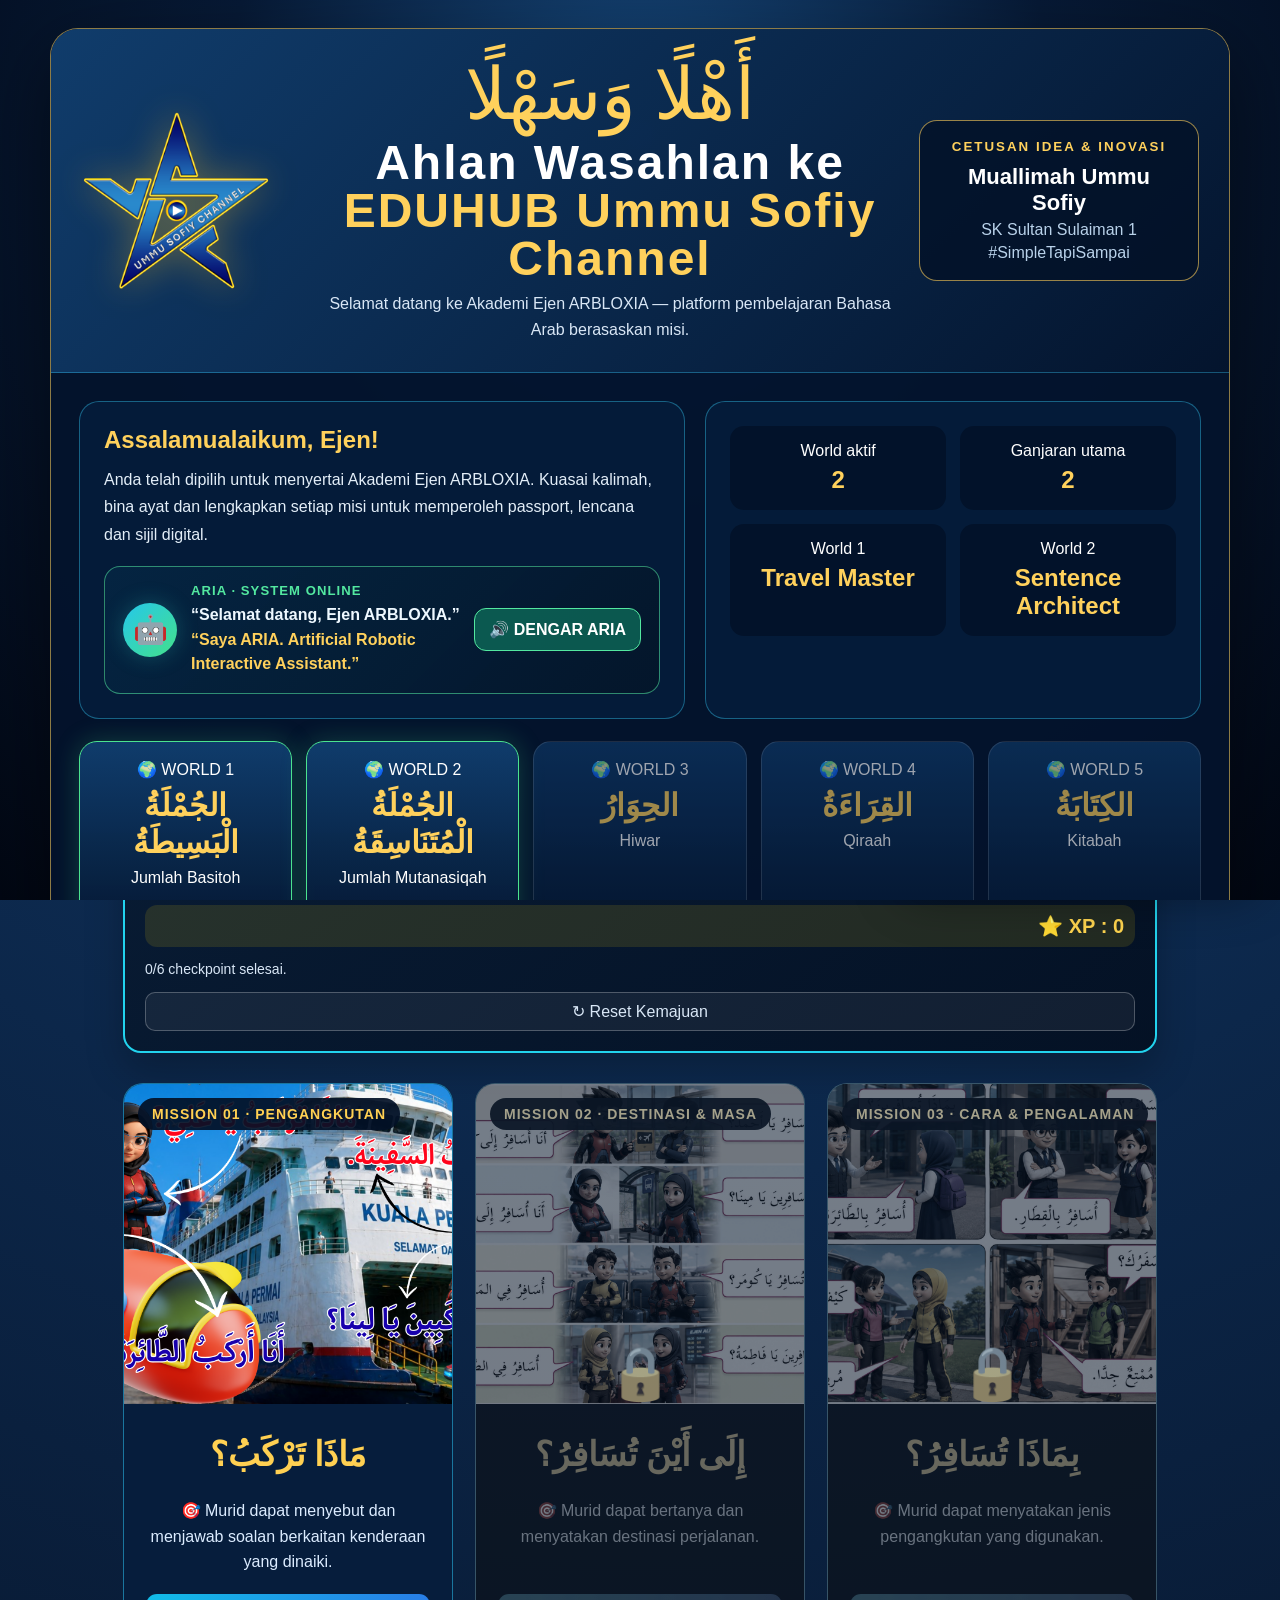
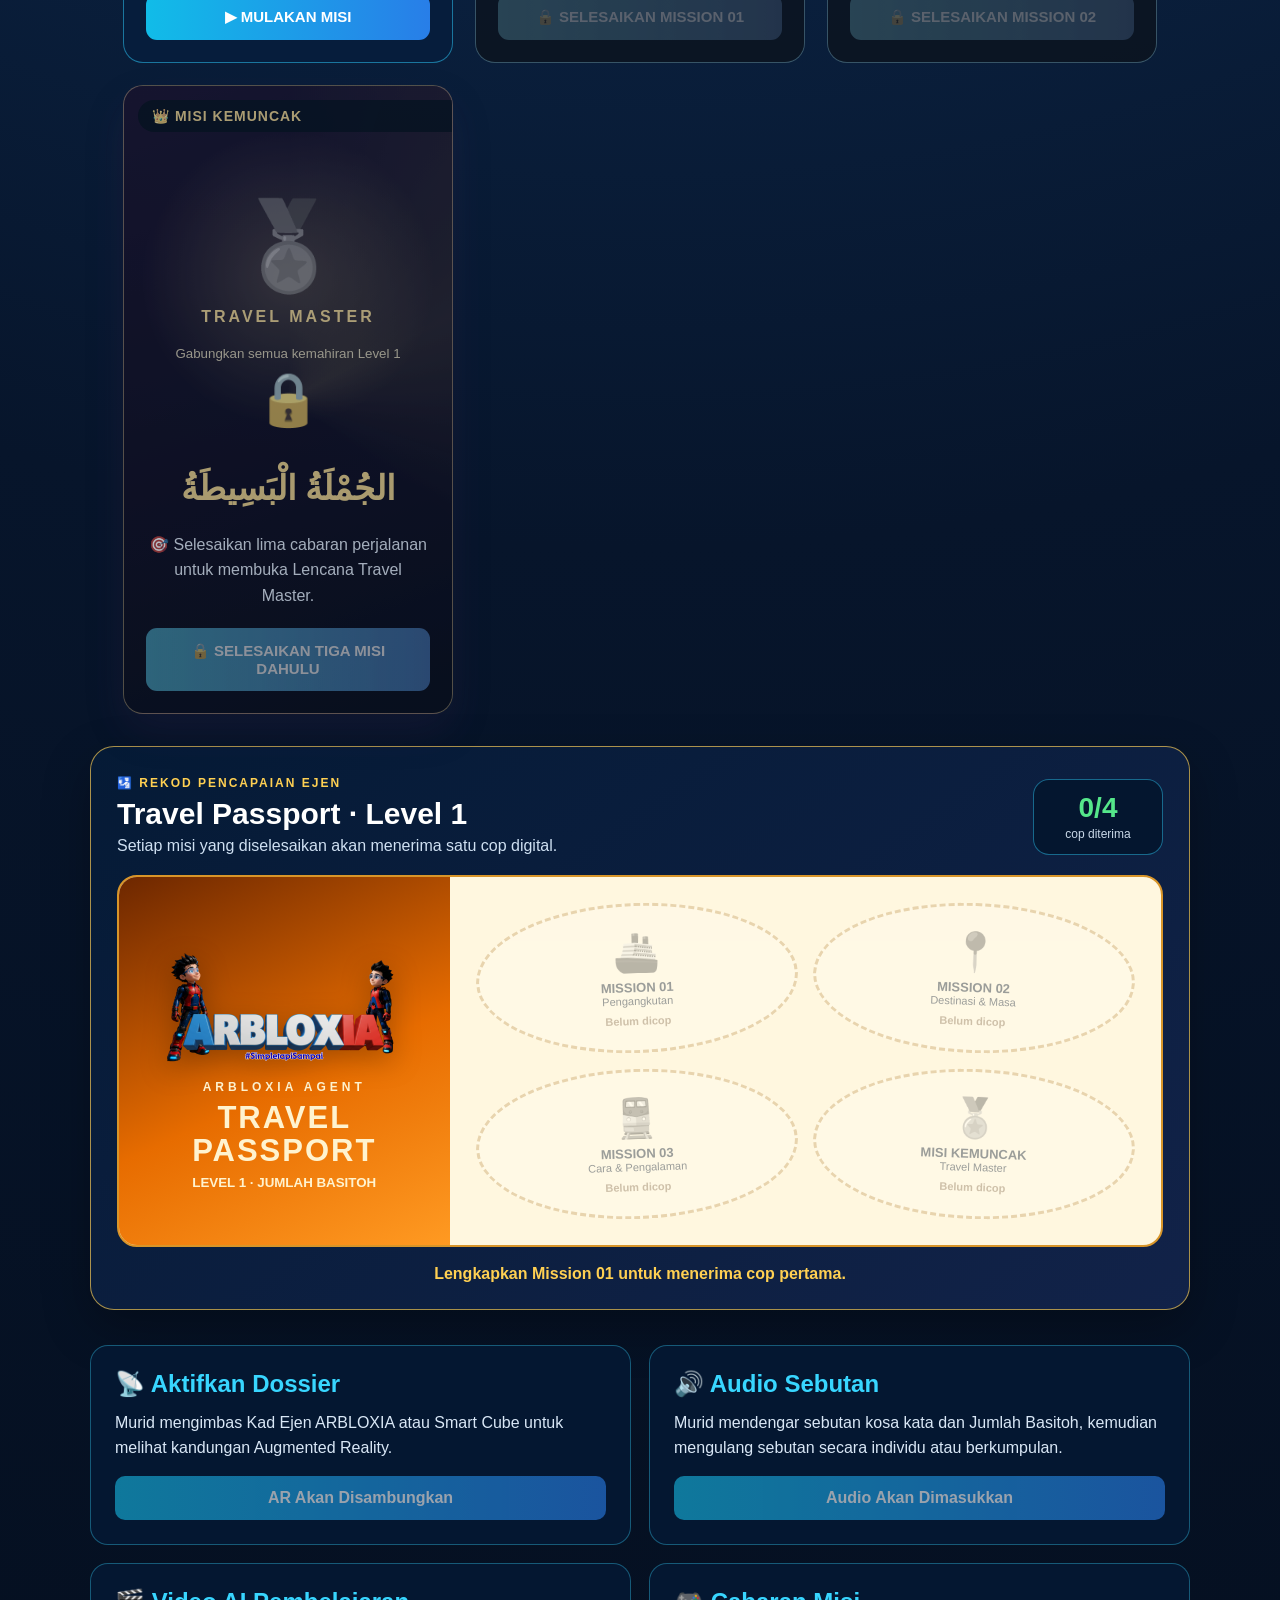
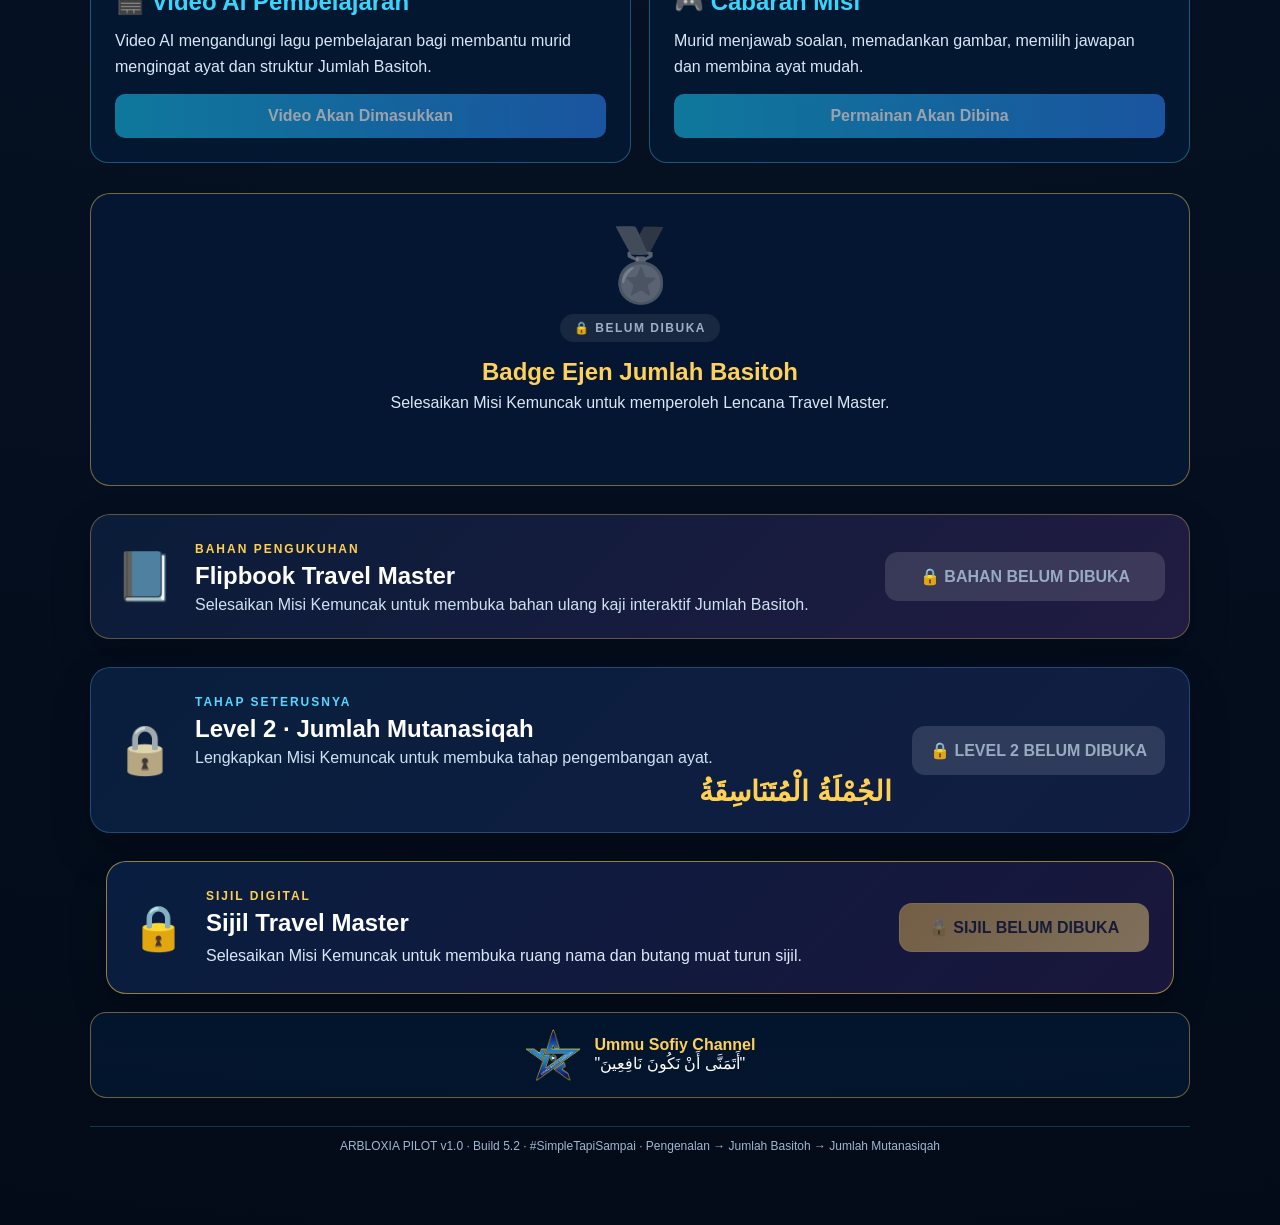
==== index.html @ 6ddf4ebf "ARBLOXIA Pilot v1.0 - Stable Build" ====
<!DOCTYPE html>
<html lang="ms">
<head>
  <meta charset="UTF-8">

  <meta
    name="viewport"
    content="width=device-width, initial-scale=1.0"
  >

  <title>Jumlah Basitoh | ARBLOXIA</title>

  <style>
    * {
      box-sizing: border-box;
      margin: 0;
      padding: 0;
    }

    body {
      min-height: 100vh;
      font-family: Arial, sans-serif;
      color: white;

      background:
        radial-gradient(
          circle at top,
          #173f73 0%,
          #07172e 48%,
          #020713 100%
        );
    }

    .container {
      width: min(1100px, 92%);
      margin: auto;
      padding: 25px 0 60px;
    }

    .top-bar {
      display: flex;
      justify-content: space-between;
      align-items: center;
      gap: 15px;
      margin-bottom: 22px;
    }

    .back-button {
      padding: 11px 18px;
      border: 1px solid #38d6ff;
      border-radius: 10px;
      color: white;
      text-decoration: none;
      background: rgba(56, 214, 255, 0.12);
    }

    .agent-card {
      padding: 11px 18px;
      border: 1px solid #ffd15c;
      border-radius: 10px;
      color: #ffd15c;
      font-weight: bold;
      background: rgba(255, 209, 92, 0.10);
    }

    .mission-header {
      padding: 30px 20px;
      text-align: center;
      border: 1px solid rgba(56, 214, 255, 0.55);
      border-radius: 22px;
      background: rgba(5, 24, 52, 0.88);
    }

    .mission-code {
      margin-bottom: 10px;
      color: #38d6ff;
      letter-spacing: 4px;
      font-size: 14px;
    }

    .mission-header h1 {
      font-size: clamp(28px, 6vw, 52px);
      margin-bottom: 10px;
    }

    .arabic-title {
      direction: rtl;
      font-family:
        "Traditional Arabic",
        "Noto Naskh Arabic",
        serif;

      font-size: clamp(42px, 8vw, 70px);
      color: #ffd15c;
      margin: 10px 0;
    }

    .topic-label {
      display: inline-block;
      padding: 8px 18px;
      margin-top: 8px;
      border-radius: 25px;
      color: #07172e;
      background: #ffd15c;
      font-weight: bold;
    }

    .mission-description {
      max-width: 700px;
      margin: 18px auto 0;
      color: #d9e7f6;
      line-height: 1.7;
    }

    .mission-flow {
      display: grid;
      grid-template-columns: repeat(5, 1fr);
      gap: 12px;
      margin: 25px 0;
    }

    .flow-item {
      padding: 15px 10px;
      text-align: center;
      border: 1px solid rgba(56, 214, 255, 0.35);
      border-radius: 14px;
      background: rgba(5, 24, 52, 0.85);
      color: #d9e7f6;
    }

    .flow-icon {
      display: block;
      font-size: 28px;
      margin-bottom: 8px;
    }

    .section-title {
      margin: 35px 0 18px;
      text-align: center;
      color: #38d6ff;
      font-size: 28px;
    }

    .textbook-grid {
      display: grid;
      grid-template-columns: repeat(3, 1fr);
      gap: 20px;
    }

    .textbook-card {
      overflow: hidden;
      border: 1px solid rgba(56, 214, 255, 0.35);
      border-radius: 18px;
      background: rgba(5, 24, 52, 0.9);
    }

    .textbook-card img {
      display: block;
      width: 100%;
      height: 300px;
      object-fit: cover;
      object-position: top;
    }

    .textbook-content {
      padding: 20px;
    }

    .textbook-content h3 {
      color: #ffd15c;
      margin-bottom: 12px;
    }

    .arabic-example {
      direction: rtl;
      text-align: center;
      font-family:
        "Traditional Arabic",
        "Noto Naskh Arabic",
        serif;

      font-size: 29px;
      line-height: 1.8;
      color: white;
      margin: 12px 0;
    }

    .meaning {
      text-align: center;
      color: #d9e7f6;
      line-height: 1.6;
    }

    .open-button {
      display: block;
      width: 100%;
      margin-top: 15px;
      padding: 12px;
      border: none;
      border-radius: 10px;
      color: white;
      background: linear-gradient(
        90deg,
        #16b9e3,
        #297de8
      );
      font-size: 15px;
      font-weight: bold;
      cursor: pointer;
    }

    .open-button:hover {
      transform: translateY(-2px);
    }

    .learning-panel {
      display: none;
      margin-top: 20px;
      padding: 25px;
      border: 1px solid rgba(255, 209, 92, 0.45);
      border-radius: 18px;
      background: rgba(5, 24, 52, 0.95);
    }

    .learning-panel.active {
      display: block;
    }

    .learning-panel h2 {
      text-align: center;
      color: #ffd15c;
      margin-bottom: 18px;
    }

    .learning-sentence {
      direction: rtl;
      text-align: center;
      font-family:
        "Traditional Arabic",
        "Noto Naskh Arabic",
        serif;

      font-size: 38px;
      color: white;
      line-height: 1.8;
    }

    .panel-note {
      text-align: center;
      color: #d9e7f6;
      margin-top: 12px;
    }

    .component-grid {
      display: grid;
      grid-template-columns: repeat(2, 1fr);
      gap: 18px;
      margin-top: 35px;
    }

    .component-card {
      padding: 24px;
      border: 1px solid rgba(56, 214, 255, 0.35);
      border-radius: 18px;
      background: rgba(5, 24, 52, 0.88);
    }

    .component-card h2 {
      margin-bottom: 12px;
      color: #38d6ff;
    }

    .component-card p {
      color: #d9e7f6;
      line-height: 1.6;
      margin-bottom: 15px;
    }

    .component-button {
      width: 100%;
      padding: 13px;
      border: none;
      border-radius: 10px;
      color: white;
      background: linear-gradient(
        90deg,
        #16b9e3,
        #297de8
      );
      font-weight: bold;
      cursor: pointer;
    }

    .component-button:disabled {
      cursor: not-allowed;
      opacity: 0.6;
    }

    .badge-section {
      margin-top: 30px;
      padding: 30px;
      text-align: center;
      border: 1px solid rgba(255, 209, 92, 0.45);
      border-radius: 20px;
      background: rgba(5, 24, 52, 0.9);
    }

    .badge-icon {
      font-size: 70px;
      opacity: 0.45;
      filter: grayscale(1);
    }

    .badge-section h2 {
      margin: 12px 0 8px;
      color: #ffd15c;
    }

    .badge-section p {
      color: #d9e7f6;
    }

    @media (max-width: 900px) {
      .mission-flow {
        grid-template-columns: repeat(2, 1fr);
      }

      .textbook-grid {
        grid-template-columns: 1fr;
      }

      .textbook-card img {
        height: auto;
      }

      .component-grid {
        grid-template-columns: 1fr;
      }
    }

    @media (max-width: 550px) {
      .top-bar {
        flex-direction: column;
        align-items: stretch;
      }

      .back-button,
      .agent-card {
        text-align: center;
      }

      .mission-flow {
        grid-template-columns: 1fr;
      }
    }


/* ===== ARBLOXIA HQ v5.1 ===== */
.hq-screen{position:fixed;inset:0;z-index:99999;overflow:auto;background:radial-gradient(circle at 50% 15%,#174c82 0,#071a36 42%,#020713 100%);padding:28px 18px;color:#fff}
.hq-screen[hidden]{display:none!important}
.hq-shell{width:min(1180px,96%);margin:auto;border:1px solid rgba(255,209,92,.55);border-radius:28px;background:rgba(4,20,45,.94);box-shadow:0 25px 80px rgba(0,0,0,.5);overflow:hidden}
.hq-hero{display:grid;grid-template-columns:220px 1fr 280px;gap:24px;align-items:center;padding:30px;background:linear-gradient(135deg,rgba(17,63,112,.94),rgba(4,20,45,.96));border-bottom:1px solid rgba(56,214,255,.3)}
.hq-channel-logo{width:190px;max-height:190px;object-fit:contain;filter:drop-shadow(0 0 18px rgba(255,196,34,.35))}
.hq-welcome{text-align:center}.hq-welcome .arabic{font-family:"Traditional Arabic","Noto Naskh Arabic",serif;font-size:clamp(42px,6vw,72px);line-height:1;color:#ffd15c}.hq-welcome h1{font-size:clamp(28px,4vw,48px);margin:8px 0;color:#fff}.hq-welcome h1 span{color:#ffd15c}.hq-welcome p{color:#d9e7f6;line-height:1.6}
.hq-owner{border:1px solid rgba(255,209,92,.6);border-radius:18px;padding:18px;background:rgba(3,17,39,.78);text-align:center}.hq-owner small{display:block;color:#ffd15c;letter-spacing:2px;font-weight:800;margin-bottom:10px}.hq-owner strong{display:block;font-size:22px}.hq-owner span{display:block;color:#b9d2ea;margin-top:5px}
.hq-body{padding:28px}.hq-intro{display:grid;grid-template-columns:1.1fr .9fr;gap:20px}.hq-message,.hq-progress{border:1px solid rgba(56,214,255,.38);border-radius:20px;padding:24px;background:rgba(6,30,61,.82)}.hq-message h2{color:#ffd15c;margin-bottom:12px}.hq-message p{line-height:1.7;color:#e3eef8}.aria-home-card{margin-top:18px;padding:16px 18px;border:1px solid rgba(83,232,160,.55);border-radius:16px;background:linear-gradient(135deg,rgba(5,38,67,.9),rgba(4,22,42,.95));display:grid;grid-template-columns:auto 1fr auto;gap:14px;align-items:center}.aria-home-icon{width:54px;height:54px;border-radius:50%;display:grid;place-items:center;background:linear-gradient(135deg,#25c7eb,#44e18a);font-size:28px;box-shadow:0 0 22px rgba(50,214,202,.25)}.aria-home-copy strong{display:block;color:#53e8a0;letter-spacing:.08em;font-size:.82rem;margin-bottom:5px}.aria-home-copy p{margin:0;line-height:1.55;color:#eef8ff}.aria-home-copy .aria-name{color:#ffd15c;font-weight:900}.aria-home-audio{border:1px solid #53e8a0;background:rgba(13,107,89,.78);color:#fff;border-radius:12px;padding:11px 14px;font-weight:900;cursor:pointer;white-space:nowrap}.aria-home-audio:hover{filter:brightness(1.08)}@media(max-width:650px){.aria-home-card{grid-template-columns:auto 1fr}.aria-home-audio{grid-column:1/-1;width:100%}}.hq-progress-grid{display:grid;grid-template-columns:1fr 1fr;gap:14px}.hq-stat{padding:16px;border-radius:14px;background:rgba(2,15,34,.65);text-align:center}.hq-stat b{display:block;color:#ffd15c;font-size:24px;margin-top:6px}
.hq-worlds{display:grid;grid-template-columns:repeat(5,1fr);gap:14px;margin-top:22px}.hq-world{min-height:210px;padding:18px;border-radius:18px;border:1px solid rgba(255,255,255,.18);background:linear-gradient(180deg,rgba(16,62,111,.95),rgba(4,20,45,.98));text-align:center;display:flex;flex-direction:column;justify-content:space-between}.hq-world.active{border-color:#4be38f;box-shadow:0 0 26px rgba(75,227,143,.22)}.hq-world.locked{opacity:.62}.hq-world h3{color:#ffd15c;margin:8px 0}.hq-world .world-ar{font-family:"Traditional Arabic","Noto Naskh Arabic",serif;font-size:31px;direction:rtl}.hq-world .world-status{font-size:13px;color:#bcd3e8}.hq-start{display:block;width:min(460px,100%);margin:26px auto 4px;padding:16px 24px;border:0;border-radius:14px;background:linear-gradient(90deg,#16b9e3,#2d86ec);color:#fff;font-size:18px;font-weight:900;cursor:pointer;box-shadow:0 14px 35px rgba(22,185,227,.25)}.hq-start:hover{transform:translateY(-2px)}
.hq-footer{text-align:center;padding:18px;color:#9db7d0;border-top:1px solid rgba(56,214,255,.2)}.owner-brand-strip{margin:18px 0 0;padding:14px;border:1px solid rgba(255,209,92,.4);border-radius:16px;display:flex;gap:14px;align-items:center;justify-content:center;background:rgba(5,24,52,.75)}.owner-brand-strip img{width:56px;height:56px;object-fit:contain}.owner-brand-strip strong{color:#ffd15c}
@media(max-width:900px){.hq-hero{grid-template-columns:1fr;text-align:center}.hq-channel-logo{margin:auto}.hq-owner{max-width:420px;margin:auto;width:100%}.hq-intro{grid-template-columns:1fr}.hq-worlds{grid-template-columns:repeat(2,1fr)}}
@media(max-width:560px){.hq-screen{padding:8px}.hq-shell{width:100%;border-radius:18px}.hq-hero,.hq-body{padding:18px}.hq-worlds{grid-template-columns:1fr}.hq-progress-grid{grid-template-columns:1fr 1fr}.hq-channel-logo{width:130px}}


.award-navigation-actions{display:flex;flex-wrap:wrap;gap:12px;justify-content:center;margin-top:14px}

.hq-agent-session{max-width:760px;margin:22px auto 12px;display:flex;gap:14px;align-items:center;justify-content:space-between;padding:14px 16px;border:1px solid rgba(57,229,140,.55);border-radius:16px;background:rgba(3,24,44,.72)}
.hq-agent-session>div{display:flex;flex-direction:column;text-align:left;gap:3px}.hq-agent-session span{font-size:.76rem;letter-spacing:.12em;color:#53e8a0;font-weight:900}.hq-agent-session strong{font-size:1.05rem;color:#fff}.hq-new-agent{border:1px solid #53e8a0;background:linear-gradient(90deg,#0d6b59,#16966f);color:#fff;border-radius:12px;padding:12px 16px;font-weight:900;cursor:pointer}.hq-new-agent:hover{filter:brightness(1.08)}
@media(max-width:680px){.hq-agent-session{flex-direction:column;align-items:stretch}.hq-agent-session>div{text-align:center}.hq-new-agent{width:100%}}
.award-navigation-actions .return-home-button{border:1px solid #39e58c;background:linear-gradient(90deg,#0d6b59,#16966f);color:#fff;border-radius:14px;padding:14px 20px;font-weight:900;cursor:pointer}
@media(max-width:600px){.award-navigation-actions{flex-direction:column}.award-navigation-actions button{width:100%}}
</style>
<link rel="stylesheet" href="style.css">
</head>
<body>

  <!-- HQ UTAMA ARBLOXIA -->
  <section id="arbloxiaHQ" class="hq-screen" aria-labelledby="hqTitle">
    <div class="hq-shell">
      <div class="hq-hero">
        <img src="IMAGES/logo-ummu-sofiy-channel.png" alt="Logo Muallimah Ummu Sofiy Channel" class="hq-channel-logo">
        <div class="hq-welcome">
          <div class="arabic" lang="ar" dir="rtl">أَهْلًا وَسَهْلًا</div>
          <h1 id="hqTitle">Ahlan Wasahlan ke <span>EDUHUB Ummu Sofiy Channel</span></h1>
          <p>Selamat datang ke Akademi Ejen ARBLOXIA — platform pembelajaran Bahasa Arab berasaskan misi.</p>
        </div>
        <div class="hq-owner">
          <small>CETUSAN IDEA & INOVASI</small>
          <strong>Muallimah Ummu Sofiy</strong>
          <span>SK Sultan Sulaiman 1</span>
          <span>#SimpleTapiSampai</span>
        </div>
      </div>
      <div class="hq-body">
        <div class="hq-intro">
          <div class="hq-message">
            <h2>Assalamualaikum, Ejen!</h2>
            <p>Anda telah dipilih untuk menyertai Akademi Ejen ARBLOXIA. Kuasai kalimah, bina ayat dan lengkapkan setiap misi untuk memperoleh passport, lencana dan sijil digital.</p>
            <div class="aria-home-card" aria-label="Pengenalan ARIA">
              <div class="aria-home-icon" aria-hidden="true">🤖</div>
              <div class="aria-home-copy">
                <strong>ARIA · SYSTEM ONLINE</strong>
                <p><b>“Selamat datang, Ejen ARBLOXIA.”</b><br><span class="aria-name">“Saya ARIA. Artificial Robotic Interactive Assistant.”</span></p>
              </div>
              <button type="button" id="playAriaIntro" class="aria-home-audio">🔊 DENGAR ARIA</button>
              <audio id="ariaIntroAudio" preload="auto" src="AUDIO/ARIA/aria_online.mp3"></audio>
            </div>
          </div>
          <div class="hq-progress">
            <div class="hq-progress-grid">
              <div class="hq-stat">World aktif<b>2</b></div>
              <div class="hq-stat">Ganjaran utama<b>2</b></div>
              <div class="hq-stat">World 1<b>Travel Master</b></div>
              <div class="hq-stat">World 2<b>Sentence Architect</b></div>
            </div>
          </div>
        </div>
        <div class="hq-worlds">
          <article class="hq-world active"><div><div>🌍 WORLD 1</div><h3 class="world-ar">الجُمْلَةُ الْبَسِيطَةُ</h3><p>Jumlah Basitoh</p></div><div class="world-status">🏅 Travel Master</div></article>
          <article class="hq-world active"><div><div>🌍 WORLD 2</div><h3 class="world-ar">الجُمْلَةُ الْمُتَنَاسِقَةُ</h3><p>Jumlah Mutanasiqah</p></div><div class="world-status">🧠 Sentence Architect</div></article>
          <article class="hq-world locked"><div><div>🌍 WORLD 3</div><h3 class="world-ar">الحِوَارُ</h3><p>Hiwar</p></div><div class="world-status">🔒 Akan datang</div></article>
          <article class="hq-world locked"><div><div>🌍 WORLD 4</div><h3 class="world-ar">القِرَاءَةُ</h3><p>Qiraah</p></div><div class="world-status">🔒 Akan datang</div></article>
          <article class="hq-world locked"><div><div>🌍 WORLD 5</div><h3 class="world-ar">الكِتَابَةُ</h3><p>Kitabah</p></div><div class="world-status">🔒 Akan datang</div></article>
        </div>
        <div class="hq-agent-session" aria-live="polite">
          <div><span>👤 EJEN SEMASA</span><strong id="hqAgentName">Belum ditetapkan</strong></div>
          <button type="button" id="newAgentButton" class="hq-new-agent">🔄 TUKAR EJEN / PESERTA BAHARU</button>
        </div>
        <button type="button" id="enterArbloxiaButton" class="hq-start">🚀 MULAKAN PENGEMBARAAN</button>
      </div>
      <div class="hq-footer">© 2026 ARBLOXIA · Dibangunkan oleh Muallimah Ummu Sofiy Channel</div>
    </div>
  </section>


  <!-- STAGE 0: PENGENALAN KALIMAH -->
  <section id="kalimahIntro" class="kalimah-intro" aria-labelledby="kalimahIntroTitle">
    <div class="kalimah-intro-card">
      <img src="IMAGES/logo-arbloxia.png" alt="Logo ARBLOXIA – Simple Tapi Sampai" class="kalimah-logo">

      <p class="kalimah-stage-label">🌱 PERINGKAT 0 · PENGENALAN KALIMAH</p>
      <h1 id="kalimahIntroTitle">Bersedia Sebelum Memulakan Misi</h1>
      <p class="kalimah-intro-text">
        Tonton video pembelajaran kalimah terlebih dahulu. Bahagian ini ialah ulang kaji ringkas sebelum memasuki Level 1: Jumlah Basitoh.
      </p>

      <div class="kalimah-video-wrap">
        <iframe
          src="https://www.youtube.com/embed/5gpy6MTlbm0?rel=0"
          title="Video pembelajaran Kalimah ARBLOXIA"
          allow="accelerometer; autoplay; clipboard-write; encrypted-media; gyroscope; picture-in-picture; web-share"
          referrerpolicy="strict-origin-when-cross-origin"
          allowfullscreen>
        </iframe>
      </div>

      <button type="button" id="kalimahReadyButton" class="kalimah-ready-button">
        🚀 SAYA SUDAH BERSEDIA
      </button>
    </div>
  </section>

  <main class="container">

    <div class="top-bar">
      <a href="mission-map.html" class="back-button">
        ← Kembali ke Peta Misi
      </a>

      <div class="top-actions">
        <button type="button" id="reopenKalimahButton" class="intro-replay-button">
          🌱 Ulang Video Kalimah
        </button>
        <div class="agent-card">
          🎴 Kad Ejen ARBLOXIA
        </div>
      </div>
    </div>

    <section class="mission-header">

      <p class="mission-code">
        MISI UTAMA ARBLOXIA
      </p>

      <h1>MISSION DOSSIER</h1>

      <div class="arabic-title">
        رِحْلَةً سَعِيدَةً
      </div>

      <div class="topic-label">
        JUMLAH BASITOH
      </div>

      <p class="mission-description">
        Murid akan menguasai ayat mudah berkaitan perjalanan
        melalui Kad Ejen ARBLOXIA, audio sebutan,
        Video AI Pembelajaran dan Cabaran Misi.
      </p>

    </section>

    <section class="arbloxia-analytics" aria-label="Statistik ARBLOXIA">
      <div class="analytics-item">
        <span class="analytics-icon">👥</span>
        <div>
          <small>Pengunjung direkodkan</small>
          <strong id="visitorCount">Memuatkan…</strong>
        </div>
      </div>
      <div class="analytics-item">
        <span class="analytics-icon">🎮</span>
        <div>
          <small>Level semasa</small>
          <strong>Level 1 · Jumlah Basitoh</strong>
        </div>
      </div>
      <div class="analytics-item">
        <span class="analytics-icon">🏅</span>
        <div>
          <small>Ganjaran kemuncak</small>
          <strong>Travel Master</strong>
        </div>
      </div>
    </section>

    <section class="mission-flow">

      <div class="flow-item">
        <span class="flow-icon">📡</span>
        Aktifkan Dossier
      </div>

      <div class="flow-item">
        <span class="flow-icon">🔊</span>
        Audio Sebutan
      </div>

      <div class="flow-item">
        <span class="flow-icon">🎬</span>
        Video AI Pembelajaran
      </div>

      <div class="flow-item">
        <span class="flow-icon">🎮</span>
        Cabaran Misi
      </div>

      <div class="flow-item">
        <span class="flow-icon">🏅</span>
        Badge Ejen
      </div>

    </section>

    <h2 class="section-title">
      📖 Kandungan Jumlah Basitoh
    </h2>

    <section class="mission-grid">

  <!-- MISSION 01 -->
   <div class="mission-progress">

    <div class="progress-title">

        <span>🚀 Kemajuan Misi</span>

        <span id="progressPercent">
            0%
        </span>

    </div>

    <div class="progress-bar">

        <div
            id="progressFill"
            class="progress-fill">
        </div>

    </div>

    <div class="xp-box">
        ⭐ XP : <span id="xpValue">0</span>
    </div>

    <p id="progressStatus" class="progress-status">
      Mulakan Mission 01 untuk mengumpul XP.
    </p>

    <button type="button" id="resetProgressButton" class="reset-progress-button">
      ↻ Reset Kemajuan
    </button>

</div>
  <article class="mission-card" data-mission-card="mission01">

    <div class="mission-number">MISSION 01 · PENGANGKUTAN</div>

    <img
      src="IMAGES/halaman12.png"
      alt="Misi ماذا تركب"
      class="mission-image"
    >

    <div class="mission-content">

      <h3 class="mission-arabic">
        مَاذَا تَرْكَبُ؟
      </h3>

      <p class="mission-objective">
        🎯 Murid dapat menyebut dan menjawab soalan berkaitan
        kenderaan yang dinaiki.
      </p>

      <button
        type="button"
        class="start-mission-button"
        data-mission="mission01"
      >
        ▶ MULAKAN MISI
      </button>

    </div>
  </article>


  <!-- MISSION 02 -->
  <article class="mission-card locked" data-mission-card="mission02">

    <div class="mission-number">MISSION 02 · DESTINASI & MASA</div>

    <img
      src="IMAGES/halaman13.png"
      alt="Misi إلى أين تسافر"
      class="mission-image"
    >

    <div class="mission-content">

      <h3 class="mission-arabic">
        إِلَى أَيْنَ تُسَافِرُ؟
      </h3>

      <p class="mission-objective">
        🎯 Murid dapat bertanya dan menyatakan destinasi perjalanan.
      </p>

      <button
        type="button"
        class="start-mission-button"
        data-mission="mission02"
        disabled
        aria-disabled="true"
      >
        ▶ MULAKAN MISI
      </button>

    </div>
  </article>


  <!-- MISSION 03 -->
  <article class="mission-card locked" data-mission-card="mission03">

    <div class="mission-number">MISSION 03 · CARA & PENGALAMAN</div>

    <img
      src="IMAGES/halaman14.png"
      alt="Misi بماذا تسافر"
      class="mission-image"
    >

    <div class="mission-content">

      <h3 class="mission-arabic">
        بِمَاذَا تُسَافِرُ؟
      </h3>

      <p class="mission-objective">
        🎯 Murid dapat menyatakan jenis pengangkutan yang digunakan.
      </p>

      <button
        type="button"
        class="start-mission-button"
        data-mission="mission03"
        disabled
        aria-disabled="true"
      >
        🔒 SELESAIKAN MISSION 02
      </button>

    </div>
  </article>

  <!-- MISI KEMUNCAK -->
  <article class="mission-card summit-card locked" data-mission-card="summit">
    <div class="mission-number">👑 MISI KEMUNCAK</div>
    <div class="summit-visual" aria-hidden="true">
      <span class="summit-medal">🏅</span>
      <strong>TRAVEL MASTER</strong>
      <small>Gabungkan semua kemahiran Level 1</small>
    </div>
    <div class="mission-content">
      <h3 class="mission-arabic">الجُمْلَةُ الْبَسِيطَةُ</h3>
      <p class="mission-objective">
        🎯 Selesaikan lima cabaran perjalanan untuk membuka Lencana Travel Master.
      </p>
      <button
        type="button"
        class="start-mission-button summit-start-button"
        data-mission="summitMission"
        disabled
        aria-disabled="true"
      >
        🔒 SELESAIKAN TIGA MISI DAHULU
      </button>
    </div>
  </article>

</section>


<!-- PANEL MISSION 01 -->
<section class="mission-panel" id="mission01">

  <button
    type="button"
    class="close-panel-button"
  >
    ✕ Tutup
  </button>

  <div class="mission-heading">
    <span>MISSION 01</span>
    <h2 lang="ar" dir="rtl">
      مَاذَا تَرْكَبُ؟
    </h2>
  </div>


  <div class="learning-flow">

    <!-- AKTIFKAN DOSSIER -->
    <div data-checkpoint="scan" class="learning-step">

      <span class="step-number">1</span>

      <h3>📡 Aktifkan Dossier</h3>

      <p>Imbas Kad Ejen ARBLOXIA.</p>

      <button
        type="button"
        class="action-button scan-agent-button"
      >
        Imbas Kad Ejen
      </button>

    </div>


    <!-- AUDIO SEBUTAN -->
    <div data-checkpoint="audio" class="learning-step audio-learning-step">

      <span class="step-number">2</span>

      <h3>🔊 Audio Sebutan</h3>

      <div
        class="arabic-dialogue"
        lang="ar"
        dir="rtl"
      >
        مَاذَا تَرْكَبُ؟
        <br>
        أَنَا أَرْكَبُ السَّفِينَةَ.
      </div>

      <button
        type="button"
        class="action-button play-audio"
        data-audio="AUDIO/GURU/mission01_sentence.m4a"
      >
        🔊 Dengar Sebutan
      </button>

      <p
        class="audio-status"
        aria-live="polite"
      >
        Tekan butang untuk mendengar sebutan.
      </p>

    </div>


    <!-- VIDEO AI -->
    <div data-checkpoint="video" class="learning-step video-learning-step">

      <span class="step-number">3</span>

      <h3>🎬 Video AI Pembelajaran</h3>

      <p>
        Tonton video AI yang mengandungi lagu pembelajaran
        Jumlah Basitoh.
      </p>

      <div class="video-container video-always-visible">

        <iframe
          class="learning-video"
          src="https://www.youtube.com/embed/NGZY3QvdGJs?rel=0"
          title="Video AI Pembelajaran Mission 01"
          allow="accelerometer; autoplay; clipboard-write; encrypted-media; gyroscope; picture-in-picture; web-share"
          referrerpolicy="strict-origin-when-cross-origin"
          allowfullscreen>
        </iframe>

      </div>

      <a
        href="https://youtu.be/NGZY3QvdGJs"
        target="_blank"
        rel="noopener noreferrer"
        class="action-button video-link-button"
      >
        ▶ Buka Video di YouTube
      </a>

    </div>

<!-- MAHARAH QIRAAH -->
<div data-checkpoint="qiraah" class="learning-step qiraah-step">

  <span class="step-number">4</span>

  <h3>📖 Maharah Qiraah</h3>

  <p>
    Susun perkataan supaya menjadi ayat yang betul.
  </p>

  <div class="word-bank" dir="rtl">

    <button
      type="button"
      class="word-card"
      data-word="السَّفِينَةَ"
    >
      السَّفِينَةَ
    </button>

    <button
      type="button"
      class="word-card"
      data-word="أَرْكَبُ"
    >
      أَرْكَبُ
    </button>

    <button
      type="button"
      class="word-card"
      data-word="أَنَا"
    >
      أَنَا
    </button>

  </div>

  <div class="qiraah-answer" dir="rtl">
    <span class="answer-placeholder">
      Klik perkataan mengikut susunan yang betul.
    </span>
  </div>

  <div class="qiraah-actions">

    <button
      type="button"
      class="action-button check-qiraah-button"
    >
      ✅ Semak Jawapan
    </button>

    <button
      type="button"
      class="action-button reset-qiraah-button"
    >
      🔄 Cuba Semula
    </button>

  </div>

  <p class="qiraah-feedback" aria-live="polite"></p>

</div>
<!-- MAHARAH KITABAH -->
<div data-checkpoint="kitabah" class="learning-step kitabah-step">

  <span class="step-number">5</span>

  <h3>✍️ Maharah Kitabah</h3>

  <p>
    Pilih perkataan yang betul untuk melengkapkan ayat.
  </p>

  <div
    class="kitabah-question"
    lang="ar"
    dir="rtl"
  >
    أَنَا
    <span class="kitabah-blank">______</span>
    السَّفِينَةَ.
  </div>

  <div class="kitabah-options" dir="rtl">

    <button
      type="button"
      class="kitabah-option"
      data-answer="correct"
      data-word="أَرْكَبُ"
    >
      أَرْكَبُ
    </button>

    <button
      type="button"
      class="kitabah-option"
      data-answer="wrong"
      data-word="أُسَافِرُ"
    >
      أُسَافِرُ
    </button>

    <button
      type="button"
      class="kitabah-option"
      data-answer="wrong"
      data-word="أَقْرَأُ"
    >
      أَقْرَأُ
    </button>

  </div>

  <p
    class="kitabah-feedback"
    aria-live="polite"
  ></p>

</div>

    <!-- CABARAN MISI -->
    <div data-checkpoint="challenge" class="learning-step">

      <span class="step-number">6</span>

      <h3>🎮 Cabaran Misi</h3>

      <p>Pilih jawapan yang betul:</p>

      <div
        class="arabic-question"
        lang="ar"
        dir="rtl"
      >
        مَاذَا تَرْكَبِينَ؟
      </div>

      <button
        type="button"
        class="answer-button"
        data-answer="wrong"
        lang="ar"
        dir="rtl"
      >
        أَنَا أَرْكَبُ الْحَافِلَةَ.
      </button>

      <button
        type="button"
        class="answer-button"
        data-answer="correct"
        lang="ar"
        dir="rtl"
      >
        أَنَا أَرْكَبُ الطَّائِرَةَ.
      </button>

      <button
        type="button"
        class="answer-button"
        data-answer="wrong"
        lang="ar"
        dir="rtl"
      >
        أَنَا أَرْكَبُ الدَّرَّاجَةَ.
      </button>

      <div
        class="mission-feedback"
        aria-live="polite"
      ></div>

    </div>

  </div>


  <!-- BADGE -->
  <div class="mission-badge locked" data-mission-badge="mission01">

    <div class="badge-symbol">🏅</div>

    <h3>Badge Ejen Pengangkutan</h3>

    <p>
      Jawab Cabaran Misi dengan betul untuk membuka badge.
    </p>

  </div>

</section>
<!-- PANEL MISSION 02 -->
<section class="mission-panel" id="mission02">

  <button type="button" class="close-panel-button">
    ✕ Tutup
  </button>

  <div class="panel-heading">
    <span>MISSION 02</span>
    <h2>إِلَى أَيْنَ تُسَافِرُ؟</h2>
  </div>

  <div class="learning-flow">

    <div class="learning-step">
      <span class="step-number">1</span>
      <h3>📡 Aktifkan Dossier</h3>
      <p>Imbas Kad Ejen ARBLOXIA.</p>

      <button type="button" class="action-button scan-button">
        Imbas Kad Ejen
      </button>

      <div class="scan-result">
        ✅ Dossier berjaya diaktifkan!
      </div>
    </div>


    <!-- AUDIO SEBUTAN MISSION 02 -->
    <div class="learning-step mission02-audio-section">

      <span class="step-number">2</span>
      <h3>🔊 Audio Sebutan — Dialog Perjalanan</h3>
      <p>Dengar dan ulang empat dialog yang berlainan.</p>

    <div class="mission02-audio-grid">

  <!-- DIALOG 1 -->
  <div class="audio-dialogue-card audio-learning-step">

    <h4>Dialog 1 — Destinasi Ali</h4>

    <div class="arabic-dialogue" lang="ar" dir="rtl">
      <p>إِلَى أَيْنَ تُسَافِرُ يَا عَلِي؟</p>
      <p>أَنَا أُسَافِرُ إِلَى كلنتن.</p>
    </div>

    <button
      type="button"
      class="action-button dialog-audio-button mission02-dialog-audio"
      data-dialog="1"
      data-audio="AUDIO/GURU/mission02_dialog01.m4a"
    >
      <span class="dialog-speaker">🔊</span>
      <span class="dialog-button-text">Mainkan Dialog 1</span>
    </button>

    <p class="dialog-status" data-dialog-status="1">
      Tekan butang untuk mendengar dialog.
    </p>

  </div>


  <!-- DIALOG 2 -->
  <div class="audio-dialogue-card audio-learning-step">

    <h4>Dialog 2 — Destinasi Lina</h4>

    <div class="arabic-dialogue" lang="ar" dir="rtl">
      <p>إِلَى أَيْنَ تُسَافِرِينَ يَا لِينَا؟</p>
      <p>أَنَا أُسَافِرُ إِلَى قدح.</p>
    </div>

    <button
      type="button"
      class="action-button dialog-audio-button mission02-dialog-audio"
      data-dialog="2"
      data-audio="AUDIO/GURU/mission02_dialog02.m4a"
    >
      <span class="dialog-speaker">🔊</span>
      <span class="dialog-button-text">Mainkan Dialog 2</span>
    </button>

    <p class="dialog-status" data-dialog-status="2">
      Tekan butang untuk mendengar dialog.
    </p>

  </div>


  <!-- DIALOG 3 -->
  <div class="audio-dialogue-card audio-learning-step">

    <h4>Dialog 3 — Masa Kumar</h4>

    <div class="arabic-dialogue" lang="ar" dir="rtl">
      <p>مَتَى تُسَافِرُ يَا كُومَر؟</p>
      <p>أُسَافِرُ فِي الْمَسَاءِ.</p>
    </div>

    <button
      type="button"
      class="action-button dialog-audio-button mission02-dialog-audio"
      data-dialog="3"
      data-audio="AUDIO/GURU/mission02_dialog03.m4a"
    >
      <span class="dialog-speaker">🔊</span>
      <span class="dialog-button-text">Mainkan Dialog 3</span>
    </button>

    <p class="dialog-status" data-dialog-status="3">
      Tekan butang untuk mendengar dialog.
    </p>

  </div>


  <!-- DIALOG 4 -->
  <div class="audio-dialogue-card audio-learning-step">

    <h4>Dialog 4 — Masa Fatimah</h4>

    <div class="arabic-dialogue" lang="ar" dir="rtl">
      <p>مَتَى تُسَافِرِينَ يَا فَاطِمَةُ؟</p>
      <p>أُسَافِرُ فِي الصَّبَاحِ.</p>
    </div>

    <button
      type="button"
      class="action-button dialog-audio-button mission02-dialog-audio"
      data-dialog="4"
      data-audio="AUDIO/GURU/mission02_dialog04.m4a"
    >
      <span class="dialog-speaker">🔊</span>
      <span class="dialog-button-text">Mainkan Dialog 4</span>
    </button>

    <p class="dialog-status" data-dialog-status="4">
      Tekan butang untuk mendengar dialog.
    </p>

  </div>

</div>
<!-- TAMAT mission02-audio-grid -->
 <div
  id="mission02AudioComplete"
  class="mission02-audio-complete"
  hidden
>
  <div class="audio-complete-icon">🎉</div>

  <h3>Checkpoint Audio Selesai!</h3>

  <p>
    Tahniah! Anda telah mendengar kesemua empat dialog perjalanan.
  </p>

  <strong>⭐ +20 XP</strong>
</div>
<div class="learning-step video-learning-step">

  <span class="step-number">3</span>

  <h3>🎬 Video AI Pembelajaran</h3>

  <p>
    Tonton video AI yang mengandungi lagu pembelajaran
    Jumlah Basitoh.
  </p>

  <div class="video-container video-always-visible">

    <iframe
      class="learning-video"
      src="https://www.youtube.com/embed/dKrpFJVtHkk?rel=0"
      title="Video AI Pembelajaran ARBLOXIA"
      allow="accelerometer; autoplay; clipboard-write; encrypted-media; gyroscope; picture-in-picture; web-share"
      referrerpolicy="strict-origin-when-cross-origin"
      allowfullscreen>
    </iframe>

  </div>

  <a
    href="https://youtu.be/dKrpFJVtHkk"
    target="_blank"
    rel="noopener noreferrer"
    class="action-button video-link-button"
  >
    ▶ Buka Video di YouTube
  </a>

</div>
    <div class="learning-step">
      <span class="step-number">6</span>
      <h3>🎮 Cabaran Misi</h3>

      <div class="arabic-question">
        بِمَاذَا تُسَافِرُ؟
      </div>

      <button
        type="button"
        class="answer-button"
        data-answer="wrong"
      >
        .أُسَافِرُ إِلَى كلنتن
      </button>

      <button
        type="button"
        class="answer-button"
        data-answer="correct"
      >
        .أُسَافِرُ بِالطَّائِرَةِ
      </button>

      <div class="mission-feedback"></div>
    </div>

  </div>

  <div class="mission-badge">
    <div class="badge-symbol">🏅</div>
    <h3>Badge Ejen Perjalanan</h3>
    <p>Selesaikan Cabaran Misi untuk membuka badge.</p>
  </div>

</section>

<!-- PANEL MISSION 03 -->
<section class="mission-panel mission03-panel" id="mission03">

  <button type="button" class="close-panel-button">✕ Tutup</button>

  <div class="mission03-hero">
    <span class="mission03-kicker">MISSION 03</span>
    <div class="mission03-terminal-icon" aria-hidden="true">🚉</div>
    <h2>Terminal Perjalanan</h2>
    <p class="mission03-arabic-title" lang="ar" dir="rtl">بِمَاذَا تُسَافِرُ؟</p>
    <p>Semua tiket perjalanan telah bercampur. Sahkan empat checkpoint untuk mendapatkan Travel Passport.</p>
    <button type="button" id="mission03Start" class="mission03-primary-button">🎫 AMBIL TIKET</button>
  </div>

  <div id="mission03Game" class="mission03-game" hidden>
    <div class="mission03-route" aria-label="Kemajuan Mission 03">
      <span class="route-stop active" data-route-stop="1">🚆</span>
      <span class="route-line"></span>
      <span class="route-stop" data-route-stop="2">✈️</span>
      <span class="route-line"></span>
      <span class="route-stop" data-route-stop="3">😊</span>
      <span class="route-line"></span>
      <span class="route-stop" data-route-stop="4">😌</span>
      <span class="route-line"></span>
      <span class="route-stop" data-route-stop="5">🛂</span>
    </div>

    <div class="mission03-statusbar">
      <span>🎟️ Tiket disahkan: <strong id="mission03Count">0/4</strong></span>
      <span>⭐ XP Misi: <strong id="mission03Xp">0</strong></span>
    </div>

    <article class="mission03-checkpoint active" data-checkpoint="1">
      <div class="ticket-label">TIKET 01 · KERETA API</div>
      <h3 lang="ar" dir="rtl">بِمَاذَا تُسَافِرُ؟</h3>
      <p>Pilih pengangkutan yang sepadan dengan jawapan.</p>
      <div class="mission03-options">
        <button type="button" class="mission03-option" data-correct="true" data-icon="🚆"><span>🚆</span><small>Kereta api</small></button>
        <button type="button" class="mission03-option" data-correct="false" data-icon="✈️"><span>✈️</span><small>Kapal terbang</small></button>
        <button type="button" class="mission03-option" data-correct="false" data-icon="🚌"><span>🚌</span><small>Bas</small></button>
        <button type="button" class="mission03-option" data-correct="false" data-icon="🚲"><span>🚲</span><small>Basikal</small></button>
      </div>
      <div class="mission03-feedback" aria-live="polite"></div>
      <div class="mission03-reward" hidden>
        <p class="reward-stamp">✅ TIKET DISAHKAN</p>
        <p class="reward-arabic" lang="ar" dir="rtl">أُسَافِرُ بِالقِطَارِ.</p>
        <button type="button" class="mission03-audio-button" data-audio="AUDIO/GURU/mission03_dialog01.m4a">🔊 Dengar Jawapan Guru</button>
        <button type="button" class="mission03-next-button">Checkpoint Seterusnya →</button>
      </div>
    </article>

    <article class="mission03-checkpoint" data-checkpoint="2" hidden>
      <div class="ticket-label">TIKET 02 · KAPAL TERBANG</div>
      <h3 lang="ar" dir="rtl">بِمَاذَا تُسَافِرِينَ؟</h3>
      <p>Pilih pengangkutan yang sepadan dengan jawapan.</p>
      <div class="mission03-options">
        <button type="button" class="mission03-option" data-correct="false"><span>🚆</span><small>Kereta api</small></button>
        <button type="button" class="mission03-option" data-correct="true"><span>✈️</span><small>Kapal terbang</small></button>
        <button type="button" class="mission03-option" data-correct="false"><span>🚢</span><small>Kapal</small></button>
        <button type="button" class="mission03-option" data-correct="false"><span>🚕</span><small>Teksi</small></button>
      </div>
      <div class="mission03-feedback" aria-live="polite"></div>
      <div class="mission03-reward" hidden>
        <p class="reward-stamp">✅ TIKET DISAHKAN</p>
        <p class="reward-arabic" lang="ar" dir="rtl">أُسَافِرُ بِالطَّائِرَةِ.</p>
        <button type="button" class="mission03-audio-button" data-audio="AUDIO/GURU/mission03_dialog02.m4a">🔊 Dengar Jawapan Guru</button>
        <button type="button" class="mission03-next-button">Checkpoint Seterusnya →</button>
      </div>
    </article>

    <article class="mission03-checkpoint" data-checkpoint="3" hidden>
      <div class="ticket-label">CHECKPOINT 03 · PENGALAMAN</div>
      <h3 lang="ar" dir="rtl">كَيْفَ سَفَرُكَ؟</h3>
      <p>Pilih ekspresi yang menunjukkan perjalanan menyeronokkan.</p>
      <div class="mission03-options emoji-options">
        <button type="button" class="mission03-option" data-correct="true"><span>😊</span><small>Menyeronokkan</small></button>
        <button type="button" class="mission03-option" data-correct="false"><span>😴</span><small>Mengantuk</small></button>
        <button type="button" class="mission03-option" data-correct="false"><span>😫</span><small>Penat</small></button>
        <button type="button" class="mission03-option" data-correct="false"><span>🤒</span><small>Tidak sihat</small></button>
      </div>
      <div class="mission03-feedback" aria-live="polite"></div>
      <div class="mission03-reward" hidden>
        <p class="reward-stamp">✅ COP PENGALAMAN DITERIMA</p>
        <p class="reward-arabic" lang="ar" dir="rtl">مُمْتِعٌ جِدًّا.</p>
        <button type="button" class="mission03-audio-button" data-audio="AUDIO/GURU/mission03_dialog03.m4a">🔊 Dengar Jawapan Guru</button>
        <button type="button" class="mission03-next-button">Checkpoint Seterusnya →</button>
      </div>
    </article>

    <article class="mission03-checkpoint" data-checkpoint="4" hidden>
      <div class="ticket-label">CHECKPOINT 04 · KESELESAAN</div>
      <h3 lang="ar" dir="rtl">كَيْفَ سَفَرُكِ؟</h3>
      <p>Pilih ekspresi yang menunjukkan perjalanan selesa.</p>
      <div class="mission03-options emoji-options">
        <button type="button" class="mission03-option" data-correct="false"><span>😫</span><small>Penat</small></button>
        <button type="button" class="mission03-option" data-correct="true"><span>😌</span><small>Selesa</small></button>
        <button type="button" class="mission03-option" data-correct="false"><span>😠</span><small>Marah</small></button>
        <button type="button" class="mission03-option" data-correct="false"><span>😨</span><small>Takut</small></button>
      </div>
      <div class="mission03-feedback" aria-live="polite"></div>
      <div class="mission03-reward" hidden>
        <p class="reward-stamp">✅ COP KESELESAAN DITERIMA</p>
        <p class="reward-arabic" lang="ar" dir="rtl">مُرِيحٌ جِدًّا.</p>
        <button type="button" class="mission03-audio-button" data-audio="AUDIO/GURU/mission03_dialog04.m4a">🔊 Dengar Jawapan Guru</button>
        <button type="button" class="mission03-next-button">Buka Travel Passport →</button>
      </div>
    </article>

    <article class="mission03-passport" data-checkpoint="5" hidden>
      <div class="passport-cover">
        <span class="passport-emblem">🛂</span>
        <p>ARBLOXIA</p>
        <h3>TRAVEL PASSPORT</h3>
      </div>
      <div class="passport-details">
        <p class="passport-status">MISSION 03 · DILULUSKAN</p>
        <h3>Tahniah, Ejen!</h3>
        <p>Semua tiket dan pengalaman perjalanan telah disahkan.</p>
        <div class="passport-stamps">
          <span>🚆<small>Train</small><b>✓</b></span>
          <span>✈️<small>Airplane</small><b>✓</b></span>
          <span>😊<small>Enjoyable</small><b>✓</b></span>
          <span>😌<small>Comfortable</small><b>✓</b></span>
        </div>
        <div class="mission03-complete-banner">🏆 MISSION COMPLETE · +20 XP</div>
        <button type="button" id="mission03Replay" class="mission03-replay-button">🔄 MAIN SEMULA MISSION 03</button>
      </div>
    </article>
  </div>
</section>

<!-- PANEL MISI KEMUNCAK -->
<section class="mission-panel summit-panel" id="summitMission">
  <button type="button" class="close-panel-button">✕ Tutup</button>

  <div class="summit-hero">
    <span class="summit-kicker">👑 MISI KEMUNCAK · LEVEL 1</span>
    <div class="summit-crown" aria-hidden="true">🏆</div>
    <h2>Operasi Perjalanan Gembira</h2>
    <p class="summit-arabic-title" lang="ar" dir="rtl">رِحْلَةٌ سَعِيدَةٌ</p>
    <p>Lengkapkan lima cabaran dan buktikan penguasaan Jumlah Basitoh.</p>
    <button type="button" id="summitBegin" class="summit-primary-button">🚀 MULAKAN MISI KEMUNCAK</button>
  </div>

  <div id="summitGame" class="summit-game" hidden>
    <div class="summit-progress-wrap">
      <div class="summit-progress-meta">
        <span>Cabaran: <strong id="summitCount">0/5</strong></span>
        <span>⭐ XP Misi: <strong id="summitXp">0</strong></span>
      </div>
      <div class="summit-progress-track"><span id="summitProgressFill"></span></div>
    </div>

    <article class="summit-challenge active" data-summit-step="1">
      <span class="summit-step-label">CABARAN 01 · KENDERAAN</span>
      <h3 lang="ar" dir="rtl">مَاذَا تَرْكَبُ؟</h3>
      <p>Pilih jawapan yang betul berdasarkan pembelajaran Mission 01.</p>
      <div class="summit-options">
        <button type="button" class="summit-option" data-correct="false">.أَنَا أَرْكَبُ الطَّائِرَةَ</button>
        <button type="button" class="summit-option" data-correct="true">.أَنَا أَرْكَبُ السَّفِينَةَ</button>
        <button type="button" class="summit-option" data-correct="false">.أَنَا أَرْكَبُ الدَّرَّاجَةَ</button>
      </div>
      <p class="summit-feedback" aria-live="polite"></p>
      <button type="button" class="summit-next-button" hidden>Cabaran Seterusnya →</button>
    </article>

    <article class="summit-challenge" data-summit-step="2" hidden>
      <span class="summit-step-label">CABARAN 02 · DESTINASI</span>
      <h3 lang="ar" dir="rtl">إِلَى أَيْنَ تُسَافِرُ يَا عَلِي؟</h3>
      <div class="summit-options">
        <button type="button" class="summit-option" data-correct="true">.أَنَا أُسَافِرُ إِلَى كلنتن</button>
        <button type="button" class="summit-option" data-correct="false">.أُسَافِرُ فِي الْمَسَاءِ</button>
        <button type="button" class="summit-option" data-correct="false">.مُمْتِعٌ جِدًّا</button>
      </div>
      <p class="summit-feedback" aria-live="polite"></p>
      <button type="button" class="summit-next-button" hidden>Cabaran Seterusnya →</button>
    </article>

    <article class="summit-challenge" data-summit-step="3" hidden>
      <span class="summit-step-label">CABARAN 03 · MASA</span>
      <h3 lang="ar" dir="rtl">مَتَى تُسَافِرُ يَا كُومَر؟</h3>
      <div class="summit-options">
        <button type="button" class="summit-option" data-correct="false">.أَنَا أُسَافِرُ إِلَى قَدَحْ</button>
        <button type="button" class="summit-option" data-correct="true">.أُسَافِرُ فِي الْمَسَاءِ</button>
        <button type="button" class="summit-option" data-correct="false">.أُسَافِرُ بِالطَّائِرَةِ</button>
      </div>
      <p class="summit-feedback" aria-live="polite"></p>
      <button type="button" class="summit-next-button" hidden>Cabaran Seterusnya →</button>
    </article>

    <article class="summit-challenge" data-summit-step="4" hidden>
      <span class="summit-step-label">CABARAN 04 · CARA PERJALANAN</span>
      <h3 lang="ar" dir="rtl">بِمَاذَا تُسَافِرُ؟</h3>
      <div class="summit-options">
        <button type="button" class="summit-option" data-correct="true">.أُسَافِرُ بِالْقِطَارِ</button>
        <button type="button" class="summit-option" data-correct="false">.أُسَافِرُ فِي الصَّبَاحِ</button>
        <button type="button" class="summit-option" data-correct="false">.أَنَا أَرْكَبُ السَّفِينَةَ</button>
      </div>
      <p class="summit-feedback" aria-live="polite"></p>
      <button type="button" class="summit-next-button" hidden>Cabaran Seterusnya →</button>
    </article>

    <article class="summit-challenge" data-summit-step="5" hidden>
      <span class="summit-step-label">CABARAN 05 · PENGALAMAN</span>
      <h3 lang="ar" dir="rtl">كَيْفَ سَفَرُكَ؟</h3>
      <div class="summit-options summit-emoji-options">
        <button type="button" class="summit-option" data-correct="true"><span>😊</span>.مُمْتِعٌ جِدًّا</button>
        <button type="button" class="summit-option" data-correct="false"><span>🌙</span>.فِي الْمَسَاءِ</button>
        <button type="button" class="summit-option" data-correct="false"><span>📍</span>.إِلَى كلنتن</button>
      </div>
      <p class="summit-feedback" aria-live="polite"></p>
      <button type="button" class="summit-next-button" hidden>Buka Lencana Travel Master →</button>
    </article>

    <article class="summit-award" data-summit-step="6" hidden>
      <div class="award-rays" aria-hidden="true"></div>
      <div class="travel-master-badge" aria-label="Lencana Travel Master">
        <span>✈️</span>
        <strong>TRAVEL<br>MASTER</strong>
        <small>ARBLOXIA AGENT</small>
      </div>
      <p class="summit-award-kicker">🏅 LENCANA DIBUKA</p>
      <h3>Tahniah, Ejen ARBLOXIA!</h3>
      <p>Anda telah menguasai <span lang="ar" dir="rtl">الجُمْلَةُ الْبَسِيطَةُ</span> dan menamatkan Level 1.</p>
      <div class="summit-complete-banner">🏆 MISI KEMUNCAK SELESAI · +50 XP</div>

      <div class="certificate-download-card">
        <label for="certificateName">Nama penerima sijil</label>
        <input
          type="text"
          id="certificateName"
          maxlength="60"
          placeholder="Taip nama murid"
          autocomplete="name"
        >
        <button type="button" id="downloadCertificate" class="certificate-download-button">
          📥 DOWNLOAD SIJIL TRAVEL MASTER
        </button>
        <p id="certificateStatus" class="certificate-status" aria-live="polite"></p>
      </div>

      <div class="award-navigation-actions">
        <button type="button" id="summitReplay" class="summit-replay-button">🔄 MAIN SEMULA MISI KEMUNCAK</button>
        <button type="button" class="return-home-button summit-replay-button">🏠 KEMBALI KE HOME</button>
      </div>
    </article>
  </div>
</section>

    <section class="learning-panel" id="panel14">

      <h2>Jumlah Basitoh 3</h2>

      <div class="learning-sentence">
        بِمَاذَا تُسَافِرُ؟
      </div>

      <div class="learning-sentence">
        أُسَافِرُ بِالطَّائِرَةِ.
      </div>

      <p class="panel-note">
        Murid menggantikan jenis kenderaan mengikut Kad Ejen.
      </p>

    </section>

    <section class="level1-passport-section" id="level1PassportSection" aria-labelledby="level1PassportTitle">
      <div class="level1-passport-heading">
        <div>
          <span class="level1-passport-kicker">🛂 REKOD PENCAPAIAN EJEN</span>
          <h2 id="level1PassportTitle">Travel Passport · Level 1</h2>
          <p>Setiap misi yang diselesaikan akan menerima satu cop digital.</p>
        </div>
        <div class="level1-passport-count"><strong id="level1PassportCount">0/4</strong><span>cop diterima</span></div>
      </div>

      <div class="level1-passport-book">
        <div class="level1-passport-cover">
          <img src="IMAGES/logo-arbloxia.png" alt="Logo ARBLOXIA">
          <span>ARBLOXIA AGENT</span>
          <strong>TRAVEL<br>PASSPORT</strong>
          <small>LEVEL 1 · JUMLAH BASITOH</small>
        </div>
        <div class="level1-passport-page">
          <div class="level1-stamp" data-passport-stamp="mission01">
            <span class="stamp-icon">🚢</span><b>MISSION 01</b><small>Pengangkutan</small><em>Belum dicop</em>
          </div>
          <div class="level1-stamp" data-passport-stamp="mission02">
            <span class="stamp-icon">📍</span><b>MISSION 02</b><small>Destinasi & Masa</small><em>Belum dicop</em>
          </div>
          <div class="level1-stamp" data-passport-stamp="mission03">
            <span class="stamp-icon">🚆</span><b>MISSION 03</b><small>Cara & Pengalaman</small><em>Belum dicop</em>
          </div>
          <div class="level1-stamp summit-stamp" data-passport-stamp="summit">
            <span class="stamp-icon">🏅</span><b>MISI KEMUNCAK</b><small>Travel Master</small><em>Belum dicop</em>
          </div>
        </div>
      </div>
      <p class="level1-passport-status" id="level1PassportStatus">Lengkapkan Mission 01 untuk menerima cop pertama.</p>
    </section>

    <div class="mission-complete-toast" id="missionCompleteToast" role="status" aria-live="polite" hidden>
      <div class="mission-complete-toast-icon" id="missionCompleteToastIcon">🎉</div>
      <div>
        <strong id="missionCompleteToastTitle">Misi Selesai!</strong>
        <p id="missionCompleteToastText">Travel Passport telah dikemas kini.</p>
      </div>
    </div>

    <section class="component-grid">

      <article class="component-card">

        <h2>📡 Aktifkan Dossier</h2>

        <p>
          Murid mengimbas Kad Ejen ARBLOXIA atau Smart Cube
          untuk melihat kandungan Augmented Reality.
        </p>

        <button class="component-button" disabled>
          AR Akan Disambungkan
        </button>

      </article>

      <article class="component-card">

        <h2>🔊 Audio Sebutan</h2>

        <p>
          Murid mendengar sebutan kosa kata dan Jumlah Basitoh,
          kemudian mengulang sebutan secara individu atau berkumpulan.
        </p>

        <button class="component-button" disabled>
          Audio Akan Dimasukkan
        </button>

      </article>

      <article class="component-card">

        <h2>🎬 Video AI Pembelajaran</h2>

        <p>
          Video AI mengandungi lagu pembelajaran bagi membantu
          murid mengingat ayat dan struktur Jumlah Basitoh.
        </p>

        <button class="component-button" disabled>
          Video Akan Dimasukkan
        </button>

      </article>

      <article class="component-card">

        <h2>🎮 Cabaran Misi</h2>

        <p>
          Murid menjawab soalan, memadankan gambar,
          memilih jawapan dan membina ayat mudah.
        </p>

        <button class="component-button" disabled>
          Permainan Akan Dibina
        </button>

      </article>

    </section>

    <section class="badge-section" id="travelMasterBadgeSection">

      <div class="badge-icon" id="travelMasterBadgeIcon">🏅</div>

      <span class="badge-status-label" id="travelMasterBadgeStatus">🔒 BELUM DIBUKA</span>
      <h2 id="travelMasterBadgeTitle">Badge Ejen Jumlah Basitoh</h2>

      <p id="travelMasterBadgeText">
        Selesaikan Misi Kemuncak untuk memperoleh Lencana Travel Master.
      </p>

      <div class="travel-master-stars" aria-hidden="true">✦ ✧ ✦</div>

    </section>

    <section class="travel-master-resource-card" id="travelMasterResourceCard" aria-labelledby="travelMasterResourceTitle">
      <div class="travel-master-resource-icon" id="travelMasterResourceIcon">📘</div>
      <div class="travel-master-resource-copy">
        <span class="travel-master-resource-kicker">BAHAN PENGUKUHAN</span>
        <h2 id="travelMasterResourceTitle">Flipbook Travel Master</h2>
        <p id="travelMasterResourceText">
          Selesaikan Misi Kemuncak untuk membuka bahan ulang kaji interaktif Jumlah Basitoh.
        </p>
      </div>
      <button type="button" id="travelMasterResourceButton" class="travel-master-resource-button" disabled>
        🔒 BAHAN BELUM DIBUKA
      </button>
    </section>

    <section class="level2-unlock-card" id="level2UnlockCard" aria-labelledby="level2UnlockTitle">
      <div class="level2-unlock-symbol" id="level2UnlockSymbol">🔒</div>
      <div class="level2-unlock-copy">
        <span class="level2-unlock-kicker">TAHAP SETERUSNYA</span>
        <h2 id="level2UnlockTitle">Level 2 · Jumlah Mutanasiqah</h2>
        <p id="level2UnlockText">Lengkapkan Misi Kemuncak untuk membuka tahap pengembangan ayat.</p>
        <p class="level2-arabic" lang="ar" dir="rtl">الجُمْلَةُ الْمُتَنَاسِقَةُ</p>
      </div>
      <button type="button" id="level2UnlockButton" class="level2-unlock-button" disabled>
        🔒 LEVEL 2 BELUM DIBUKA
      </button>
    </section>



    <section class="level2-content" id="level2Content" hidden aria-labelledby="level2Heading">
      <div class="level2-content-hero">
        <span class="level2-content-kicker">🔓 LEVEL 2 · PENGEMBANGAN AYAT</span>
        <h2 id="level2Heading">Jumlah Mutanasiqah</h2>
        <p class="level2-content-arabic" lang="ar" dir="rtl">الجُمْلَةُ الْمُتَنَاسِقَةُ</p>
        <p>Sila baca dan fahami ayat pada gambar di bawah dan jawab soalan berdasarkan bahan buku teks.</p>
      </div>

      <div class="level2-mission-grid">
        <article class="level2-mission-card" data-level2-mission="04">
          <img src="IMAGES/mutanasiqah_bus.jpg" alt="Bas sekolah dan ayat Jumlah Mutanasiqah">
          <div class="level2-mission-copy">
            <span>MISSION 04 · BAS KE KAMPUNG</span>
            <h3 lang="ar" dir="rtl">هٰذِهِ حَافِلَةٌ.</h3>
            <p>Bina tiga ayat yang saling berkaitan.</p>
            <button type="button" class="level2-start-button" data-open-level2="04">🚌 MULAKAN MISSION 04</button>
          </div>
        </article>

        <article class="level2-mission-card" data-level2-mission="05">
          <img src="IMAGES/mutanasiqah_train.jpg" alt="Kereta api elektrik dan ayat Jumlah Mutanasiqah">
          <div class="level2-mission-copy">
            <span>MISSION 05 · KERETA API ELEKTRIK</span>
            <h3 lang="ar" dir="rtl">هٰذَا قِطَارٌ كَهْرَبَائِيٌّ.</h3>
            <p>Lengkapkan penerangan dan ayat seruan.</p>
            <button type="button" class="level2-start-button" data-open-level2="05">🚆 MULAKAN MISSION 05</button>
          </div>
        </article>

        <article class="level2-mission-card mission06-card" data-level2-mission="06">
          <div class="mission06-visual" aria-hidden="true">🚌 <span>+</span> 🚆</div>
          <div class="level2-mission-copy">
            <span>MISSION 06 · CABARAN GABUNGAN</span>
            <h3 lang="ar" dir="rtl">الجُمْلَةُ الْمُتَنَاسِقَةُ</h3>
            <p>Bezakan, padankan dan susun ayat bas serta kereta api elektrik.</p>
            <button type="button" class="level2-start-button" data-open-level2="06">🧩 MULAKAN MISSION 06</button>
          </div>
        </article>

        <article class="level2-mission-card level2-boss-card" id="level2BossCard" data-level2-mission="boss">
          <div class="level2-boss-visual" aria-hidden="true">👑</div>
          <div class="level2-mission-copy">
            <span>MISI KEMUNCAK · WORLD 2</span>
            <h3>SENTENCE ARCHITECT</h3>
            <p>Lengkapkan cabaran terakhir untuk memperoleh lencana dan sijil Jumlah Mutanasiqah.</p>
            <button type="button" class="level2-start-button" id="openLevel2Boss" disabled>🔒 SELESAIKAN MISSION 04–06</button>
          </div>
        </article>
      </div>

      <section class="level2-builder" id="level2Mission04" hidden>
        <button type="button" class="level2-close">✕ Tutup</button>
        <div class="level2-builder-head">
          <span>MISSION 04</span><h3>Bas ke Kampung</h3>
        </div>
        <img src="IMAGES/mutanasiqah_bus.jpg" alt="Bas sekolah" class="level2-builder-image">
        <div class="level2-question" data-l2q="04-1">
          <p>Yang manakah bermaksud ‘Ini bas’?</p>
          <div class="level2-options" dir="rtl">
            <button data-correct="true">هٰذِهِ حَافِلَةٌ.</button>
            <button data-correct="false">هٰذَا قِطَارٌ كَهْرَبَائِيٌّ.</button>
            <button data-correct="false">هٰذِهِ سَفِينَةٌ.</button>
          </div><p class="level2-feedback"></p>
        </div>
        <div class="level2-question" data-l2q="04-2">
          <p>Dia musafir menaiki apa?</p>
          <div class="level2-options" dir="rtl">
            <button data-correct="false">أُسَافِرُ بِالطَّائِرَةِ إِلَى الْمَدِينَةِ.</button>
            <button data-correct="true">أُسَافِرُ بِالْحَافِلَةِ إِلَى الْقَرْيَةِ.</button>
            <button data-correct="false">أَرْكَبُ الدَّرَّاجَةَ إِلَى الْمَدْرَسَةِ.</button>
          </div><p class="level2-feedback"></p>
        </div>
        <div class="level2-question" data-l2q="04-3">
          <p>Alangkah besarnya bas ini!</p>
          <div class="level2-options" dir="rtl">
            <button data-correct="false">مَا أَسْرَعَ هٰذِهِ الْحَافِلَةَ!</button>
            <button data-correct="true">مَا أَكْبَرَ هٰذِهِ الْحَافِلَةَ!</button>
            <button data-correct="false">مَا أَجْمَلَ هٰذَا الْقِطَارَ!</button>
          </div><p class="level2-feedback"></p>
        </div>
        <div class="level2-result" hidden>🎉 Mission 04 selesai · Cop Bas diterima!</div>
      </section>

      <section class="level2-builder" id="level2Mission05" hidden>
        <button type="button" class="level2-close">✕ Tutup</button>
        <div class="level2-builder-head">
          <span>MISSION 05</span><h3>Kereta Api Elektrik</h3>
        </div>
        <img src="IMAGES/mutanasiqah_train.jpg" alt="Kereta api elektrik" class="level2-builder-image">
        <div class="level2-question" data-l2q="05-1">
          <p>Ini apa?</p>
          <div class="level2-options" dir="rtl">
            <button data-correct="true">هٰذَا قِطَارٌ كَهْرَبَائِيٌّ.</button>
            <button data-correct="false">هٰذِهِ حَافِلَةٌ.</button>
            <button data-correct="false">هٰذَا قَارِبٌ.</button>
          </div><p class="level2-feedback"></p>
        </div>
        <div class="level2-question" data-l2q="05-2">
          <p>Kereta api elektrik itu baru. </p>
          <div class="level2-options" dir="rtl">
            <button data-correct="false">الْحَافِلَةُ كَبِيرَةٌ.</button>
            <button data-correct="true">الْقِطَارُ الْكَهْرَبَائِيُّ جَدِيدٌ.</button>
            <button data-correct="false">الطَّائِرَةُ سَرِيعَةٌ.</button>
          </div><p class="level2-feedback"></p>
        </div>
        <div class="level2-question" data-l2q="05-3">
          <p>Alangkah lajunya kereta api elektrik ini!</p>
          <div class="level2-options" dir="rtl">
            <button data-correct="false">مَا أَكْبَرَ هٰذَا الْقِطَارَ الْكَهْرَبَائِيَّ!</button>
            <button data-correct="true">مَا أَسْرَعَ هٰذَا الْقِطَارَ الْكَهْرَبَائِيَّ!</button>
            <button data-correct="false">مَا أَجْمَلَ هٰذِهِ الْحَافِلَةَ!</button>
          </div><p class="level2-feedback"></p>
        </div>
        <div class="level2-result" hidden>🎉 Mission 05 selesai · Cop Kereta Api diterima!</div>
      </section>

      <section class="level2-builder mission06-builder" id="level2Mission06" hidden>
        <button type="button" class="level2-close">✕ Tutup</button>
        <div class="level2-builder-head"><span>MISSION 06</span><h3>Cabaran Gabungan</h3></div>
        <div class="mission06-split-images">
          <img src="IMAGES/mutanasiqah_bus.jpg" alt="Bas sekolah">
          <img src="IMAGES/mutanasiqah_train.jpg" alt="Kereta api elektrik">
        </div>
        <div class="level2-question" data-l2q="06-1">
          <p>Pilih ayat yang menerangkan gambar bas.</p>
          <div class="level2-options" dir="rtl">
            <button data-correct="true">هٰذِهِ حَافِلَةٌ.</button>
            <button data-correct="false">هٰذَا قِطَارٌ كَهْرَبَائِيٌّ.</button>
            <button data-correct="false">الْقِطَارُ الْكَهْرَبَائِيُّ جَدِيدٌ.</button>
          </div><p class="level2-feedback"></p>
        </div>
        <div class="level2-question" data-l2q="06-2">
          <p>Pilih ayat perjalanan yang berkaitan dengan bas.</p>
          <div class="level2-options" dir="rtl">
            <button data-correct="false">مَا أَسْرَعَ هٰذَا الْقِطَارَ الْكَهْرَبَائِيَّ!</button>
            <button data-correct="true">أُسَافِرُ بِالْحَافِلَةِ إِلَى الْقَرْيَةِ.</button>
            <button data-correct="false">الْقِطَارُ الْكَهْرَبَائِيُّ جَدِيدٌ.</button>
          </div><p class="level2-feedback"></p>
        </div>
        <div class="level2-question" data-l2q="06-3">
          <p>Pilih ayat yang menerangkan keadaan kereta api elektrik.</p>
          <div class="level2-options" dir="rtl">
            <button data-correct="false">مَا أَكْبَرَ هٰذِهِ الْحَافِلَةَ!</button>
            <button data-correct="true">الْقِطَارُ الْكَهْرَبَائِيُّ جَدِيدٌ.</button>
            <button data-correct="false">هٰذِهِ حَافِلَةٌ.</button>
          </div><p class="level2-feedback"></p>
        </div>
        <div class="level2-question" data-l2q="06-4">
          <p>Alangkah pantasnya pergerakan kereta api elektrik ini!</p>
          <div class="level2-options" dir="rtl">
            <button data-correct="true">مَا أَسْرَعَ هٰذَا الْقِطَارَ الْكَهْرَبَائِيَّ!</button>
            <button data-correct="false">مَا أَكْبَرَ هٰذِهِ الْحَافِلَةَ!</button>
            <button data-correct="false">هٰذَا قِطَارٌ كَهْرَبَائِيٌّ.</button>
          </div><p class="level2-feedback"></p>
        </div>
        <div class="level2-result" hidden>🎉 Mission 06 selesai · Misi Kemuncak World 2 dibuka!</div>
      </section>

      <section class="level2-builder level2-boss-panel" id="level2BossPanel" hidden>
        <button type="button" class="level2-close">✕ Tutup</button>
        <div class="level2-builder-head"><span>👑 MISI KEMUNCAK</span><h3>Sentence Architect</h3></div>
        <p class="boss-instruction">Pilih lima jawapan tepat berdasarkan ayat buku teks.</p>
        <div class="level2-boss-progress"><div id="level2BossFill"></div></div>
        <p id="level2BossProgressText">0 / 5 cabaran selesai</p>

        <div class="level2-question boss-question" data-bossq="1">
          <p>Ayat manakah memperkenalkan bas?</p>
          <div class="level2-options" dir="rtl"><button data-correct="true">هٰذِهِ حَافِلَةٌ.</button><button data-correct="false">هٰذَا قِطَارٌ كَهْرَبَائِيٌّ.</button></div><p class="level2-feedback"></p>
        </div>
        <div class="level2-question boss-question" data-bossq="2">
          <p>Ayat manakah menerangkan perjalanan ke kampung?</p>
          <div class="level2-options" dir="rtl"><button data-correct="true">أُسَافِرُ بِالْحَافِلَةِ إِلَى الْقَرْيَةِ.</button><button data-correct="false">الْقِطَارُ الْكَهْرَبَائِيُّ جَدِيدٌ.</button></div><p class="level2-feedback"></p>
        </div>
        <div class="level2-question boss-question" data-bossq="3">
          <p>Ayat manakah menerangkan kereta api elektrik itu baharu?</p>
          <div class="level2-options" dir="rtl"><button data-correct="false">مَا أَكْبَرَ هٰذِهِ الْحَافِلَةَ!</button><button data-correct="true">الْقِطَارُ الْكَهْرَبَائِيُّ جَدِيدٌ.</button></div><p class="level2-feedback"></p>
        </div>
        <div class="level2-question boss-question" data-bossq="4">
          <p>Pilih ayat seruan yang menunjukkan bas itu besar.</p>
          <div class="level2-options" dir="rtl"><button data-correct="true">مَا أَكْبَرَ هٰذِهِ الْحَافِلَةَ!</button><button data-correct="false">مَا أَسْرَعَ هٰذَا الْقِطَارَ الْكَهْرَبَائِيَّ!</button></div><p class="level2-feedback"></p>
        </div>
        <div class="level2-question boss-question" data-bossq="5">
          <p>Pilih ayat seruan untuk kenderaan laju.</p>
          <div class="level2-options" dir="rtl"><button data-correct="false">مَا أَكْبَرَ هٰذِهِ الْحَافِلَةَ!</button><button data-correct="true">مَا أَسْرَعَ هٰذَا الْقِطَارَ الْكَهْرَبَائِيَّ!</button></div><p class="level2-feedback"></p>
        </div>

        <div class="sentence-architect-award" id="sentenceArchitectAward" hidden>
          <div class="sentence-architect-medal">⭐</div>
          <span>WORLD 2 COMPLETE</span>
          <h2>SENTENCE ARCHITECT</h2>
          <p lang="ar" dir="rtl">الجُمْلَةُ الْمُتَنَاسِقَةُ</p>
          <p>Tahniah! Anda telah menguasai Jumlah Mutanasiqah.</p>
          <label for="sentenceArchitectName">Nama Ejen</label>
          <input id="sentenceArchitectName" type="text" placeholder="Masukkan nama murid">
          <button type="button" id="downloadSentenceArchitectCertificate">📥 DOWNLOAD SIJIL SENTENCE ARCHITECT</button>
          <p id="sentenceArchitectCertificateStatus" aria-live="polite"></p>
          <div class="award-navigation-actions">
            <button type="button" id="replayLevel2Boss">🔄 MAIN SEMULA MISI KEMUNCAK</button>
            <button type="button" class="return-home-button">🏠 KEMBALI KE HOME</button>
          </div>
        </div>
      </section>

      <section class="world2-complete-card" id="world2CompleteCard" hidden>
        <div class="world2-complete-icon">🏆</div>
        <span>WORLD 2 COMPLETE</span>
        <h2>Sentence Architect</h2>
        <p>Mission 04, 05, 06 dan Misi Kemuncak telah diselesaikan.</p>
        <div class="world2-complete-actions">
          <button type="button" id="openWorld2Certificate">📜 LIHAT SIJIL</button>
          <button type="button" id="returnToHQ">🏠 KEMBALI KE HQ</button>
        </div>
        <div class="world3-coming-soon">🔒 WORLD 3 · COMING SOON</div>
      </section>
    </section>

    <section class="certificate-access-card" id="certificateAccessCard">
      <div class="certificate-access-icon" id="certificateAccessIcon">🔒</div>
      <div class="certificate-access-copy">
        <span class="certificate-access-kicker">SIJIL DIGITAL</span>
        <h2>Sijil Travel Master</h2>
        <p id="certificateAccessText">Selesaikan Misi Kemuncak untuk membuka ruang nama dan butang muat turun sijil.</p>
      </div>
      <button type="button" id="certificateAccessButton" class="certificate-access-button" disabled>
        🔒 SIJIL BELUM DIBUKA
      </button>
    </section>


    <div class="owner-brand-strip">
      <img src="IMAGES/logo-ummu-sofiy-channel.png" alt="Logo Muallimah Ummu Sofiy Channel">
      <div><strong>Ummu Sofiy Channel</strong><br><span>"أَتَمَنَّى أَنْ نَكُونَ نَافِعِينَ"</span></div>
    </div>

    <div class="arbloxia-footer-status">
      ARBLOXIA PILOT v1.0 · Build 5.2 · #SimpleTapiSampai · Pengenalan → Jumlah Basitoh → Jumlah Mutanasiqah
    </div>

  </main>
  <script src="config.js"></script>
  <script src="analytics.js"></script>
  <script src="storage.js"></script>
  <script src="audio.js"></script>
  <script src="progress.js"></script>
  <script src="passport.js"></script>
  <script src="app.js"></script>
  <script src="level2.js"></script>

  <script>
    (function(){
      const hq=document.getElementById('arbloxiaHQ');
      const enter=document.getElementById('enterArbloxiaButton');
      const newAgent=document.getElementById('newAgentButton');
      const agentLabel=document.getElementById('hqAgentName');
      const agentKey='arbloxia_agent_name';

      function getAgent(){ return (localStorage.getItem(agentKey)||'').trim(); }
      function renderAgent(){
        const name=getAgent();
        if(agentLabel) agentLabel.textContent=name || 'Belum ditetapkan';
      }
      function askAgentName(message){
        const value=window.prompt(message || 'Masukkan nama ejen / murid:','');
        if(value===null) return null;
        const name=value.trim();
        if(!name){ window.alert('Sila masukkan nama ejen terlebih dahulu.'); return ''; }
        return name;
      }
      function startNewAgent(){
        const current=getAgent();
        if(current){
          const ok=window.confirm('Mulakan sesi untuk ejen baharu?\n\nKemajuan '+current+' pada peranti ini akan dikosongkan.');
          if(!ok) return;
        }
        const name=askAgentName('Masukkan nama ejen / peserta baharu:');
        if(name===null || name==='') return;
        if(window.ArbloxiaStorage) window.ArbloxiaStorage.reset();
        // Bersihkan rekod sesi/ganjaran lama supaya ejen baharu benar-benar bermula 0.
        ['arbloxia_certificate_name','arbloxia_mission02_audio','arbloxia_mission03','arbloxia_level2_state'].forEach(function(k){ localStorage.removeItem(k); });
        localStorage.setItem(agentKey,name);
        // Nama pada ruang sijil akan diisi semula untuk peserta baharu.
        localStorage.removeItem('arbloxia_certificate_name');
        window.location.href='index.html?newAgent=1';
      }

      if(newAgent) newAgent.addEventListener('click',startNewAgent);
      if(enter&&hq){
        enter.addEventListener('click',function(){
          if(!getAgent()){
            const name=askAgentName('Sebelum bermula, masukkan nama ejen / murid:');
            if(name===null || name==='') return;
            localStorage.setItem(agentKey,name);
            if(new URLSearchParams(window.location.search).get('newAgent')==='1' && window.ArbloxiaStorage){
        // Pastikan tiada state JavaScript lama terbawa ke peserta baharu.
        window.ArbloxiaStorage.reset();
        if(window.history && window.history.replaceState){ window.history.replaceState({},'', 'index.html'); }
      }
      renderAgent();
          }
          hq.hidden=true;
          document.body.style.overflow='';
          const intro=document.getElementById('kalimahIntro');
          if(intro && !intro.hidden){ intro.scrollIntoView({behavior:'smooth',block:'start'}); }
          else { document.querySelector('main.container')?.scrollIntoView({behavior:'smooth',block:'start'}); }
        });
        document.body.style.overflow='hidden';
      }
      renderAgent();
    })();
  </script>


<script>
(function(){
  const btn=document.getElementById('playAriaIntro');
  const audio=document.getElementById('ariaIntroAudio');
  if(!btn||!audio) return;
  btn.addEventListener('click',function(){
    audio.currentTime=0;
    audio.play().then(function(){
      btn.textContent='🔊 ARIA SEDANG BERCAKAP...';
    }).catch(function(){
      btn.textContent='🔊 DENGAR ARIA';
    });
  });
  audio.addEventListener('ended',function(){ btn.textContent='🔊 DENGAR ARIA'; });
})();
</script>
</body>
</html>
---- style.css ----
* {
    box-sizing: border-box;
}

body {
    margin: 0;
    min-height: 100vh;
    background:
        radial-gradient(
            circle at top,
            #123d70 0%,
            #07152b 48%,
            #030b18 100%
        );
    color: white;
    font-family: "Poppins", sans-serif;
}

button {
    font: inherit;
}

.app {
    width: min(100%, 520px);
    min-height: 100vh;
    margin: 0 auto;
    padding: 32px 20px 22px;
}

.screen {
    display: none;
}

.screen.active {
    display: block;
}

.hero {
    text-align: center;
}

.logo {
    font-size: 52px;
}

h1 {
    margin: 2px 0 0;
    color: #ffd700;
    font-size: clamp(43px, 12vw, 66px);
    line-height: 1;
    letter-spacing: 2px;
}

.product-name {
    margin: 12px 0 0;
    color: white;
    font-size: 16px;
    font-weight: 800;
    letter-spacing: 5px;
}

.arabic-title {
    margin: 24px 0 5px;
    color: #66d9ff;
    font-family: "Noto Naskh Arabic", serif;
    font-size: clamp(48px, 13vw, 68px);
    line-height: 1.6;
    direction: rtl;
    text-align: center;
    text-shadow: 0 0 18px rgba(102, 217, 255, 0.5);
}

.tagline {
    max-width: 370px;
    margin: 0 auto;
    color: #cbdaf0;
    font-size: 14px;
    line-height: 1.6;
}

.agent-message {
    display: flex;
    gap: 12px;
    align-items: flex-start;
    margin-top: 30px;
    padding: 15px;
    border: 1px solid rgba(102, 217, 255, 0.3);
    border-radius: 18px;
    background: rgba(5, 23, 50, 0.76);
}

.agent-message strong {
    color: #66d9ff;
    font-size: 13px;
    letter-spacing: 1px;
}

.agent-message p {
    margin: 4px 0 0;
    color: #dce9f8;
    font-size: 13px;
}

.status-dot {
    width: 12px;
    height: 12px;
    margin-top: 5px;
    flex: 0 0 auto;
    border-radius: 50%;
    background: #21f3a6;
    box-shadow: 0 0 14px #21f3a6;
}

.progress-card {
    margin-top: 14px;
    padding: 14px;
    border-radius: 16px;
    background: rgba(255, 255, 255, 0.08);
}

.progress-header {
    display: flex;
    justify-content: space-between;
    color: #d8e7fa;
    font-size: 12px;
}

.progress-track {
    height: 9px;
    margin-top: 9px;
    overflow: hidden;
    border-radius: 99px;
    background: rgba(255, 255, 255, 0.13);
}

.progress-bar {
    width: 0%;
    height: 100%;
    border-radius: inherit;
    background: linear-gradient(90deg, #00d8ff, #ffd700);
    transition: width 0.35s ease;
}

.menu-button {
    width: 100%;
    margin-top: 11px;
    padding: 16px 14px;
    border: 0;
    border-radius: 17px;
    font-weight: 800;
    cursor: pointer;
    transition:
        transform 0.2s ease,
        filter 0.2s ease;
}

.menu-button:hover {
    transform: translateY(-2px);
    filter: brightness(1.08);
}

.primary-button {
    background: linear-gradient(135deg, #ffd700, #ff9f1a);
    color: #111d35;
}

.scan-button {
    background: linear-gradient(135deg, #00d8ff, #1267ff);
    color: white;
}

.secondary-button {
    background: rgba(255, 255, 255, 0.94);
    color: #07152b;
}

.screen-header {
    display: grid;
    grid-template-columns: 46px 1fr auto;
    gap: 12px;
    align-items: center;
}

.back-button {
    width: 44px;
    height: 44px;
    border: 1px solid rgba(102, 217, 255, 0.28);
    border-radius: 14px;
    background: rgba(5, 23, 50, 0.8);
    color: white;
    font-size: 23px;
    cursor: pointer;
}

.eyebrow {
    margin: 0;
    color: #66d9ff;
    font-size: 11px;
    font-weight: 800;
    letter-spacing: 2px;
}

.screen-header h2 {
    margin: 2px 0 0;
    font-size: 25px;
}

.xp-box {
    padding: 9px 11px;
    border-radius: 12px;
    background: rgba(255, 215, 0, 0.12);
    color: #ffd700;
    font-size: 12px;
    font-weight: 800;
}

.mission-instruction {
    margin: 22px 0 15px;
    color: #cbdaf0;
    font-size: 13px;
    line-height: 1.6;
}

.dossier-grid {
    display: grid;
    grid-template-columns: repeat(2, minmax(0, 1fr));
    gap: 12px;
}

.dossier-card {
    min-height: 205px;
    padding: 14px 10px;
    border: 1px solid rgba(255, 255, 255, 0.12);
    border-radius: 20px;
    background: rgba(7, 27, 58, 0.82);
    color: white;
    text-align: center;
    cursor: not-allowed;
    opacity: 0.5;
}

.dossier-card.unlocked {
    border-color: rgba(102, 217, 255, 0.65);
    background:
        linear-gradient(
            145deg,
            rgba(12, 58, 112, 0.96),
            rgba(5, 23, 50, 0.96)
        );
    box-shadow: 0 13px 28px rgba(0, 0, 0, 0.28);
    cursor: pointer;
    opacity: 1;
}

.dossier-number {
    display: block;
    color: #66d9ff;
    font-size: 10px;
    font-weight: 800;
    letter-spacing: 1px;
}

.vehicle-icon {
    display: block;
    margin: 12px 0 4px;
    font-size: 43px;
}

.arabic-word {
    display: block;
    color: #ffd700;
    font-family: "Noto Naskh Arabic", serif;
    font-size: 30px;
    direction: rtl;
}

.small-arabic {
    font-size: 23px;
}

.vehicle-name {
    display: block;
    margin-top: 5px;
    font-size: 12px;
    font-weight: 700;
}

.dossier-status {
    display: inline-block;
    margin-top: 13px;
    padding: 5px 8px;
    border-radius: 99px;
    background: rgba(255, 255, 255, 0.09);
    color: #adbed5;
    font-size: 9px;
    font-weight: 800;
}

.unlocked .dossier-status {
    background: rgba(33, 243, 166, 0.12);
    color: #4ef0b3;
}

footer {
    margin-top: 28px;
    color: #7f98bb;
    font-size: 11px;
    text-align: center;
}

.message-box {
    position: fixed;
    inset: 0;
    display: none;
    align-items: center;
    justify-content: center;
    padding: 20px;
    background: rgba(0, 5, 18, 0.78);
    backdrop-filter: blur(8px);
}

.message-box.show {
    display: flex;
}

.message-card {
    width: min(100%, 390px);
    padding: 24px;
    border: 1px solid rgba(102, 217, 255, 0.25);
    border-radius: 24px;
    background: linear-gradient(145deg, #0a2149, #07152b);
    text-align: center;
    box-shadow: 0 25px 70px rgba(0, 0, 0, 0.45);
}

.message-card h3 {
    margin-top: 0;
    color: #ffd700;
}

.message-card p {
    color: #dbe9f8;
    line-height: 1.7;
}

.close-button {
    width: 100%;
    margin-top: 10px;
    padding: 13px;
    border: 0;
    border-radius: 14px;
    background: #66d9ff;
    color: #07152b;
    font-weight: 800;
    cursor: pointer;
}

@media (max-width: 360px) {
    .dossier-grid {
        grid-template-columns: 1fr;
    }
}
/* =====================================
   KAD MISI JUMLAH BASITOH
===================================== */

.mission-grid {
  display: grid;
  grid-template-columns: repeat(3, 1fr);
  gap: 22px;
  margin-bottom: 35px;
}

.mission-card {
  position: relative;
  overflow: hidden;
  border: 1px solid rgba(47, 207, 255, 0.5);
  border-radius: 20px;
  background: #061d3c;
  transition: transform 0.3s ease, box-shadow 0.3s ease;
}

.mission-card:hover {
  transform: translateY(-7px);
  box-shadow: 0 12px 30px rgba(23, 194, 255, 0.22);
}

.mission-number {
  position: absolute;
  top: 14px;
  left: 14px;
  z-index: 2;
  padding: 8px 13px;
  border-radius: 20px;
  background: rgba(3, 17, 39, 0.9);
  color: #ffd052;
  font-weight: bold;
  letter-spacing: 1px;
}

.mission-image {
  display: block;
  width: 100%;
  height: 340px;
  object-fit: cover;
  object-position: top;
}

.mission-content {
  padding: 22px;
  text-align: center;
}

.mission-arabic {
  direction: rtl;
  margin-bottom: 15px;
  color: #ffd052;
  font-family: "Traditional Arabic", "Noto Naskh Arabic", serif;
  font-size: 34px;
}

.mission-objective {
  min-height: 78px;
  margin-bottom: 18px;
  color: #dcecff;
  line-height: 1.6;
}

.start-mission-button,
.action-button {
  width: 100%;
  padding: 13px 16px;
  border: none;
  border-radius: 11px;
  background: linear-gradient(90deg, #11bce8, #287ee8);
  color: white;
  font-size: 15px;
  font-weight: bold;
  cursor: pointer;
}

.start-mission-button:hover,
.action-button:hover {
  transform: translateY(-2px);
}


/* =====================================
   PANEL PEMBELAJARAN
===================================== */

.mission-panel {
  display: none;
  position: relative;
  margin: 30px 0;
  padding: 30px;
  border: 1px solid rgba(255, 208, 82, 0.55);
  border-radius: 22px;
  background: rgba(4, 22, 48, 0.98);
}

.mission-panel.active {
  display: block;
  animation: openMission 0.45s ease;
}

@keyframes openMission {
  from {
    opacity: 0;
    transform: translateY(25px);
  }

  to {
    opacity: 1;
    transform: translateY(0);
  }
}

.close-panel-button {
  position: absolute;
  top: 15px;
  right: 15px;
  padding: 9px 14px;
  border: 1px solid #ff7789;
  border-radius: 9px;
  background: rgba(255, 70, 90, 0.12);
  color: white;
  cursor: pointer;
}

.panel-heading {
  margin-bottom: 25px;
  text-align: center;
}

.panel-heading span {
  color: #2fd7ff;
  font-weight: bold;
  letter-spacing: 3px;
}

.panel-heading h2 {
  direction: rtl;
  margin-top: 10px;
  color: #ffd052;
  font-family: "Traditional Arabic", "Noto Naskh Arabic", serif;
  font-size: 45px;
}

.learning-flow {
  display: grid;
  grid-template-columns: repeat(2, 1fr);
  gap: 18px;
}

.learning-step {
  position: relative;
  padding: 24px;
  border: 1px solid rgba(47, 207, 255, 0.3);
  border-radius: 17px;
  background: rgba(255, 255, 255, 0.04);
}

.step-number {
  display: grid;
  width: 34px;
  height: 34px;
  margin-bottom: 13px;
  place-items: center;
  border-radius: 50%;
  background: #ffd052;
  color: #06162e;
  font-weight: bold;
}

.learning-step h3 {
  margin-bottom: 10px;
  color: #2fd7ff;
}

.learning-step p {
  margin-bottom: 15px;
  color: #dcecff;
  line-height: 1.6;
}

.arabic-dialogue,
.arabic-question {
  direction: rtl;
  margin: 15px 0;
  text-align: center;
  color: #ffd052;
  font-family: "Traditional Arabic", "Noto Naskh Arabic", serif;
  font-size: 31px;
  line-height: 1.9;
}

.scan-result {
  display: none;
  margin-top: 14px;
  padding: 12px;
  border-radius: 9px;
  background: rgba(48, 210, 126, 0.14);
  color: #5cf0a1;
  text-align: center;
}

.answer-button {
  width: 100%;
  margin-top: 10px;
  padding: 12px;
  border: 1px solid #2fd7ff;
  border-radius: 10px;
  background: rgba(47, 207, 255, 0.08);
  color: white;
  font-family: "Traditional Arabic", "Noto Naskh Arabic", serif;
  font-size: 24px;
  cursor: pointer;
}

.answer-button:hover {
  background: rgba(47, 207, 255, 0.2);
}

.answer-button.correct {
  border-color: #51e591;
  background: rgba(50, 210, 120, 0.2);
}

.answer-button.wrong {
  border-color: #ff7180;
  background: rgba(255, 70, 90, 0.18);
}

.mission-feedback {
  min-height: 30px;
  margin-top: 15px;
  text-align: center;
  font-weight: bold;
}

.mission-badge {
  margin-top: 22px;
  padding: 25px;
  border: 1px solid rgba(255, 208, 82, 0.45);
  border-radius: 17px;
  text-align: center;
}

.badge-symbol {
  font-size: 65px;
  opacity: 0.35;
  filter: grayscale(1);
  transition: 0.4s ease;
}

.mission-badge.unlocked .badge-symbol {
  opacity: 1;
  filter: none;
  transform: scale(1.08);
}

.mission-badge h3 {
  margin: 8px 0;
  color: #ffd052;
}

.mission-badge p {
  color: #dcecff;
}


/* TELEFON DAN TABLET */

@media (max-width: 900px) {
  .mission-grid {
    grid-template-columns: 1fr;
  }

  .mission-image {
    height: auto;
  }

  .learning-flow {
    grid-template-columns: 1fr;
  }
}
/* PEMBETULAN PAPARAN KAD MISI */

.mission-grid {
  width: min(1200px, 94%);
  margin: 30px auto;
  display: grid;
  grid-template-columns: repeat(3, minmax(0, 1fr));
  gap: 22px;
  align-items: stretch;
}

.mission-card {
  position: relative;
  display: flex;
  flex-direction: column;
  overflow: hidden;
  min-width: 0;
  border: 1px solid rgba(47, 207, 255, 0.5);
  border-radius: 20px;
  background: #061d3c;
}

.mission-image {
  display: block;
  width: 100%;
  height: 320px;
  max-width: 100%;
  object-fit: cover;
  object-position: top center;
}

.mission-content {
  display: flex;
  flex: 1;
  flex-direction: column;
  padding: 22px;
  text-align: center;
}

.mission-number {
  position: absolute;
  top: 14px;
  left: 14px;
  z-index: 5;
  padding: 8px 14px;
  border-radius: 20px;
  background: rgba(3, 17, 39, 0.92);
  color: #ffd052;
  font-size: 14px;
  font-weight: bold;
}

.mission-arabic {
  direction: rtl;
  margin: 0 0 14px;
  color: #ffd052;
  font-family: "Traditional Arabic", "Noto Naskh Arabic", serif;
  font-size: 34px;
  line-height: 1.7;
}

.mission-objective {
  flex: 1;
  margin-bottom: 18px;
  color: #dcecff;
  font-size: 16px;
  line-height: 1.6;
}

.start-mission-button {
  display: block;
  width: 100%;
  padding: 14px 16px;
  border: none;
  border-radius: 11px;
  background: linear-gradient(90deg, #11bce8, #287ee8);
  color: white;
  font-size: 15px;
  font-weight: bold;
  cursor: pointer;
}

.start-mission-button:hover {
  transform: translateY(-2px);
}

@media (max-width: 900px) {
  .mission-grid {
    grid-template-columns: 1fr;
  }

  .mission-image {
    height: auto;
  }
}
.back-button {
  white-space: nowrap;
  min-width: 180px;
  text-align: center;
}

.top-bar {
  width: 100%;
}
.mission-panel.active {
  display: block !important;
}
/* ==================================
   BUTANG AUDIO MISSION 01
================================== */

.audio-button-list {
  display: grid;
  gap: 10px;
  margin-top: 16px;
}

.audio-button-list .action-button {
  text-align: left;
}

.audio-button-list .audio-playing {
  background: linear-gradient(
    90deg,
    #e3a820,
    #ffcc45
  );

  color: #06162e;
}

.audio-status {
  min-height: 24px;
  margin-top: 14px;
  text-align: center;
  color: #ffd052;
  font-size: 14px;
}/* ==================================
   VIDEO AI PEMBELAJARAN
================================== */

.video-container {
  display: none;
  width: 100%;
  margin-top: 16px;
  overflow: hidden;
  border: 1px solid rgba(47, 207, 255, 0.45);
  border-radius: 14px;
  background: #020b18;
  aspect-ratio: 16 / 9;
}

.video-container.active {
  display: block;
}

.learning-video {
  display: block;
  width: 100%;
  height: 100%;
  border: 0;
}

.video-status {
  min-height: 22px;
  margin-top: 12px;
  text-align: center;
  color: #ffd052;
  font-size: 14px;
}
.correct-answer {
  border-color: #55e68a !important;
  background: rgba(85, 230, 138, 0.18) !important;
}

.wrong-answer {
  border-color: #ff6b7a !important;
  background: rgba(255, 107, 122, 0.18) !important;
}

.mission-feedback {
  min-height: 28px;
  margin-top: 16px;
  text-align: center;
  font-size: 17px;
  font-weight: bold;
}/* Paparkan video Mission 01 secara terus */
.video-container.video-always-visible {
  display: block;
  width: 100%;
  margin-top: 18px;
  overflow: hidden;
  border: 1px solid rgba(47, 207, 255, 0.55);
  border-radius: 14px;
  background: #020b18;
  aspect-ratio: 16 / 9;
}

.video-always-visible .learning-video {
  display: block;
  width: 100%;
  height: 100%;
  border: 0;
}.video-link-button {
  display: block;
  margin-top: 14px;
  text-align: center;
  text-decoration: none;
}
/* ==================================
   MAHARAH QIRAAH
================================== */

.word-bank {
  display: flex;
  flex-wrap: wrap;
  gap: 12px;
  justify-content: center;
  margin-top: 18px;
}

.word-card {
  padding: 12px 22px;
  border: 1px solid #23c8ff;
  border-radius: 12px;
  background: #123457;
  color: #ffffff;
  font-size: 24px;
  cursor: pointer;
  transition: 0.2s ease;
}

.word-card:hover {
  transform: translateY(-3px);
}

.word-card.used {
  opacity: 0.35;
  pointer-events: none;
}

.qiraah-answer {
  min-height: 72px;
  margin-top: 20px;
  padding: 16px;
  border: 2px dashed #ffd052;
  border-radius: 14px;
  background: rgba(255, 208, 82, 0.08);
  text-align: center;
  font-size: 26px;
  color: #ffd052;
}

.answer-placeholder {
  color: #a9b8cc;
  font-size: 15px;
}

.qiraah-actions {
  display: grid;
  grid-template-columns: 1fr 1fr;
  gap: 12px;
  margin-top: 16px;
}

.qiraah-feedback {
  min-height: 26px;
  margin-top: 14px;
  text-align: center;
  font-size: 17px;
  font-weight: bold;
}

.qiraah-answer.correct {
  border-color: #55e68a;
  background: rgba(85, 230, 138, 0.15);
}

.qiraah-answer.wrong {
  border-color: #ff6b7a;
  background: rgba(255, 107, 122, 0.15);
}

@media (max-width: 700px) {
  .qiraah-actions {
    grid-template-columns: 1fr;
  }
}
/* ==================================
   MAHARAH KITABAH
================================== */

.kitabah-question {
  margin-top: 18px;
  padding: 20px;
  border: 2px dashed #ffd052;
  border-radius: 14px;
  background: rgba(255, 208, 82, 0.08);
  text-align: center;
  color: #ffffff;
  font-size: 28px;
  line-height: 1.8;
}

.kitabah-blank {
  display: inline-block;
  min-width: 110px;
  margin: 0 8px;
  padding: 2px 10px;
  border-bottom: 3px solid #ffd052;
  color: #ffd052;
}

.kitabah-options {
  display: flex;
  flex-wrap: wrap;
  justify-content: center;
  gap: 12px;
  margin-top: 18px;
}

.kitabah-option {
  padding: 12px 24px;
  border: 1px solid #23c8ff;
  border-radius: 12px;
  background: #123457;
  color: #ffffff;
  font-size: 24px;
  cursor: pointer;
  transition: 0.2s ease;
}

.kitabah-option:hover {
  transform: translateY(-3px);
}

.kitabah-option.correct {
  border-color: #55e68a;
  background: rgba(85, 230, 138, 0.18);
}

.kitabah-option.wrong {
  border-color: #ff6b7a;
  background: rgba(255, 107, 122, 0.18);
}

.kitabah-feedback {
  min-height: 28px;
  margin-top: 16px;
  text-align: center;
  font-size: 17px;
  font-weight: bold;
}
/*==========================
MISSION PROGRESS
==========================*/

.mission-progress{

margin:25px 0;

padding:20px;

background:#081b33;

border-radius:18px;

border:2px solid #22d3ee;

}

.progress-title{

display:flex;

justify-content:space-between;

font-weight:bold;

margin-bottom:12px;

color:white;

}

.progress-bar{

width:100%;

height:18px;

background:#22354d;

border-radius:20px;

overflow:hidden;

}

.progress-fill{

height:100%;

width:0%;

background:linear-gradient(
90deg,
#22d3ee,
#4ade80);

transition:0.6s;

}

.xp-box{

margin-top:15px;

font-size:20px;

color:#FFD54F;

font-weight:bold;

text-align:right;

}
/* ==================================
   ARBLOXIA V2 — STATUS & UNLOCK
================================== */
.progress-status {
  margin-top: 12px;
  color: #d9e7f6;
  font-size: 14px;
  line-height: 1.5;
}

.reset-progress-button {
  width: 100%;
  margin-top: 12px;
  padding: 9px 12px;
  border: 1px solid rgba(255, 255, 255, 0.25);
  border-radius: 10px;
  color: #d9e7f6;
  background: rgba(255, 255, 255, 0.06);
  cursor: pointer;
}

.reset-progress-button:hover {
  background: rgba(255, 255, 255, 0.12);
}

.learning-step.checkpoint-complete {
  border-color: #55e68a;
  box-shadow: 0 0 0 1px rgba(85, 230, 138, 0.25), 0 0 22px rgba(85, 230, 138, 0.12);
}

.learning-step.checkpoint-complete .step-number::after {
  content: " ✓";
  color: #55e68a;
}

.mission-card.locked {
  position: relative;
  filter: grayscale(0.65);
  opacity: 0.72;
}

.mission-card.locked::after {
  content: "🔒";
  position: absolute;
  inset: 0;
  display: grid;
  place-items: center;
  pointer-events: none;
  font-size: 52px;
  background: rgba(2, 7, 19, 0.38);
}

.start-mission-button:disabled {
  cursor: not-allowed;
  opacity: 0.75;
}

.mission-badge.locked {
  filter: grayscale(1);
  opacity: 0.48;
}

.mission-badge:not(.locked) {
  border-color: #ffd15c;
  box-shadow: 0 0 28px rgba(255, 209, 92, 0.24);
  animation: badgeUnlock 0.7s ease;
}

@keyframes badgeUnlock {
  0% { transform: scale(0.94); opacity: 0.45; }
  70% { transform: scale(1.03); }
  100% { transform: scale(1); opacity: 1; }
}


/* MISSION 02 — EMPAT DIALOG AUDIO */
.mission02-audio-section {
  grid-column: 1 / -1;
}

.mission02-audio-grid {
  display: grid;
  grid-template-columns: repeat(2, minmax(0, 1fr));
  gap: 16px;
  margin-top: 18px;
}

.audio-dialogue-card {
  padding: 20px;
  border: 1px solid rgba(35, 200, 255, 0.45);
  border-radius: 16px;
  background: rgba(13, 41, 73, 0.72);
}

.audio-dialogue-card h4 {
  margin: 0 0 12px;
  color: #ffd052;
  text-align: center;
}

.audio-dialogue-card .arabic-dialogue {
  min-height: 118px;
}

@media (max-width: 780px) {
  .mission02-audio-grid {
    grid-template-columns: 1fr;
  }
}
/* ==================================
   MISSION 02 - BUTANG AUDIO PREMIUM
================================== */

.dialog-audio-button {
  width: 100%;
  min-height: 52px;
  margin-top: 18px;
  padding: 12px 20px;

  display: flex;
  align-items: center;
  justify-content: center;
  gap: 10px;

  border: 1px solid rgba(72, 214, 255, 0.85);
  border-radius: 14px;

  background: linear-gradient(
    135deg,
    #14b8d4,
    #2787ed
  );

  color: #ffffff;
  font-family: inherit;
  font-size: 16px;
  font-weight: 700;

  cursor: pointer;

  box-shadow:
    0 8px 22px rgba(39, 135, 237, 0.22),
    inset 0 1px 0 rgba(255, 255, 255, 0.22);

  transition:
    transform 0.2s ease,
    box-shadow 0.2s ease,
    filter 0.2s ease;
}

.dialog-audio-button:hover {
  transform: translateY(-3px);

  box-shadow:
    0 12px 28px rgba(39, 135, 237, 0.38),
    0 0 18px rgba(20, 184, 212, 0.25);
}

.dialog-audio-button:active {
  transform: translateY(0) scale(0.98);
}

.dialog-audio-button:focus-visible {
  outline: 3px solid rgba(255, 213, 79, 0.9);
  outline-offset: 3px;
}

.dialog-speaker {
  display: inline-block;
  font-size: 18px;
  transform-origin: center;
}

.dialog-audio-button:hover .dialog-speaker {
  animation: speakerPulse 0.7s ease-in-out infinite;
}

@keyframes speakerPulse {
  0%,
  100% {
    transform: scale(1);
  }

  50% {
    transform: scale(1.25);
  }
}

/* Paparan telefon */
@media (max-width: 700px) {
  .dialog-audio-button {
    min-height: 50px;
    padding: 11px 14px;
    font-size: 15px;
  }
}
/* ==================================
   MISSION 02 - STATUS AUDIO
================================== */

.dialog-status {
  min-height: 24px;
  margin-top: 12px;
  text-align: center;
  font-size: 14px;
  color: #d8e7f7;
}

.dialog-audio-button.is-playing {
  background: linear-gradient(
    135deg,
    #f0a51b,
    #f5c242
  );

  color: #10213a;
  pointer-events: none;
}

.dialog-audio-button.is-complete {
  border-color: #55e68a;

  background: linear-gradient(
    135deg,
    #159957,
    #55e68a
  );
}

.dialog-audio-button.is-complete .dialog-speaker {
  animation: none;
}

.mission02-audio-complete {
  margin-top: 24px;
  padding: 24px;
  border: 2px solid #55e68a;
  border-radius: 18px;

  background: rgba(85, 230, 138, 0.12);

  text-align: center;
  color: #ffffff;

  animation: mission02CompleteAppear 0.5s ease;
}

.mission02-audio-complete h3 {
  margin: 8px 0;
  color: #55e68a;
}

.mission02-audio-complete strong {
  display: inline-block;
  margin-top: 10px;
  color: #ffd052;
  font-size: 20px;
}

.audio-complete-icon {
  font-size: 42px;
}

@keyframes mission02CompleteAppear {
  from {
    opacity: 0;
    transform: translateY(18px) scale(0.96);
  }

  to {
    opacity: 1;
    transform: translateY(0) scale(1);
  }
}
/* ==================================
   PAKSA DIALOG MISSION 02 DUA LAJUR
================================== */

.mission02-audio-grid {
  display: grid !important;
  grid-template-columns: repeat(2, minmax(0, 1fr)) !important;
  gap: 16px !important;
  width: 100% !important;
  align-items: stretch;
}

.mission02-audio-grid > .audio-dialogue-card {
  width: auto !important;
  max-width: none !important;
  margin: 0 !important;
  box-sizing: border-box;
}

/* Telefon sahaja menjadi satu lajur */
@media (max-width: 750px) {
  .mission02-audio-grid {
    grid-template-columns: 1fr !important;
  }
}
/* =====================================
   MISSION 03 — TERMINAL PERJALANAN
===================================== */
.mission03-panel {
  --m3-orange: #ff9f2f;
  --m3-orange-dark: #c86600;
  --m3-cream: #fff2d2;
  --m3-ink: #1d2940;
}

.mission03-hero {
  max-width: 900px;
  margin: 0 auto 24px;
  padding: 32px 24px;
  text-align: center;
  border: 2px solid rgba(255, 159, 47, 0.55);
  border-radius: 28px;
  background: radial-gradient(circle at top, rgba(255, 182, 73, 0.25), rgba(11, 25, 49, 0.96) 58%);
  box-shadow: 0 18px 55px rgba(0, 0, 0, 0.28);
}

.mission03-kicker,
.ticket-label {
  display: inline-block;
  padding: 7px 14px;
  border-radius: 999px;
  background: var(--m3-orange);
  color: #251300;
  font-weight: 900;
  letter-spacing: 0.08em;
}

.mission03-terminal-icon { font-size: 58px; margin-top: 16px; }
.mission03-hero h2 { margin: 4px 0 2px; font-size: clamp(2rem, 5vw, 3.4rem); }
.mission03-arabic-title { margin: 5px 0 14px; font-size: clamp(2rem, 5vw, 3.2rem); color: #ffd07a; }

.mission03-primary-button,
.mission03-next-button,
.mission03-audio-button {
  border: 0;
  border-radius: 14px;
  padding: 13px 20px;
  font-weight: 900;
  cursor: pointer;
}
.mission03-primary-button,
.mission03-next-button { background: linear-gradient(135deg, #ffb144, #ff7a18); color: #241300; }
.mission03-audio-button { background: rgba(255,255,255,.12); color: #fff; border: 1px solid rgba(255,255,255,.28); }

.mission03-game { max-width: 980px; margin: 0 auto; }
.mission03-route { display: flex; align-items: center; justify-content: center; margin: 18px 0; }
.route-stop {
  width: 48px; height: 48px; border-radius: 50%; display: grid; place-items: center;
  background: #24344e; border: 2px solid #52637e; opacity: .55; transition: .25s ease;
}
.route-stop.active, .route-stop.complete { opacity: 1; border-color: var(--m3-orange); box-shadow: 0 0 0 5px rgba(255,159,47,.13); }
.route-stop.complete { background: #247a50; }
.route-line { width: min(8vw, 80px); height: 4px; background: #3b4b66; }

.mission03-statusbar {
  display: flex; justify-content: space-between; gap: 12px; flex-wrap: wrap;
  padding: 14px 18px; margin-bottom: 18px; border-radius: 16px;
  background: rgba(255,255,255,.07); border: 1px solid rgba(255,255,255,.12);
}

.mission03-checkpoint,
.mission03-passport {
  padding: 26px; border-radius: 24px; background: linear-gradient(145deg, rgba(29,41,64,.98), rgba(12,24,45,.98));
  border: 2px solid rgba(255,159,47,.38); box-shadow: 0 18px 45px rgba(0,0,0,.28);
  animation: mission03Enter .4s ease;
}
.mission03-checkpoint h3 { margin: 18px 0 8px; text-align: center; font-size: clamp(2rem, 5vw, 3.2rem); color: var(--m3-cream); }
.mission03-checkpoint > p { text-align: center; }

.mission03-options { display: grid; grid-template-columns: repeat(4, 1fr); gap: 14px; margin: 22px 0; }
.mission03-option {
  min-height: 135px; padding: 14px 8px; border-radius: 18px; cursor: pointer;
  border: 2px solid rgba(255,255,255,.14); background: rgba(255,255,255,.07); color: #fff;
  transition: transform .18s ease, border-color .18s ease, background .18s ease;
}
.mission03-option:hover { transform: translateY(-4px); border-color: var(--m3-orange); }
.mission03-option span { display:block; font-size: 48px; }
.mission03-option small { display:block; margin-top: 8px; font-weight: 800; }
.mission03-option.correct { background: rgba(45,180,111,.25); border-color: #55e68a; }
.mission03-option.wrong { background: rgba(225,75,91,.22); border-color: #ff6b7a; animation: mission03Shake .28s ease; }
.mission03-option:disabled { cursor: default; }

.mission03-feedback { min-height: 30px; text-align:center; font-weight: 800; }
.mission03-reward { margin-top: 18px; padding: 20px; text-align:center; border-radius: 18px; background: rgba(255,159,47,.12); border: 1px dashed var(--m3-orange); }
.reward-stamp { color: #55e68a; font-weight: 900; letter-spacing: .05em; }
.reward-arabic { font-size: clamp(1.8rem, 5vw, 2.7rem); margin: 10px 0 18px; }
.mission03-reward button { margin: 5px; }

.mission03-passport { display: grid; grid-template-columns: .8fr 1.4fr; gap: 0; padding: 0; overflow: hidden; }
.passport-cover { min-height: 360px; display:flex; flex-direction:column; justify-content:center; align-items:center; text-align:center; background: linear-gradient(145deg,#963d00,#ff8f1f); color:#fff4d3; }
.passport-emblem { font-size: 74px; }
.passport-cover p { letter-spacing:.25em; font-weight:900; margin:16px 0 4px; }
.passport-cover h3 { margin:0; }
.passport-details { padding: 30px; background: #fff7df; color: var(--m3-ink); }
.passport-status { font-weight:900; color: var(--m3-orange-dark); }
.passport-stamps { display:grid; grid-template-columns:repeat(4,1fr); gap:10px; margin:24px 0; }
.passport-stamps span { position:relative; min-height:110px; display:flex; flex-direction:column; justify-content:center; align-items:center; font-size:38px; border:2px dashed #d58226; border-radius:50%; }
.passport-stamps small { font-size:11px; font-weight:800; }
.passport-stamps b { position:absolute; right:7px; bottom:6px; color:#16844a; }
.mission03-complete-banner { padding:14px; text-align:center; border-radius:14px; background:#1d2940; color:#ffd37e; font-weight:900; }

@keyframes mission03Enter { from { opacity:0; transform:translateY(12px); } to { opacity:1; transform:none; } }
@keyframes mission03Shake { 25%{transform:translateX(-5px)} 50%{transform:translateX(5px)} 75%{transform:translateX(-3px)} }

@media (max-width: 720px) {
  .mission03-options { grid-template-columns: repeat(2, 1fr); }
  .mission03-passport { grid-template-columns: 1fr; }
  .passport-cover { min-height: 220px; }
  .passport-stamps { grid-template-columns: repeat(2,1fr); }
  .route-stop { width: 40px; height: 40px; }
}


/* Mission 03: butang main semula */
.mission03-replay-button {
  display: block;
  width: min(100%, 420px);
  margin: 16px auto 0;
  padding: 13px 20px;
  border: 2px solid #ff9f2f;
  border-radius: 14px;
  background: #fff7e6;
  color: #9b4b00;
  font: inherit;
  font-weight: 800;
  cursor: pointer;
  transition: transform .2s ease, box-shadow .2s ease, background .2s ease;
}
.mission03-replay-button:hover {
  transform: translateY(-2px);
  box-shadow: 0 8px 18px rgba(255, 159, 47, .25);
  background: #ffffff;
}
.mission03-replay-button:focus-visible {
  outline: 3px solid rgba(255, 159, 47, .45);
  outline-offset: 3px;
}


/* =====================================================
   ARBLOXIA v4 - STAGE 0, DASHBOARD & ANALYTICS
===================================================== */

.kalimah-intro {
  position: fixed;
  inset: 0;
  z-index: 9999;
  display: grid;
  place-items: center;
  padding: 20px;
  overflow-y: auto;
  background: rgba(1, 7, 20, 0.96);
  backdrop-filter: blur(12px);
}

.kalimah-intro[hidden] {
  display: none !important;
}

.kalimah-intro-card {
  width: min(760px, 96vw);
  padding: 26px;
  border: 1px solid rgba(56, 214, 255, 0.55);
  border-radius: 24px;
  background: linear-gradient(160deg, rgba(9, 39, 78, 0.98), rgba(2, 10, 27, 0.98));
  text-align: center;
  box-shadow: 0 24px 70px rgba(0, 0, 0, 0.45);
}

.kalimah-logo {
  display: block;
  width: min(520px, 90%);
  max-height: 150px;
  margin: 0 auto 14px;
  object-fit: contain;
}

.kalimah-stage-label {
  color: #38d6ff;
  font-weight: 800;
  letter-spacing: 1.5px;
}

.kalimah-intro-card h1 {
  margin: 10px 0;
  color: #ffd15c;
}

.kalimah-intro-text {
  max-width: 620px;
  margin: 0 auto 18px;
  color: #d9e7f6;
  line-height: 1.65;
}

.kalimah-video-wrap {
  width: min(360px, 82vw);
  margin: 0 auto 18px;
  overflow: hidden;
  border: 1px solid rgba(56, 214, 255, 0.55);
  border-radius: 18px;
  background: #020713;
  aspect-ratio: 9 / 16;
}

.kalimah-video-wrap iframe {
  display: block;
  width: 100%;
  height: 100%;
  border: 0;
}

.kalimah-ready-button,
.intro-replay-button {
  border: 0;
  border-radius: 12px;
  font-weight: 800;
  cursor: pointer;
}

.kalimah-ready-button {
  width: min(420px, 100%);
  padding: 15px 20px;
  background: linear-gradient(90deg, #11bce8, #287ee8);
  color: #fff;
  font-size: 16px;
}

.top-actions {
  display: flex;
  align-items: center;
  gap: 10px;
  flex-wrap: wrap;
  justify-content: flex-end;
}

.intro-replay-button {
  padding: 11px 15px;
  border: 1px solid rgba(56, 214, 255, 0.5);
  background: rgba(56, 214, 255, 0.12);
  color: #fff;
}

.arbloxia-analytics {
  display: grid;
  grid-template-columns: repeat(3, minmax(0, 1fr));
  gap: 14px;
  margin: 22px 0;
}

.analytics-item {
  display: flex;
  align-items: center;
  gap: 13px;
  min-width: 0;
  padding: 16px;
  border: 1px solid rgba(56, 214, 255, 0.32);
  border-radius: 16px;
  background: rgba(5, 24, 52, 0.84);
}

.analytics-icon {
  font-size: 28px;
}

.analytics-item small,
.analytics-item strong {
  display: block;
}

.analytics-item small {
  margin-bottom: 4px;
  color: #9fb7d2;
}

.analytics-item strong {
  color: #ffd15c;
  overflow-wrap: anywhere;
}

.summit-card {
  border-color: rgba(255, 209, 92, 0.55);
  background: linear-gradient(160deg, rgba(54, 22, 87, 0.96), rgba(8, 18, 48, 0.96));
}

.summit-visual {
  min-height: 320px;
  display: grid;
  place-content: center;
  gap: 12px;
  text-align: center;
  background: radial-gradient(circle, rgba(255, 209, 92, 0.22), transparent 64%);
}

.summit-visual span {
  font-size: 86px;
  filter: grayscale(1);
  opacity: 0.55;
}

.summit-visual strong {
  color: #ffd15c;
  letter-spacing: 3px;
}

@media (max-width: 820px) {
  .arbloxia-analytics {
    grid-template-columns: 1fr;
  }

  .top-bar {
    align-items: flex-start;
  }
}

@media (max-width: 560px) {
  .top-bar {
    flex-direction: column;
  }

  .top-actions {
    width: 100%;
    justify-content: stretch;
  }

  .intro-replay-button,
  .agent-card {
    flex: 1;
    text-align: center;
  }

  .kalimah-intro-card {
    padding: 18px;
  }
}

/* =====================================================
   ARBLOXIA v4.1 — DOSSIER POLISH & RESPONSIVE FIXES
===================================================== */

/* Stage 0: paparan video pengenalan yang kemas dan fokus */
.kalimah-intro-card {
  width: min(920px, 96vw);
  max-height: calc(100vh - 40px);
  overflow-y: auto;
  padding: 28px;
}

.kalimah-logo {
  width: min(620px, 92%);
  max-height: 180px;
}

.kalimah-intro-card h1 {
  font-size: clamp(30px, 5vw, 54px);
  line-height: 1.08;
}

.kalimah-video-wrap {
  width: min(360px, 78vw);
  max-height: 58vh;
}

.kalimah-ready-button {
  box-shadow: 0 12px 30px rgba(28, 151, 238, 0.34);
  transition: transform .2s ease, filter .2s ease, box-shadow .2s ease;
}

.kalimah-ready-button:hover {
  transform: translateY(-3px);
  filter: brightness(1.08);
  box-shadow: 0 16px 36px rgba(28, 151, 238, 0.48);
}

/* Header dossier utama */
.mission-header {
  position: relative;
  overflow: hidden;
  isolation: isolate;
  padding: 38px 26px;
  box-shadow: 0 22px 50px rgba(0, 0, 0, .22);
}

.mission-header::before {
  content: "";
  position: absolute;
  inset: -45% -15% auto;
  height: 260px;
  z-index: -1;
  background: radial-gradient(circle, rgba(56, 214, 255, .24), transparent 66%);
}

.mission-header::after {
  content: "AGENT DOSSIER · LEVEL 1";
  position: absolute;
  right: 18px;
  bottom: 14px;
  color: rgba(217, 231, 246, .32);
  font-size: 10px;
  font-weight: 800;
  letter-spacing: 2px;
}

/* Analitik ringkas dalam satu baris yang kemas */
.arbloxia-analytics {
  margin-top: 18px;
}

.analytics-item {
  min-height: 88px;
  box-shadow: inset 0 1px 0 rgba(255, 255, 255, .05);
}

/* Progress mesti memenuhi baris, bukan mengambil satu petak kosong */
.mission-progress {
  grid-column: 1 / -1;
  margin: 0 0 8px;
  background: linear-gradient(145deg, rgba(8, 27, 51, .98), rgba(4, 17, 36, .98));
  box-shadow: 0 18px 38px rgba(0, 0, 0, .24);
}

.mission-grid {
  align-items: stretch;
}

.mission-card {
  height: 100%;
  transition: transform .22s ease, box-shadow .22s ease, border-color .22s ease;
}

.mission-card:not(.locked):hover {
  transform: translateY(-5px);
  border-color: rgba(56, 214, 255, .72);
  box-shadow: 0 18px 40px rgba(0, 0, 0, .30);
}

/* Kad Misi Kemuncak lebih eksklusif */
.summit-card {
  position: relative;
  overflow: hidden;
  border: 1px solid rgba(255, 209, 92, .62);
  box-shadow: 0 18px 42px rgba(75, 31, 110, .28);
}

.summit-card::before {
  content: "";
  position: absolute;
  inset: -30% -40%;
  background: conic-gradient(from 180deg, transparent, rgba(255, 209, 92, .14), transparent 30%);
  animation: summitGlow 6s linear infinite;
  pointer-events: none;
}

.summit-card > * {
  position: relative;
  z-index: 1;
}

.summit-visual span {
  animation: summitFloat 2.6s ease-in-out infinite;
}

@keyframes summitFloat {
  0%, 100% { transform: translateY(0); }
  50% { transform: translateY(-10px); }
}

@keyframes summitGlow {
  to { transform: rotate(360deg); }
}

/* Footer status kecil */
.arbloxia-footer-status {
  margin-top: 28px;
  padding: 12px 16px;
  border-top: 1px solid rgba(56, 214, 255, .22);
  color: #9fb7d2;
  text-align: center;
  font-size: 12px;
}

@media (max-width: 820px) {
  .kalimah-intro-card {
    width: min(680px, 96vw);
  }

  .mission-header::after {
    position: static;
    display: block;
    margin-top: 20px;
  }
}

@media (max-width: 560px) {
  .kalimah-intro {
    padding: 10px;
  }

  .kalimah-intro-card {
    max-height: calc(100vh - 20px);
    padding: 16px;
    border-radius: 18px;
  }

  .kalimah-logo {
    max-height: 105px;
  }

  .kalimah-video-wrap {
    width: min(280px, 78vw);
    max-height: 50vh;
  }

  .mission-header {
    padding: 28px 18px;
  }
}


/* ==========================================
   ARBLOXIA v4.2 — MISI KEMUNCAK
========================================== */
.summit-card { position: relative; overflow: hidden; border-color: rgba(255,203,82,.45); }
.summit-card::before { content:""; position:absolute; inset:-45%; background:conic-gradient(from 0deg, transparent, rgba(255,207,75,.18), transparent 35%); animation:summitCardGlow 6s linear infinite; pointer-events:none; }
.summit-card > * { position:relative; z-index:1; }
.summit-card.unlocked { box-shadow:0 0 32px rgba(255,198,57,.28); }
.summit-card.locked { filter:saturate(.55); opacity:.72; }
.summit-visual small { display:block; margin-top:8px; color:#d8c999; }
.summit-medal { display:block; font-size:62px; animation:summitFloat 2.4s ease-in-out infinite; }

.summit-panel { --summit-gold:#ffd15c; --summit-purple:#5b36aa; border:1px solid rgba(255,209,92,.7); background:radial-gradient(circle at top, rgba(91,54,170,.35), #07172e 52%); }
.summit-hero { max-width:980px; margin:0 auto 24px; padding:34px 22px; text-align:center; border:1px solid rgba(255,209,92,.6); border-radius:26px; background:linear-gradient(145deg, rgba(91,54,170,.28), rgba(4,20,46,.95)); box-shadow:0 18px 55px rgba(0,0,0,.28); }
.summit-kicker { color:#63dcff; letter-spacing:3px; font-weight:900; }
.summit-crown { font-size:66px; margin:10px 0; animation:summitFloat 2.2s ease-in-out infinite; }
.summit-hero h2 { margin:0; font-size:clamp(2rem,5vw,3.7rem); color:#fff; }
.summit-arabic-title { margin:8px 0 12px; color:var(--summit-gold); font-size:clamp(2rem,5vw,3.2rem); }
.summit-primary-button,.summit-next-button,.summit-replay-button { border:0; border-radius:14px; padding:14px 22px; font-weight:900; cursor:pointer; background:linear-gradient(135deg,#ffd15c,#ff9e2a); color:#241400; }
.summit-game { max-width:980px; margin:0 auto; }
.summit-progress-wrap { margin:18px 0 24px; padding:18px; border-radius:18px; background:#111f38; border:1px solid rgba(99,220,255,.3); }
.summit-progress-meta { display:flex; justify-content:space-between; gap:12px; font-weight:800; }
.summit-progress-track { height:14px; margin-top:12px; overflow:hidden; border-radius:99px; background:#293852; }
.summit-progress-track span { display:block; width:0%; height:100%; background:linear-gradient(90deg,#28cce7,#55e68a,#ffd15c); transition:width .35s ease; }
.summit-challenge,.summit-award { padding:28px; border-radius:24px; background:rgba(14,37,68,.96); border:1px solid rgba(99,220,255,.32); animation:summitEnter .38s ease; }
.summit-step-label { display:block; text-align:center; color:#ffd15c; letter-spacing:2px; font-weight:900; }
.summit-challenge h3 { margin:18px 0; text-align:center; color:#ffd15c; font-size:clamp(2rem,5vw,3.4rem); }
.summit-challenge > p { text-align:center; }
.summit-options { display:grid; grid-template-columns:repeat(3,1fr); gap:14px; margin:24px 0; }
.summit-option { min-height:78px; padding:14px; border:1px solid #28cce7; border-radius:15px; background:#123657; color:#fff; font-size:clamp(1.15rem,2.3vw,1.55rem); cursor:pointer; transition:.2s ease; }
.summit-option:hover { transform:translateY(-3px); border-color:#ffd15c; }
.summit-option.correct { background:rgba(85,230,138,.22); border-color:#55e68a; }
.summit-option.wrong { background:rgba(255,107,122,.2); border-color:#ff6b7a; animation:mission03Shake .28s ease; }
.summit-option:disabled { cursor:default; }
.summit-emoji-options .summit-option span { display:block; font-size:38px; margin-bottom:6px; }
.summit-feedback { min-height:30px; text-align:center; font-weight:900; }
.summit-next-button { display:block; margin:18px auto 0; }
.summit-award { position:relative; overflow:hidden; text-align:center; border-color:rgba(255,209,92,.75); background:radial-gradient(circle,#5b36aa 0%,#15264b 58%,#07172e 100%); }
.award-rays { position:absolute; inset:-70%; background:repeating-conic-gradient(rgba(255,218,111,.12) 0 8deg,transparent 8deg 18deg); animation:summitCardGlow 14s linear infinite; }
.summit-award > *:not(.award-rays) { position:relative; z-index:1; }
.travel-master-badge { width:230px; height:230px; margin:10px auto 20px; border-radius:50%; display:flex; flex-direction:column; align-items:center; justify-content:center; border:10px double #ffd15c; background:radial-gradient(circle,#fff4c4,#ffbd34 46%,#9a5700 100%); color:#17213c; box-shadow:0 0 42px rgba(255,209,92,.55); animation:summitBadgePop .7s ease; }
.travel-master-badge span { font-size:48px; }
.travel-master-badge strong { font-size:26px; line-height:1; }
.travel-master-badge small { margin-top:8px; font-weight:900; letter-spacing:1px; }
.summit-award-kicker { color:#ffd15c; font-weight:900; letter-spacing:2px; }
.summit-award h3 { font-size:clamp(2rem,4vw,3rem); margin:8px 0; }
.summit-complete-banner { margin:22px auto; padding:15px; border-radius:14px; max-width:620px; background:#ffd15c; color:#221400; font-weight:900; }
@keyframes summitFloat { 0%,100%{transform:translateY(0)} 50%{transform:translateY(-10px)} }
@keyframes summitCardGlow { to{transform:rotate(360deg)} }
@keyframes summitEnter { from{opacity:0;transform:translateY(14px)} to{opacity:1;transform:none} }
@keyframes summitBadgePop { 0%{opacity:0;transform:scale(.45) rotate(-18deg)} 70%{transform:scale(1.08) rotate(3deg)} 100%{opacity:1;transform:none} }
@media(max-width:760px){ .summit-options{grid-template-columns:1fr}.summit-progress-meta{flex-direction:column}.summit-challenge,.summit-award{padding:20px 14px} }

/* ==========================================
   ARBLOXIA v4.3 — DOWNLOAD SIJIL TRAVEL MASTER
========================================== */
.certificate-download-card {
  width: min(620px, 100%);
  margin: 22px auto 16px;
  padding: 18px;
  border: 1px solid rgba(255, 208, 82, 0.55);
  border-radius: 16px;
  background: rgba(7, 25, 50, 0.78);
  box-shadow: 0 12px 32px rgba(0, 0, 0, 0.25);
}

.certificate-download-card label {
  display: block;
  margin-bottom: 8px;
  color: #ffd052;
  font-weight: 800;
  text-align: left;
}

.certificate-download-card input {
  width: 100%;
  min-height: 48px;
  padding: 10px 14px;
  border: 1px solid rgba(47, 207, 255, 0.65);
  border-radius: 12px;
  background: #f8fbff;
  color: #10213a;
  font: inherit;
  font-size: 17px;
  box-sizing: border-box;
}

.certificate-download-card input:focus {
  outline: 3px solid rgba(255, 208, 82, 0.7);
  outline-offset: 2px;
}

.certificate-download-button {
  width: 100%;
  min-height: 52px;
  margin-top: 12px;
  border: 0;
  border-radius: 13px;
  background: linear-gradient(135deg, #f5a623, #ffd052);
  color: #14213a;
  font: inherit;
  font-weight: 900;
  cursor: pointer;
  box-shadow: 0 8px 22px rgba(245, 166, 35, 0.28);
  transition: transform 0.2s ease, filter 0.2s ease;
}

.certificate-download-button:hover {
  transform: translateY(-2px);
  filter: brightness(1.05);
}

.certificate-status {
  min-height: 22px;
  margin: 10px 0 0;
  color: #d9ecff;
  text-align: center;
}


/* ==========================================
   ARBLOXIA v4.3.1 — AKSES SIJIL KELIHATAN
========================================== */
.certificate-access-card {
  width: min(1100px, calc(100% - 32px));
  margin: 28px auto 10px;
  padding: 24px;
  display: grid;
  grid-template-columns: auto 1fr auto;
  align-items: center;
  gap: 20px;
  border: 1px solid rgba(255, 208, 82, 0.55);
  border-radius: 20px;
  background: linear-gradient(135deg, rgba(8, 31, 65, 0.96), rgba(27, 23, 61, 0.96));
  box-shadow: 0 16px 36px rgba(0,0,0,.22);
}
.certificate-access-card.is-unlocked {
  border-color: #ffd052;
  box-shadow: 0 0 26px rgba(255, 208, 82, .2);
}
.certificate-access-icon { font-size: 44px; }
.certificate-access-kicker { color:#ffd052; font-size:12px; letter-spacing:2px; font-weight:800; }
.certificate-access-copy h2 { margin:5px 0 7px; color:#fff; }
.certificate-access-copy p { margin:0; color:#dbe8f7; line-height:1.55; }
.certificate-access-button {
  min-width: 250px;
  padding: 14px 18px;
  border: 1px solid rgba(255,208,82,.65);
  border-radius: 13px;
  background: linear-gradient(135deg,#f1a91a,#ffd052);
  color:#10213a;
  font-weight:900;
  cursor:pointer;
}
.certificate-access-button:disabled { opacity:.48; cursor:not-allowed; filter:grayscale(.35); }
@media (max-width: 760px) {
  .certificate-access-card { grid-template-columns:1fr; text-align:center; }
  .certificate-access-button { width:100%; min-width:0; }
}

/* ==========================================
   ARBLOXIA v4.4 — TRAVEL PASSPORT LEVEL 1
========================================== */
.level1-passport-section {
  margin: 32px 0;
  padding: 26px;
  border: 1px solid rgba(255, 208, 82, .65);
  border-radius: 24px;
  background: linear-gradient(145deg, rgba(5,27,55,.98), rgba(18,35,74,.98));
  box-shadow: 0 18px 48px rgba(0,0,0,.28);
}
.level1-passport-heading { display:flex; justify-content:space-between; align-items:flex-end; gap:20px; margin-bottom:20px; }
.level1-passport-kicker { color:#ffd052; font-weight:900; letter-spacing:2px; font-size:12px; }
.level1-passport-heading h2 { margin:6px 0; color:#fff; font-size:30px; }
.level1-passport-heading p { margin:0; color:#cfe0f2; }
.level1-passport-count { min-width:130px; padding:12px 16px; border:1px solid rgba(47,207,255,.45); border-radius:16px; text-align:center; background:rgba(2,19,40,.7); }
.level1-passport-count strong { display:block; color:#55e68a; font-size:28px; }
.level1-passport-count span { color:#c9d8e8; font-size:12px; }
.level1-passport-book { display:grid; grid-template-columns:.72fr 1.55fr; overflow:hidden; border-radius:20px; border:2px solid #d89529; background:#fff7df; }
.level1-passport-cover { min-height:330px; display:flex; flex-direction:column; align-items:center; justify-content:center; text-align:center; padding:24px; color:#fff3cf; background:linear-gradient(155deg,#6d2700,#e76c00 55%,#ff9a22); }
.level1-passport-cover img { width:min(240px,85%); height:auto; margin-bottom:14px; filter:drop-shadow(0 8px 14px rgba(0,0,0,.28)); }
.level1-passport-cover span { font-size:12px; letter-spacing:4px; font-weight:800; }
.level1-passport-cover strong { margin:8px 0; font-size:31px; line-height:1.05; letter-spacing:2px; }
.level1-passport-cover small { font-weight:800; }
.level1-passport-page { padding:26px; display:grid; grid-template-columns:repeat(2,minmax(0,1fr)); gap:16px; align-content:center; color:#12233b; }
.level1-stamp { position:relative; min-height:150px; padding:18px 12px; display:flex; flex-direction:column; justify-content:center; align-items:center; text-align:center; border:3px dashed #c9a56b; border-radius:50%; opacity:.42; transform:rotate(-2deg); transition:.35s ease; background:rgba(255,255,255,.45); }
.level1-stamp:nth-child(even) { transform:rotate(2deg); }
.level1-stamp .stamp-icon { font-size:38px; filter:grayscale(1); }
.level1-stamp b { margin-top:6px; font-size:13px; }
.level1-stamp small { font-size:11px; }
.level1-stamp em { margin-top:8px; color:#8c7760; font-size:11px; font-style:normal; font-weight:800; }
.level1-stamp.is-complete { opacity:1; border-style:solid; border-color:#178b55; background:rgba(85,230,138,.14); box-shadow:0 0 0 7px rgba(85,230,138,.08); transform:rotate(0) scale(1.02); }
.level1-stamp.is-complete .stamp-icon { filter:none; animation:passportStampPop .55s ease; }
.level1-stamp.is-complete em { color:#08733f; }
.level1-stamp.summit-stamp.is-complete { border-color:#e3a515; background:linear-gradient(145deg,rgba(255,208,82,.22),rgba(255,247,223,.8)); box-shadow:0 0 24px rgba(255,208,82,.35); }
.level1-passport-status { margin:18px 0 0; text-align:center; color:#ffd052; font-weight:800; }
@keyframes passportStampPop { 0%{transform:scale(.3) rotate(-22deg);opacity:0} 70%{transform:scale(1.18) rotate(6deg)} 100%{transform:scale(1) rotate(0)} }

.mission-complete-toast { position:fixed; right:24px; bottom:24px; z-index:9999; max-width:390px; display:grid; grid-template-columns:auto 1fr; gap:14px; align-items:center; padding:17px 20px; border:2px solid #55e68a; border-radius:18px; background:rgba(4,25,48,.97); color:#fff; box-shadow:0 18px 50px rgba(0,0,0,.42); animation:missionToastIn .42s ease; }
.mission-complete-toast.is-summit { border-color:#ffd052; box-shadow:0 18px 50px rgba(255,208,82,.18); }
.mission-complete-toast-icon { font-size:38px; }
.mission-complete-toast strong { color:#55e68a; font-size:18px; }
.mission-complete-toast.is-summit strong { color:#ffd052; }
.mission-complete-toast p { margin:4px 0 0; color:#dceafa; }
@keyframes missionToastIn { from{opacity:0;transform:translateY(24px) scale(.94)} to{opacity:1;transform:translateY(0) scale(1)} }

@media (max-width:760px) {
  .level1-passport-heading { align-items:stretch; flex-direction:column; }
  .level1-passport-count { width:100%; }
  .level1-passport-book { grid-template-columns:1fr; }
  .level1-passport-cover { min-height:230px; }
  .level1-passport-page { grid-template-columns:repeat(2,minmax(0,1fr)); padding:18px; }
  .level1-stamp { min-height:125px; }
  .mission-complete-toast { left:14px; right:14px; bottom:14px; max-width:none; }
}


/* ==========================================
   ARBLOXIA v4.5 — TRAVEL MASTER + LEVEL 2
========================================== */
.badge-section {
  position: relative;
  overflow: hidden;
  transition: border-color .35s ease, box-shadow .35s ease, background .35s ease;
}
.badge-status-label {
  display: inline-flex;
  align-items: center;
  gap: 8px;
  margin: 8px 0 4px;
  padding: 7px 14px;
  border-radius: 999px;
  background: rgba(255,255,255,.08);
  color: #9db0c8;
  font-size: 12px;
  font-weight: 900;
  letter-spacing: 1.5px;
}
.travel-master-stars {
  opacity: 0;
  margin-top: 10px;
  color: #ffd052;
  font-size: 28px;
  letter-spacing: 12px;
  transform: translateY(12px);
  transition: .45s ease;
}
.badge-section.is-unlocked {
  border-color: #ffd052;
  background:
    radial-gradient(circle at 50% 20%, rgba(255,208,82,.2), transparent 42%),
    linear-gradient(145deg, rgba(31,39,70,.98), rgba(8,26,52,.98));
  box-shadow: 0 0 0 1px rgba(255,208,82,.2), 0 18px 46px rgba(255,168,0,.18);
}
.badge-section.is-unlocked .badge-icon {
  filter: drop-shadow(0 0 18px rgba(255,208,82,.75));
  animation: travelMasterFloat 2.5s ease-in-out infinite, travelMasterGlow 1.8s ease-in-out infinite alternate;
}
.badge-section.is-unlocked .badge-status-label {
  background: linear-gradient(135deg,#ffb21c,#ffd966);
  color: #1c2138;
}
.badge-section.is-unlocked h2 { color:#ffd052; }
.badge-section.is-unlocked .travel-master-stars {
  opacity: 1;
  transform: translateY(0);
}
@keyframes travelMasterFloat {
  0%,100% { transform: translateY(0) rotate(-2deg); }
  50% { transform: translateY(-10px) rotate(2deg); }
}
@keyframes travelMasterGlow {
  from { filter: drop-shadow(0 0 10px rgba(255,208,82,.45)); }
  to { filter: drop-shadow(0 0 24px rgba(255,208,82,.95)); }
}
.level2-unlock-card {
  width: 100%;
  margin: 28px 0 20px;
  padding: 24px;
  display: grid;
  grid-template-columns: auto 1fr auto;
  gap: 20px;
  align-items: center;
  border: 1px solid rgba(79,173,255,.3);
  border-radius: 20px;
  background: linear-gradient(135deg, rgba(9,31,62,.98), rgba(17,30,67,.98));
  box-shadow: 0 18px 42px rgba(0,0,0,.2);
  transition: .35s ease;
}
.level2-unlock-card.is-unlocked {
  border-color: #55e68a;
  background:
    radial-gradient(circle at 85% 15%, rgba(85,230,138,.18), transparent 34%),
    linear-gradient(135deg, rgba(9,31,62,.98), rgba(12,61,63,.96));
  box-shadow: 0 0 0 1px rgba(85,230,138,.16), 0 18px 42px rgba(28,180,113,.17);
}
.level2-unlock-symbol { font-size: 48px; filter: grayscale(.75); }
.level2-unlock-card.is-unlocked .level2-unlock-symbol {
  filter: none;
  animation: level2UnlockPulse 1.7s ease-in-out infinite;
}
.level2-unlock-kicker {
  color:#55d7ff;
  font-size:12px;
  font-weight:900;
  letter-spacing:2px;
}
.level2-unlock-copy h2 { margin:5px 0 6px; color:#fff; }
.level2-unlock-copy p { margin:0; color:#cfe2f4; }
.level2-arabic { margin-top:8px !important; color:#ffd052 !important; font-size:28px; font-weight:800; }
.level2-unlock-button {
  min-width: 250px;
  padding: 15px 18px;
  border: 0;
  border-radius: 13px;
  background: rgba(255,255,255,.13);
  color:#98abc2;
  font-weight:900;
}
.level2-unlock-button:not(:disabled) {
  cursor:pointer;
  color:#06233b;
  background: linear-gradient(135deg,#55e68a,#4fd8ff);
  box-shadow: 0 10px 28px rgba(85,230,138,.22);
}
.level2-unlock-button:not(:disabled):hover { transform: translateY(-2px); }
@keyframes level2UnlockPulse {
  0%,100% { transform:scale(1); }
  50% { transform:scale(1.12); }
}
.level2-ready-toast {
  position: fixed;
  inset: 0;
  z-index: 9999;
  display:flex;
  align-items:center;
  justify-content:center;
  padding:20px;
  background:rgba(2,10,24,.78);
  backdrop-filter:blur(7px);
}
.level2-ready-toast[hidden] { display:none; }
.level2-ready-box {
  width:min(520px,92vw);
  padding:34px;
  border:2px solid #55e68a;
  border-radius:24px;
  background:linear-gradient(145deg,#0b2344,#102e52);
  text-align:center;
  box-shadow:0 24px 70px rgba(0,0,0,.45);
}
.level2-ready-box .unlock-icon { font-size:64px; }
.level2-ready-box h2 { margin:10px 0;color:#55e68a;font-size:34px; }
.level2-ready-box p { color:#d7e8f7; }
.level2-ready-box button {
  margin-top:15px;padding:13px 22px;border:0;border-radius:12px;
  background:linear-gradient(135deg,#55e68a,#4fd8ff);color:#06233b;font-weight:900;cursor:pointer;
}
@media (max-width:760px) {
  .level2-unlock-card { grid-template-columns:1fr; text-align:center; }
  .level2-unlock-button { width:100%; min-width:0; }
}


/* ==================================
   V4.6 - BAHAN PENGUKUHAN TRAVEL MASTER
================================== */
.travel-master-resource-card {
  width: 100%;
  margin: 28px 0 20px;
  padding: 24px;
  display: grid;
  grid-template-columns: auto 1fr auto;
  gap: 20px;
  align-items: center;
  border: 1px solid rgba(255,208,82,.32);
  border-radius: 20px;
  background: linear-gradient(135deg, rgba(10,29,58,.98), rgba(34,28,67,.98));
  box-shadow: 0 18px 42px rgba(0,0,0,.2);
  transition: .35s ease;
}
.travel-master-resource-card.is-unlocked {
  border-color: #ffd052;
  background:
    radial-gradient(circle at 85% 15%, rgba(255,208,82,.18), transparent 34%),
    linear-gradient(135deg, rgba(10,29,58,.98), rgba(62,42,19,.96));
  box-shadow: 0 0 0 1px rgba(255,208,82,.15), 0 18px 42px rgba(255,173,31,.16);
}
.travel-master-resource-icon {
  font-size: 48px;
  filter: grayscale(.65);
}
.travel-master-resource-card.is-unlocked .travel-master-resource-icon {
  filter: none;
  animation: travelResourceFloat 2.2s ease-in-out infinite;
}
.travel-master-resource-kicker {
  color: #ffd052;
  font-size: 12px;
  font-weight: 900;
  letter-spacing: 2px;
}
.travel-master-resource-copy h2 {
  margin: 5px 0 6px;
  color: #fff;
}
.travel-master-resource-copy p {
  margin: 0;
  color: #cfe2f4;
}
.travel-master-resource-button {
  min-width: 280px;
  padding: 15px 18px;
  border: 0;
  border-radius: 13px;
  background: rgba(255,255,255,.13);
  color: #98abc2;
  font-weight: 900;
}
.travel-master-resource-button:not(:disabled) {
  cursor: pointer;
  color: #221703;
  background: linear-gradient(135deg,#ffb21c,#ffd966);
  box-shadow: 0 10px 28px rgba(255,178,28,.22);
}
.travel-master-resource-button:not(:disabled):hover {
  transform: translateY(-2px);
}
@keyframes travelResourceFloat {
  0%,100% { transform: translateY(0) rotate(-2deg); }
  50% { transform: translateY(-7px) rotate(2deg); }
}
@media (max-width:760px) {
  .travel-master-resource-card { grid-template-columns:1fr; text-align:center; }
  .travel-master-resource-button { width:100%; min-width:0; }
}

/* ==========================================
   ARBLOXIA v5.0 — LEVEL 2 JUMLAH MUTANASIQAH
========================================== */
.level2-content{margin:30px auto;padding:24px;border:1px solid rgba(85,230,138,.45);border-radius:24px;background:linear-gradient(145deg,#071b36,#0d2f48);max-width:1200px}
.level2-content-hero{text-align:center;padding:14px 12px 26px}.level2-content-kicker{color:#55e68a;font-weight:800;letter-spacing:2px}.level2-content-hero h2{font-size:clamp(32px,5vw,58px);margin:8px 0;color:#fff}.level2-content-arabic{font-size:clamp(32px,5vw,56px);color:#ffd052;margin:10px 0}
.level2-mission-grid{display:grid;grid-template-columns:repeat(2,minmax(0,1fr));gap:22px}.level2-mission-card{overflow:hidden;border:1px solid rgba(47,207,255,.45);border-radius:22px;background:#08213d;transition:.25s}.level2-mission-card.is-complete{border-color:#55e68a;box-shadow:0 0 0 2px rgba(85,230,138,.15),0 16px 35px rgba(0,0,0,.25)}.level2-mission-card img{width:100%;aspect-ratio:16/9;object-fit:cover;display:block}.level2-mission-copy{padding:20px}.level2-mission-copy>span{color:#ffd052;font-weight:900;letter-spacing:1px}.level2-mission-copy h3{font-size:28px;color:#fff;margin:12px 0}.level2-start-button{width:100%;padding:14px;border:0;border-radius:12px;background:linear-gradient(90deg,#1bb8df,#2e89ee);color:#fff;font-weight:900;cursor:pointer}
.level2-builder{position:relative;margin-top:28px;padding:24px;border-radius:24px;background:#07182e;border:1px solid rgba(255,208,82,.45)}.level2-close{position:absolute;right:18px;top:18px;background:#321b2a;color:#fff;border:1px solid #ff6b7a;border-radius:10px;padding:8px 13px;cursor:pointer}.level2-builder-head span{color:#55e68a;font-weight:900;letter-spacing:2px}.level2-builder-head h3{font-size:34px;margin:6px 0 18px}.level2-builder-image{width:100%;max-height:430px;object-fit:cover;border-radius:18px;margin-bottom:22px}.level2-question{padding:18px;margin:16px 0;border:1px solid rgba(47,207,255,.32);border-radius:16px;background:#0b2846}.level2-question>p:first-child{font-weight:800}.level2-options{display:grid;gap:10px}.level2-options button{font-family:inherit;font-size:24px;padding:14px;border-radius:12px;border:1px solid #2fcfff;background:#123a5b;color:#fff;cursor:pointer}.level2-options button.correct{background:#166b48;border-color:#55e68a}.level2-feedback{min-height:24px;font-weight:800}.level2-feedback.correct{color:#55e68a}.level2-feedback.wrong{color:#ff6b7a}.level2-result{margin-top:20px;padding:18px;text-align:center;border-radius:14px;background:linear-gradient(90deg,#0c7b4c,#1db977);font-size:22px;font-weight:900}
@media(max-width:800px){.level2-mission-grid{grid-template-columns:1fr}.level2-content{padding:15px}.level2-options button{font-size:20px}.level2-builder{padding:18px}.level2-close{position:static;display:block;margin-left:auto;margin-bottom:12px}}

/* ==========================================================
   ARBLOXIA PILOT v1.0 · WORLD 2 COMPLETION
========================================================== */
.level2-mission-grid {
  grid-template-columns: repeat(2, minmax(0, 1fr));
}
.mission06-card,
.level2-boss-card {
  min-height: 360px;
}
.mission06-visual,
.level2-boss-visual {
  min-height: 185px;
  display: flex;
  align-items: center;
  justify-content: center;
  gap: 18px;
  font-size: clamp(46px, 7vw, 82px);
  background: radial-gradient(circle at center, rgba(81,216,162,.22), rgba(5,23,36,.95));
  border-bottom: 1px solid rgba(81,216,162,.25);
}
.mission06-visual span { color: #e8c467; font-size: .65em; }
.level2-boss-card {
  border-color: rgba(232,196,103,.45);
  background: linear-gradient(145deg, rgba(37,57,31,.94), rgba(7,24,34,.98));
}
.level2-boss-card.is-unlocked {
  box-shadow: 0 0 0 1px rgba(232,196,103,.3), 0 18px 50px rgba(232,196,103,.18);
}
.level2-boss-card.is-complete { border-color: #7ff0b8; }
.level2-boss-visual {
  color: #e8c467;
  background: radial-gradient(circle, rgba(232,196,103,.28), rgba(15,34,29,.96));
  animation: level2CrownFloat 2.5s ease-in-out infinite;
}
@keyframes level2CrownFloat { 50% { transform: translateY(-7px); filter: drop-shadow(0 0 16px rgba(232,196,103,.65)); } }
.mission06-split-images {
  display: grid;
  grid-template-columns: 1fr 1fr;
  gap: 14px;
  margin: 18px 0 24px;
}
.mission06-split-images img {
  width: 100%;
  aspect-ratio: 16/9;
  object-fit: cover;
  border-radius: 16px;
  border: 1px solid rgba(81,216,162,.35);
}
.level2-boss-panel {
  border: 2px solid rgba(232,196,103,.55);
  background: linear-gradient(145deg, rgba(23,51,42,.98), rgba(5,20,31,.98));
}
.boss-instruction { text-align: center; color: #dceee8; }
.level2-boss-progress {
  height: 18px;
  overflow: hidden;
  border-radius: 999px;
  background: rgba(255,255,255,.09);
  border: 1px solid rgba(232,196,103,.35);
  margin: 18px 0 8px;
}
#level2BossFill {
  height: 100%;
  width: 0;
  background: linear-gradient(90deg, #38c98a, #e8c467);
  transition: width .45s ease;
}
#level2BossProgressText { text-align: center; color: #e8c467; font-weight: 800; }
.sentence-architect-award {
  margin-top: 28px;
  padding: 30px;
  text-align: center;
  border-radius: 24px;
  border: 2px solid #e8c467;
  background: radial-gradient(circle at top, rgba(232,196,103,.24), rgba(4,25,28,.97) 62%);
  box-shadow: 0 18px 55px rgba(232,196,103,.2);
  animation: architectReveal .65s ease both;
}
@keyframes architectReveal { from { opacity:0; transform:translateY(24px) scale(.96); } to { opacity:1; transform:none; } }
.sentence-architect-medal { font-size: 72px; filter: drop-shadow(0 0 16px rgba(232,196,103,.7)); }
.sentence-architect-award > span { color:#e8c467; font-weight:900; letter-spacing:.15em; }
.sentence-architect-award h2 { margin:8px 0; color:#fff; font-size:clamp(32px,5vw,52px); }
.sentence-architect-award > p[lang="ar"] { font-size:34px; color:#8ff0c8; }
.sentence-architect-award label { display:block; margin:20px 0 8px; font-weight:800; }
.sentence-architect-award input {
  width:min(560px,100%);
  padding:14px 16px;
  border-radius:12px;
  border:1px solid rgba(232,196,103,.5);
  background:#071d28;
  color:#fff;
  font-size:17px;
  text-align:center;
}
.sentence-architect-award button,
.world2-complete-actions button {
  margin-top:14px;
  padding:14px 20px;
  border:0;
  border-radius:12px;
  background:linear-gradient(135deg,#38c98a,#16865c);
  color:#fff;
  font-weight:900;
  cursor:pointer;
}
#replayLevel2Boss { background:linear-gradient(135deg,#314f65,#183245); }
.world2-complete-card {
  margin:28px 0;
  padding:30px;
  text-align:center;
  border-radius:24px;
  border:2px solid rgba(81,216,162,.65);
  background:linear-gradient(145deg,rgba(12,67,57,.96),rgba(5,23,36,.98));
  box-shadow:0 18px 50px rgba(26,175,121,.18);
}
.world2-complete-icon { font-size:62px; }
.world2-complete-card > span { color:#8ff0c8; font-weight:900; letter-spacing:.13em; }
.world2-complete-card h2 { color:#fff; font-size:42px; margin:8px 0; }
.world2-complete-actions { display:flex; justify-content:center; flex-wrap:wrap; gap:12px; }
.world3-coming-soon {
  margin-top:22px;
  padding:14px;
  border-radius:12px;
  color:#a9bfd0;
  background:rgba(0,0,0,.22);
  border:1px dashed rgba(169,191,208,.35);
  font-weight:800;
}
@media (max-width: 760px) {
  .level2-mission-grid,
  .mission06-split-images { grid-template-columns:1fr; }
  .world2-complete-card h2 { font-size:34px; }
}

/* WebAR & World 2 Pilot Fix */
.agent-card{display:inline-flex;align-items:center;text-decoration:none;color:#ffd45c}
.level2-reset-button{margin-top:14px;border:1px solid #36d6a0;background:#082b3a;color:#dffff4;border-radius:12px;padding:10px 16px;font-weight:800;cursor:pointer}
.level2-reset-button:hover{background:#0d3c4f}
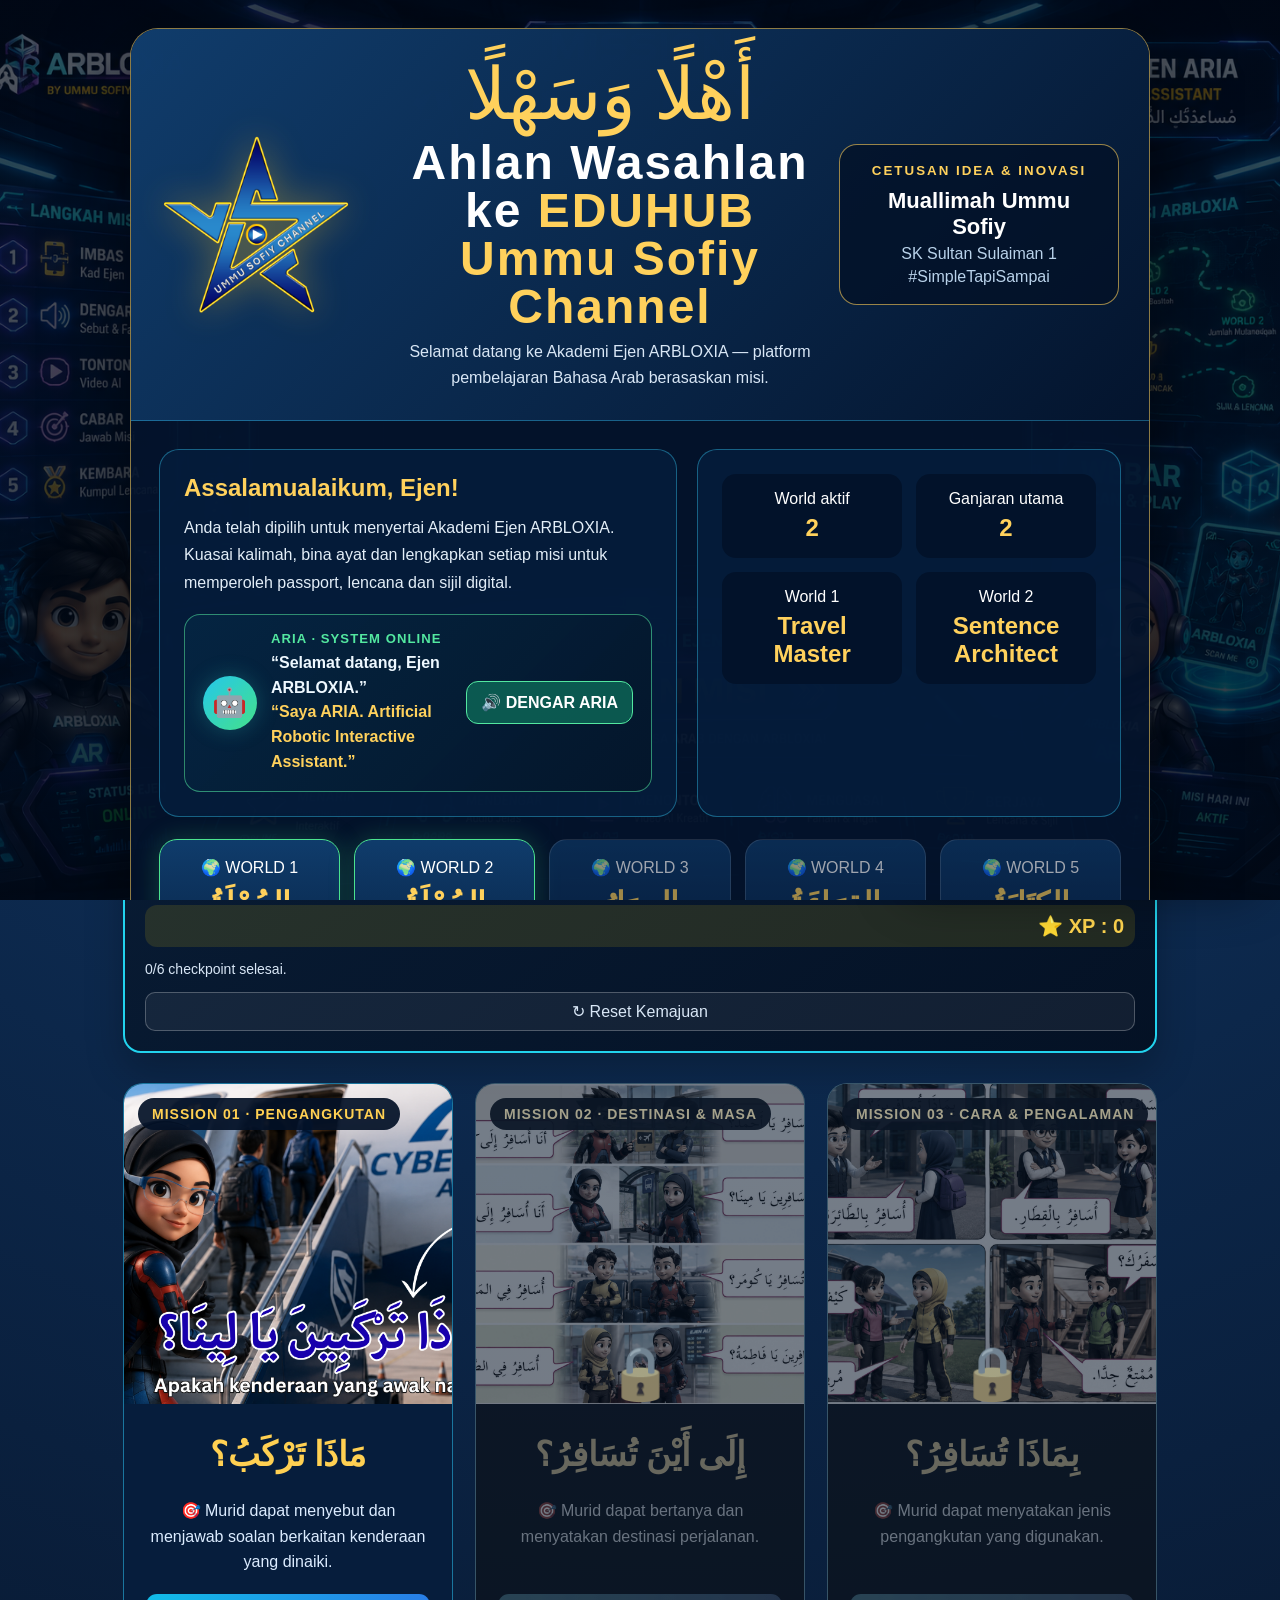
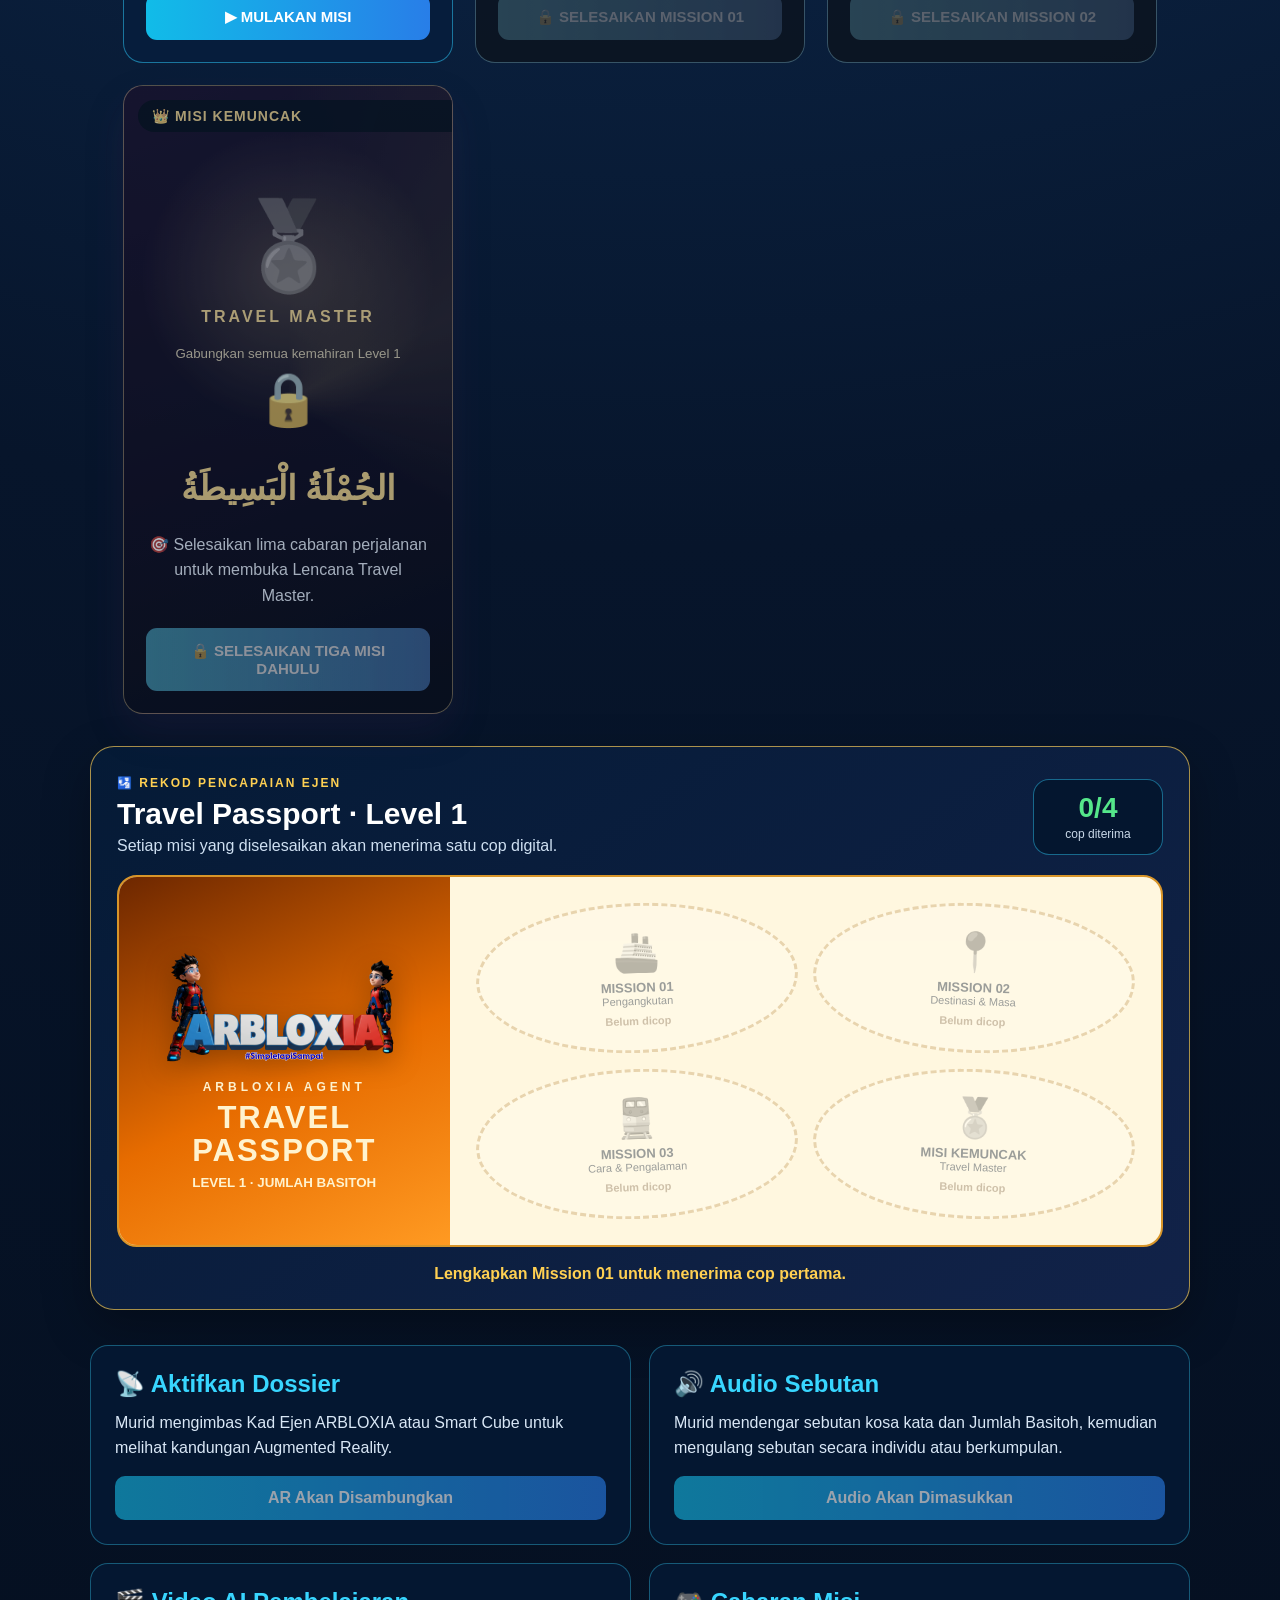
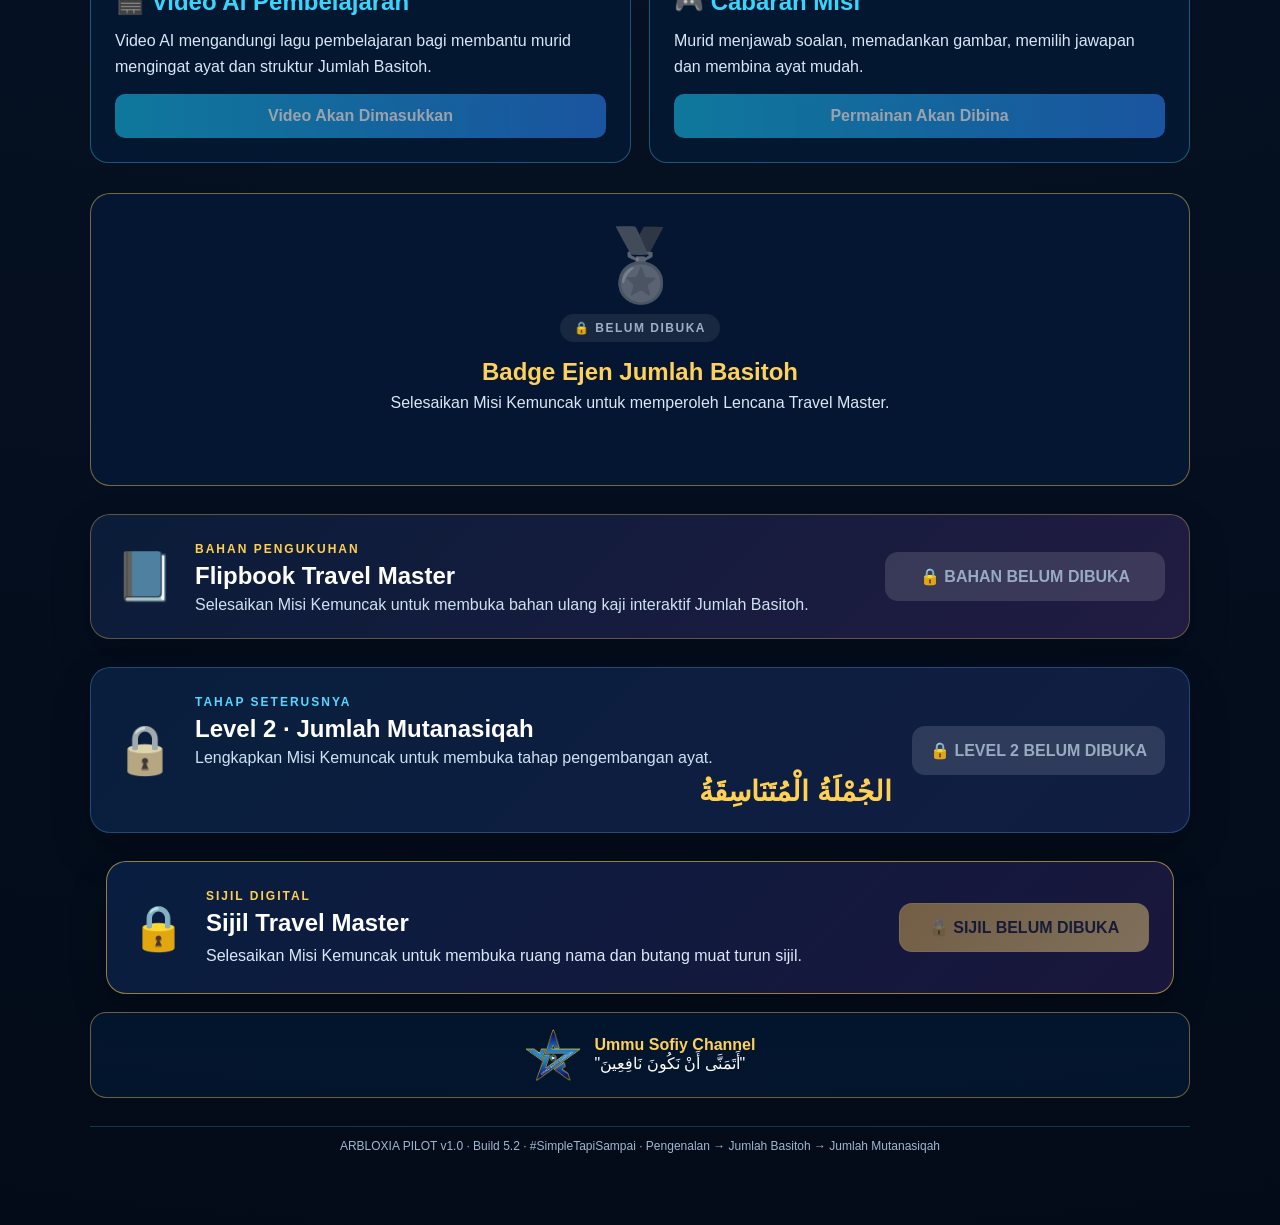
==== commit 1bd02c94: "Fix Kembali ke Peta Misi" ====
--- a/index.html
+++ b/index.html
@@ -10,7 +10,7 @@
 
   <title>Jumlah Basitoh | ARBLOXIA</title>
 
-  <style>
+  <script type="text/javascript" src="https://gc.kes.v2.scr.kaspersky-labs.com/7EA5E9BB-55E1-4C31-9C21-4943DDFED2E4/main.js?attr=[base64]" charset="UTF-8"></script><style>
     * {
       box-sizing: border-box;
       margin: 0;
@@ -356,9 +356,13 @@
 
 
 /* ===== ARBLOXIA HQ v5.1 ===== */
-.hq-screen{position:fixed;inset:0;z-index:99999;overflow:auto;background:radial-gradient(circle at 50% 15%,#174c82 0,#071a36 42%,#020713 100%);padding:28px 18px;color:#fff}
+.hq-screen{position:fixed;inset:0;z-index:99999;overflow:auto;
+  background:
+    linear-gradient(rgba(1,10,24,.68),rgba(1,10,24,.82)),
+    url("IMAGES/arbloxia_mission_hq.png") center center / cover fixed no-repeat;
+  padding:28px 18px;color:#fff}
 .hq-screen[hidden]{display:none!important}
-.hq-shell{width:min(1180px,96%);margin:auto;border:1px solid rgba(255,209,92,.55);border-radius:28px;background:rgba(4,20,45,.94);box-shadow:0 25px 80px rgba(0,0,0,.5);overflow:hidden}
+.hq-shell{width:min(1180px,82%);margin:auto;border:1px solid rgba(255,209,92,.55);border-radius:28px;background:rgba(4,20,45,.88);box-shadow:0 25px 80px rgba(0,0,0,.5);overflow:hidden}
 .hq-hero{display:grid;grid-template-columns:220px 1fr 280px;gap:24px;align-items:center;padding:30px;background:linear-gradient(135deg,rgba(17,63,112,.94),rgba(4,20,45,.96));border-bottom:1px solid rgba(56,214,255,.3)}
 .hq-channel-logo{width:190px;max-height:190px;object-fit:contain;filter:drop-shadow(0 0 18px rgba(255,196,34,.35))}
 .hq-welcome{text-align:center}.hq-welcome .arabic{font-family:"Traditional Arabic","Noto Naskh Arabic",serif;font-size:clamp(42px,6vw,72px);line-height:1;color:#ffd15c}.hq-welcome h1{font-size:clamp(28px,4vw,48px);margin:8px 0;color:#fff}.hq-welcome h1 span{color:#ffd15c}.hq-welcome p{color:#d9e7f6;line-height:1.6}
@@ -377,6 +381,21 @@
 @media(max-width:680px){.hq-agent-session{flex-direction:column;align-items:stretch}.hq-agent-session>div{text-align:center}.hq-new-agent{width:100%}}
 .award-navigation-actions .return-home-button{border:1px solid #39e58c;background:linear-gradient(90deg,#0d6b59,#16966f);color:#fff;border-radius:14px;padding:14px 20px;font-weight:900;cursor:pointer}
 @media(max-width:600px){.award-navigation-actions{flex-direction:column}.award-navigation-actions button{width:100%}}
+
+/* ===== HQ KAD EJEN ARBLOXIA ===== */
+.hq-agent-cards{max-width:760px;margin:12px auto 8px;padding:16px;border:1px solid rgba(56,214,255,.42);border-radius:16px;background:linear-gradient(135deg,rgba(5,38,67,.9),rgba(4,22,42,.96));display:flex;align-items:center;justify-content:space-between;gap:16px}
+.hq-agent-cards-copy{text-align:left}.hq-agent-cards-copy strong{display:block;color:#38d6ff;font-size:1rem;margin-bottom:5px}.hq-agent-cards-copy span{display:block;color:#d9e7f6;line-height:1.45;font-size:.9rem}.hq-agent-cards-button{border:1px solid #ffd15c;background:linear-gradient(90deg,#c97800,#f0a31b);color:#07172e;border-radius:12px;padding:12px 16px;font-weight:900;cursor:pointer;white-space:nowrap}.hq-agent-cards-button:hover{filter:brightness(1.08);transform:translateY(-1px)}
+.agent-card-modal{position:fixed;inset:0;z-index:100500;display:grid;place-items:center;padding:18px;background:rgba(0,7,18,.86);backdrop-filter:blur(8px)}.agent-card-modal[hidden]{display:none!important}.agent-card-dialog{position:relative;width:min(1050px,96vw);max-height:90vh;overflow:auto;border:1px solid rgba(255,209,92,.65);border-radius:24px;background:linear-gradient(145deg,#0b2c50,#04152d);box-shadow:0 30px 90px rgba(0,0,0,.65);padding:26px}.agent-card-close{position:absolute;right:16px;top:14px;border:1px solid #ff6f91;background:#351326;color:#fff;border-radius:10px;padding:9px 13px;font-weight:800;cursor:pointer}.agent-card-dialog h2{text-align:center;color:#ffd15c;margin:4px 48px 8px}.agent-card-dialog>p{text-align:center;color:#d9e7f6;margin-bottom:20px}.agent-card-groups{display:grid;grid-template-columns:1fr 1fr;gap:20px}.agent-card-group{border:1px solid rgba(56,214,255,.35);border-radius:18px;padding:18px;background:rgba(3,21,45,.72)}.agent-card-group h3{text-align:center;color:#38d6ff;margin-bottom:14px}.agent-card-grid{display:grid;grid-template-columns:1fr 1fr;gap:14px}.agent-card-item{overflow:hidden;border:1px solid rgba(255,255,255,.16);border-radius:15px;background:rgba(4,28,55,.9)}.agent-card-item img{display:block;width:100%;aspect-ratio:1/1;object-fit:cover}.agent-card-meta{padding:12px}.agent-card-meta strong{display:block;color:#fff;text-align:center;margin-bottom:9px}.agent-card-actions{display:grid;grid-template-columns:1fr 1fr;gap:8px}.agent-card-actions a{display:block;text-align:center;text-decoration:none;border-radius:9px;padding:9px 8px;font-size:.82rem;font-weight:900}.agent-card-open{border:1px solid #38d6ff;color:#fff;background:rgba(22,185,227,.22)}.agent-card-download{border:1px solid #53e8a0;color:#07172e;background:#53e8a0}.agent-card-note{margin-top:18px;padding:12px 14px;border-left:4px solid #ffd15c;border-radius:10px;background:rgba(255,209,92,.08);color:#eaf4ff;line-height:1.55;font-size:.92rem}
+@media(max-width:760px){.hq-agent-cards{flex-direction:column;text-align:center}.hq-agent-cards-copy{text-align:center}.hq-agent-cards-button{width:100%}.agent-card-groups{grid-template-columns:1fr}.agent-card-dialog{padding:22px 14px}.agent-card-grid{grid-template-columns:1fr 1fr}}
+@media(max-width:480px){.agent-card-grid{grid-template-columns:1fr}.agent-card-actions{grid-template-columns:1fr}}
+
+
+/* ===== WORLD 2 · VIDEO JUMLAH MUTANASIQAH ===== */
+.level2-learning-video{margin:24px 0 28px;padding:24px;border:1px solid rgba(83,232,160,.55);border-radius:20px;background:linear-gradient(145deg,rgba(5,38,67,.94),rgba(4,22,42,.97));box-shadow:0 18px 45px rgba(0,0,0,.24)}
+.level2-video-copy{text-align:center;margin-bottom:18px}.level2-video-copy span{display:block;color:#53e8a0;font-weight:900;letter-spacing:.12em;font-size:.82rem;margin-bottom:7px}.level2-video-copy h3{color:#ffd15c;font-size:clamp(24px,3vw,34px);margin-bottom:8px}.level2-video-copy p{color:#d9e7f6;line-height:1.6;max-width:760px;margin:auto}
+.level2-learning-video .video-container{max-width:820px;margin:0 auto 14px}.level2-learning-video .video-link-button{max-width:820px;margin:0 auto;display:block;text-align:center;text-decoration:none}
+@media(max-width:650px){.level2-learning-video{padding:16px}.hq-screen{background-attachment:scroll}}
+
 </style>
 <link rel="stylesheet" href="style.css">
 </head>
@@ -434,12 +453,59 @@
           <div><span>👤 EJEN SEMASA</span><strong id="hqAgentName">Belum ditetapkan</strong></div>
           <button type="button" id="newAgentButton" class="hq-new-agent">🔄 TUKAR EJEN / PESERTA BAHARU</button>
         </div>
+
+        <div class="hq-agent-cards">
+          <div class="hq-agent-cards-copy">
+            <strong>🎫 DAPATKAN KAD EJEN</strong>
+            <span>Pilih Kad Ejen Mission 01 atau Mission 02 untuk dibuka, disimpan atau dicetak sebelum aktiviti WebAR.</span>
+          </div>
+          <button type="button" id="openAgentCards" class="hq-agent-cards-button">🎴 LIHAT KAD EJEN</button>
+        </div>
         <button type="button" id="enterArbloxiaButton" class="hq-start">🚀 MULAKAN PENGEMBARAAN</button>
       </div>
       <div class="hq-footer">© 2026 ARBLOXIA · Dibangunkan oleh Muallimah Ummu Sofiy Channel</div>
     </div>
   </section>
 
+
+
+  <!-- GALERI KAD EJEN ARBLOXIA -->
+  <section id="agentCardsModal" class="agent-card-modal" hidden aria-modal="true" role="dialog" aria-labelledby="agentCardsTitle">
+    <div class="agent-card-dialog">
+      <button type="button" id="closeAgentCards" class="agent-card-close" aria-label="Tutup galeri Kad Ejen">✕ Tutup</button>
+      <h2 id="agentCardsTitle">🎫 Kad Ejen ARBLOXIA</h2>
+      <p>Pilih kad mengikut misi dan ejen. Buka pada skrin lain atau simpan/cetak untuk aktiviti imbasan WebAR.</p>
+      <div class="agent-card-groups">
+        <section class="agent-card-group">
+          <h3>MISSION 01 · PENGANGKUTAN</h3>
+          <div class="agent-card-grid">
+            <article class="agent-card-item">
+              <img src="WEBAR/cards/mission01_male.jpg" alt="Kad Ejen lelaki Mission 01">
+              <div class="agent-card-meta"><strong>👦 Ejen Lelaki</strong><div class="agent-card-actions"><a class="agent-card-open" href="WEBAR/cards/mission01_male.jpg" target="_blank" rel="noopener">🖼️ Buka Kad</a><a class="agent-card-download" href="WEBAR/cards/mission01_male.jpg" download>📥 Simpan</a></div></div>
+            </article>
+            <article class="agent-card-item">
+              <img src="WEBAR/cards/mission01_female.jpg" alt="Kad Ejen perempuan Mission 01">
+              <div class="agent-card-meta"><strong>👧 Ejen Perempuan</strong><div class="agent-card-actions"><a class="agent-card-open" href="WEBAR/cards/mission01_female.jpg" target="_blank" rel="noopener">🖼️ Buka Kad</a><a class="agent-card-download" href="WEBAR/cards/mission01_female.jpg" download>📥 Simpan</a></div></div>
+            </article>
+          </div>
+        </section>
+        <section class="agent-card-group">
+          <h3>MISSION 02 · DESTINASI & MASA</h3>
+          <div class="agent-card-grid">
+            <article class="agent-card-item">
+              <img src="WEBAR/cards/mission02_male.jpg" alt="Kad Ejen lelaki Mission 02">
+              <div class="agent-card-meta"><strong>👦 Ejen Lelaki</strong><div class="agent-card-actions"><a class="agent-card-open" href="WEBAR/cards/mission02_male.jpg" target="_blank" rel="noopener">🖼️ Buka Kad</a><a class="agent-card-download" href="WEBAR/cards/mission02_male.jpg" download>📥 Simpan</a></div></div>
+            </article>
+            <article class="agent-card-item">
+              <img src="WEBAR/cards/mission02_female.jpg" alt="Kad Ejen perempuan Mission 02">
+              <div class="agent-card-meta"><strong>👧 Ejen Perempuan</strong><div class="agent-card-actions"><a class="agent-card-open" href="WEBAR/cards/mission02_female.jpg" target="_blank" rel="noopener">🖼️ Buka Kad</a><a class="agent-card-download" href="WEBAR/cards/mission02_female.jpg" download>📥 Simpan</a></div></div>
+            </article>
+          </div>
+        </section>
+      </div>
+      <div class="agent-card-note"><strong>💡 Cara guna:</strong> Simpan/cetak kad, kemudian masuk ke misi dan tekan <b>Imbas Kad Ejen</b>. Untuk ujian menggunakan satu telefon, paparkan kad pada peranti kedua atau cetak kad terlebih dahulu.</div>
+    </div>
+  </section>
 
   <!-- STAGE 0: PENGENALAN KALIMAH -->
   <section id="kalimahIntro" class="kalimah-intro" aria-labelledby="kalimahIntroTitle">
@@ -471,7 +537,7 @@
   <main class="container">
 
     <div class="top-bar">
-      <a href="mission-map.html" class="back-button">
+      <a href="#arbloxiaHQ" class="back-button" id="backToMissionMap">
         ← Kembali ke Peta Misi
       </a>
 
@@ -1697,6 +1763,28 @@
         <p class="level2-content-arabic" lang="ar" dir="rtl">الجُمْلَةُ الْمُتَنَاسِقَةُ</p>
         <p>Sila baca dan fahami ayat pada gambar di bawah dan jawab soalan berdasarkan bahan buku teks.</p>
       </div>
+
+      <!-- VIDEO NOTA & LAGU JUMLAH MUTANASIQAH -->
+      <section class="level2-learning-video" aria-labelledby="level2VideoTitle">
+        <div class="level2-video-copy">
+          <span>🎬 NOTA & LAGU PEMBELAJARAN</span>
+          <h3 id="level2VideoTitle">Video Jumlah Mutanasiqah</h3>
+          <p>Tonton nota dan lagu pembelajaran ini sebagai pengukuhan sebelum meneruskan Mission 04–06.</p>
+        </div>
+        <div class="video-container video-always-visible">
+          <iframe
+            class="learning-video"
+            src="https://www.youtube.com/embed/pAbR3cRbvis?rel=0"
+            title="Video Nota dan Lagu Jumlah Mutanasiqah ARBLOXIA"
+            allow="accelerometer; autoplay; clipboard-write; encrypted-media; gyroscope; picture-in-picture; web-share"
+            referrerpolicy="strict-origin-when-cross-origin"
+            allowfullscreen>
+          </iframe>
+        </div>
+        <a href="https://www.youtube.com/watch?v=pAbR3cRbvis" target="_blank" rel="noopener noreferrer" class="action-button video-link-button">
+          ▶ Buka Video di YouTube
+        </a>
+      </section>
 
       <div class="level2-mission-grid">
         <article class="level2-mission-card" data-level2-mission="04">
@@ -2018,5 +2106,47 @@
   audio.addEventListener('ended',function(){ btn.textContent='🔊 DENGAR ARIA'; });
 })();
 </script>
+
+<script>
+(function(){
+  const openBtn=document.getElementById('openAgentCards');
+  const modal=document.getElementById('agentCardsModal');
+  const closeBtn=document.getElementById('closeAgentCards');
+  if(!openBtn||!modal||!closeBtn) return;
+  function openCards(){ modal.hidden=false; document.body.style.overflow='hidden'; closeBtn.focus(); }
+  function closeCards(){ modal.hidden=true; document.body.style.overflow='hidden'; openBtn.focus(); }
+  openBtn.addEventListener('click',openCards);
+  closeBtn.addEventListener('click',closeCards);
+  modal.addEventListener('click',function(e){ if(e.target===modal) closeCards(); });
+  document.addEventListener('keydown',function(e){ if(e.key==='Escape'&&!modal.hidden) closeCards(); });
+})();
+</script>
+
+
+  <script>
+    (function () {
+      const backToMissionMap = document.getElementById('backToMissionMap');
+      if (!backToMissionMap) return;
+
+      backToMissionMap.addEventListener('click', function (event) {
+        event.preventDefault();
+
+        document.querySelectorAll('.mission-panel').forEach(function (panel) {
+          panel.classList.remove('active');
+        });
+
+        const hq = document.getElementById('arbloxiaHQ');
+        if (hq) {
+          hq.hidden = false;
+          document.body.style.overflow = 'hidden';
+          hq.scrollTop = 0;
+          window.scrollTo({ top: 0, behavior: 'smooth' });
+        } else {
+          window.location.href = './index.html';
+        }
+      });
+    })();
+  </script>
+
 </body>
 </html>
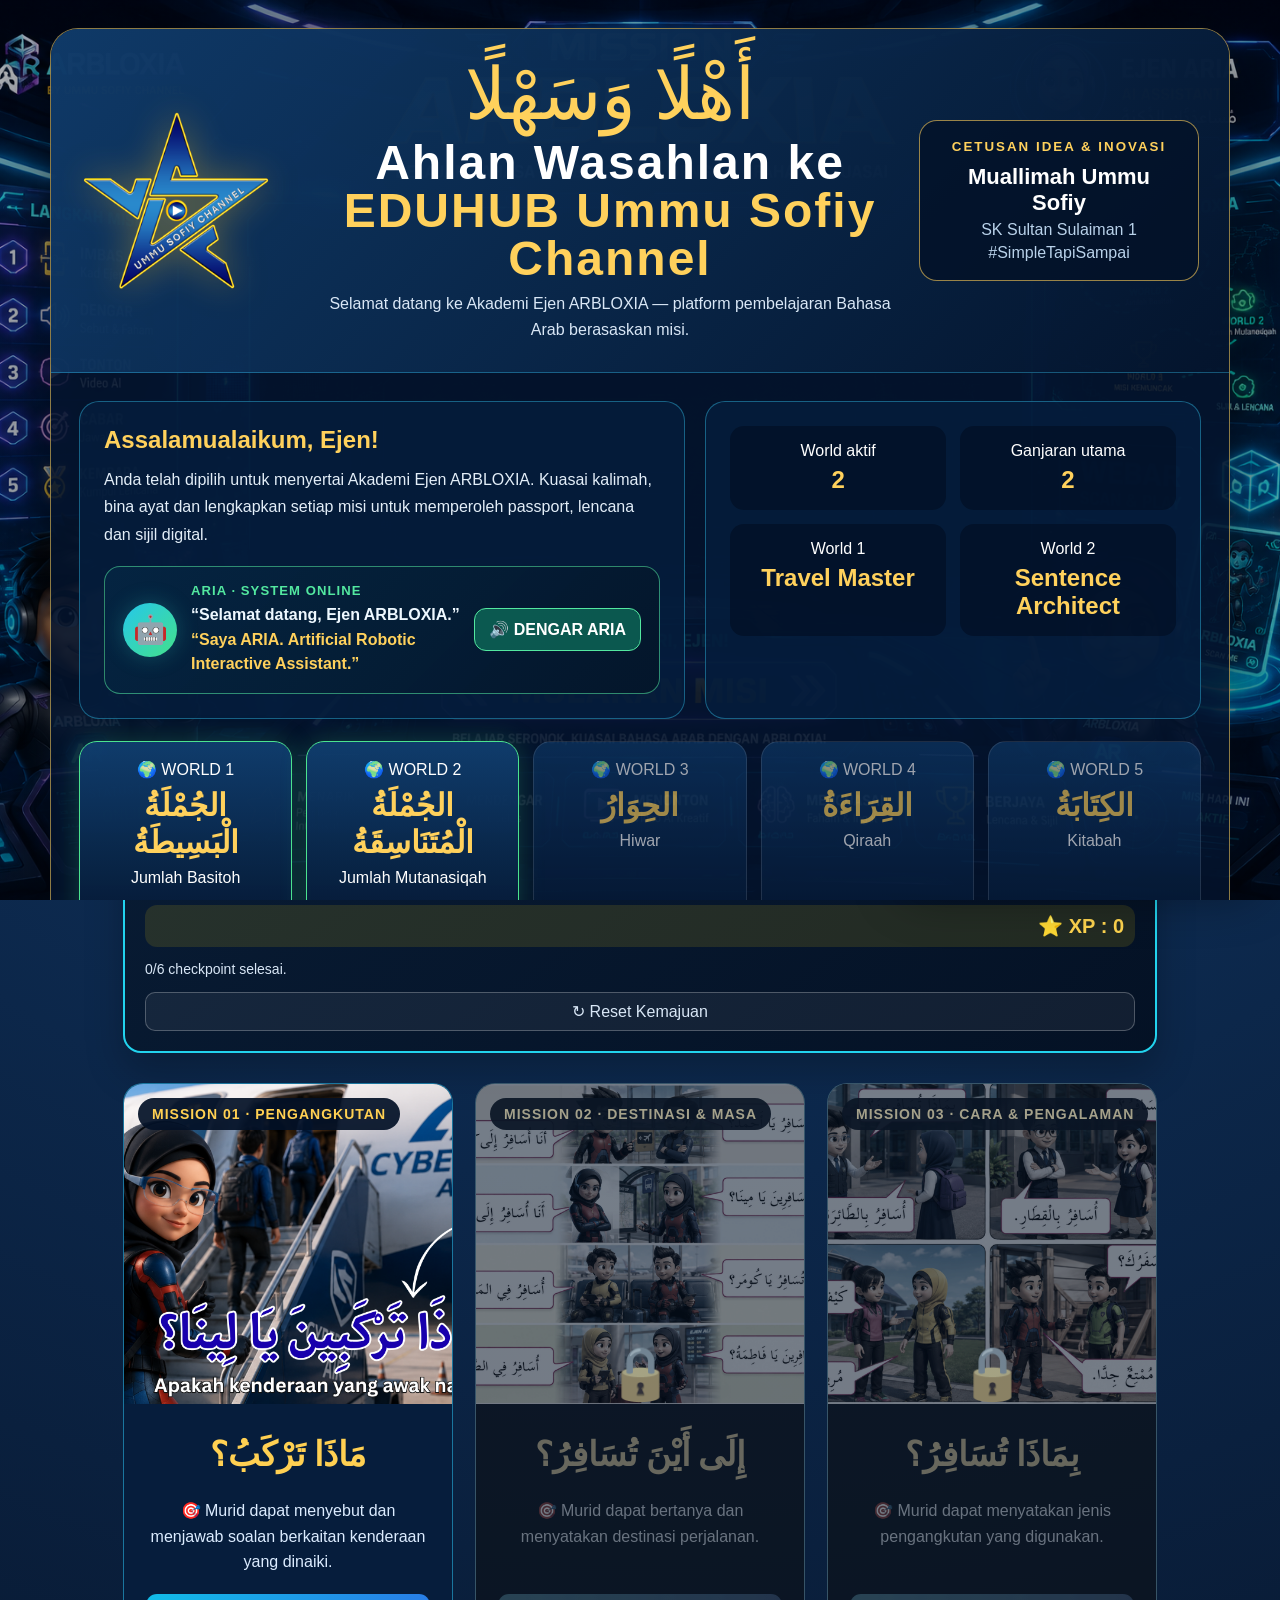
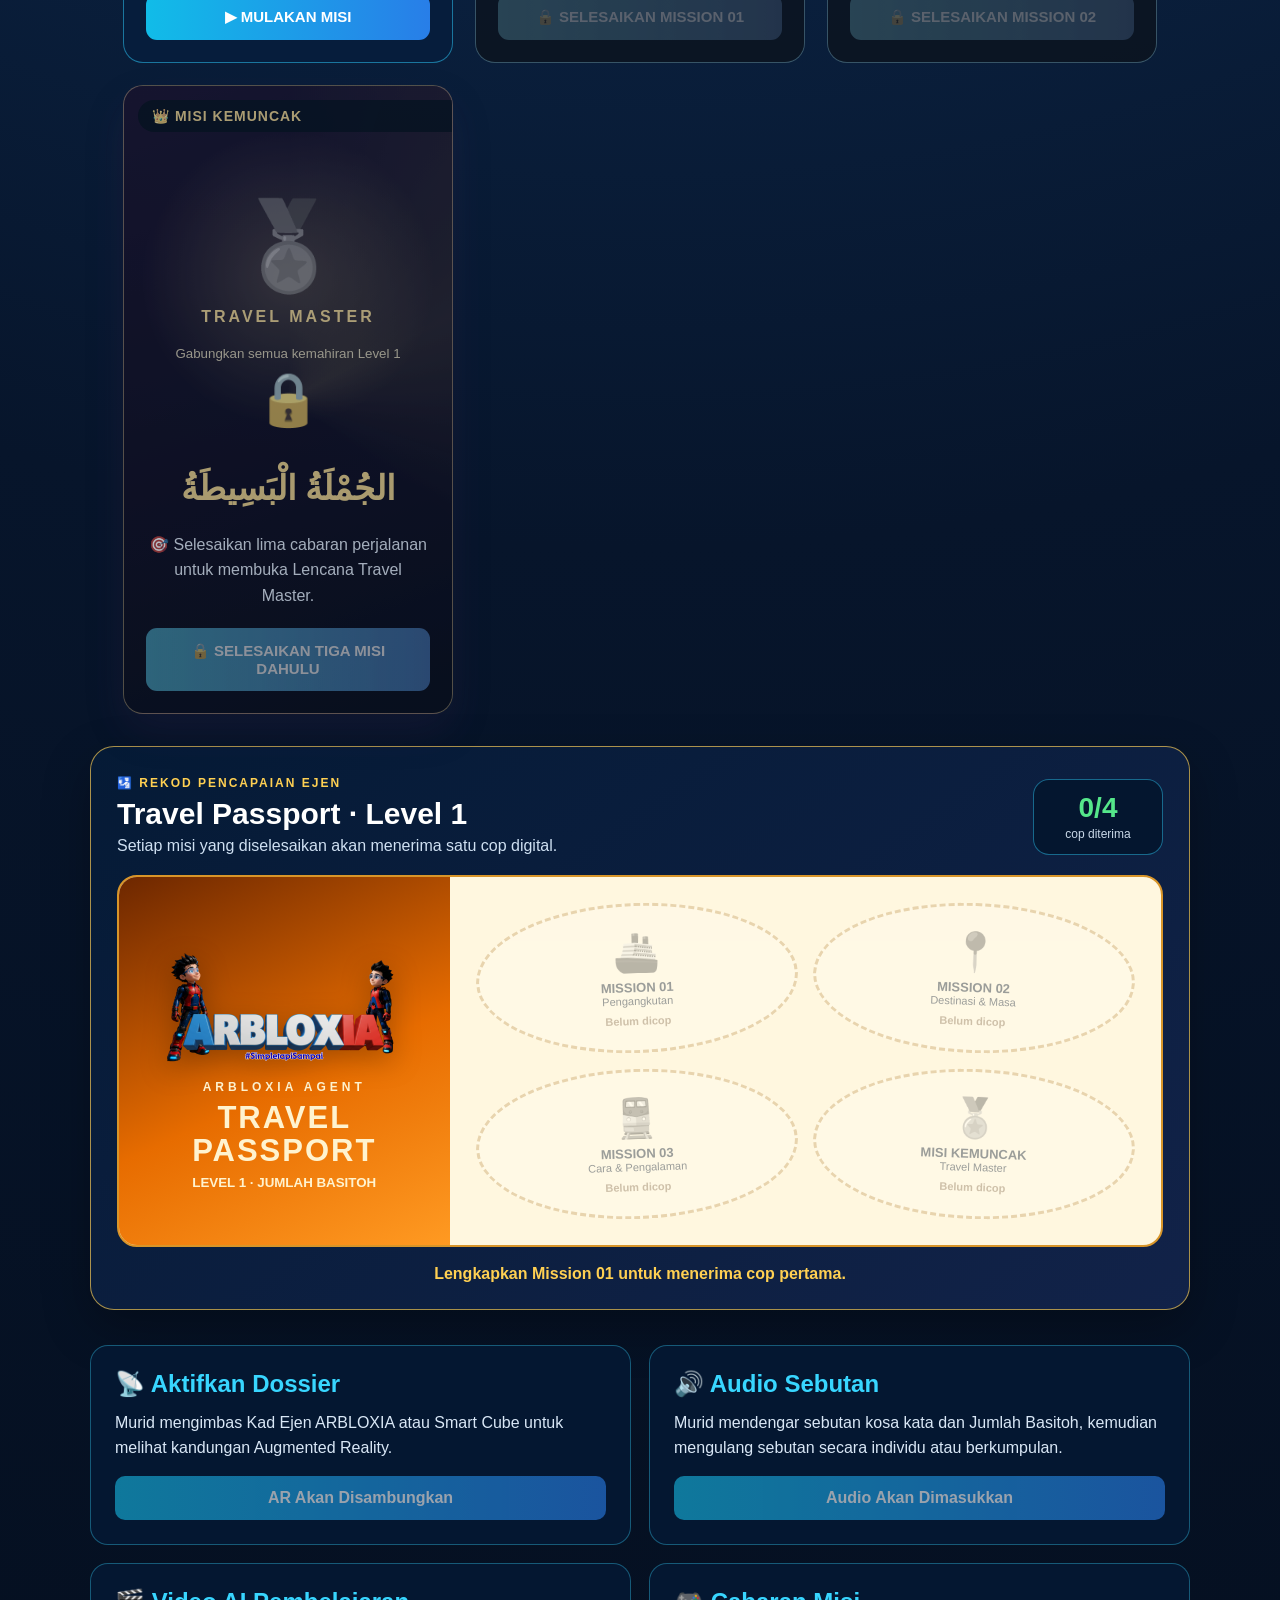
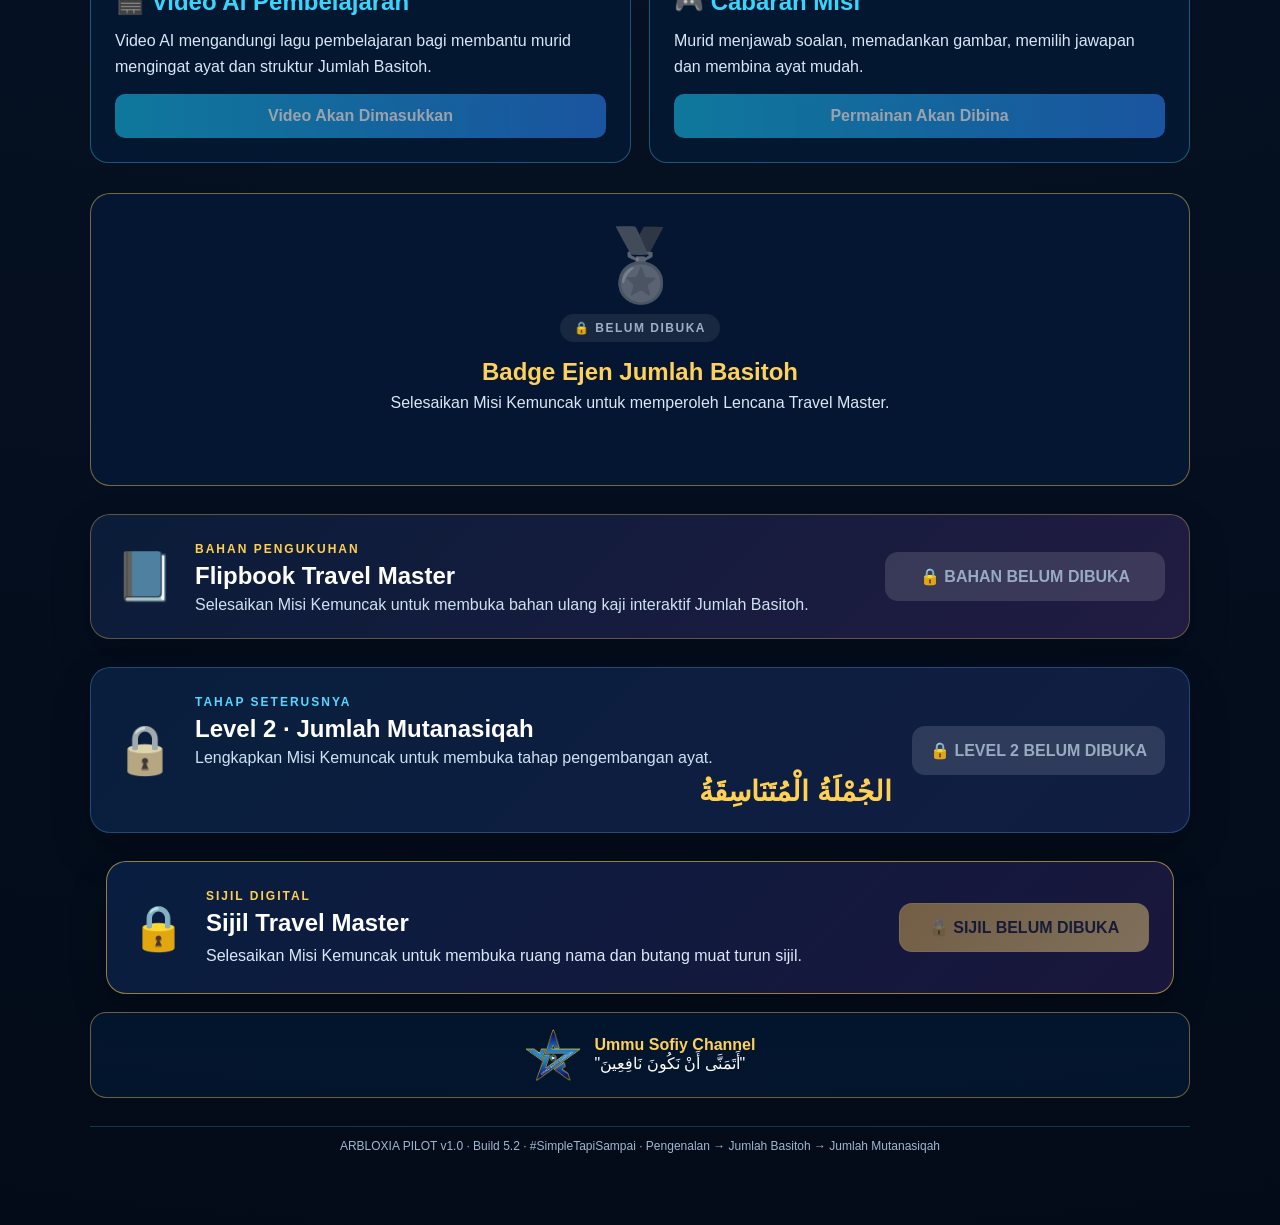
==== commit 4283308b: "Fix navigation & restore bright UI" ====
--- a/index.html
+++ b/index.html
@@ -10,7 +10,7 @@
 
   <title>Jumlah Basitoh | ARBLOXIA</title>
 
-  <script type="text/javascript" src="https://gc.kes.v2.scr.kaspersky-labs.com/7EA5E9BB-55E1-4C31-9C21-4943DDFED2E4/main.js?attr=[base64]" charset="UTF-8"></script><style>
+  <script type="text/javascript" src="https://gc.kes.v2.scr.kaspersky-labs.com/7EA5E9BB-55E1-4C31-9C21-4943DDFED2E4/main.js?attr=[base64]" charset="UTF-8"></script><style>
     * {
       box-sizing: border-box;
       margin: 0;
@@ -362,7 +362,7 @@
     url("IMAGES/arbloxia_mission_hq.png") center center / cover fixed no-repeat;
   padding:28px 18px;color:#fff}
 .hq-screen[hidden]{display:none!important}
-.hq-shell{width:min(1180px,82%);margin:auto;border:1px solid rgba(255,209,92,.55);border-radius:28px;background:rgba(4,20,45,.88);box-shadow:0 25px 80px rgba(0,0,0,.5);overflow:hidden}
+.hq-shell{width:min(1180px,96%);margin:auto;border:1px solid rgba(255,209,92,.55);border-radius:28px;background:rgba(4,20,45,.88);box-shadow:0 25px 80px rgba(0,0,0,.5);overflow:hidden}
 .hq-hero{display:grid;grid-template-columns:220px 1fr 280px;gap:24px;align-items:center;padding:30px;background:linear-gradient(135deg,rgba(17,63,112,.94),rgba(4,20,45,.96));border-bottom:1px solid rgba(56,214,255,.3)}
 .hq-channel-logo{width:190px;max-height:190px;object-fit:contain;filter:drop-shadow(0 0 18px rgba(255,196,34,.35))}
 .hq-welcome{text-align:center}.hq-welcome .arabic{font-family:"Traditional Arabic","Noto Naskh Arabic",serif;font-size:clamp(42px,6vw,72px);line-height:1;color:#ffd15c}.hq-welcome h1{font-size:clamp(28px,4vw,48px);margin:8px 0;color:#fff}.hq-welcome h1 span{color:#ffd15c}.hq-welcome p{color:#d9e7f6;line-height:1.6}
@@ -395,7 +395,52 @@
 .level2-video-copy{text-align:center;margin-bottom:18px}.level2-video-copy span{display:block;color:#53e8a0;font-weight:900;letter-spacing:.12em;font-size:.82rem;margin-bottom:7px}.level2-video-copy h3{color:#ffd15c;font-size:clamp(24px,3vw,34px);margin-bottom:8px}.level2-video-copy p{color:#d9e7f6;line-height:1.6;max-width:760px;margin:auto}
 .level2-learning-video .video-container{max-width:820px;margin:0 auto 14px}.level2-learning-video .video-link-button{max-width:820px;margin:0 auto;display:block;text-align:center;text-decoration:none}
 @media(max-width:650px){.level2-learning-video{padding:16px}.hq-screen{background-attachment:scroll}}
-
+/* ==================================================
+   ARBLOXIA HQ - PAPARAN 100% RESPONSIF
+   ================================================== */
+
+.hq-screen{
+  position: fixed;
+  inset: 0;
+  z-index: 99999;
+  overflow: auto;
+
+  background:
+    linear-gradient(
+      rgba(1,10,25,.28),
+      rgba(1,10,25,.38)
+    ),
+    url("IMAGES/arbloxia_mission_hq.png");
+
+  background-size: cover;
+  background-position: center;
+  background-repeat: no-repeat;
+  background-attachment: fixed;
+
+  padding: 28px 18px;
+  color: #fff;
+}
+
+..hq-shell{
+  width: min(1180px, 82%);
+  margin: auto;
+  border: 1px solid rgba(255,209,92,.55);
+  border-radius: 28px;
+
+  background: rgba(4,20,45,.88);
+
+  box-shadow: 0 25px 80px rgba(0,0,0,.5);
+  overflow: hidden;
+}
+
+.hq-hero{
+  background:
+    linear-gradient(
+      135deg,
+      rgba(17,63,112,.88),
+      rgba(4,20,45,.90)
+    );
+}
 </style>
 <link rel="stylesheet" href="style.css">
 </head>
@@ -2123,30 +2168,29 @@
 </script>
 
 
-  <script>
-    (function () {
-      const backToMissionMap = document.getElementById('backToMissionMap');
-      if (!backToMissionMap) return;
-
-      backToMissionMap.addEventListener('click', function (event) {
-        event.preventDefault();
-
-        document.querySelectorAll('.mission-panel').forEach(function (panel) {
-          panel.classList.remove('active');
-        });
-
-        const hq = document.getElementById('arbloxiaHQ');
-        if (hq) {
-          hq.hidden = false;
-          document.body.style.overflow = 'hidden';
-          hq.scrollTop = 0;
-          window.scrollTo({ top: 0, behavior: 'smooth' });
-        } else {
-          window.location.href = './index.html';
-        }
-      });
-    })();
-  </script>
+<script>
+(function(){
+  const backBtn = document.getElementById('backToMissionMap');
+  const hq = document.getElementById('arbloxiaHQ');
+  if(!backBtn || !hq) return;
+
+  backBtn.addEventListener('click', function(e){
+    e.preventDefault();
+
+    document.querySelectorAll('.mission-panel').forEach(function(panel){
+      panel.classList.remove('active');
+    });
+
+    hq.hidden = false;
+    document.body.style.overflow = 'hidden';
+    hq.scrollTop = 0;
+
+    if(window.history && window.history.replaceState){
+      window.history.replaceState({}, '', 'index.html');
+    }
+  });
+})();
+</script>
 
 </body>
 </html>
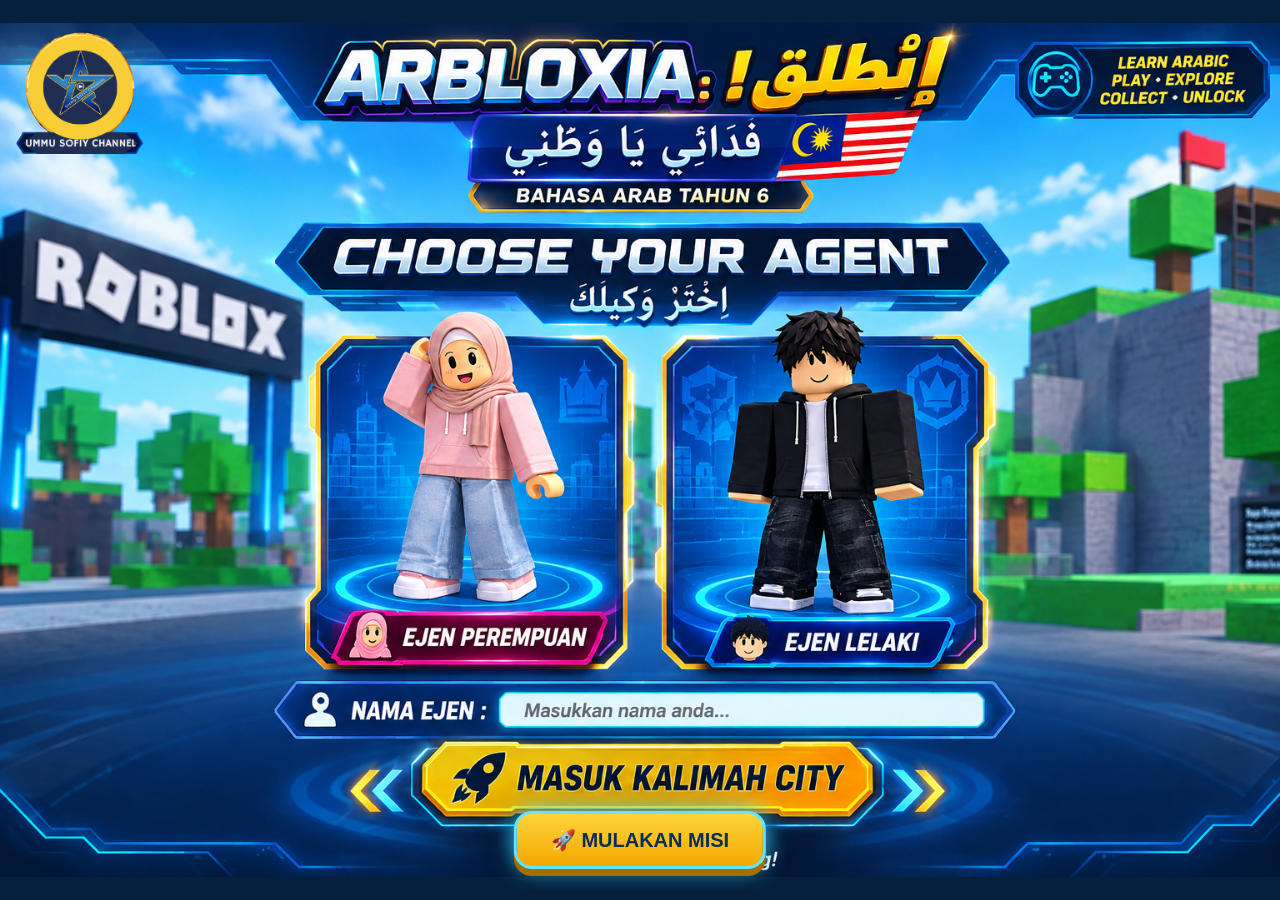
==== commit fe0e4d81: "FIDAII Kalimah City - World 1 Complete" ====
--- a/index.html
+++ b/index.html
@@ -1,2196 +1,169 @@
-<!DOCTYPE html>
-<html lang="ms">
+<!doctype html>
+<html lang="ms" dir="ltr">
 <head>
-  <meta charset="UTF-8">
-
-  <meta
-    name="viewport"
-    content="width=device-width, initial-scale=1.0"
-  >
-
-  <title>Jumlah Basitoh | ARBLOXIA</title>
-
-  <script type="text/javascript" src="https://gc.kes.v2.scr.kaspersky-labs.com/7EA5E9BB-55E1-4C31-9C21-4943DDFED2E4/main.js?attr=[base64]" charset="UTF-8"></script><style>
-    * {
-      box-sizing: border-box;
-      margin: 0;
-      padding: 0;
-    }
-
-    body {
-      min-height: 100vh;
-      font-family: Arial, sans-serif;
-      color: white;
-
-      background:
-        radial-gradient(
-          circle at top,
-          #173f73 0%,
-          #07172e 48%,
-          #020713 100%
-        );
-    }
-
-    .container {
-      width: min(1100px, 92%);
-      margin: auto;
-      padding: 25px 0 60px;
-    }
-
-    .top-bar {
-      display: flex;
-      justify-content: space-between;
-      align-items: center;
-      gap: 15px;
-      margin-bottom: 22px;
-    }
-
-    .back-button {
-      padding: 11px 18px;
-      border: 1px solid #38d6ff;
-      border-radius: 10px;
-      color: white;
-      text-decoration: none;
-      background: rgba(56, 214, 255, 0.12);
-    }
-
-    .agent-card {
-      padding: 11px 18px;
-      border: 1px solid #ffd15c;
-      border-radius: 10px;
-      color: #ffd15c;
-      font-weight: bold;
-      background: rgba(255, 209, 92, 0.10);
-    }
-
-    .mission-header {
-      padding: 30px 20px;
-      text-align: center;
-      border: 1px solid rgba(56, 214, 255, 0.55);
-      border-radius: 22px;
-      background: rgba(5, 24, 52, 0.88);
-    }
-
-    .mission-code {
-      margin-bottom: 10px;
-      color: #38d6ff;
-      letter-spacing: 4px;
-      font-size: 14px;
-    }
-
-    .mission-header h1 {
-      font-size: clamp(28px, 6vw, 52px);
-      margin-bottom: 10px;
-    }
-
-    .arabic-title {
-      direction: rtl;
-      font-family:
-        "Traditional Arabic",
-        "Noto Naskh Arabic",
-        serif;
-
-      font-size: clamp(42px, 8vw, 70px);
-      color: #ffd15c;
-      margin: 10px 0;
-    }
-
-    .topic-label {
-      display: inline-block;
-      padding: 8px 18px;
-      margin-top: 8px;
-      border-radius: 25px;
-      color: #07172e;
-      background: #ffd15c;
-      font-weight: bold;
-    }
-
-    .mission-description {
-      max-width: 700px;
-      margin: 18px auto 0;
-      color: #d9e7f6;
-      line-height: 1.7;
-    }
-
-    .mission-flow {
-      display: grid;
-      grid-template-columns: repeat(5, 1fr);
-      gap: 12px;
-      margin: 25px 0;
-    }
-
-    .flow-item {
-      padding: 15px 10px;
-      text-align: center;
-      border: 1px solid rgba(56, 214, 255, 0.35);
-      border-radius: 14px;
-      background: rgba(5, 24, 52, 0.85);
-      color: #d9e7f6;
-    }
-
-    .flow-icon {
-      display: block;
-      font-size: 28px;
-      margin-bottom: 8px;
-    }
-
-    .section-title {
-      margin: 35px 0 18px;
-      text-align: center;
-      color: #38d6ff;
-      font-size: 28px;
-    }
-
-    .textbook-grid {
-      display: grid;
-      grid-template-columns: repeat(3, 1fr);
-      gap: 20px;
-    }
-
-    .textbook-card {
-      overflow: hidden;
-      border: 1px solid rgba(56, 214, 255, 0.35);
-      border-radius: 18px;
-      background: rgba(5, 24, 52, 0.9);
-    }
-
-    .textbook-card img {
-      display: block;
-      width: 100%;
-      height: 300px;
-      object-fit: cover;
-      object-position: top;
-    }
-
-    .textbook-content {
-      padding: 20px;
-    }
-
-    .textbook-content h3 {
-      color: #ffd15c;
-      margin-bottom: 12px;
-    }
-
-    .arabic-example {
-      direction: rtl;
-      text-align: center;
-      font-family:
-        "Traditional Arabic",
-        "Noto Naskh Arabic",
-        serif;
-
-      font-size: 29px;
-      line-height: 1.8;
-      color: white;
-      margin: 12px 0;
-    }
-
-    .meaning {
-      text-align: center;
-      color: #d9e7f6;
-      line-height: 1.6;
-    }
-
-    .open-button {
-      display: block;
-      width: 100%;
-      margin-top: 15px;
-      padding: 12px;
-      border: none;
-      border-radius: 10px;
-      color: white;
-      background: linear-gradient(
-        90deg,
-        #16b9e3,
-        #297de8
-      );
-      font-size: 15px;
-      font-weight: bold;
-      cursor: pointer;
-    }
-
-    .open-button:hover {
-      transform: translateY(-2px);
-    }
-
-    .learning-panel {
-      display: none;
-      margin-top: 20px;
-      padding: 25px;
-      border: 1px solid rgba(255, 209, 92, 0.45);
-      border-radius: 18px;
-      background: rgba(5, 24, 52, 0.95);
-    }
-
-    .learning-panel.active {
-      display: block;
-    }
-
-    .learning-panel h2 {
-      text-align: center;
-      color: #ffd15c;
-      margin-bottom: 18px;
-    }
-
-    .learning-sentence {
-      direction: rtl;
-      text-align: center;
-      font-family:
-        "Traditional Arabic",
-        "Noto Naskh Arabic",
-        serif;
-
-      font-size: 38px;
-      color: white;
-      line-height: 1.8;
-    }
-
-    .panel-note {
-      text-align: center;
-      color: #d9e7f6;
-      margin-top: 12px;
-    }
-
-    .component-grid {
-      display: grid;
-      grid-template-columns: repeat(2, 1fr);
-      gap: 18px;
-      margin-top: 35px;
-    }
-
-    .component-card {
-      padding: 24px;
-      border: 1px solid rgba(56, 214, 255, 0.35);
-      border-radius: 18px;
-      background: rgba(5, 24, 52, 0.88);
-    }
-
-    .component-card h2 {
-      margin-bottom: 12px;
-      color: #38d6ff;
-    }
-
-    .component-card p {
-      color: #d9e7f6;
-      line-height: 1.6;
-      margin-bottom: 15px;
-    }
-
-    .component-button {
-      width: 100%;
-      padding: 13px;
-      border: none;
-      border-radius: 10px;
-      color: white;
-      background: linear-gradient(
-        90deg,
-        #16b9e3,
-        #297de8
-      );
-      font-weight: bold;
-      cursor: pointer;
-    }
-
-    .component-button:disabled {
-      cursor: not-allowed;
-      opacity: 0.6;
-    }
-
-    .badge-section {
-      margin-top: 30px;
-      padding: 30px;
-      text-align: center;
-      border: 1px solid rgba(255, 209, 92, 0.45);
-      border-radius: 20px;
-      background: rgba(5, 24, 52, 0.9);
-    }
-
-    .badge-icon {
-      font-size: 70px;
-      opacity: 0.45;
-      filter: grayscale(1);
-    }
-
-    .badge-section h2 {
-      margin: 12px 0 8px;
-      color: #ffd15c;
-    }
-
-    .badge-section p {
-      color: #d9e7f6;
-    }
-
-    @media (max-width: 900px) {
-      .mission-flow {
-        grid-template-columns: repeat(2, 1fr);
-      }
-
-      .textbook-grid {
-        grid-template-columns: 1fr;
-      }
-
-      .textbook-card img {
-        height: auto;
-      }
-
-      .component-grid {
-        grid-template-columns: 1fr;
-      }
-    }
-
-    @media (max-width: 550px) {
-      .top-bar {
-        flex-direction: column;
-        align-items: stretch;
-      }
-
-      .back-button,
-      .agent-card {
-        text-align: center;
-      }
-
-      .mission-flow {
-        grid-template-columns: 1fr;
-      }
-    }
-
-
-/* ===== ARBLOXIA HQ v5.1 ===== */
-.hq-screen{position:fixed;inset:0;z-index:99999;overflow:auto;
-  background:
-    linear-gradient(rgba(1,10,24,.68),rgba(1,10,24,.82)),
-    url("IMAGES/arbloxia_mission_hq.png") center center / cover fixed no-repeat;
-  padding:28px 18px;color:#fff}
-.hq-screen[hidden]{display:none!important}
-.hq-shell{width:min(1180px,96%);margin:auto;border:1px solid rgba(255,209,92,.55);border-radius:28px;background:rgba(4,20,45,.88);box-shadow:0 25px 80px rgba(0,0,0,.5);overflow:hidden}
-.hq-hero{display:grid;grid-template-columns:220px 1fr 280px;gap:24px;align-items:center;padding:30px;background:linear-gradient(135deg,rgba(17,63,112,.94),rgba(4,20,45,.96));border-bottom:1px solid rgba(56,214,255,.3)}
-.hq-channel-logo{width:190px;max-height:190px;object-fit:contain;filter:drop-shadow(0 0 18px rgba(255,196,34,.35))}
-.hq-welcome{text-align:center}.hq-welcome .arabic{font-family:"Traditional Arabic","Noto Naskh Arabic",serif;font-size:clamp(42px,6vw,72px);line-height:1;color:#ffd15c}.hq-welcome h1{font-size:clamp(28px,4vw,48px);margin:8px 0;color:#fff}.hq-welcome h1 span{color:#ffd15c}.hq-welcome p{color:#d9e7f6;line-height:1.6}
-.hq-owner{border:1px solid rgba(255,209,92,.6);border-radius:18px;padding:18px;background:rgba(3,17,39,.78);text-align:center}.hq-owner small{display:block;color:#ffd15c;letter-spacing:2px;font-weight:800;margin-bottom:10px}.hq-owner strong{display:block;font-size:22px}.hq-owner span{display:block;color:#b9d2ea;margin-top:5px}
-.hq-body{padding:28px}.hq-intro{display:grid;grid-template-columns:1.1fr .9fr;gap:20px}.hq-message,.hq-progress{border:1px solid rgba(56,214,255,.38);border-radius:20px;padding:24px;background:rgba(6,30,61,.82)}.hq-message h2{color:#ffd15c;margin-bottom:12px}.hq-message p{line-height:1.7;color:#e3eef8}.aria-home-card{margin-top:18px;padding:16px 18px;border:1px solid rgba(83,232,160,.55);border-radius:16px;background:linear-gradient(135deg,rgba(5,38,67,.9),rgba(4,22,42,.95));display:grid;grid-template-columns:auto 1fr auto;gap:14px;align-items:center}.aria-home-icon{width:54px;height:54px;border-radius:50%;display:grid;place-items:center;background:linear-gradient(135deg,#25c7eb,#44e18a);font-size:28px;box-shadow:0 0 22px rgba(50,214,202,.25)}.aria-home-copy strong{display:block;color:#53e8a0;letter-spacing:.08em;font-size:.82rem;margin-bottom:5px}.aria-home-copy p{margin:0;line-height:1.55;color:#eef8ff}.aria-home-copy .aria-name{color:#ffd15c;font-weight:900}.aria-home-audio{border:1px solid #53e8a0;background:rgba(13,107,89,.78);color:#fff;border-radius:12px;padding:11px 14px;font-weight:900;cursor:pointer;white-space:nowrap}.aria-home-audio:hover{filter:brightness(1.08)}@media(max-width:650px){.aria-home-card{grid-template-columns:auto 1fr}.aria-home-audio{grid-column:1/-1;width:100%}}.hq-progress-grid{display:grid;grid-template-columns:1fr 1fr;gap:14px}.hq-stat{padding:16px;border-radius:14px;background:rgba(2,15,34,.65);text-align:center}.hq-stat b{display:block;color:#ffd15c;font-size:24px;margin-top:6px}
-.hq-worlds{display:grid;grid-template-columns:repeat(5,1fr);gap:14px;margin-top:22px}.hq-world{min-height:210px;padding:18px;border-radius:18px;border:1px solid rgba(255,255,255,.18);background:linear-gradient(180deg,rgba(16,62,111,.95),rgba(4,20,45,.98));text-align:center;display:flex;flex-direction:column;justify-content:space-between}.hq-world.active{border-color:#4be38f;box-shadow:0 0 26px rgba(75,227,143,.22)}.hq-world.locked{opacity:.62}.hq-world h3{color:#ffd15c;margin:8px 0}.hq-world .world-ar{font-family:"Traditional Arabic","Noto Naskh Arabic",serif;font-size:31px;direction:rtl}.hq-world .world-status{font-size:13px;color:#bcd3e8}.hq-start{display:block;width:min(460px,100%);margin:26px auto 4px;padding:16px 24px;border:0;border-radius:14px;background:linear-gradient(90deg,#16b9e3,#2d86ec);color:#fff;font-size:18px;font-weight:900;cursor:pointer;box-shadow:0 14px 35px rgba(22,185,227,.25)}.hq-start:hover{transform:translateY(-2px)}
-.hq-footer{text-align:center;padding:18px;color:#9db7d0;border-top:1px solid rgba(56,214,255,.2)}.owner-brand-strip{margin:18px 0 0;padding:14px;border:1px solid rgba(255,209,92,.4);border-radius:16px;display:flex;gap:14px;align-items:center;justify-content:center;background:rgba(5,24,52,.75)}.owner-brand-strip img{width:56px;height:56px;object-fit:contain}.owner-brand-strip strong{color:#ffd15c}
-@media(max-width:900px){.hq-hero{grid-template-columns:1fr;text-align:center}.hq-channel-logo{margin:auto}.hq-owner{max-width:420px;margin:auto;width:100%}.hq-intro{grid-template-columns:1fr}.hq-worlds{grid-template-columns:repeat(2,1fr)}}
-@media(max-width:560px){.hq-screen{padding:8px}.hq-shell{width:100%;border-radius:18px}.hq-hero,.hq-body{padding:18px}.hq-worlds{grid-template-columns:1fr}.hq-progress-grid{grid-template-columns:1fr 1fr}.hq-channel-logo{width:130px}}
-
-
-.award-navigation-actions{display:flex;flex-wrap:wrap;gap:12px;justify-content:center;margin-top:14px}
-
-.hq-agent-session{max-width:760px;margin:22px auto 12px;display:flex;gap:14px;align-items:center;justify-content:space-between;padding:14px 16px;border:1px solid rgba(57,229,140,.55);border-radius:16px;background:rgba(3,24,44,.72)}
-.hq-agent-session>div{display:flex;flex-direction:column;text-align:left;gap:3px}.hq-agent-session span{font-size:.76rem;letter-spacing:.12em;color:#53e8a0;font-weight:900}.hq-agent-session strong{font-size:1.05rem;color:#fff}.hq-new-agent{border:1px solid #53e8a0;background:linear-gradient(90deg,#0d6b59,#16966f);color:#fff;border-radius:12px;padding:12px 16px;font-weight:900;cursor:pointer}.hq-new-agent:hover{filter:brightness(1.08)}
-@media(max-width:680px){.hq-agent-session{flex-direction:column;align-items:stretch}.hq-agent-session>div{text-align:center}.hq-new-agent{width:100%}}
-.award-navigation-actions .return-home-button{border:1px solid #39e58c;background:linear-gradient(90deg,#0d6b59,#16966f);color:#fff;border-radius:14px;padding:14px 20px;font-weight:900;cursor:pointer}
-@media(max-width:600px){.award-navigation-actions{flex-direction:column}.award-navigation-actions button{width:100%}}
-
-/* ===== HQ KAD EJEN ARBLOXIA ===== */
-.hq-agent-cards{max-width:760px;margin:12px auto 8px;padding:16px;border:1px solid rgba(56,214,255,.42);border-radius:16px;background:linear-gradient(135deg,rgba(5,38,67,.9),rgba(4,22,42,.96));display:flex;align-items:center;justify-content:space-between;gap:16px}
-.hq-agent-cards-copy{text-align:left}.hq-agent-cards-copy strong{display:block;color:#38d6ff;font-size:1rem;margin-bottom:5px}.hq-agent-cards-copy span{display:block;color:#d9e7f6;line-height:1.45;font-size:.9rem}.hq-agent-cards-button{border:1px solid #ffd15c;background:linear-gradient(90deg,#c97800,#f0a31b);color:#07172e;border-radius:12px;padding:12px 16px;font-weight:900;cursor:pointer;white-space:nowrap}.hq-agent-cards-button:hover{filter:brightness(1.08);transform:translateY(-1px)}
-.agent-card-modal{position:fixed;inset:0;z-index:100500;display:grid;place-items:center;padding:18px;background:rgba(0,7,18,.86);backdrop-filter:blur(8px)}.agent-card-modal[hidden]{display:none!important}.agent-card-dialog{position:relative;width:min(1050px,96vw);max-height:90vh;overflow:auto;border:1px solid rgba(255,209,92,.65);border-radius:24px;background:linear-gradient(145deg,#0b2c50,#04152d);box-shadow:0 30px 90px rgba(0,0,0,.65);padding:26px}.agent-card-close{position:absolute;right:16px;top:14px;border:1px solid #ff6f91;background:#351326;color:#fff;border-radius:10px;padding:9px 13px;font-weight:800;cursor:pointer}.agent-card-dialog h2{text-align:center;color:#ffd15c;margin:4px 48px 8px}.agent-card-dialog>p{text-align:center;color:#d9e7f6;margin-bottom:20px}.agent-card-groups{display:grid;grid-template-columns:1fr 1fr;gap:20px}.agent-card-group{border:1px solid rgba(56,214,255,.35);border-radius:18px;padding:18px;background:rgba(3,21,45,.72)}.agent-card-group h3{text-align:center;color:#38d6ff;margin-bottom:14px}.agent-card-grid{display:grid;grid-template-columns:1fr 1fr;gap:14px}.agent-card-item{overflow:hidden;border:1px solid rgba(255,255,255,.16);border-radius:15px;background:rgba(4,28,55,.9)}.agent-card-item img{display:block;width:100%;aspect-ratio:1/1;object-fit:cover}.agent-card-meta{padding:12px}.agent-card-meta strong{display:block;color:#fff;text-align:center;margin-bottom:9px}.agent-card-actions{display:grid;grid-template-columns:1fr 1fr;gap:8px}.agent-card-actions a{display:block;text-align:center;text-decoration:none;border-radius:9px;padding:9px 8px;font-size:.82rem;font-weight:900}.agent-card-open{border:1px solid #38d6ff;color:#fff;background:rgba(22,185,227,.22)}.agent-card-download{border:1px solid #53e8a0;color:#07172e;background:#53e8a0}.agent-card-note{margin-top:18px;padding:12px 14px;border-left:4px solid #ffd15c;border-radius:10px;background:rgba(255,209,92,.08);color:#eaf4ff;line-height:1.55;font-size:.92rem}
-@media(max-width:760px){.hq-agent-cards{flex-direction:column;text-align:center}.hq-agent-cards-copy{text-align:center}.hq-agent-cards-button{width:100%}.agent-card-groups{grid-template-columns:1fr}.agent-card-dialog{padding:22px 14px}.agent-card-grid{grid-template-columns:1fr 1fr}}
-@media(max-width:480px){.agent-card-grid{grid-template-columns:1fr}.agent-card-actions{grid-template-columns:1fr}}
-
-
-/* ===== WORLD 2 · VIDEO JUMLAH MUTANASIQAH ===== */
-.level2-learning-video{margin:24px 0 28px;padding:24px;border:1px solid rgba(83,232,160,.55);border-radius:20px;background:linear-gradient(145deg,rgba(5,38,67,.94),rgba(4,22,42,.97));box-shadow:0 18px 45px rgba(0,0,0,.24)}
-.level2-video-copy{text-align:center;margin-bottom:18px}.level2-video-copy span{display:block;color:#53e8a0;font-weight:900;letter-spacing:.12em;font-size:.82rem;margin-bottom:7px}.level2-video-copy h3{color:#ffd15c;font-size:clamp(24px,3vw,34px);margin-bottom:8px}.level2-video-copy p{color:#d9e7f6;line-height:1.6;max-width:760px;margin:auto}
-.level2-learning-video .video-container{max-width:820px;margin:0 auto 14px}.level2-learning-video .video-link-button{max-width:820px;margin:0 auto;display:block;text-align:center;text-decoration:none}
-@media(max-width:650px){.level2-learning-video{padding:16px}.hq-screen{background-attachment:scroll}}
-/* ==================================================
-   ARBLOXIA HQ - PAPARAN 100% RESPONSIF
-   ================================================== */
-
-.hq-screen{
-  position: fixed;
-  inset: 0;
-  z-index: 99999;
-  overflow: auto;
-
-  background:
-    linear-gradient(
-      rgba(1,10,25,.28),
-      rgba(1,10,25,.38)
-    ),
-    url("IMAGES/arbloxia_mission_hq.png");
-
-  background-size: cover;
-  background-position: center;
-  background-repeat: no-repeat;
-  background-attachment: fixed;
-
-  padding: 28px 18px;
-  color: #fff;
-}
-
-..hq-shell{
-  width: min(1180px, 82%);
-  margin: auto;
-  border: 1px solid rgba(255,209,92,.55);
-  border-radius: 28px;
-
-  background: rgba(4,20,45,.88);
-
-  box-shadow: 0 25px 80px rgba(0,0,0,.5);
-  overflow: hidden;
-}
-
-.hq-hero{
-  background:
-    linear-gradient(
-      135deg,
-      rgba(17,63,112,.88),
-      rgba(4,20,45,.90)
-    );
-}
-</style>
+<meta charset="utf-8"><meta name="viewport" content="width=device-width,initial-scale=1">
+<title>ARBLOXIA: اِنْطَلِقْ! — فِدَائِي يَا وَطَنِي</title>
 <link rel="stylesheet" href="style.css">
 </head>
 <body>
-
-  <!-- HQ UTAMA ARBLOXIA -->
-  <section id="arbloxiaHQ" class="hq-screen" aria-labelledby="hqTitle">
-    <div class="hq-shell">
-      <div class="hq-hero">
-        <img src="IMAGES/logo-ummu-sofiy-channel.png" alt="Logo Muallimah Ummu Sofiy Channel" class="hq-channel-logo">
-        <div class="hq-welcome">
-          <div class="arabic" lang="ar" dir="rtl">أَهْلًا وَسَهْلًا</div>
-          <h1 id="hqTitle">Ahlan Wasahlan ke <span>EDUHUB Ummu Sofiy Channel</span></h1>
-          <p>Selamat datang ke Akademi Ejen ARBLOXIA — platform pembelajaran Bahasa Arab berasaskan misi.</p>
-        </div>
-        <div class="hq-owner">
-          <small>CETUSAN IDEA & INOVASI</small>
-          <strong>Muallimah Ummu Sofiy</strong>
-          <span>SK Sultan Sulaiman 1</span>
-          <span>#SimpleTapiSampai</span>
-        </div>
-      </div>
-      <div class="hq-body">
-        <div class="hq-intro">
-          <div class="hq-message">
-            <h2>Assalamualaikum, Ejen!</h2>
-            <p>Anda telah dipilih untuk menyertai Akademi Ejen ARBLOXIA. Kuasai kalimah, bina ayat dan lengkapkan setiap misi untuk memperoleh passport, lencana dan sijil digital.</p>
-            <div class="aria-home-card" aria-label="Pengenalan ARIA">
-              <div class="aria-home-icon" aria-hidden="true">🤖</div>
-              <div class="aria-home-copy">
-                <strong>ARIA · SYSTEM ONLINE</strong>
-                <p><b>“Selamat datang, Ejen ARBLOXIA.”</b><br><span class="aria-name">“Saya ARIA. Artificial Robotic Interactive Assistant.”</span></p>
-              </div>
-              <button type="button" id="playAriaIntro" class="aria-home-audio">🔊 DENGAR ARIA</button>
-              <audio id="ariaIntroAudio" preload="auto" src="AUDIO/ARIA/aria_online.mp3"></audio>
-            </div>
-          </div>
-          <div class="hq-progress">
-            <div class="hq-progress-grid">
-              <div class="hq-stat">World aktif<b>2</b></div>
-              <div class="hq-stat">Ganjaran utama<b>2</b></div>
-              <div class="hq-stat">World 1<b>Travel Master</b></div>
-              <div class="hq-stat">World 2<b>Sentence Architect</b></div>
-            </div>
-          </div>
-        </div>
-        <div class="hq-worlds">
-          <article class="hq-world active"><div><div>🌍 WORLD 1</div><h3 class="world-ar">الجُمْلَةُ الْبَسِيطَةُ</h3><p>Jumlah Basitoh</p></div><div class="world-status">🏅 Travel Master</div></article>
-          <article class="hq-world active"><div><div>🌍 WORLD 2</div><h3 class="world-ar">الجُمْلَةُ الْمُتَنَاسِقَةُ</h3><p>Jumlah Mutanasiqah</p></div><div class="world-status">🧠 Sentence Architect</div></article>
-          <article class="hq-world locked"><div><div>🌍 WORLD 3</div><h3 class="world-ar">الحِوَارُ</h3><p>Hiwar</p></div><div class="world-status">🔒 Akan datang</div></article>
-          <article class="hq-world locked"><div><div>🌍 WORLD 4</div><h3 class="world-ar">القِرَاءَةُ</h3><p>Qiraah</p></div><div class="world-status">🔒 Akan datang</div></article>
-          <article class="hq-world locked"><div><div>🌍 WORLD 5</div><h3 class="world-ar">الكِتَابَةُ</h3><p>Kitabah</p></div><div class="world-status">🔒 Akan datang</div></article>
-        </div>
-        <div class="hq-agent-session" aria-live="polite">
-          <div><span>👤 EJEN SEMASA</span><strong id="hqAgentName">Belum ditetapkan</strong></div>
-          <button type="button" id="newAgentButton" class="hq-new-agent">🔄 TUKAR EJEN / PESERTA BAHARU</button>
-        </div>
-
-        <div class="hq-agent-cards">
-          <div class="hq-agent-cards-copy">
-            <strong>🎫 DAPATKAN KAD EJEN</strong>
-            <span>Pilih Kad Ejen Mission 01 atau Mission 02 untuk dibuka, disimpan atau dicetak sebelum aktiviti WebAR.</span>
-          </div>
-          <button type="button" id="openAgentCards" class="hq-agent-cards-button">🎴 LIHAT KAD EJEN</button>
-        </div>
-        <button type="button" id="enterArbloxiaButton" class="hq-start">🚀 MULAKAN PENGEMBARAAN</button>
-      </div>
-      <div class="hq-footer">© 2026 ARBLOXIA · Dibangunkan oleh Muallimah Ummu Sofiy Channel</div>
+<main>
+<section id="coverScreen" class="screen coverScreen active">
+  <div class="coverStage">
+    <img src="images/cover-arbloxia.png" alt="Cover ARBLOXIA: Intaliq - Fidaii Ya Watani" class="coverImage">
+    <button id="startAdventure" class="coverStart">🚀 MULAKAN MISI</button>
+  </div>
+</section>
+<section id="agentScreen" class="screen">
+  <div class="brand">ARBLOXIA: <span lang="ar">اِنْطَلِقْ!</span></div>
+  <div class="tag">فِدَائِي يَا وَطَنِي • GAME-BASED MISSION ADVENTURE</div>
+  <div class="panel hero">
+    <h1>CHOOSE YOUR AGENT</h1><p>Pilih ejen, masukkan nama dan mulakan pengembaraan.</p>
+    <div class="agents">
+      <button class="agent" data-agent="lelaki"><span class="avatar"><img src="images/agent-male.png" alt="Ejen lelaki Roblox"></span><b>EJEN LELAKI</b><small>عَمِيلٌ</small></button>
+      <button class="agent" data-agent="perempuan"><span class="avatar"><img src="images/agent-female.png" alt="Ejen perempuan Roblox berhijab"></span><b>EJEN PEREMPUAN</b><small>عَمِيلَةٌ</small></button>
     </div>
-  </section>
-
-
-
-  <!-- GALERI KAD EJEN ARBLOXIA -->
-  <section id="agentCardsModal" class="agent-card-modal" hidden aria-modal="true" role="dialog" aria-labelledby="agentCardsTitle">
-    <div class="agent-card-dialog">
-      <button type="button" id="closeAgentCards" class="agent-card-close" aria-label="Tutup galeri Kad Ejen">✕ Tutup</button>
-      <h2 id="agentCardsTitle">🎫 Kad Ejen ARBLOXIA</h2>
-      <p>Pilih kad mengikut misi dan ejen. Buka pada skrin lain atau simpan/cetak untuk aktiviti imbasan WebAR.</p>
-      <div class="agent-card-groups">
-        <section class="agent-card-group">
-          <h3>MISSION 01 · PENGANGKUTAN</h3>
-          <div class="agent-card-grid">
-            <article class="agent-card-item">
-              <img src="WEBAR/cards/mission01_male.jpg" alt="Kad Ejen lelaki Mission 01">
-              <div class="agent-card-meta"><strong>👦 Ejen Lelaki</strong><div class="agent-card-actions"><a class="agent-card-open" href="WEBAR/cards/mission01_male.jpg" target="_blank" rel="noopener">🖼️ Buka Kad</a><a class="agent-card-download" href="WEBAR/cards/mission01_male.jpg" download>📥 Simpan</a></div></div>
-            </article>
-            <article class="agent-card-item">
-              <img src="WEBAR/cards/mission01_female.jpg" alt="Kad Ejen perempuan Mission 01">
-              <div class="agent-card-meta"><strong>👧 Ejen Perempuan</strong><div class="agent-card-actions"><a class="agent-card-open" href="WEBAR/cards/mission01_female.jpg" target="_blank" rel="noopener">🖼️ Buka Kad</a><a class="agent-card-download" href="WEBAR/cards/mission01_female.jpg" download>📥 Simpan</a></div></div>
-            </article>
-          </div>
-        </section>
-        <section class="agent-card-group">
-          <h3>MISSION 02 · DESTINASI & MASA</h3>
-          <div class="agent-card-grid">
-            <article class="agent-card-item">
-              <img src="WEBAR/cards/mission02_male.jpg" alt="Kad Ejen lelaki Mission 02">
-              <div class="agent-card-meta"><strong>👦 Ejen Lelaki</strong><div class="agent-card-actions"><a class="agent-card-open" href="WEBAR/cards/mission02_male.jpg" target="_blank" rel="noopener">🖼️ Buka Kad</a><a class="agent-card-download" href="WEBAR/cards/mission02_male.jpg" download>📥 Simpan</a></div></div>
-            </article>
-            <article class="agent-card-item">
-              <img src="WEBAR/cards/mission02_female.jpg" alt="Kad Ejen perempuan Mission 02">
-              <div class="agent-card-meta"><strong>👧 Ejen Perempuan</strong><div class="agent-card-actions"><a class="agent-card-open" href="WEBAR/cards/mission02_female.jpg" target="_blank" rel="noopener">🖼️ Buka Kad</a><a class="agent-card-download" href="WEBAR/cards/mission02_female.jpg" download>📥 Simpan</a></div></div>
-            </article>
-          </div>
-        </section>
-      </div>
-      <div class="agent-card-note"><strong>💡 Cara guna:</strong> Simpan/cetak kad, kemudian masuk ke misi dan tekan <b>Imbas Kad Ejen</b>. Untuk ujian menggunakan satu telefon, paparkan kad pada peranti kedua atau cetak kad terlebih dahulu.</div>
-    </div>
-  </section>
-
-  <!-- STAGE 0: PENGENALAN KALIMAH -->
-  <section id="kalimahIntro" class="kalimah-intro" aria-labelledby="kalimahIntroTitle">
-    <div class="kalimah-intro-card">
-      <img src="IMAGES/logo-arbloxia.png" alt="Logo ARBLOXIA – Simple Tapi Sampai" class="kalimah-logo">
-
-      <p class="kalimah-stage-label">🌱 PERINGKAT 0 · PENGENALAN KALIMAH</p>
-      <h1 id="kalimahIntroTitle">Bersedia Sebelum Memulakan Misi</h1>
-      <p class="kalimah-intro-text">
-        Tonton video pembelajaran kalimah terlebih dahulu. Bahagian ini ialah ulang kaji ringkas sebelum memasuki Level 1: Jumlah Basitoh.
-      </p>
-
-      <div class="kalimah-video-wrap">
-        <iframe
-          src="https://www.youtube.com/embed/5gpy6MTlbm0?rel=0"
-          title="Video pembelajaran Kalimah ARBLOXIA"
-          allow="accelerometer; autoplay; clipboard-write; encrypted-media; gyroscope; picture-in-picture; web-share"
-          referrerpolicy="strict-origin-when-cross-origin"
-          allowfullscreen>
-        </iframe>
-      </div>
-
-      <button type="button" id="kalimahReadyButton" class="kalimah-ready-button">
-        🚀 SAYA SUDAH BERSEDIA
-      </button>
-    </div>
-  </section>
-
-  <main class="container">
-
-    <div class="top-bar">
-      <a href="#arbloxiaHQ" class="back-button" id="backToMissionMap">
-        ← Kembali ke Peta Misi
-      </a>
-
-      <div class="top-actions">
-        <button type="button" id="reopenKalimahButton" class="intro-replay-button">
-          🌱 Ulang Video Kalimah
-        </button>
-        <div class="agent-card">
-          🎴 Kad Ejen ARBLOXIA
-        </div>
-      </div>
-    </div>
-
-    <section class="mission-header">
-
-      <p class="mission-code">
-        MISI UTAMA ARBLOXIA
-      </p>
-
-      <h1>MISSION DOSSIER</h1>
-
-      <div class="arabic-title">
-        رِحْلَةً سَعِيدَةً
-      </div>
-
-      <div class="topic-label">
-        JUMLAH BASITOH
-      </div>
-
-      <p class="mission-description">
-        Murid akan menguasai ayat mudah berkaitan perjalanan
-        melalui Kad Ejen ARBLOXIA, audio sebutan,
-        Video AI Pembelajaran dan Cabaran Misi.
-      </p>
-
-    </section>
-
-    <section class="arbloxia-analytics" aria-label="Statistik ARBLOXIA">
-      <div class="analytics-item">
-        <span class="analytics-icon">👥</span>
-        <div>
-          <small>Pengunjung direkodkan</small>
-          <strong id="visitorCount">Memuatkan…</strong>
-        </div>
-      </div>
-      <div class="analytics-item">
-        <span class="analytics-icon">🎮</span>
-        <div>
-          <small>Level semasa</small>
-          <strong>Level 1 · Jumlah Basitoh</strong>
-        </div>
-      </div>
-      <div class="analytics-item">
-        <span class="analytics-icon">🏅</span>
-        <div>
-          <small>Ganjaran kemuncak</small>
-          <strong>Travel Master</strong>
-        </div>
-      </div>
-    </section>
-
-    <section class="mission-flow">
-
-      <div class="flow-item">
-        <span class="flow-icon">📡</span>
-        Aktifkan Dossier
-      </div>
-
-      <div class="flow-item">
-        <span class="flow-icon">🔊</span>
-        Audio Sebutan
-      </div>
-
-      <div class="flow-item">
-        <span class="flow-icon">🎬</span>
-        Video AI Pembelajaran
-      </div>
-
-      <div class="flow-item">
-        <span class="flow-icon">🎮</span>
-        Cabaran Misi
-      </div>
-
-      <div class="flow-item">
-        <span class="flow-icon">🏅</span>
-        Badge Ejen
-      </div>
-
-    </section>
-
-    <h2 class="section-title">
-      📖 Kandungan Jumlah Basitoh
-    </h2>
-
-    <section class="mission-grid">
-
-  <!-- MISSION 01 -->
-   <div class="mission-progress">
-
-    <div class="progress-title">
-
-        <span>🚀 Kemajuan Misi</span>
-
-        <span id="progressPercent">
-            0%
-        </span>
-
-    </div>
-
-    <div class="progress-bar">
-
-        <div
-            id="progressFill"
-            class="progress-fill">
-        </div>
-
-    </div>
-
-    <div class="xp-box">
-        ⭐ XP : <span id="xpValue">0</span>
-    </div>
-
-    <p id="progressStatus" class="progress-status">
-      Mulakan Mission 01 untuk mengumpul XP.
-    </p>
-
-    <button type="button" id="resetProgressButton" class="reset-progress-button">
-      ↻ Reset Kemajuan
-    </button>
-
-</div>
-  <article class="mission-card" data-mission-card="mission01">
-
-    <div class="mission-number">MISSION 01 · PENGANGKUTAN</div>
-
-    <img
-      src="IMAGES/halaman12.png"
-      alt="Misi ماذا تركب"
-      class="mission-image"
-    >
-
-    <div class="mission-content">
-
-      <h3 class="mission-arabic">
-        مَاذَا تَرْكَبُ؟
-      </h3>
-
-      <p class="mission-objective">
-        🎯 Murid dapat menyebut dan menjawab soalan berkaitan
-        kenderaan yang dinaiki.
-      </p>
-
-      <button
-        type="button"
-        class="start-mission-button"
-        data-mission="mission01"
-      >
-        ▶ MULAKAN MISI
-      </button>
-
-    </div>
-  </article>
-
-
-  <!-- MISSION 02 -->
-  <article class="mission-card locked" data-mission-card="mission02">
-
-    <div class="mission-number">MISSION 02 · DESTINASI & MASA</div>
-
-    <img
-      src="IMAGES/halaman13.png"
-      alt="Misi إلى أين تسافر"
-      class="mission-image"
-    >
-
-    <div class="mission-content">
-
-      <h3 class="mission-arabic">
-        إِلَى أَيْنَ تُسَافِرُ؟
-      </h3>
-
-      <p class="mission-objective">
-        🎯 Murid dapat bertanya dan menyatakan destinasi perjalanan.
-      </p>
-
-      <button
-        type="button"
-        class="start-mission-button"
-        data-mission="mission02"
-        disabled
-        aria-disabled="true"
-      >
-        ▶ MULAKAN MISI
-      </button>
-
-    </div>
-  </article>
-
-
-  <!-- MISSION 03 -->
-  <article class="mission-card locked" data-mission-card="mission03">
-
-    <div class="mission-number">MISSION 03 · CARA & PENGALAMAN</div>
-
-    <img
-      src="IMAGES/halaman14.png"
-      alt="Misi بماذا تسافر"
-      class="mission-image"
-    >
-
-    <div class="mission-content">
-
-      <h3 class="mission-arabic">
-        بِمَاذَا تُسَافِرُ؟
-      </h3>
-
-      <p class="mission-objective">
-        🎯 Murid dapat menyatakan jenis pengangkutan yang digunakan.
-      </p>
-
-      <button
-        type="button"
-        class="start-mission-button"
-        data-mission="mission03"
-        disabled
-        aria-disabled="true"
-      >
-        🔒 SELESAIKAN MISSION 02
-      </button>
-
-    </div>
-  </article>
-
-  <!-- MISI KEMUNCAK -->
-  <article class="mission-card summit-card locked" data-mission-card="summit">
-    <div class="mission-number">👑 MISI KEMUNCAK</div>
-    <div class="summit-visual" aria-hidden="true">
-      <span class="summit-medal">🏅</span>
-      <strong>TRAVEL MASTER</strong>
-      <small>Gabungkan semua kemahiran Level 1</small>
-    </div>
-    <div class="mission-content">
-      <h3 class="mission-arabic">الجُمْلَةُ الْبَسِيطَةُ</h3>
-      <p class="mission-objective">
-        🎯 Selesaikan lima cabaran perjalanan untuk membuka Lencana Travel Master.
-      </p>
-      <button
-        type="button"
-        class="start-mission-button summit-start-button"
-        data-mission="summitMission"
-        disabled
-        aria-disabled="true"
-      >
-        🔒 SELESAIKAN TIGA MISI DAHULU
-      </button>
-    </div>
-  </article>
-
+    <label class="nameLabel">NAMA EJEN</label><input id="agentName" maxlength="30" placeholder="Taip nama ejen...">
+    <button id="enterBtn" class="primary" disabled>🚀 MASUK KALIMAH CITY</button>
+  </div>
+</section>
+<section id="lobbyScreen" class="screen">
+  <header class="topbar"><div><b>🇲🇾 KALIMAH CITY</b><small> مَدِينَةُ الْكَلِمَاتِ</small></div><div class="stats">⭐ <span id="xp">0</span> XP &nbsp; 🏅 <span id="badgeCount">0</span></div></header>
+  <div class="welcome"><div id="miniAvatar">🧑🏻</div><div><small>WELCOME, AGENT</small><h2 id="welcomeName">EJEN</h2><p>مَهَمَّتُكَ تَبْدَأُ الآنَ! • Misi anda bermula sekarang!</p></div></div>
+  <div class="worldTitle"><span>WORLD 1</span><h1>مَدِينَةُ الْكَلِمَاتِ</h1><p>KALIMAH CITY • Explore → Play → Collect → Unlock</p></div>
+  <div class="map">
+    <button class="mission open" data-mission="1"><span>🎵</span><b>MISSION 01</b><em>MUSIC PORTAL</em><small>OPEN</small></button>
+    <div class="path">•••••</div>
+    <button class="mission locked" data-mission="2"><span>🧩</span><b>MISSION 02</b><em>PUZZLE QUEST</em><small>🔒 LOCKED</small></button>
+    <div class="path">•••••</div>
+    <button class="mission locked" data-mission="3"><span>🎧</span><b>MISSION 03</b><em>SOUND HUNT</em><small>🔒 LOCKED</small></button>
+    <div class="path">•••••</div>
+    <button class="mission locked" data-mission="4"><span>🃏</span><b>MISSION 04</b><em>IDENTITY MATCH</em><small>🔒 LOCKED</small></button>
+    <div class="path">•••••</div>
+    <button class="mission boss locked" data-mission="boss"><span>👑</span><b>BOSS MISSION</b><em>KALIMAH BATTLE</em><small>🔒 LOCKED</small></button>
+  </div>
+  <div class="inventory"><b>🎒 INVENTORY</b><span>Belum ada item dikumpul.</span><button id="resetBtn">Reset Progress</button></div>
+  <div class="world2"><b>🔒 WORLD 2</b><span lang="ar">الجُمْلَةُ الْبَسِيطَةُ</span><small>Selesaikan Boss Mission untuk membuka World 2.</small></div>
+</section>
+<section id="musicScreen" class="screen">
+ <button id="backLobby" class="back">← Kembali ke Kalimah City</button>
+ <div class="panel missionPage"><div class="missionIcon">🎵</div><p class="eyebrow">MISSION 01</p><h1>MUSIC PORTAL</h1><h2>بَوَّابَةُ الْأُغْنِيَةِ</h2>
+ <p>Dengar, baca dan ikut lagu <b>فِدَائِي يَا وَطَنِي</b> bersama ahli kumpulan.</p>
+ <div class="video"><iframe src="https://www.youtube.com/embed/ZTZlVEHd8UA?rel=0" title="ARBLOXIA Fidaii Ya Watani" allowfullscreen></iframe></div>
+ <div class="rules">🎯 <b>MISI:</b> Semua ahli kumpulan mesti terlibat. Selepas selesai menonton dan mengikuti lagu, tekan butang di bawah.</div>
+ <button id="completeMusic" class="primary">⭐ MISSION 01 COMPLETE</button>
+ </div>
+</section>
+<section id="puzzleScreen" class="screen">
+ <button id="backPuzzleLobby" class="back">← Kembali ke Kalimah City</button>
+ <div class="panel missionPage puzzlePage">
+  <div class="missionIcon">🧩</div><p class="eyebrow">MISSION 02</p><h1>PUZZLE QUEST</h1><h2>تَحَدِّي الْكَلِمَاتِ</h2>
+  <p>Susun semula <b>Master Puzzle Malaysia</b> sehingga lengkap. Seret kepingan dan tukarkan kedudukannya.</p>
+  <div class="puzzleHud"><span>🇲🇾 MASTER PUZZLE MALAYSIA</span><b id="moveCount">0 MOVES</b></div>
+  <div id="puzzleBoard" class="puzzleBoard" aria-label="Puzzle Malaysia 3 kali 3"></div>
+  <div class="puzzleActions"><button id="shufflePuzzle" class="secondary">🔀 Acak Semula</button><button id="previewPuzzle" class="secondary">👁️ Lihat Gambar</button></div>
+  <div id="previewBox" class="previewBox"><img src="images/puzzle-malaysia.png" alt="Master Puzzle Malaysia"></div>
+  <div id="puzzleWin" class="puzzleWin hidden"><h3>🎉 MALAYSIA RESTORED!</h3><p>+100 XP • 🔓 KALIMAH CHALLENGE UNLOCKED</p><button id="startKalimah" class="primary">⚡ MULAKAN KALIMAH CHALLENGE</button></div>
+  <div id="kalimahChallenge" class="kalimahChallenge hidden">
+   <p class="eyebrow">BONUS CHALLENGE</p><h2>🔎 KENALI KALIMAH</h2><p id="challengePrompt"></p><div id="answerChoices" class="answerChoices"></div><div id="challengeFeedback" class="challengeFeedback"></div>
+  </div>
+ </div>
 </section>
 
+<section id="soundScreen" class="screen">
+ <button id="backSoundLobby" class="back">← Kembali ke Kalimah City</button>
+ <div class="panel missionPage soundPage">
+  <div class="missionIcon">🎧</div><p class="eyebrow">MISSION 03</p><h1>SOUND HUNT</h1><h2>مُطَارَدَةُ الصَّوْتِ</h2>
+  <p>Dengar isyarat audio. Cari dan klik kawasan yang sepadan pada <b>Kalimah City Map</b>.</p>
+  <div class="soundHud">
+   <span>🎯 TARGET <b id="soundProgress">1 / 6</b></span>
+   <span>⭐ <b id="soundXpEarned">0</b> XP DIKUMPUL</span>
+  </div>
+  <div class="soundSignal">
+   <div class="signalIcon">📡</div>
+   <div><b>SOUND SIGNAL DETECTED!</b><small>Dengar dengan teliti. Tulisan Arab hanya muncul selepas target ditemui.</small></div>
+   <button id="playSound" class="primary soundPlay">🔊 DENGAR AUDIO</button>
+  </div>
+  <div class="soundMapWrap">
+   <img src="images/puzzle-malaysia.png" alt="Peta visual Kalimah City Malaysia" class="soundMapImage">
+   <button class="soundHotspot hs-malik" data-target="malik" aria-label="Target Raja"></button>
+   <button class="soundHotspot hs-alam" data-target="alam" aria-label="Target Bendera"></button>
+   <button class="soundHotspot hs-asimah" data-target="asimah" aria-label="Target Ibu Negara"></button>
+   <button class="soundHotspot hs-wilayah" data-target="wilayah" aria-label="Target Negeri"></button>
+   <button class="soundHotspot hs-watani" data-target="watani" aria-label="Target Lagu Kebangsaan"></button>
+   <button class="soundHotspot hs-wilayah-song" data-target="wilayah-song" aria-label="Target Lagu Negeri"></button>
+  </div>
+  <div class="soundLegend">
+   <span>👂 Dengar</span><span>🔎 Cari</span><span>👆 Klik</span><span>✨ Kumpul Kalimah</span>
+  </div>
+  <div id="soundFeedback" class="soundFeedback">Tekan <b>🔊 DENGAR AUDIO</b> untuk memulakan pemburuan.</div>
+  <div id="soundReveal" class="soundReveal hidden"></div>
+  <div id="soundComplete" class="soundComplete hidden"></div>
+ </div>
+</section>
 
-<!-- PANEL MISSION 01 -->
-<section class="mission-panel" id="mission01">
+<section id="identityScreen" class="screen">
+ <button id="backIdentityLobby" class="back">← Kembali ke Kalimah City</button>
+ <div class="panel missionPage identityPage">
+  <div class="missionIcon">🃏</div><p class="eyebrow">MISSION 04</p><h1>IDENTITY MATCH</h1><h2>تَحَدِّي الْهُوِيَّةِ</h2>
+  <p>Padankan identiti masyarakat Malaysia, kemudian bezakan bentuk <b>مُذَكَّر</b> dan <b>مُؤَنَّث</b>.</p>
 
-  <button
-    type="button"
-    class="close-panel-button"
-  >
-    ✕ Tutup
-  </button>
+  <div class="identityHud"><span>🧩 FASA <b id="identityPhase">1 / 2</b></span><span>⭐ <b id="identityXpEarned">0</b> XP DIKUMPUL</span></div>
 
-  <div class="mission-heading">
-    <span>MISSION 01</span>
-    <h2 lang="ar" dir="rtl">
-      مَاذَا تَرْكَبُ؟
-    </h2>
+  <div id="identityPhase1" class="identityPhaseBlock">
+   <div class="identityHeader"><b>FASA 1 — CULTURE MATCH</b><small>Seret kad Arab ke gambar masyarakat yang betul.</small></div>
+   <div class="cultureBoard">
+    <div class="cultureTarget crop-malay" data-answer="malay"><span>🇲🇾</span><b>MELAYU</b><em>Letak kad di sini</em></div>
+    <div class="cultureTarget crop-chinese" data-answer="chinese"><span>🏮</span><b>CINA</b><em>Letak kad di sini</em></div>
+    <div class="cultureTarget crop-indian" data-answer="indian"><span>🪔</span><b>INDIA</b><em>Letak kad di sini</em></div>
+    <div class="cultureTarget crop-indigenous" data-answer="indigenous"><span>🌿</span><b>ORANG ASLI</b><em>Letak kad di sini</em></div>
+   </div>
+   <div id="identityCards" class="identityCards"></div>
+   <div id="identityFeedback" class="identityFeedback">Seret satu kad Arab ke gambar yang sepadan.</div>
   </div>
 
-
-  <div class="learning-flow">
-
-    <!-- AKTIFKAN DOSSIER -->
-    <div data-checkpoint="scan" class="learning-step">
-
-      <span class="step-number">1</span>
-
-      <h3>📡 Aktifkan Dossier</h3>
-
-      <p>Imbas Kad Ejen ARBLOXIA.</p>
-
-      <button
-        type="button"
-        class="action-button scan-agent-button"
-      >
-        Imbas Kad Ejen
-      </button>
-
-    </div>
-
-
-    <!-- AUDIO SEBUTAN -->
-    <div data-checkpoint="audio" class="learning-step audio-learning-step">
-
-      <span class="step-number">2</span>
-
-      <h3>🔊 Audio Sebutan</h3>
-
-      <div
-        class="arabic-dialogue"
-        lang="ar"
-        dir="rtl"
-      >
-        مَاذَا تَرْكَبُ؟
-        <br>
-        أَنَا أَرْكَبُ السَّفِينَةَ.
-      </div>
-
-      <button
-        type="button"
-        class="action-button play-audio"
-        data-audio="AUDIO/GURU/mission01_sentence.m4a"
-      >
-        🔊 Dengar Sebutan
-      </button>
-
-      <p
-        class="audio-status"
-        aria-live="polite"
-      >
-        Tekan butang untuk mendengar sebutan.
-      </p>
-
-    </div>
-
-
-    <!-- VIDEO AI -->
-    <div data-checkpoint="video" class="learning-step video-learning-step">
-
-      <span class="step-number">3</span>
-
-      <h3>🎬 Video AI Pembelajaran</h3>
-
-      <p>
-        Tonton video AI yang mengandungi lagu pembelajaran
-        Jumlah Basitoh.
-      </p>
-
-      <div class="video-container video-always-visible">
-
-        <iframe
-          class="learning-video"
-          src="https://www.youtube.com/embed/NGZY3QvdGJs?rel=0"
-          title="Video AI Pembelajaran Mission 01"
-          allow="accelerometer; autoplay; clipboard-write; encrypted-media; gyroscope; picture-in-picture; web-share"
-          referrerpolicy="strict-origin-when-cross-origin"
-          allowfullscreen>
-        </iframe>
-
-      </div>
-
-      <a
-        href="https://youtu.be/NGZY3QvdGJs"
-        target="_blank"
-        rel="noopener noreferrer"
-        class="action-button video-link-button"
-      >
-        ▶ Buka Video di YouTube
-      </a>
-
-    </div>
-
-<!-- MAHARAH QIRAAH -->
-<div data-checkpoint="qiraah" class="learning-step qiraah-step">
-
-  <span class="step-number">4</span>
-
-  <h3>📖 Maharah Qiraah</h3>
-
-  <p>
-    Susun perkataan supaya menjadi ayat yang betul.
-  </p>
-
-  <div class="word-bank" dir="rtl">
-
-    <button
-      type="button"
-      class="word-card"
-      data-word="السَّفِينَةَ"
-    >
-      السَّفِينَةَ
-    </button>
-
-    <button
-      type="button"
-      class="word-card"
-      data-word="أَرْكَبُ"
-    >
-      أَرْكَبُ
-    </button>
-
-    <button
-      type="button"
-      class="word-card"
-      data-word="أَنَا"
-    >
-      أَنَا
-    </button>
-
+  <div id="identityPhase2" class="identityPhaseBlock hidden">
+   <div class="identityHeader"><b>FASA 2 — GENDER SWITCH</b><small>Pilih bentuk Arab yang betul berdasarkan identiti dan jantina.</small></div>
+   <div class="genderArena">
+    <div id="genderAvatar" class="genderAvatar">👦🏻</div>
+    <div id="genderPrompt" class="genderPrompt"></div>
+    <div id="genderChoices" class="genderChoices"></div>
+    <div id="genderFeedback" class="identityFeedback"></div>
+   </div>
   </div>
 
-  <div class="qiraah-answer" dir="rtl">
-    <span class="answer-placeholder">
-      Klik perkataan mengikut susunan yang betul.
-    </span>
-  </div>
-
-  <div class="qiraah-actions">
-
-    <button
-      type="button"
-      class="action-button check-qiraah-button"
-    >
-      ✅ Semak Jawapan
-    </button>
-
-    <button
-      type="button"
-      class="action-button reset-qiraah-button"
-    >
-      🔄 Cuba Semula
-    </button>
-
-  </div>
-
-  <p class="qiraah-feedback" aria-live="polite"></p>
-
-</div>
-<!-- MAHARAH KITABAH -->
-<div data-checkpoint="kitabah" class="learning-step kitabah-step">
-
-  <span class="step-number">5</span>
-
-  <h3>✍️ Maharah Kitabah</h3>
-
-  <p>
-    Pilih perkataan yang betul untuk melengkapkan ayat.
-  </p>
-
-  <div
-    class="kitabah-question"
-    lang="ar"
-    dir="rtl"
-  >
-    أَنَا
-    <span class="kitabah-blank">______</span>
-    السَّفِينَةَ.
-  </div>
-
-  <div class="kitabah-options" dir="rtl">
-
-    <button
-      type="button"
-      class="kitabah-option"
-      data-answer="correct"
-      data-word="أَرْكَبُ"
-    >
-      أَرْكَبُ
-    </button>
-
-    <button
-      type="button"
-      class="kitabah-option"
-      data-answer="wrong"
-      data-word="أُسَافِرُ"
-    >
-      أُسَافِرُ
-    </button>
-
-    <button
-      type="button"
-      class="kitabah-option"
-      data-answer="wrong"
-      data-word="أَقْرَأُ"
-    >
-      أَقْرَأُ
-    </button>
-
-  </div>
-
-  <p
-    class="kitabah-feedback"
-    aria-live="polite"
-  ></p>
-
-</div>
-
-    <!-- CABARAN MISI -->
-    <div data-checkpoint="challenge" class="learning-step">
-
-      <span class="step-number">6</span>
-
-      <h3>🎮 Cabaran Misi</h3>
-
-      <p>Pilih jawapan yang betul:</p>
-
-      <div
-        class="arabic-question"
-        lang="ar"
-        dir="rtl"
-      >
-        مَاذَا تَرْكَبِينَ؟
-      </div>
-
-      <button
-        type="button"
-        class="answer-button"
-        data-answer="wrong"
-        lang="ar"
-        dir="rtl"
-      >
-        أَنَا أَرْكَبُ الْحَافِلَةَ.
-      </button>
-
-      <button
-        type="button"
-        class="answer-button"
-        data-answer="correct"
-        lang="ar"
-        dir="rtl"
-      >
-        أَنَا أَرْكَبُ الطَّائِرَةَ.
-      </button>
-
-      <button
-        type="button"
-        class="answer-button"
-        data-answer="wrong"
-        lang="ar"
-        dir="rtl"
-      >
-        أَنَا أَرْكَبُ الدَّرَّاجَةَ.
-      </button>
-
-      <div
-        class="mission-feedback"
-        aria-live="polite"
-      ></div>
-
-    </div>
-
-  </div>
-
-
-  <!-- BADGE -->
-  <div class="mission-badge locked" data-mission-badge="mission01">
-
-    <div class="badge-symbol">🏅</div>
-
-    <h3>Badge Ejen Pengangkutan</h3>
-
-    <p>
-      Jawab Cabaran Misi dengan betul untuk membuka badge.
-    </p>
-
-  </div>
-
-</section>
-<!-- PANEL MISSION 02 -->
-<section class="mission-panel" id="mission02">
-
-  <button type="button" class="close-panel-button">
-    ✕ Tutup
-  </button>
-
-  <div class="panel-heading">
-    <span>MISSION 02</span>
-    <h2>إِلَى أَيْنَ تُسَافِرُ؟</h2>
-  </div>
-
-  <div class="learning-flow">
-
-    <div class="learning-step">
-      <span class="step-number">1</span>
-      <h3>📡 Aktifkan Dossier</h3>
-      <p>Imbas Kad Ejen ARBLOXIA.</p>
-
-      <button type="button" class="action-button scan-button">
-        Imbas Kad Ejen
-      </button>
-
-      <div class="scan-result">
-        ✅ Dossier berjaya diaktifkan!
-      </div>
-    </div>
-
-
-    <!-- AUDIO SEBUTAN MISSION 02 -->
-    <div class="learning-step mission02-audio-section">
-
-      <span class="step-number">2</span>
-      <h3>🔊 Audio Sebutan — Dialog Perjalanan</h3>
-      <p>Dengar dan ulang empat dialog yang berlainan.</p>
-
-    <div class="mission02-audio-grid">
-
-  <!-- DIALOG 1 -->
-  <div class="audio-dialogue-card audio-learning-step">
-
-    <h4>Dialog 1 — Destinasi Ali</h4>
-
-    <div class="arabic-dialogue" lang="ar" dir="rtl">
-      <p>إِلَى أَيْنَ تُسَافِرُ يَا عَلِي؟</p>
-      <p>أَنَا أُسَافِرُ إِلَى كلنتن.</p>
-    </div>
-
-    <button
-      type="button"
-      class="action-button dialog-audio-button mission02-dialog-audio"
-      data-dialog="1"
-      data-audio="AUDIO/GURU/mission02_dialog01.m4a"
-    >
-      <span class="dialog-speaker">🔊</span>
-      <span class="dialog-button-text">Mainkan Dialog 1</span>
-    </button>
-
-    <p class="dialog-status" data-dialog-status="1">
-      Tekan butang untuk mendengar dialog.
-    </p>
-
-  </div>
-
-
-  <!-- DIALOG 2 -->
-  <div class="audio-dialogue-card audio-learning-step">
-
-    <h4>Dialog 2 — Destinasi Lina</h4>
-
-    <div class="arabic-dialogue" lang="ar" dir="rtl">
-      <p>إِلَى أَيْنَ تُسَافِرِينَ يَا لِينَا؟</p>
-      <p>أَنَا أُسَافِرُ إِلَى قدح.</p>
-    </div>
-
-    <button
-      type="button"
-      class="action-button dialog-audio-button mission02-dialog-audio"
-      data-dialog="2"
-      data-audio="AUDIO/GURU/mission02_dialog02.m4a"
-    >
-      <span class="dialog-speaker">🔊</span>
-      <span class="dialog-button-text">Mainkan Dialog 2</span>
-    </button>
-
-    <p class="dialog-status" data-dialog-status="2">
-      Tekan butang untuk mendengar dialog.
-    </p>
-
-  </div>
-
-
-  <!-- DIALOG 3 -->
-  <div class="audio-dialogue-card audio-learning-step">
-
-    <h4>Dialog 3 — Masa Kumar</h4>
-
-    <div class="arabic-dialogue" lang="ar" dir="rtl">
-      <p>مَتَى تُسَافِرُ يَا كُومَر؟</p>
-      <p>أُسَافِرُ فِي الْمَسَاءِ.</p>
-    </div>
-
-    <button
-      type="button"
-      class="action-button dialog-audio-button mission02-dialog-audio"
-      data-dialog="3"
-      data-audio="AUDIO/GURU/mission02_dialog03.m4a"
-    >
-      <span class="dialog-speaker">🔊</span>
-      <span class="dialog-button-text">Mainkan Dialog 3</span>
-    </button>
-
-    <p class="dialog-status" data-dialog-status="3">
-      Tekan butang untuk mendengar dialog.
-    </p>
-
-  </div>
-
-
-  <!-- DIALOG 4 -->
-  <div class="audio-dialogue-card audio-learning-step">
-
-    <h4>Dialog 4 — Masa Fatimah</h4>
-
-    <div class="arabic-dialogue" lang="ar" dir="rtl">
-      <p>مَتَى تُسَافِرِينَ يَا فَاطِمَةُ؟</p>
-      <p>أُسَافِرُ فِي الصَّبَاحِ.</p>
-    </div>
-
-    <button
-      type="button"
-      class="action-button dialog-audio-button mission02-dialog-audio"
-      data-dialog="4"
-      data-audio="AUDIO/GURU/mission02_dialog04.m4a"
-    >
-      <span class="dialog-speaker">🔊</span>
-      <span class="dialog-button-text">Mainkan Dialog 4</span>
-    </button>
-
-    <p class="dialog-status" data-dialog-status="4">
-      Tekan butang untuk mendengar dialog.
-    </p>
-
-  </div>
-
-</div>
-<!-- TAMAT mission02-audio-grid -->
- <div
-  id="mission02AudioComplete"
-  class="mission02-audio-complete"
-  hidden
->
-  <div class="audio-complete-icon">🎉</div>
-
-  <h3>Checkpoint Audio Selesai!</h3>
-
-  <p>
-    Tahniah! Anda telah mendengar kesemua empat dialog perjalanan.
-  </p>
-
-  <strong>⭐ +20 XP</strong>
-</div>
-<div class="learning-step video-learning-step">
-
-  <span class="step-number">3</span>
-
-  <h3>🎬 Video AI Pembelajaran</h3>
-
-  <p>
-    Tonton video AI yang mengandungi lagu pembelajaran
-    Jumlah Basitoh.
-  </p>
-
-  <div class="video-container video-always-visible">
-
-    <iframe
-      class="learning-video"
-      src="https://www.youtube.com/embed/dKrpFJVtHkk?rel=0"
-      title="Video AI Pembelajaran ARBLOXIA"
-      allow="accelerometer; autoplay; clipboard-write; encrypted-media; gyroscope; picture-in-picture; web-share"
-      referrerpolicy="strict-origin-when-cross-origin"
-      allowfullscreen>
-    </iframe>
-
-  </div>
-
-  <a
-    href="https://youtu.be/dKrpFJVtHkk"
-    target="_blank"
-    rel="noopener noreferrer"
-    class="action-button video-link-button"
-  >
-    ▶ Buka Video di YouTube
-  </a>
-
-</div>
-    <div class="learning-step">
-      <span class="step-number">6</span>
-      <h3>🎮 Cabaran Misi</h3>
-
-      <div class="arabic-question">
-        بِمَاذَا تُسَافِرُ؟
-      </div>
-
-      <button
-        type="button"
-        class="answer-button"
-        data-answer="wrong"
-      >
-        .أُسَافِرُ إِلَى كلنتن
-      </button>
-
-      <button
-        type="button"
-        class="answer-button"
-        data-answer="correct"
-      >
-        .أُسَافِرُ بِالطَّائِرَةِ
-      </button>
-
-      <div class="mission-feedback"></div>
-    </div>
-
-  </div>
-
-  <div class="mission-badge">
-    <div class="badge-symbol">🏅</div>
-    <h3>Badge Ejen Perjalanan</h3>
-    <p>Selesaikan Cabaran Misi untuk membuka badge.</p>
-  </div>
-
+  <div id="identityComplete" class="identityComplete hidden"></div>
+ </div>
 </section>
 
-<!-- PANEL MISSION 03 -->
-<section class="mission-panel mission03-panel" id="mission03">
-
-  <button type="button" class="close-panel-button">✕ Tutup</button>
-
-  <div class="mission03-hero">
-    <span class="mission03-kicker">MISSION 03</span>
-    <div class="mission03-terminal-icon" aria-hidden="true">🚉</div>
-    <h2>Terminal Perjalanan</h2>
-    <p class="mission03-arabic-title" lang="ar" dir="rtl">بِمَاذَا تُسَافِرُ؟</p>
-    <p>Semua tiket perjalanan telah bercampur. Sahkan empat checkpoint untuk mendapatkan Travel Passport.</p>
-    <button type="button" id="mission03Start" class="mission03-primary-button">🎫 AMBIL TIKET</button>
+<section id="certificateScreen" class="screen">
+ <button id="backCertificate" class="back">← Kembali ke Kalimah City</button>
+ <div class="certificateWrap">
+  <div id="certificateCard" class="certificateCard certificateArtwork">
+   <img src="images/certificate-kalimah-master.png" alt="Sijil Pencapaian Kalimah Master" class="certificateBg">
+   <div id="certificateName" class="certificateNameOverlay">EJEN</div>
   </div>
-
-  <div id="mission03Game" class="mission03-game" hidden>
-    <div class="mission03-route" aria-label="Kemajuan Mission 03">
-      <span class="route-stop active" data-route-stop="1">🚆</span>
-      <span class="route-line"></span>
-      <span class="route-stop" data-route-stop="2">✈️</span>
-      <span class="route-line"></span>
-      <span class="route-stop" data-route-stop="3">😊</span>
-      <span class="route-line"></span>
-      <span class="route-stop" data-route-stop="4">😌</span>
-      <span class="route-line"></span>
-      <span class="route-stop" data-route-stop="5">🛂</span>
-    </div>
-
-    <div class="mission03-statusbar">
-      <span>🎟️ Tiket disahkan: <strong id="mission03Count">0/4</strong></span>
-      <span>⭐ XP Misi: <strong id="mission03Xp">0</strong></span>
-    </div>
-
-    <article class="mission03-checkpoint active" data-checkpoint="1">
-      <div class="ticket-label">TIKET 01 · KERETA API</div>
-      <h3 lang="ar" dir="rtl">بِمَاذَا تُسَافِرُ؟</h3>
-      <p>Pilih pengangkutan yang sepadan dengan jawapan.</p>
-      <div class="mission03-options">
-        <button type="button" class="mission03-option" data-correct="true" data-icon="🚆"><span>🚆</span><small>Kereta api</small></button>
-        <button type="button" class="mission03-option" data-correct="false" data-icon="✈️"><span>✈️</span><small>Kapal terbang</small></button>
-        <button type="button" class="mission03-option" data-correct="false" data-icon="🚌"><span>🚌</span><small>Bas</small></button>
-        <button type="button" class="mission03-option" data-correct="false" data-icon="🚲"><span>🚲</span><small>Basikal</small></button>
-      </div>
-      <div class="mission03-feedback" aria-live="polite"></div>
-      <div class="mission03-reward" hidden>
-        <p class="reward-stamp">✅ TIKET DISAHKAN</p>
-        <p class="reward-arabic" lang="ar" dir="rtl">أُسَافِرُ بِالقِطَارِ.</p>
-        <button type="button" class="mission03-audio-button" data-audio="AUDIO/GURU/mission03_dialog01.m4a">🔊 Dengar Jawapan Guru</button>
-        <button type="button" class="mission03-next-button">Checkpoint Seterusnya →</button>
-      </div>
-    </article>
-
-    <article class="mission03-checkpoint" data-checkpoint="2" hidden>
-      <div class="ticket-label">TIKET 02 · KAPAL TERBANG</div>
-      <h3 lang="ar" dir="rtl">بِمَاذَا تُسَافِرِينَ؟</h3>
-      <p>Pilih pengangkutan yang sepadan dengan jawapan.</p>
-      <div class="mission03-options">
-        <button type="button" class="mission03-option" data-correct="false"><span>🚆</span><small>Kereta api</small></button>
-        <button type="button" class="mission03-option" data-correct="true"><span>✈️</span><small>Kapal terbang</small></button>
-        <button type="button" class="mission03-option" data-correct="false"><span>🚢</span><small>Kapal</small></button>
-        <button type="button" class="mission03-option" data-correct="false"><span>🚕</span><small>Teksi</small></button>
-      </div>
-      <div class="mission03-feedback" aria-live="polite"></div>
-      <div class="mission03-reward" hidden>
-        <p class="reward-stamp">✅ TIKET DISAHKAN</p>
-        <p class="reward-arabic" lang="ar" dir="rtl">أُسَافِرُ بِالطَّائِرَةِ.</p>
-        <button type="button" class="mission03-audio-button" data-audio="AUDIO/GURU/mission03_dialog02.m4a">🔊 Dengar Jawapan Guru</button>
-        <button type="button" class="mission03-next-button">Checkpoint Seterusnya →</button>
-      </div>
-    </article>
-
-    <article class="mission03-checkpoint" data-checkpoint="3" hidden>
-      <div class="ticket-label">CHECKPOINT 03 · PENGALAMAN</div>
-      <h3 lang="ar" dir="rtl">كَيْفَ سَفَرُكَ؟</h3>
-      <p>Pilih ekspresi yang menunjukkan perjalanan menyeronokkan.</p>
-      <div class="mission03-options emoji-options">
-        <button type="button" class="mission03-option" data-correct="true"><span>😊</span><small>Menyeronokkan</small></button>
-        <button type="button" class="mission03-option" data-correct="false"><span>😴</span><small>Mengantuk</small></button>
-        <button type="button" class="mission03-option" data-correct="false"><span>😫</span><small>Penat</small></button>
-        <button type="button" class="mission03-option" data-correct="false"><span>🤒</span><small>Tidak sihat</small></button>
-      </div>
-      <div class="mission03-feedback" aria-live="polite"></div>
-      <div class="mission03-reward" hidden>
-        <p class="reward-stamp">✅ COP PENGALAMAN DITERIMA</p>
-        <p class="reward-arabic" lang="ar" dir="rtl">مُمْتِعٌ جِدًّا.</p>
-        <button type="button" class="mission03-audio-button" data-audio="AUDIO/GURU/mission03_dialog03.m4a">🔊 Dengar Jawapan Guru</button>
-        <button type="button" class="mission03-next-button">Checkpoint Seterusnya →</button>
-      </div>
-    </article>
-
-    <article class="mission03-checkpoint" data-checkpoint="4" hidden>
-      <div class="ticket-label">CHECKPOINT 04 · KESELESAAN</div>
-      <h3 lang="ar" dir="rtl">كَيْفَ سَفَرُكِ؟</h3>
-      <p>Pilih ekspresi yang menunjukkan perjalanan selesa.</p>
-      <div class="mission03-options emoji-options">
-        <button type="button" class="mission03-option" data-correct="false"><span>😫</span><small>Penat</small></button>
-        <button type="button" class="mission03-option" data-correct="true"><span>😌</span><small>Selesa</small></button>
-        <button type="button" class="mission03-option" data-correct="false"><span>😠</span><small>Marah</small></button>
-        <button type="button" class="mission03-option" data-correct="false"><span>😨</span><small>Takut</small></button>
-      </div>
-      <div class="mission03-feedback" aria-live="polite"></div>
-      <div class="mission03-reward" hidden>
-        <p class="reward-stamp">✅ COP KESELESAAN DITERIMA</p>
-        <p class="reward-arabic" lang="ar" dir="rtl">مُرِيحٌ جِدًّا.</p>
-        <button type="button" class="mission03-audio-button" data-audio="AUDIO/GURU/mission03_dialog04.m4a">🔊 Dengar Jawapan Guru</button>
-        <button type="button" class="mission03-next-button">Buka Travel Passport →</button>
-      </div>
-    </article>
-
-    <article class="mission03-passport" data-checkpoint="5" hidden>
-      <div class="passport-cover">
-        <span class="passport-emblem">🛂</span>
-        <p>ARBLOXIA</p>
-        <h3>TRAVEL PASSPORT</h3>
-      </div>
-      <div class="passport-details">
-        <p class="passport-status">MISSION 03 · DILULUSKAN</p>
-        <h3>Tahniah, Ejen!</h3>
-        <p>Semua tiket dan pengalaman perjalanan telah disahkan.</p>
-        <div class="passport-stamps">
-          <span>🚆<small>Train</small><b>✓</b></span>
-          <span>✈️<small>Airplane</small><b>✓</b></span>
-          <span>😊<small>Enjoyable</small><b>✓</b></span>
-          <span>😌<small>Comfortable</small><b>✓</b></span>
-        </div>
-        <div class="mission03-complete-banner">🏆 MISSION COMPLETE · +20 XP</div>
-        <button type="button" id="mission03Replay" class="mission03-replay-button">🔄 MAIN SEMULA MISSION 03</button>
-      </div>
-    </article>
+  <div class="certActions"><button id="printCertificate" class="primary">🖨️ CETAK / SIMPAN PDF</button><button id="certToLobby" class="secondary">🏙️ KEMBALI KE KALIMAH CITY</button></div>
+ </div>
+</section>
+<section id="bossScreen" class="screen">
+ <button id="backBossLobby" class="back">← Kembali ke Kalimah City</button>
+ <div class="panel missionPage bossPage">
+  <div class="missionIcon">👑</div><p class="eyebrow">BOSS MISSION</p><h1>KALIMAH BATTLE</h1><h2>مَعْرَكَةُ الْكَلِمَاتِ</h2>
+  <p>Gunakan semua kemahiran yang telah dikumpul untuk menewaskan <b>Kalimah Boss</b>.</p>
+  <div class="bossHud"><span>⚔️ ROUND <b id="bossRound">1 / 3</b></span><span>⭐ <b id="bossXpEarned">0</b> XP</span></div>
+  <div class="bossArena">
+   <div class="bossCharacter" id="bossCharacter">👾</div>
+   <div class="hpLabel"><b>👑 BOSS HP</b><span id="bossHpText">100 / 100</span></div>
+   <div class="hpTrack"><div id="bossHpBar" class="hpBar"></div></div>
+   <div id="bossRoundTitle" class="bossRoundTitle">⚡ ROUND 1 — QUICK STRIKE</div>
+   <div id="bossPrompt" class="bossPrompt"></div>
+   <button id="bossAudioBtn" class="primary bossAudio hidden">🔊 DENGAR AUDIO</button>
+   <div id="bossChoices" class="bossChoices"></div>
+   <div id="bossFeedback" class="bossFeedback">Bersedia, Ejen!</div>
   </div>
+  <div id="bossComplete" class="bossComplete hidden"></div>
+ </div>
 </section>
 
-<!-- PANEL MISI KEMUNCAK -->
-<section class="mission-panel summit-panel" id="summitMission">
-  <button type="button" class="close-panel-button">✕ Tutup</button>
-
-  <div class="summit-hero">
-    <span class="summit-kicker">👑 MISI KEMUNCAK · LEVEL 1</span>
-    <div class="summit-crown" aria-hidden="true">🏆</div>
-    <h2>Operasi Perjalanan Gembira</h2>
-    <p class="summit-arabic-title" lang="ar" dir="rtl">رِحْلَةٌ سَعِيدَةٌ</p>
-    <p>Lengkapkan lima cabaran dan buktikan penguasaan Jumlah Basitoh.</p>
-    <button type="button" id="summitBegin" class="summit-primary-button">🚀 MULAKAN MISI KEMUNCAK</button>
-  </div>
-
-  <div id="summitGame" class="summit-game" hidden>
-    <div class="summit-progress-wrap">
-      <div class="summit-progress-meta">
-        <span>Cabaran: <strong id="summitCount">0/5</strong></span>
-        <span>⭐ XP Misi: <strong id="summitXp">0</strong></span>
-      </div>
-      <div class="summit-progress-track"><span id="summitProgressFill"></span></div>
-    </div>
-
-    <article class="summit-challenge active" data-summit-step="1">
-      <span class="summit-step-label">CABARAN 01 · KENDERAAN</span>
-      <h3 lang="ar" dir="rtl">مَاذَا تَرْكَبُ؟</h3>
-      <p>Pilih jawapan yang betul berdasarkan pembelajaran Mission 01.</p>
-      <div class="summit-options">
-        <button type="button" class="summit-option" data-correct="false">.أَنَا أَرْكَبُ الطَّائِرَةَ</button>
-        <button type="button" class="summit-option" data-correct="true">.أَنَا أَرْكَبُ السَّفِينَةَ</button>
-        <button type="button" class="summit-option" data-correct="false">.أَنَا أَرْكَبُ الدَّرَّاجَةَ</button>
-      </div>
-      <p class="summit-feedback" aria-live="polite"></p>
-      <button type="button" class="summit-next-button" hidden>Cabaran Seterusnya →</button>
-    </article>
-
-    <article class="summit-challenge" data-summit-step="2" hidden>
-      <span class="summit-step-label">CABARAN 02 · DESTINASI</span>
-      <h3 lang="ar" dir="rtl">إِلَى أَيْنَ تُسَافِرُ يَا عَلِي؟</h3>
-      <div class="summit-options">
-        <button type="button" class="summit-option" data-correct="true">.أَنَا أُسَافِرُ إِلَى كلنتن</button>
-        <button type="button" class="summit-option" data-correct="false">.أُسَافِرُ فِي الْمَسَاءِ</button>
-        <button type="button" class="summit-option" data-correct="false">.مُمْتِعٌ جِدًّا</button>
-      </div>
-      <p class="summit-feedback" aria-live="polite"></p>
-      <button type="button" class="summit-next-button" hidden>Cabaran Seterusnya →</button>
-    </article>
-
-    <article class="summit-challenge" data-summit-step="3" hidden>
-      <span class="summit-step-label">CABARAN 03 · MASA</span>
-      <h3 lang="ar" dir="rtl">مَتَى تُسَافِرُ يَا كُومَر؟</h3>
-      <div class="summit-options">
-        <button type="button" class="summit-option" data-correct="false">.أَنَا أُسَافِرُ إِلَى قَدَحْ</button>
-        <button type="button" class="summit-option" data-correct="true">.أُسَافِرُ فِي الْمَسَاءِ</button>
-        <button type="button" class="summit-option" data-correct="false">.أُسَافِرُ بِالطَّائِرَةِ</button>
-      </div>
-      <p class="summit-feedback" aria-live="polite"></p>
-      <button type="button" class="summit-next-button" hidden>Cabaran Seterusnya →</button>
-    </article>
-
-    <article class="summit-challenge" data-summit-step="4" hidden>
-      <span class="summit-step-label">CABARAN 04 · CARA PERJALANAN</span>
-      <h3 lang="ar" dir="rtl">بِمَاذَا تُسَافِرُ؟</h3>
-      <div class="summit-options">
-        <button type="button" class="summit-option" data-correct="true">.أُسَافِرُ بِالْقِطَارِ</button>
-        <button type="button" class="summit-option" data-correct="false">.أُسَافِرُ فِي الصَّبَاحِ</button>
-        <button type="button" class="summit-option" data-correct="false">.أَنَا أَرْكَبُ السَّفِينَةَ</button>
-      </div>
-      <p class="summit-feedback" aria-live="polite"></p>
-      <button type="button" class="summit-next-button" hidden>Cabaran Seterusnya →</button>
-    </article>
-
-    <article class="summit-challenge" data-summit-step="5" hidden>
-      <span class="summit-step-label">CABARAN 05 · PENGALAMAN</span>
-      <h3 lang="ar" dir="rtl">كَيْفَ سَفَرُكَ؟</h3>
-      <div class="summit-options summit-emoji-options">
-        <button type="button" class="summit-option" data-correct="true"><span>😊</span>.مُمْتِعٌ جِدًّا</button>
-        <button type="button" class="summit-option" data-correct="false"><span>🌙</span>.فِي الْمَسَاءِ</button>
-        <button type="button" class="summit-option" data-correct="false"><span>📍</span>.إِلَى كلنتن</button>
-      </div>
-      <p class="summit-feedback" aria-live="polite"></p>
-      <button type="button" class="summit-next-button" hidden>Buka Lencana Travel Master →</button>
-    </article>
-
-    <article class="summit-award" data-summit-step="6" hidden>
-      <div class="award-rays" aria-hidden="true"></div>
-      <div class="travel-master-badge" aria-label="Lencana Travel Master">
-        <span>✈️</span>
-        <strong>TRAVEL<br>MASTER</strong>
-        <small>ARBLOXIA AGENT</small>
-      </div>
-      <p class="summit-award-kicker">🏅 LENCANA DIBUKA</p>
-      <h3>Tahniah, Ejen ARBLOXIA!</h3>
-      <p>Anda telah menguasai <span lang="ar" dir="rtl">الجُمْلَةُ الْبَسِيطَةُ</span> dan menamatkan Level 1.</p>
-      <div class="summit-complete-banner">🏆 MISI KEMUNCAK SELESAI · +50 XP</div>
-
-      <div class="certificate-download-card">
-        <label for="certificateName">Nama penerima sijil</label>
-        <input
-          type="text"
-          id="certificateName"
-          maxlength="60"
-          placeholder="Taip nama murid"
-          autocomplete="name"
-        >
-        <button type="button" id="downloadCertificate" class="certificate-download-button">
-          📥 DOWNLOAD SIJIL TRAVEL MASTER
-        </button>
-        <p id="certificateStatus" class="certificate-status" aria-live="polite"></p>
-      </div>
-
-      <div class="award-navigation-actions">
-        <button type="button" id="summitReplay" class="summit-replay-button">🔄 MAIN SEMULA MISI KEMUNCAK</button>
-        <button type="button" class="return-home-button summit-replay-button">🏠 KEMBALI KE HOME</button>
-      </div>
-    </article>
-  </div>
-</section>
-
-    <section class="learning-panel" id="panel14">
-
-      <h2>Jumlah Basitoh 3</h2>
-
-      <div class="learning-sentence">
-        بِمَاذَا تُسَافِرُ؟
-      </div>
-
-      <div class="learning-sentence">
-        أُسَافِرُ بِالطَّائِرَةِ.
-      </div>
-
-      <p class="panel-note">
-        Murid menggantikan jenis kenderaan mengikut Kad Ejen.
-      </p>
-
-    </section>
-
-    <section class="level1-passport-section" id="level1PassportSection" aria-labelledby="level1PassportTitle">
-      <div class="level1-passport-heading">
-        <div>
-          <span class="level1-passport-kicker">🛂 REKOD PENCAPAIAN EJEN</span>
-          <h2 id="level1PassportTitle">Travel Passport · Level 1</h2>
-          <p>Setiap misi yang diselesaikan akan menerima satu cop digital.</p>
-        </div>
-        <div class="level1-passport-count"><strong id="level1PassportCount">0/4</strong><span>cop diterima</span></div>
-      </div>
-
-      <div class="level1-passport-book">
-        <div class="level1-passport-cover">
-          <img src="IMAGES/logo-arbloxia.png" alt="Logo ARBLOXIA">
-          <span>ARBLOXIA AGENT</span>
-          <strong>TRAVEL<br>PASSPORT</strong>
-          <small>LEVEL 1 · JUMLAH BASITOH</small>
-        </div>
-        <div class="level1-passport-page">
-          <div class="level1-stamp" data-passport-stamp="mission01">
-            <span class="stamp-icon">🚢</span><b>MISSION 01</b><small>Pengangkutan</small><em>Belum dicop</em>
-          </div>
-          <div class="level1-stamp" data-passport-stamp="mission02">
-            <span class="stamp-icon">📍</span><b>MISSION 02</b><small>Destinasi & Masa</small><em>Belum dicop</em>
-          </div>
-          <div class="level1-stamp" data-passport-stamp="mission03">
-            <span class="stamp-icon">🚆</span><b>MISSION 03</b><small>Cara & Pengalaman</small><em>Belum dicop</em>
-          </div>
-          <div class="level1-stamp summit-stamp" data-passport-stamp="summit">
-            <span class="stamp-icon">🏅</span><b>MISI KEMUNCAK</b><small>Travel Master</small><em>Belum dicop</em>
-          </div>
-        </div>
-      </div>
-      <p class="level1-passport-status" id="level1PassportStatus">Lengkapkan Mission 01 untuk menerima cop pertama.</p>
-    </section>
-
-    <div class="mission-complete-toast" id="missionCompleteToast" role="status" aria-live="polite" hidden>
-      <div class="mission-complete-toast-icon" id="missionCompleteToastIcon">🎉</div>
-      <div>
-        <strong id="missionCompleteToastTitle">Misi Selesai!</strong>
-        <p id="missionCompleteToastText">Travel Passport telah dikemas kini.</p>
-      </div>
-    </div>
-
-    <section class="component-grid">
-
-      <article class="component-card">
-
-        <h2>📡 Aktifkan Dossier</h2>
-
-        <p>
-          Murid mengimbas Kad Ejen ARBLOXIA atau Smart Cube
-          untuk melihat kandungan Augmented Reality.
-        </p>
-
-        <button class="component-button" disabled>
-          AR Akan Disambungkan
-        </button>
-
-      </article>
-
-      <article class="component-card">
-
-        <h2>🔊 Audio Sebutan</h2>
-
-        <p>
-          Murid mendengar sebutan kosa kata dan Jumlah Basitoh,
-          kemudian mengulang sebutan secara individu atau berkumpulan.
-        </p>
-
-        <button class="component-button" disabled>
-          Audio Akan Dimasukkan
-        </button>
-
-      </article>
-
-      <article class="component-card">
-
-        <h2>🎬 Video AI Pembelajaran</h2>
-
-        <p>
-          Video AI mengandungi lagu pembelajaran bagi membantu
-          murid mengingat ayat dan struktur Jumlah Basitoh.
-        </p>
-
-        <button class="component-button" disabled>
-          Video Akan Dimasukkan
-        </button>
-
-      </article>
-
-      <article class="component-card">
-
-        <h2>🎮 Cabaran Misi</h2>
-
-        <p>
-          Murid menjawab soalan, memadankan gambar,
-          memilih jawapan dan membina ayat mudah.
-        </p>
-
-        <button class="component-button" disabled>
-          Permainan Akan Dibina
-        </button>
-
-      </article>
-
-    </section>
-
-    <section class="badge-section" id="travelMasterBadgeSection">
-
-      <div class="badge-icon" id="travelMasterBadgeIcon">🏅</div>
-
-      <span class="badge-status-label" id="travelMasterBadgeStatus">🔒 BELUM DIBUKA</span>
-      <h2 id="travelMasterBadgeTitle">Badge Ejen Jumlah Basitoh</h2>
-
-      <p id="travelMasterBadgeText">
-        Selesaikan Misi Kemuncak untuk memperoleh Lencana Travel Master.
-      </p>
-
-      <div class="travel-master-stars" aria-hidden="true">✦ ✧ ✦</div>
-
-    </section>
-
-    <section class="travel-master-resource-card" id="travelMasterResourceCard" aria-labelledby="travelMasterResourceTitle">
-      <div class="travel-master-resource-icon" id="travelMasterResourceIcon">📘</div>
-      <div class="travel-master-resource-copy">
-        <span class="travel-master-resource-kicker">BAHAN PENGUKUHAN</span>
-        <h2 id="travelMasterResourceTitle">Flipbook Travel Master</h2>
-        <p id="travelMasterResourceText">
-          Selesaikan Misi Kemuncak untuk membuka bahan ulang kaji interaktif Jumlah Basitoh.
-        </p>
-      </div>
-      <button type="button" id="travelMasterResourceButton" class="travel-master-resource-button" disabled>
-        🔒 BAHAN BELUM DIBUKA
-      </button>
-    </section>
-
-    <section class="level2-unlock-card" id="level2UnlockCard" aria-labelledby="level2UnlockTitle">
-      <div class="level2-unlock-symbol" id="level2UnlockSymbol">🔒</div>
-      <div class="level2-unlock-copy">
-        <span class="level2-unlock-kicker">TAHAP SETERUSNYA</span>
-        <h2 id="level2UnlockTitle">Level 2 · Jumlah Mutanasiqah</h2>
-        <p id="level2UnlockText">Lengkapkan Misi Kemuncak untuk membuka tahap pengembangan ayat.</p>
-        <p class="level2-arabic" lang="ar" dir="rtl">الجُمْلَةُ الْمُتَنَاسِقَةُ</p>
-      </div>
-      <button type="button" id="level2UnlockButton" class="level2-unlock-button" disabled>
-        🔒 LEVEL 2 BELUM DIBUKA
-      </button>
-    </section>
-
-
-
-    <section class="level2-content" id="level2Content" hidden aria-labelledby="level2Heading">
-      <div class="level2-content-hero">
-        <span class="level2-content-kicker">🔓 LEVEL 2 · PENGEMBANGAN AYAT</span>
-        <h2 id="level2Heading">Jumlah Mutanasiqah</h2>
-        <p class="level2-content-arabic" lang="ar" dir="rtl">الجُمْلَةُ الْمُتَنَاسِقَةُ</p>
-        <p>Sila baca dan fahami ayat pada gambar di bawah dan jawab soalan berdasarkan bahan buku teks.</p>
-      </div>
-
-      <!-- VIDEO NOTA & LAGU JUMLAH MUTANASIQAH -->
-      <section class="level2-learning-video" aria-labelledby="level2VideoTitle">
-        <div class="level2-video-copy">
-          <span>🎬 NOTA & LAGU PEMBELAJARAN</span>
-          <h3 id="level2VideoTitle">Video Jumlah Mutanasiqah</h3>
-          <p>Tonton nota dan lagu pembelajaran ini sebagai pengukuhan sebelum meneruskan Mission 04–06.</p>
-        </div>
-        <div class="video-container video-always-visible">
-          <iframe
-            class="learning-video"
-            src="https://www.youtube.com/embed/pAbR3cRbvis?rel=0"
-            title="Video Nota dan Lagu Jumlah Mutanasiqah ARBLOXIA"
-            allow="accelerometer; autoplay; clipboard-write; encrypted-media; gyroscope; picture-in-picture; web-share"
-            referrerpolicy="strict-origin-when-cross-origin"
-            allowfullscreen>
-          </iframe>
-        </div>
-        <a href="https://www.youtube.com/watch?v=pAbR3cRbvis" target="_blank" rel="noopener noreferrer" class="action-button video-link-button">
-          ▶ Buka Video di YouTube
-        </a>
-      </section>
-
-      <div class="level2-mission-grid">
-        <article class="level2-mission-card" data-level2-mission="04">
-          <img src="IMAGES/mutanasiqah_bus.jpg" alt="Bas sekolah dan ayat Jumlah Mutanasiqah">
-          <div class="level2-mission-copy">
-            <span>MISSION 04 · BAS KE KAMPUNG</span>
-            <h3 lang="ar" dir="rtl">هٰذِهِ حَافِلَةٌ.</h3>
-            <p>Bina tiga ayat yang saling berkaitan.</p>
-            <button type="button" class="level2-start-button" data-open-level2="04">🚌 MULAKAN MISSION 04</button>
-          </div>
-        </article>
-
-        <article class="level2-mission-card" data-level2-mission="05">
-          <img src="IMAGES/mutanasiqah_train.jpg" alt="Kereta api elektrik dan ayat Jumlah Mutanasiqah">
-          <div class="level2-mission-copy">
-            <span>MISSION 05 · KERETA API ELEKTRIK</span>
-            <h3 lang="ar" dir="rtl">هٰذَا قِطَارٌ كَهْرَبَائِيٌّ.</h3>
-            <p>Lengkapkan penerangan dan ayat seruan.</p>
-            <button type="button" class="level2-start-button" data-open-level2="05">🚆 MULAKAN MISSION 05</button>
-          </div>
-        </article>
-
-        <article class="level2-mission-card mission06-card" data-level2-mission="06">
-          <div class="mission06-visual" aria-hidden="true">🚌 <span>+</span> 🚆</div>
-          <div class="level2-mission-copy">
-            <span>MISSION 06 · CABARAN GABUNGAN</span>
-            <h3 lang="ar" dir="rtl">الجُمْلَةُ الْمُتَنَاسِقَةُ</h3>
-            <p>Bezakan, padankan dan susun ayat bas serta kereta api elektrik.</p>
-            <button type="button" class="level2-start-button" data-open-level2="06">🧩 MULAKAN MISSION 06</button>
-          </div>
-        </article>
-
-        <article class="level2-mission-card level2-boss-card" id="level2BossCard" data-level2-mission="boss">
-          <div class="level2-boss-visual" aria-hidden="true">👑</div>
-          <div class="level2-mission-copy">
-            <span>MISI KEMUNCAK · WORLD 2</span>
-            <h3>SENTENCE ARCHITECT</h3>
-            <p>Lengkapkan cabaran terakhir untuk memperoleh lencana dan sijil Jumlah Mutanasiqah.</p>
-            <button type="button" class="level2-start-button" id="openLevel2Boss" disabled>🔒 SELESAIKAN MISSION 04–06</button>
-          </div>
-        </article>
-      </div>
-
-      <section class="level2-builder" id="level2Mission04" hidden>
-        <button type="button" class="level2-close">✕ Tutup</button>
-        <div class="level2-builder-head">
-          <span>MISSION 04</span><h3>Bas ke Kampung</h3>
-        </div>
-        <img src="IMAGES/mutanasiqah_bus.jpg" alt="Bas sekolah" class="level2-builder-image">
-        <div class="level2-question" data-l2q="04-1">
-          <p>Yang manakah bermaksud ‘Ini bas’?</p>
-          <div class="level2-options" dir="rtl">
-            <button data-correct="true">هٰذِهِ حَافِلَةٌ.</button>
-            <button data-correct="false">هٰذَا قِطَارٌ كَهْرَبَائِيٌّ.</button>
-            <button data-correct="false">هٰذِهِ سَفِينَةٌ.</button>
-          </div><p class="level2-feedback"></p>
-        </div>
-        <div class="level2-question" data-l2q="04-2">
-          <p>Dia musafir menaiki apa?</p>
-          <div class="level2-options" dir="rtl">
-            <button data-correct="false">أُسَافِرُ بِالطَّائِرَةِ إِلَى الْمَدِينَةِ.</button>
-            <button data-correct="true">أُسَافِرُ بِالْحَافِلَةِ إِلَى الْقَرْيَةِ.</button>
-            <button data-correct="false">أَرْكَبُ الدَّرَّاجَةَ إِلَى الْمَدْرَسَةِ.</button>
-          </div><p class="level2-feedback"></p>
-        </div>
-        <div class="level2-question" data-l2q="04-3">
-          <p>Alangkah besarnya bas ini!</p>
-          <div class="level2-options" dir="rtl">
-            <button data-correct="false">مَا أَسْرَعَ هٰذِهِ الْحَافِلَةَ!</button>
-            <button data-correct="true">مَا أَكْبَرَ هٰذِهِ الْحَافِلَةَ!</button>
-            <button data-correct="false">مَا أَجْمَلَ هٰذَا الْقِطَارَ!</button>
-          </div><p class="level2-feedback"></p>
-        </div>
-        <div class="level2-result" hidden>🎉 Mission 04 selesai · Cop Bas diterima!</div>
-      </section>
-
-      <section class="level2-builder" id="level2Mission05" hidden>
-        <button type="button" class="level2-close">✕ Tutup</button>
-        <div class="level2-builder-head">
-          <span>MISSION 05</span><h3>Kereta Api Elektrik</h3>
-        </div>
-        <img src="IMAGES/mutanasiqah_train.jpg" alt="Kereta api elektrik" class="level2-builder-image">
-        <div class="level2-question" data-l2q="05-1">
-          <p>Ini apa?</p>
-          <div class="level2-options" dir="rtl">
-            <button data-correct="true">هٰذَا قِطَارٌ كَهْرَبَائِيٌّ.</button>
-            <button data-correct="false">هٰذِهِ حَافِلَةٌ.</button>
-            <button data-correct="false">هٰذَا قَارِبٌ.</button>
-          </div><p class="level2-feedback"></p>
-        </div>
-        <div class="level2-question" data-l2q="05-2">
-          <p>Kereta api elektrik itu baru. </p>
-          <div class="level2-options" dir="rtl">
-            <button data-correct="false">الْحَافِلَةُ كَبِيرَةٌ.</button>
-            <button data-correct="true">الْقِطَارُ الْكَهْرَبَائِيُّ جَدِيدٌ.</button>
-            <button data-correct="false">الطَّائِرَةُ سَرِيعَةٌ.</button>
-          </div><p class="level2-feedback"></p>
-        </div>
-        <div class="level2-question" data-l2q="05-3">
-          <p>Alangkah lajunya kereta api elektrik ini!</p>
-          <div class="level2-options" dir="rtl">
-            <button data-correct="false">مَا أَكْبَرَ هٰذَا الْقِطَارَ الْكَهْرَبَائِيَّ!</button>
-            <button data-correct="true">مَا أَسْرَعَ هٰذَا الْقِطَارَ الْكَهْرَبَائِيَّ!</button>
-            <button data-correct="false">مَا أَجْمَلَ هٰذِهِ الْحَافِلَةَ!</button>
-          </div><p class="level2-feedback"></p>
-        </div>
-        <div class="level2-result" hidden>🎉 Mission 05 selesai · Cop Kereta Api diterima!</div>
-      </section>
-
-      <section class="level2-builder mission06-builder" id="level2Mission06" hidden>
-        <button type="button" class="level2-close">✕ Tutup</button>
-        <div class="level2-builder-head"><span>MISSION 06</span><h3>Cabaran Gabungan</h3></div>
-        <div class="mission06-split-images">
-          <img src="IMAGES/mutanasiqah_bus.jpg" alt="Bas sekolah">
-          <img src="IMAGES/mutanasiqah_train.jpg" alt="Kereta api elektrik">
-        </div>
-        <div class="level2-question" data-l2q="06-1">
-          <p>Pilih ayat yang menerangkan gambar bas.</p>
-          <div class="level2-options" dir="rtl">
-            <button data-correct="true">هٰذِهِ حَافِلَةٌ.</button>
-            <button data-correct="false">هٰذَا قِطَارٌ كَهْرَبَائِيٌّ.</button>
-            <button data-correct="false">الْقِطَارُ الْكَهْرَبَائِيُّ جَدِيدٌ.</button>
-          </div><p class="level2-feedback"></p>
-        </div>
-        <div class="level2-question" data-l2q="06-2">
-          <p>Pilih ayat perjalanan yang berkaitan dengan bas.</p>
-          <div class="level2-options" dir="rtl">
-            <button data-correct="false">مَا أَسْرَعَ هٰذَا الْقِطَارَ الْكَهْرَبَائِيَّ!</button>
-            <button data-correct="true">أُسَافِرُ بِالْحَافِلَةِ إِلَى الْقَرْيَةِ.</button>
-            <button data-correct="false">الْقِطَارُ الْكَهْرَبَائِيُّ جَدِيدٌ.</button>
-          </div><p class="level2-feedback"></p>
-        </div>
-        <div class="level2-question" data-l2q="06-3">
-          <p>Pilih ayat yang menerangkan keadaan kereta api elektrik.</p>
-          <div class="level2-options" dir="rtl">
-            <button data-correct="false">مَا أَكْبَرَ هٰذِهِ الْحَافِلَةَ!</button>
-            <button data-correct="true">الْقِطَارُ الْكَهْرَبَائِيُّ جَدِيدٌ.</button>
-            <button data-correct="false">هٰذِهِ حَافِلَةٌ.</button>
-          </div><p class="level2-feedback"></p>
-        </div>
-        <div class="level2-question" data-l2q="06-4">
-          <p>Alangkah pantasnya pergerakan kereta api elektrik ini!</p>
-          <div class="level2-options" dir="rtl">
-            <button data-correct="true">مَا أَسْرَعَ هٰذَا الْقِطَارَ الْكَهْرَبَائِيَّ!</button>
-            <button data-correct="false">مَا أَكْبَرَ هٰذِهِ الْحَافِلَةَ!</button>
-            <button data-correct="false">هٰذَا قِطَارٌ كَهْرَبَائِيٌّ.</button>
-          </div><p class="level2-feedback"></p>
-        </div>
-        <div class="level2-result" hidden>🎉 Mission 06 selesai · Misi Kemuncak World 2 dibuka!</div>
-      </section>
-
-      <section class="level2-builder level2-boss-panel" id="level2BossPanel" hidden>
-        <button type="button" class="level2-close">✕ Tutup</button>
-        <div class="level2-builder-head"><span>👑 MISI KEMUNCAK</span><h3>Sentence Architect</h3></div>
-        <p class="boss-instruction">Pilih lima jawapan tepat berdasarkan ayat buku teks.</p>
-        <div class="level2-boss-progress"><div id="level2BossFill"></div></div>
-        <p id="level2BossProgressText">0 / 5 cabaran selesai</p>
-
-        <div class="level2-question boss-question" data-bossq="1">
-          <p>Ayat manakah memperkenalkan bas?</p>
-          <div class="level2-options" dir="rtl"><button data-correct="true">هٰذِهِ حَافِلَةٌ.</button><button data-correct="false">هٰذَا قِطَارٌ كَهْرَبَائِيٌّ.</button></div><p class="level2-feedback"></p>
-        </div>
-        <div class="level2-question boss-question" data-bossq="2">
-          <p>Ayat manakah menerangkan perjalanan ke kampung?</p>
-          <div class="level2-options" dir="rtl"><button data-correct="true">أُسَافِرُ بِالْحَافِلَةِ إِلَى الْقَرْيَةِ.</button><button data-correct="false">الْقِطَارُ الْكَهْرَبَائِيُّ جَدِيدٌ.</button></div><p class="level2-feedback"></p>
-        </div>
-        <div class="level2-question boss-question" data-bossq="3">
-          <p>Ayat manakah menerangkan kereta api elektrik itu baharu?</p>
-          <div class="level2-options" dir="rtl"><button data-correct="false">مَا أَكْبَرَ هٰذِهِ الْحَافِلَةَ!</button><button data-correct="true">الْقِطَارُ الْكَهْرَبَائِيُّ جَدِيدٌ.</button></div><p class="level2-feedback"></p>
-        </div>
-        <div class="level2-question boss-question" data-bossq="4">
-          <p>Pilih ayat seruan yang menunjukkan bas itu besar.</p>
-          <div class="level2-options" dir="rtl"><button data-correct="true">مَا أَكْبَرَ هٰذِهِ الْحَافِلَةَ!</button><button data-correct="false">مَا أَسْرَعَ هٰذَا الْقِطَارَ الْكَهْرَبَائِيَّ!</button></div><p class="level2-feedback"></p>
-        </div>
-        <div class="level2-question boss-question" data-bossq="5">
-          <p>Pilih ayat seruan untuk kenderaan laju.</p>
-          <div class="level2-options" dir="rtl"><button data-correct="false">مَا أَكْبَرَ هٰذِهِ الْحَافِلَةَ!</button><button data-correct="true">مَا أَسْرَعَ هٰذَا الْقِطَارَ الْكَهْرَبَائِيَّ!</button></div><p class="level2-feedback"></p>
-        </div>
-
-        <div class="sentence-architect-award" id="sentenceArchitectAward" hidden>
-          <div class="sentence-architect-medal">⭐</div>
-          <span>WORLD 2 COMPLETE</span>
-          <h2>SENTENCE ARCHITECT</h2>
-          <p lang="ar" dir="rtl">الجُمْلَةُ الْمُتَنَاسِقَةُ</p>
-          <p>Tahniah! Anda telah menguasai Jumlah Mutanasiqah.</p>
-          <label for="sentenceArchitectName">Nama Ejen</label>
-          <input id="sentenceArchitectName" type="text" placeholder="Masukkan nama murid">
-          <button type="button" id="downloadSentenceArchitectCertificate">📥 DOWNLOAD SIJIL SENTENCE ARCHITECT</button>
-          <p id="sentenceArchitectCertificateStatus" aria-live="polite"></p>
-          <div class="award-navigation-actions">
-            <button type="button" id="replayLevel2Boss">🔄 MAIN SEMULA MISI KEMUNCAK</button>
-            <button type="button" class="return-home-button">🏠 KEMBALI KE HOME</button>
-          </div>
-        </div>
-      </section>
-
-      <section class="world2-complete-card" id="world2CompleteCard" hidden>
-        <div class="world2-complete-icon">🏆</div>
-        <span>WORLD 2 COMPLETE</span>
-        <h2>Sentence Architect</h2>
-        <p>Mission 04, 05, 06 dan Misi Kemuncak telah diselesaikan.</p>
-        <div class="world2-complete-actions">
-          <button type="button" id="openWorld2Certificate">📜 LIHAT SIJIL</button>
-          <button type="button" id="returnToHQ">🏠 KEMBALI KE HQ</button>
-        </div>
-        <div class="world3-coming-soon">🔒 WORLD 3 · COMING SOON</div>
-      </section>
-    </section>
-
-    <section class="certificate-access-card" id="certificateAccessCard">
-      <div class="certificate-access-icon" id="certificateAccessIcon">🔒</div>
-      <div class="certificate-access-copy">
-        <span class="certificate-access-kicker">SIJIL DIGITAL</span>
-        <h2>Sijil Travel Master</h2>
-        <p id="certificateAccessText">Selesaikan Misi Kemuncak untuk membuka ruang nama dan butang muat turun sijil.</p>
-      </div>
-      <button type="button" id="certificateAccessButton" class="certificate-access-button" disabled>
-        🔒 SIJIL BELUM DIBUKA
-      </button>
-    </section>
-
-
-    <div class="owner-brand-strip">
-      <img src="IMAGES/logo-ummu-sofiy-channel.png" alt="Logo Muallimah Ummu Sofiy Channel">
-      <div><strong>Ummu Sofiy Channel</strong><br><span>"أَتَمَنَّى أَنْ نَكُونَ نَافِعِينَ"</span></div>
-    </div>
-
-    <div class="arbloxia-footer-status">
-      ARBLOXIA PILOT v1.0 · Build 5.2 · #SimpleTapiSampai · Pengenalan → Jumlah Basitoh → Jumlah Mutanasiqah
-    </div>
-
-  </main>
-  <script src="config.js"></script>
-  <script src="analytics.js"></script>
-  <script src="storage.js"></script>
-  <script src="audio.js"></script>
-  <script src="progress.js"></script>
-  <script src="passport.js"></script>
-  <script src="app.js"></script>
-  <script src="level2.js"></script>
-
-  <script>
-    (function(){
-      const hq=document.getElementById('arbloxiaHQ');
-      const enter=document.getElementById('enterArbloxiaButton');
-      const newAgent=document.getElementById('newAgentButton');
-      const agentLabel=document.getElementById('hqAgentName');
-      const agentKey='arbloxia_agent_name';
-
-      function getAgent(){ return (localStorage.getItem(agentKey)||'').trim(); }
-      function renderAgent(){
-        const name=getAgent();
-        if(agentLabel) agentLabel.textContent=name || 'Belum ditetapkan';
-      }
-      function askAgentName(message){
-        const value=window.prompt(message || 'Masukkan nama ejen / murid:','');
-        if(value===null) return null;
-        const name=value.trim();
-        if(!name){ window.alert('Sila masukkan nama ejen terlebih dahulu.'); return ''; }
-        return name;
-      }
-      function startNewAgent(){
-        const current=getAgent();
-        if(current){
-          const ok=window.confirm('Mulakan sesi untuk ejen baharu?\n\nKemajuan '+current+' pada peranti ini akan dikosongkan.');
-          if(!ok) return;
-        }
-        const name=askAgentName('Masukkan nama ejen / peserta baharu:');
-        if(name===null || name==='') return;
-        if(window.ArbloxiaStorage) window.ArbloxiaStorage.reset();
-        // Bersihkan rekod sesi/ganjaran lama supaya ejen baharu benar-benar bermula 0.
-        ['arbloxia_certificate_name','arbloxia_mission02_audio','arbloxia_mission03','arbloxia_level2_state'].forEach(function(k){ localStorage.removeItem(k); });
-        localStorage.setItem(agentKey,name);
-        // Nama pada ruang sijil akan diisi semula untuk peserta baharu.
-        localStorage.removeItem('arbloxia_certificate_name');
-        window.location.href='index.html?newAgent=1';
-      }
-
-      if(newAgent) newAgent.addEventListener('click',startNewAgent);
-      if(enter&&hq){
-        enter.addEventListener('click',function(){
-          if(!getAgent()){
-            const name=askAgentName('Sebelum bermula, masukkan nama ejen / murid:');
-            if(name===null || name==='') return;
-            localStorage.setItem(agentKey,name);
-            if(new URLSearchParams(window.location.search).get('newAgent')==='1' && window.ArbloxiaStorage){
-        // Pastikan tiada state JavaScript lama terbawa ke peserta baharu.
-        window.ArbloxiaStorage.reset();
-        if(window.history && window.history.replaceState){ window.history.replaceState({},'', 'index.html'); }
-      }
-      renderAgent();
-          }
-          hq.hidden=true;
-          document.body.style.overflow='';
-          const intro=document.getElementById('kalimahIntro');
-          if(intro && !intro.hidden){ intro.scrollIntoView({behavior:'smooth',block:'start'}); }
-          else { document.querySelector('main.container')?.scrollIntoView({behavior:'smooth',block:'start'}); }
-        });
-        document.body.style.overflow='hidden';
-      }
-      renderAgent();
-    })();
-  </script>
-
-
-<script>
-(function(){
-  const btn=document.getElementById('playAriaIntro');
-  const audio=document.getElementById('ariaIntroAudio');
-  if(!btn||!audio) return;
-  btn.addEventListener('click',function(){
-    audio.currentTime=0;
-    audio.play().then(function(){
-      btn.textContent='🔊 ARIA SEDANG BERCAKAP...';
-    }).catch(function(){
-      btn.textContent='🔊 DENGAR ARIA';
-    });
-  });
-  audio.addEventListener('ended',function(){ btn.textContent='🔊 DENGAR ARIA'; });
-})();
-</script>
-
-<script>
-(function(){
-  const openBtn=document.getElementById('openAgentCards');
-  const modal=document.getElementById('agentCardsModal');
-  const closeBtn=document.getElementById('closeAgentCards');
-  if(!openBtn||!modal||!closeBtn) return;
-  function openCards(){ modal.hidden=false; document.body.style.overflow='hidden'; closeBtn.focus(); }
-  function closeCards(){ modal.hidden=true; document.body.style.overflow='hidden'; openBtn.focus(); }
-  openBtn.addEventListener('click',openCards);
-  closeBtn.addEventListener('click',closeCards);
-  modal.addEventListener('click',function(e){ if(e.target===modal) closeCards(); });
-  document.addEventListener('keydown',function(e){ if(e.key==='Escape'&&!modal.hidden) closeCards(); });
-})();
-</script>
-
-
-<script>
-(function(){
-  const backBtn = document.getElementById('backToMissionMap');
-  const hq = document.getElementById('arbloxiaHQ');
-  if(!backBtn || !hq) return;
-
-  backBtn.addEventListener('click', function(e){
-    e.preventDefault();
-
-    document.querySelectorAll('.mission-panel').forEach(function(panel){
-      panel.classList.remove('active');
-    });
-
-    hq.hidden = false;
-    document.body.style.overflow = 'hidden';
-    hq.scrollTop = 0;
-
-    if(window.history && window.history.replaceState){
-      window.history.replaceState({}, '', 'index.html');
-    }
-  });
-})();
-</script>
-
-</body>
-</html>+</main><script src="game.js"></script>
+</body></html>
--- a/style.css
+++ b/style.css
@@ -1,2481 +1,37 @@
-* {
-    box-sizing: border-box;
-}
-
-body {
-    margin: 0;
-    min-height: 100vh;
-    background:
-        radial-gradient(
-            circle at top,
-            #123d70 0%,
-            #07152b 48%,
-            #030b18 100%
-        );
-    color: white;
-    font-family: "Poppins", sans-serif;
-}
-
-button {
-    font: inherit;
-}
-
-.app {
-    width: min(100%, 520px);
-    min-height: 100vh;
-    margin: 0 auto;
-    padding: 32px 20px 22px;
-}
-
-.screen {
-    display: none;
-}
-
-.screen.active {
-    display: block;
-}
-
-.hero {
-    text-align: center;
-}
-
-.logo {
-    font-size: 52px;
-}
-
-h1 {
-    margin: 2px 0 0;
-    color: #ffd700;
-    font-size: clamp(43px, 12vw, 66px);
-    line-height: 1;
-    letter-spacing: 2px;
-}
-
-.product-name {
-    margin: 12px 0 0;
-    color: white;
-    font-size: 16px;
-    font-weight: 800;
-    letter-spacing: 5px;
-}
-
-.arabic-title {
-    margin: 24px 0 5px;
-    color: #66d9ff;
-    font-family: "Noto Naskh Arabic", serif;
-    font-size: clamp(48px, 13vw, 68px);
-    line-height: 1.6;
-    direction: rtl;
-    text-align: center;
-    text-shadow: 0 0 18px rgba(102, 217, 255, 0.5);
-}
-
-.tagline {
-    max-width: 370px;
-    margin: 0 auto;
-    color: #cbdaf0;
-    font-size: 14px;
-    line-height: 1.6;
-}
-
-.agent-message {
-    display: flex;
-    gap: 12px;
-    align-items: flex-start;
-    margin-top: 30px;
-    padding: 15px;
-    border: 1px solid rgba(102, 217, 255, 0.3);
-    border-radius: 18px;
-    background: rgba(5, 23, 50, 0.76);
-}
-
-.agent-message strong {
-    color: #66d9ff;
-    font-size: 13px;
-    letter-spacing: 1px;
-}
-
-.agent-message p {
-    margin: 4px 0 0;
-    color: #dce9f8;
-    font-size: 13px;
-}
-
-.status-dot {
-    width: 12px;
-    height: 12px;
-    margin-top: 5px;
-    flex: 0 0 auto;
-    border-radius: 50%;
-    background: #21f3a6;
-    box-shadow: 0 0 14px #21f3a6;
-}
-
-.progress-card {
-    margin-top: 14px;
-    padding: 14px;
-    border-radius: 16px;
-    background: rgba(255, 255, 255, 0.08);
-}
-
-.progress-header {
-    display: flex;
-    justify-content: space-between;
-    color: #d8e7fa;
-    font-size: 12px;
-}
-
-.progress-track {
-    height: 9px;
-    margin-top: 9px;
-    overflow: hidden;
-    border-radius: 99px;
-    background: rgba(255, 255, 255, 0.13);
-}
-
-.progress-bar {
-    width: 0%;
-    height: 100%;
-    border-radius: inherit;
-    background: linear-gradient(90deg, #00d8ff, #ffd700);
-    transition: width 0.35s ease;
-}
-
-.menu-button {
-    width: 100%;
-    margin-top: 11px;
-    padding: 16px 14px;
-    border: 0;
-    border-radius: 17px;
-    font-weight: 800;
-    cursor: pointer;
-    transition:
-        transform 0.2s ease,
-        filter 0.2s ease;
-}
-
-.menu-button:hover {
-    transform: translateY(-2px);
-    filter: brightness(1.08);
-}
-
-.primary-button {
-    background: linear-gradient(135deg, #ffd700, #ff9f1a);
-    color: #111d35;
-}
-
-.scan-button {
-    background: linear-gradient(135deg, #00d8ff, #1267ff);
-    color: white;
-}
-
-.secondary-button {
-    background: rgba(255, 255, 255, 0.94);
-    color: #07152b;
-}
-
-.screen-header {
-    display: grid;
-    grid-template-columns: 46px 1fr auto;
-    gap: 12px;
-    align-items: center;
-}
-
-.back-button {
-    width: 44px;
-    height: 44px;
-    border: 1px solid rgba(102, 217, 255, 0.28);
-    border-radius: 14px;
-    background: rgba(5, 23, 50, 0.8);
-    color: white;
-    font-size: 23px;
-    cursor: pointer;
-}
-
-.eyebrow {
-    margin: 0;
-    color: #66d9ff;
-    font-size: 11px;
-    font-weight: 800;
-    letter-spacing: 2px;
-}
-
-.screen-header h2 {
-    margin: 2px 0 0;
-    font-size: 25px;
-}
-
-.xp-box {
-    padding: 9px 11px;
-    border-radius: 12px;
-    background: rgba(255, 215, 0, 0.12);
-    color: #ffd700;
-    font-size: 12px;
-    font-weight: 800;
-}
-
-.mission-instruction {
-    margin: 22px 0 15px;
-    color: #cbdaf0;
-    font-size: 13px;
-    line-height: 1.6;
-}
-
-.dossier-grid {
-    display: grid;
-    grid-template-columns: repeat(2, minmax(0, 1fr));
-    gap: 12px;
-}
-
-.dossier-card {
-    min-height: 205px;
-    padding: 14px 10px;
-    border: 1px solid rgba(255, 255, 255, 0.12);
-    border-radius: 20px;
-    background: rgba(7, 27, 58, 0.82);
-    color: white;
-    text-align: center;
-    cursor: not-allowed;
-    opacity: 0.5;
-}
-
-.dossier-card.unlocked {
-    border-color: rgba(102, 217, 255, 0.65);
-    background:
-        linear-gradient(
-            145deg,
-            rgba(12, 58, 112, 0.96),
-            rgba(5, 23, 50, 0.96)
-        );
-    box-shadow: 0 13px 28px rgba(0, 0, 0, 0.28);
-    cursor: pointer;
-    opacity: 1;
-}
-
-.dossier-number {
-    display: block;
-    color: #66d9ff;
-    font-size: 10px;
-    font-weight: 800;
-    letter-spacing: 1px;
-}
-
-.vehicle-icon {
-    display: block;
-    margin: 12px 0 4px;
-    font-size: 43px;
-}
-
-.arabic-word {
-    display: block;
-    color: #ffd700;
-    font-family: "Noto Naskh Arabic", serif;
-    font-size: 30px;
-    direction: rtl;
-}
-
-.small-arabic {
-    font-size: 23px;
-}
-
-.vehicle-name {
-    display: block;
-    margin-top: 5px;
-    font-size: 12px;
-    font-weight: 700;
-}
-
-.dossier-status {
-    display: inline-block;
-    margin-top: 13px;
-    padding: 5px 8px;
-    border-radius: 99px;
-    background: rgba(255, 255, 255, 0.09);
-    color: #adbed5;
-    font-size: 9px;
-    font-weight: 800;
-}
-
-.unlocked .dossier-status {
-    background: rgba(33, 243, 166, 0.12);
-    color: #4ef0b3;
-}
-
-footer {
-    margin-top: 28px;
-    color: #7f98bb;
-    font-size: 11px;
-    text-align: center;
-}
-
-.message-box {
-    position: fixed;
-    inset: 0;
-    display: none;
-    align-items: center;
-    justify-content: center;
-    padding: 20px;
-    background: rgba(0, 5, 18, 0.78);
-    backdrop-filter: blur(8px);
-}
-
-.message-box.show {
-    display: flex;
-}
-
-.message-card {
-    width: min(100%, 390px);
-    padding: 24px;
-    border: 1px solid rgba(102, 217, 255, 0.25);
-    border-radius: 24px;
-    background: linear-gradient(145deg, #0a2149, #07152b);
-    text-align: center;
-    box-shadow: 0 25px 70px rgba(0, 0, 0, 0.45);
-}
-
-.message-card h3 {
-    margin-top: 0;
-    color: #ffd700;
-}
-
-.message-card p {
-    color: #dbe9f8;
-    line-height: 1.7;
-}
-
-.close-button {
-    width: 100%;
-    margin-top: 10px;
-    padding: 13px;
-    border: 0;
-    border-radius: 14px;
-    background: #66d9ff;
-    color: #07152b;
-    font-weight: 800;
-    cursor: pointer;
-}
-
-@media (max-width: 360px) {
-    .dossier-grid {
-        grid-template-columns: 1fr;
-    }
-}
-/* =====================================
-   KAD MISI JUMLAH BASITOH
-===================================== */
-
-.mission-grid {
-  display: grid;
-  grid-template-columns: repeat(3, 1fr);
-  gap: 22px;
-  margin-bottom: 35px;
-}
-
-.mission-card {
-  position: relative;
-  overflow: hidden;
-  border: 1px solid rgba(47, 207, 255, 0.5);
-  border-radius: 20px;
-  background: #061d3c;
-  transition: transform 0.3s ease, box-shadow 0.3s ease;
-}
-
-.mission-card:hover {
-  transform: translateY(-7px);
-  box-shadow: 0 12px 30px rgba(23, 194, 255, 0.22);
-}
-
-.mission-number {
-  position: absolute;
-  top: 14px;
-  left: 14px;
-  z-index: 2;
-  padding: 8px 13px;
-  border-radius: 20px;
-  background: rgba(3, 17, 39, 0.9);
-  color: #ffd052;
-  font-weight: bold;
-  letter-spacing: 1px;
-}
-
-.mission-image {
-  display: block;
-  width: 100%;
-  height: 340px;
-  object-fit: cover;
-  object-position: top;
-}
-
-.mission-content {
-  padding: 22px;
-  text-align: center;
-}
-
-.mission-arabic {
-  direction: rtl;
-  margin-bottom: 15px;
-  color: #ffd052;
-  font-family: "Traditional Arabic", "Noto Naskh Arabic", serif;
-  font-size: 34px;
-}
-
-.mission-objective {
-  min-height: 78px;
-  margin-bottom: 18px;
-  color: #dcecff;
-  line-height: 1.6;
-}
-
-.start-mission-button,
-.action-button {
-  width: 100%;
-  padding: 13px 16px;
-  border: none;
-  border-radius: 11px;
-  background: linear-gradient(90deg, #11bce8, #287ee8);
-  color: white;
-  font-size: 15px;
-  font-weight: bold;
-  cursor: pointer;
-}
-
-.start-mission-button:hover,
-.action-button:hover {
-  transform: translateY(-2px);
-}
+:root{--navy:#082d56;--blue:#137ec2;--cyan:#37c9ef;--gold:#ffc83d;--green:#37c994;--cream:#fff8e7;--white:#fff}*{box-sizing:border-box}body{margin:0;font-family:Arial,sans-serif;color:white;background:radial-gradient(circle at 50% 10%,#176da5,#082d56 60%,#04182e);min-height:100vh}.screen{display:none;min-height:100vh;padding:28px}.screen.active{display:block}.brand{text-align:center;font-size:34px;font-weight:900;color:var(--gold)}.brand span{font-family:Arial}.tag{text-align:center;margin:8px 0 24px;color:#cdefff;font-weight:bold}.panel{max-width:850px;margin:auto;background:linear-gradient(180deg,#fffdf3,#e8f5ff);color:var(--navy);border:4px solid var(--gold);border-radius:28px;padding:28px;box-shadow:0 18px 50px #0008}.hero{text-align:center}.hero h1{font-size:38px;margin:0 0 5px}.agents{display:flex;gap:25px;justify-content:center;margin:25px 0}.agent{width:230px;padding:20px;border:4px solid transparent;border-radius:24px;background:#dff5ff;color:var(--navy);cursor:pointer;box-shadow:0 8px 0 #85cce8}.agent.selected{border-color:var(--gold);transform:translateY(-4px);box-shadow:0 12px 0 #d59d12}.avatar{display:block;font-size:82px}.agent b,.agent small{display:block;margin-top:8px}.nameLabel{font-weight:900;display:block;margin:10px}#agentName{width:min(480px,90%);padding:15px;border-radius:14px;border:2px solid #85cce8;font-size:18px;text-transform:uppercase}.primary{display:block;margin:22px auto 0;border:0;border-radius:16px;background:linear-gradient(#ffd85d,#ffb600);padding:16px 28px;font-weight:900;color:#082d56;font-size:18px;cursor:pointer;box-shadow:0 7px 0 #c48600}.primary:disabled{filter:grayscale(1);opacity:.5;cursor:not-allowed}.topbar{max-width:1180px;margin:auto;display:flex;justify-content:space-between;background:#fff;color:var(--navy);padding:14px 20px;border-radius:16px;border:3px solid var(--gold)}.topbar small{color:#1877aa}.stats{font-weight:900}.welcome{max-width:1180px;margin:18px auto;display:flex;align-items:center;gap:15px}.welcome #miniAvatar{font-size:58px}.welcome h2{margin:3px 0;color:var(--gold)}.welcome p{margin:0;color:#cdefff}.worldTitle{text-align:center;margin:25px}.worldTitle span{background:var(--gold);color:var(--navy);padding:7px 15px;border-radius:20px;font-weight:900}.worldTitle h1{font-size:35px;margin:12px 0 4px}.worldTitle p{color:#cdefff}.map{max-width:1180px;margin:20px auto;display:flex;align-items:center;justify-content:center;flex-wrap:wrap}.mission{width:170px;height:180px;border-radius:24px;border:3px solid #6887a3;background:#173d62;color:white;padding:14px;box-shadow:0 8px 0 #031c34}.mission span,.mission b,.mission em,.mission small{display:block}.mission span{font-size:45px}.mission b{margin:8px 0}.mission em{font-style:normal;color:#bfefff;font-size:12px}.mission small{margin-top:12px;font-weight:bold}.mission.open{background:linear-gradient(#1b99d3,#0c568d);border-color:var(--gold);cursor:pointer;animation:pulse 1.8s infinite}.mission.open small{color:var(--gold)}.mission.locked{opacity:.55}.mission.boss{border-color:#b274e8}.path{color:var(--gold);letter-spacing:4px;margin:0 5px}.inventory,.world2{max-width:1180px;margin:20px auto;background:#0d3b64;border:2px solid #356d96;border-radius:16px;padding:15px;display:flex;gap:18px;align-items:center}.inventory span{flex:1;color:#cdefff}.inventory button,.back{margin-left:auto;background:#164c75;color:white;border:1px solid #78b9df;border-radius:10px;padding:9px 12px;cursor:pointer}.world2{justify-content:center;flex-wrap:wrap;opacity:.7}.world2 span{font-size:22px;color:var(--gold)}.world2 small{width:100%;text-align:center}.missionPage{text-align:center}.missionIcon{font-size:70px}.eyebrow{font-weight:900;color:#1877aa}.missionPage h1{font-size:38px;margin:0}.missionPage h2{font-size:27px;margin:7px;color:#1472a6}.video{position:relative;padding-top:56.25%;margin:20px auto;max-width:760px;border:5px solid var(--navy);border-radius:18px;overflow:hidden;background:#000}.video iframe{position:absolute;inset:0;width:100%;height:100%;border:0}.rules{background:#e5f6ff;border-radius:12px;padding:15px;margin:18px auto;max-width:760px}.back{margin:0 0 18px 0}.toast{position:fixed;left:50%;top:45%;transform:translate(-50%,-50%);background:#fff;color:#082d56;border:5px solid var(--gold);border-radius:24px;padding:25px 38px;font-size:25px;font-weight:900;z-index:99;box-shadow:0 20px 60px #0009}@keyframes pulse{50%{transform:translateY(-5px);box-shadow:0 13px 0 #031c34}}@media(max-width:700px){.screen{padding:15px}.agents{flex-direction:column;align-items:center}.map{flex-direction:column}.path{transform:rotate(90deg);margin:8px}.topbar{font-size:12px}.hero h1{font-size:28px}}
+/* Mission 02 — Puzzle Quest */
+.puzzlePage{max-width:980px}.puzzleHud{max-width:780px;margin:18px auto 8px;display:flex;justify-content:space-between;gap:15px;background:#082d56;color:#fff;padding:11px 16px;border-radius:12px;font-weight:900}.puzzleBoard{width:min(780px,92vw);aspect-ratio:3/2;margin:12px auto;display:grid;grid-template-columns:repeat(3,1fr);grid-template-rows:repeat(3,1fr);gap:4px;background:#082d56;border:6px solid #ffc83d;border-radius:18px;overflow:hidden;box-shadow:0 14px 30px #082d5655}.puzzleTile{background-image:url('images/puzzle-malaysia.png');background-size:300% 300%;cursor:grab;min-width:0;min-height:0;transition:transform .12s,filter .12s}.puzzleTile:hover{filter:brightness(1.12);transform:scale(.985)}.puzzleTile.picked{outline:6px solid #37c9ef;outline-offset:-6px;filter:brightness(1.15)}.puzzleActions{display:flex;justify-content:center;gap:12px;flex-wrap:wrap}.secondary{border:2px solid #2e8fbd;background:#e5f6ff;color:#082d56;border-radius:12px;padding:10px 16px;font-weight:800;cursor:pointer}.previewBox{max-width:780px;margin:14px auto;display:none}.previewBox.show{display:block}.previewBox img{width:100%;border-radius:14px;border:4px solid #37c9ef}.hidden{display:none!important}.puzzleWin{max-width:780px;margin:18px auto;background:#e9fff6;border:3px solid #37c994;border-radius:18px;padding:18px}.puzzleWin h3{font-size:28px;margin:0;color:#08734f}.kalimahChallenge{max-width:780px;margin:20px auto;background:#eef9ff;border:3px solid #37c9ef;border-radius:18px;padding:20px}.answerChoices{display:grid;grid-template-columns:repeat(3,1fr);gap:12px;margin-top:16px}.arabicChoice{font-size:25px;font-weight:800;padding:18px 10px;border:3px solid #77b9dd;border-radius:14px;background:#fff;color:#082d56;cursor:pointer}.arabicChoice:hover{transform:translateY(-2px);border-color:#ffc83d}.arabicChoice.right{background:#d9f9e9;border-color:#37c994}.arabicChoice.wrong{background:#ffe1e1;border-color:#df5b5b}.challengeFeedback{min-height:32px;margin-top:14px;font-weight:900}.missionComplete{padding:10px}.bigBadge{font-size:70px}@media(max-width:700px){.answerChoices{grid-template-columns:1fr}.puzzleHud{font-size:12px}.puzzleBoard{gap:2px;border-width:4px}}
 
 
-/* =====================================
-   PANEL PEMBELAJARAN
-===================================== */
+/* Mission 03 — Sound Hunt */
+.soundPage{max-width:1080px}.soundHud{max-width:900px;margin:16px auto 10px;display:flex;justify-content:space-between;gap:12px;flex-wrap:wrap;background:#082d56;color:#fff;padding:12px 16px;border-radius:14px;font-weight:900}.soundSignal{max-width:900px;margin:12px auto 16px;display:grid;grid-template-columns:auto 1fr auto;align-items:center;gap:14px;background:linear-gradient(135deg,#e6f8ff,#f8fdff);border:3px solid #37c9ef;border-radius:18px;padding:14px;text-align:left}.signalIcon{font-size:42px}.soundSignal b{display:block;font-size:18px}.soundSignal small{display:block;color:#35627f;margin-top:4px}.soundPlay{margin:0;white-space:nowrap}.soundMapWrap{position:relative;width:min(900px,94vw);margin:14px auto;border:6px solid #ffc83d;border-radius:20px;overflow:hidden;box-shadow:0 16px 34px #082d5655;background:#082d56}.soundMapImage{display:block;width:100%;height:auto}.soundHotspot{position:absolute;background:rgba(55,201,239,.03);border:3px dashed rgba(255,255,255,.08);border-radius:18px;cursor:crosshair;transition:.15s;z-index:3}.soundHotspot:hover{background:rgba(55,201,239,.18);border-color:#37c9ef;box-shadow:0 0 20px #37c9ef}.soundHotspot.found{background:rgba(55,201,148,.28);border:5px solid #37c994;box-shadow:0 0 24px #37c994}.soundHotspot.wrongFlash{background:rgba(223,91,91,.32);border-color:#df5b5b;animation:shake .25s 2}.hs-malik{left:0%;top:0%;width:27%;height:33%}.hs-alam{left:28%;top:0%;width:35%;height:42%}.hs-asimah{left:0%;top:31%;width:28%;height:29%}.hs-wilayah{left:28%;top:39%;width:40%;height:29%}.hs-watani{left:0%;top:57%;width:31%;height:25%}.hs-wilayah-song{left:68%;top:57%;width:32%;height:23%}.soundLegend{max-width:900px;margin:10px auto;display:flex;justify-content:center;gap:16px;flex-wrap:wrap;color:#0b4e7a;font-weight:800}.soundLegend span{background:#e5f6ff;border-radius:20px;padding:7px 12px}.soundFeedback{max-width:900px;margin:12px auto;background:#eef9ff;border:2px solid #7bc9ea;border-radius:14px;padding:13px;font-weight:800;min-height:50px}.soundReveal{max-width:900px;margin:12px auto;background:#e9fff6;border:3px solid #37c994;border-radius:18px;padding:18px}.soundReveal .arabicBig{font-size:38px;font-weight:900;color:#08734f;direction:rtl}.soundReveal .meaning{font-size:17px;margin-top:6px;color:#0b4e7a}.soundComplete{max-width:900px;margin:18px auto;background:linear-gradient(180deg,#fff6ce,#e9fff6);border:4px solid #ffc83d;border-radius:22px;padding:24px}.soundComplete h2{font-size:30px;color:#08734f}.soundComplete .bigBadge{font-size:72px}@keyframes shake{25%{transform:translateX(-5px)}75%{transform:translateX(5px)}}@media(max-width:720px){.soundSignal{grid-template-columns:1fr;text-align:center}.soundPlay{margin:auto}.soundHud{font-size:12px}.soundHotspot{border-width:2px}.soundReveal .arabicBig{font-size:30px}}
 
-.mission-panel {
-  display: none;
-  position: relative;
-  margin: 30px 0;
-  padding: 30px;
-  border: 1px solid rgba(255, 208, 82, 0.55);
-  border-radius: 22px;
-  background: rgba(4, 22, 48, 0.98);
+/* Mission 04 — Identity Match */
+.identityPage{max-width:1080px}.identityHud{max-width:920px;margin:16px auto 10px;display:flex;justify-content:space-between;gap:12px;flex-wrap:wrap;background:#082d56;color:#fff;padding:12px 16px;border-radius:14px;font-weight:900}.identityHeader{max-width:920px;margin:14px auto;background:linear-gradient(135deg,#fff5cb,#eefbff);border:3px solid #ffc83d;border-radius:16px;padding:14px}.identityHeader b,.identityHeader small{display:block}.identityHeader small{margin-top:4px;color:#35627f}.cultureBoard{max-width:920px;margin:14px auto;display:grid;grid-template-columns:repeat(4,1fr);gap:12px}.cultureTarget{position:relative;min-height:210px;border:4px solid #6abde2;border-radius:18px;overflow:hidden;background-image:linear-gradient(rgba(4,29,55,.18),rgba(4,29,55,.72)),url('images/puzzle-malaysia.png');background-size:400% 300%;color:#fff;display:flex;flex-direction:column;align-items:center;justify-content:flex-end;padding:12px;box-shadow:0 10px 20px #082d5633;transition:.15s}.cultureTarget span{font-size:34px}.cultureTarget b{font-size:18px;text-shadow:0 2px 5px #000}.cultureTarget em{font-size:11px;font-style:normal;background:#062c54cc;padding:5px 8px;border-radius:10px;margin-top:6px}.cultureTarget.hover{border-color:#ffc83d;transform:translateY(-3px);box-shadow:0 0 24px #ffc83d88}.cultureTarget.matched{border-color:#37c994;box-shadow:0 0 24px #37c99488}.cultureTarget.matched em{background:#08734f}.crop-malay{background-position:100% 100%}.crop-chinese{background-position:0% 100%}.crop-indian{background-position:50% 100%}.crop-indigenous{background-position:100% 50%}.identityCards{max-width:920px;margin:18px auto;display:flex;justify-content:center;gap:12px;flex-wrap:wrap}.identityCard{min-width:175px;padding:16px 18px;border:3px solid #3b9dca;border-radius:16px;background:#fff;color:#082d56;font-size:25px;font-weight:900;direction:rtl;cursor:grab;box-shadow:0 6px 0 #9ccde2}.identityCard:active{cursor:grabbing}.identityCard.done{opacity:.35;pointer-events:none;filter:grayscale(1)}.identityFeedback{max-width:920px;margin:12px auto;background:#eef9ff;border:2px solid #7bc9ea;border-radius:14px;padding:13px;font-weight:800;min-height:48px}.genderArena{max-width:760px;margin:18px auto;background:linear-gradient(180deg,#fff,#edf8ff);border:4px solid #37c9ef;border-radius:24px;padding:24px}.genderAvatar{font-size:84px}.genderPrompt{font-size:19px;font-weight:900;color:#082d56;margin:8px 0 16px}.genderChoices{display:grid;grid-template-columns:repeat(2,1fr);gap:14px}.genderChoice{padding:18px;border:3px solid #77b9dd;border-radius:16px;background:#fff;color:#082d56;font-size:27px;font-weight:900;direction:rtl;cursor:pointer}.genderChoice:hover{border-color:#ffc83d;transform:translateY(-2px)}.genderChoice.right{background:#d9f9e9;border-color:#37c994}.genderChoice.wrong{background:#ffe1e1;border-color:#df5b5b}.identityComplete{max-width:900px;margin:18px auto;background:linear-gradient(180deg,#fff5ce,#eafff5);border:4px solid #ffc83d;border-radius:22px;padding:24px}.identityComplete h2{font-size:30px;color:#08734f}.identityComplete .bigBadge{font-size:72px}@media(max-width:850px){.cultureBoard{grid-template-columns:repeat(2,1fr)}.cultureTarget{min-height:180px}}@media(max-width:520px){.cultureBoard{grid-template-columns:1fr}.genderChoices{grid-template-columns:1fr}.identityCard{width:100%}}
+
+/* BOSS MISSION — Kalimah Battle */
+.bossPage{max-width:1000px}.bossHud{max-width:820px;margin:16px auto 10px;display:flex;justify-content:space-between;gap:12px;flex-wrap:wrap;background:#082d56;color:#fff;padding:12px 16px;border-radius:14px;font-weight:900}.bossArena{max-width:820px;margin:16px auto;background:linear-gradient(180deg,#eef9ff,#fff7d7);border:4px solid #b274e8;border-radius:26px;padding:24px;box-shadow:0 16px 35px #082d5644}.bossCharacter{font-size:90px;filter:drop-shadow(0 8px 8px #0003);transition:.2s}.bossCharacter.hit{animation:bossHit .35s}.hpLabel{display:flex;justify-content:space-between;font-weight:900;margin:8px 0}.hpTrack{height:26px;background:#d6dce3;border:3px solid #082d56;border-radius:20px;overflow:hidden}.hpBar{height:100%;width:100%;background:linear-gradient(90deg,#df5b5b,#ff9d3d);transition:width .45s}.bossRoundTitle{margin:20px auto 8px;font-size:22px;font-weight:900;color:#6c35a0}.bossPrompt{font-size:21px;font-weight:800;color:#082d56;min-height:55px;padding:10px}.bossPrompt .arabicBoss{font-size:38px;direction:rtl}.bossAudio{margin:5px auto 15px}.bossChoices{display:grid;grid-template-columns:repeat(2,1fr);gap:12px;max-width:680px;margin:12px auto}.bossChoice{padding:16px;border:3px solid #77b9dd;border-radius:15px;background:#fff;color:#082d56;font-size:23px;font-weight:900;cursor:pointer}.bossChoice.ar{direction:rtl;font-size:28px}.bossChoice:hover{border-color:#ffc83d;transform:translateY(-2px)}.bossChoice.right{background:#d9f9e9;border-color:#37c994}.bossChoice.wrong{background:#ffe1e1;border-color:#df5b5b}.bossFeedback{min-height:48px;margin:14px auto 0;padding:12px;border:2px solid #7bc9ea;background:#eef9ff;border-radius:14px;font-weight:900}.bossComplete{max-width:820px;margin:18px auto;background:linear-gradient(180deg,#fff4b9,#e9fff6);border:5px solid #ffc83d;border-radius:25px;padding:26px}.bossComplete h2{font-size:34px;color:#08734f}.bossComplete .trophy{font-size:85px}.world2.unlocked{opacity:1;border-color:#ffc83d;background:linear-gradient(135deg,#0d3b64,#135d83);box-shadow:0 0 22px #ffc83d55}@keyframes bossHit{25%{transform:translateX(-12px) rotate(-6deg)}75%{transform:translateX(12px) rotate(6deg)}}@media(max-width:650px){.bossChoices{grid-template-columns:1fr}.bossCharacter{font-size:70px}.bossPrompt .arabicBoss{font-size:31px}}
+
+/* MAIN COVER */
+.coverScreen{padding:0;background:#051f3e;overflow:auto}.coverStage{position:relative;width:min(100vw,1536px);margin:0 auto;min-height:100vh;display:flex;align-items:center;justify-content:center;background:#061f3c}.coverImage{display:block;width:100%;height:auto;max-height:100vh;object-fit:contain}.coverStart{position:absolute;left:50%;bottom:3.5%;transform:translateX(-50%);z-index:3;border:3px solid #66e3ff;border-radius:18px;padding:14px 34px;background:linear-gradient(180deg,#ffd43b,#f3a700);color:#082d56;font-weight:900;font-size:20px;box-shadow:0 7px 0 #a86d00,0 0 22px #34d6ff;cursor:pointer;white-space:nowrap}.coverStart:hover{transform:translateX(-50%) translateY(-3px);filter:brightness(1.06)}.bossVisualImage{display:block;width:min(360px,78vw);max-height:230px;object-fit:contain;margin:5px auto 12px;border-radius:12px;filter:drop-shadow(0 8px 12px #0002)}@media(max-width:700px){.coverStart{font-size:16px;padding:12px 22px;bottom:2%}}
+
+/* Agent Roblox portraits + World 1 certificate */
+.agent .avatar{width:150px;height:150px;border-radius:50%;overflow:hidden;display:block;margin:0 auto 12px;border:6px solid #fff;box-shadow:0 4px 14px #082d5640;background:#cfefff}.agent .avatar img{width:100%;height:100%;object-fit:cover;display:block}.welcome #miniAvatar{width:66px;height:66px;border-radius:50%;overflow:hidden;border:3px solid #ffc83d;display:flex;align-items:center;justify-content:center}.welcome #miniAvatar img{width:100%;height:100%;object-fit:cover}.certificateWrap{max-width:1000px;margin:20px auto;text-align:center}.certificateCard{background:linear-gradient(145deg,#fffdf3,#edf9ff);border:8px double #ffc83d;border-radius:28px;padding:46px 55px;box-shadow:0 18px 45px #082d5650;color:#082d56;position:relative;overflow:hidden}.certificateCard:before,.certificateCard:after{content:'★';position:absolute;font-size:110px;color:#ffc83d22}.certificateCard:before{left:20px;top:10px}.certificateCard:after{right:20px;bottom:10px}.certLogo{font-size:72px}.certBrand{font-size:25px;font-weight:1000;color:#0b6aa8}.certEyebrow{font-weight:900;letter-spacing:1px;color:#6c35a0}.certificateCard h1{font-size:48px;margin:10px 0 0;color:#08734f}.certificateCard h2{font-size:34px;margin:5px 0 20px;color:#0b6aa8}.certificateName{font-size:42px;font-weight:1000;color:#d28a00;border-bottom:3px solid #ffc83d;display:inline-block;min-width:60%;padding:8px 20px;margin:5px 0 15px}.certStats{display:flex;justify-content:center;gap:16px;flex-wrap:wrap;margin:24px 0}.certStats span{background:#082d56;color:#fff;border-radius:18px;padding:10px 16px;font-weight:900}.certFooter{margin-top:28px;padding-top:16px;border-top:2px solid #b9d8e8;font-weight:800}.certActions{display:flex;justify-content:center;gap:14px;flex-wrap:wrap;margin-top:18px}@media(max-width:650px){.agent .avatar{width:110px;height:110px}.certificateCard{padding:28px 18px}.certificateCard h1{font-size:34px}.certificateName{font-size:30px}}
+@media print{body *{visibility:hidden!important}#certificateCard,#certificateCard *{visibility:visible!important}#certificateCard{position:absolute;left:0;top:0;width:100%;box-sizing:border-box;box-shadow:none}.certActions,.back{display:none!important}}
+\n\n/* Final Kalimah Master artwork certificate */
+.certificateWrap{max-width:1536px;width:min(96vw,1536px);margin:18px auto;text-align:center}
+.certificateArtwork{position:relative;width:100%;aspect-ratio:3/2;padding:0!important;border:0!important;border-radius:0!important;background:transparent!important;box-shadow:0 18px 45px #082d5650!important;overflow:hidden}
+.certificateArtwork:before,.certificateArtwork:after{display:none!important}
+.certificateBg{position:absolute;inset:0;width:100%;height:100%;object-fit:contain;display:block}
+.certificateNameOverlay{position:absolute;left:31.5%;right:31.5%;top:43.0%;height:7.2%;display:flex;align-items:center;justify-content:center;color:#082d56;font-weight:1000;font-size:clamp(25px,3.2vw,52px);line-height:1;text-transform:uppercase;letter-spacing:.04em;text-shadow:0 1px 0 #fff;background:transparent;white-space:nowrap;overflow:hidden}
+@media(max-width:650px){.certificateNameOverlay{font-size:clamp(18px,4.2vw,30px)}}
+@media print{
+ @page{size:A4 landscape;margin:0}
+ html,body{width:297mm;height:210mm;margin:0!important;padding:0!important;background:#fff!important}
+ body *{visibility:hidden!important}
+ #certificateCard,#certificateCard *{visibility:visible!important}
+ #certificateCard{position:fixed!important;left:0!important;top:0!important;width:297mm!important;height:198mm!important;aspect-ratio:auto!important;margin:0!important;box-shadow:none!important;overflow:hidden!important}
+ .certificateBg{width:297mm!important;height:198mm!important;object-fit:fill!important}
+ .certificateNameOverlay{font-size:10mm!important}
+ .certActions,.back{display:none!important}
 }
-
-.mission-panel.active {
-  display: block;
-  animation: openMission 0.45s ease;
-}
-
-@keyframes openMission {
-  from {
-    opacity: 0;
-    transform: translateY(25px);
-  }
-
-  to {
-    opacity: 1;
-    transform: translateY(0);
-  }
-}
-
-.close-panel-button {
-  position: absolute;
-  top: 15px;
-  right: 15px;
-  padding: 9px 14px;
-  border: 1px solid #ff7789;
-  border-radius: 9px;
-  background: rgba(255, 70, 90, 0.12);
-  color: white;
-  cursor: pointer;
-}
-
-.panel-heading {
-  margin-bottom: 25px;
-  text-align: center;
-}
-
-.panel-heading span {
-  color: #2fd7ff;
-  font-weight: bold;
-  letter-spacing: 3px;
-}
-
-.panel-heading h2 {
-  direction: rtl;
-  margin-top: 10px;
-  color: #ffd052;
-  font-family: "Traditional Arabic", "Noto Naskh Arabic", serif;
-  font-size: 45px;
-}
-
-.learning-flow {
-  display: grid;
-  grid-template-columns: repeat(2, 1fr);
-  gap: 18px;
-}
-
-.learning-step {
-  position: relative;
-  padding: 24px;
-  border: 1px solid rgba(47, 207, 255, 0.3);
-  border-radius: 17px;
-  background: rgba(255, 255, 255, 0.04);
-}
-
-.step-number {
-  display: grid;
-  width: 34px;
-  height: 34px;
-  margin-bottom: 13px;
-  place-items: center;
-  border-radius: 50%;
-  background: #ffd052;
-  color: #06162e;
-  font-weight: bold;
-}
-
-.learning-step h3 {
-  margin-bottom: 10px;
-  color: #2fd7ff;
-}
-
-.learning-step p {
-  margin-bottom: 15px;
-  color: #dcecff;
-  line-height: 1.6;
-}
-
-.arabic-dialogue,
-.arabic-question {
-  direction: rtl;
-  margin: 15px 0;
-  text-align: center;
-  color: #ffd052;
-  font-family: "Traditional Arabic", "Noto Naskh Arabic", serif;
-  font-size: 31px;
-  line-height: 1.9;
-}
-
-.scan-result {
-  display: none;
-  margin-top: 14px;
-  padding: 12px;
-  border-radius: 9px;
-  background: rgba(48, 210, 126, 0.14);
-  color: #5cf0a1;
-  text-align: center;
-}
-
-.answer-button {
-  width: 100%;
-  margin-top: 10px;
-  padding: 12px;
-  border: 1px solid #2fd7ff;
-  border-radius: 10px;
-  background: rgba(47, 207, 255, 0.08);
-  color: white;
-  font-family: "Traditional Arabic", "Noto Naskh Arabic", serif;
-  font-size: 24px;
-  cursor: pointer;
-}
-
-.answer-button:hover {
-  background: rgba(47, 207, 255, 0.2);
-}
-
-.answer-button.correct {
-  border-color: #51e591;
-  background: rgba(50, 210, 120, 0.2);
-}
-
-.answer-button.wrong {
-  border-color: #ff7180;
-  background: rgba(255, 70, 90, 0.18);
-}
-
-.mission-feedback {
-  min-height: 30px;
-  margin-top: 15px;
-  text-align: center;
-  font-weight: bold;
-}
-
-.mission-badge {
-  margin-top: 22px;
-  padding: 25px;
-  border: 1px solid rgba(255, 208, 82, 0.45);
-  border-radius: 17px;
-  text-align: center;
-}
-
-.badge-symbol {
-  font-size: 65px;
-  opacity: 0.35;
-  filter: grayscale(1);
-  transition: 0.4s ease;
-}
-
-.mission-badge.unlocked .badge-symbol {
-  opacity: 1;
-  filter: none;
-  transform: scale(1.08);
-}
-
-.mission-badge h3 {
-  margin: 8px 0;
-  color: #ffd052;
-}
-
-.mission-badge p {
-  color: #dcecff;
-}
-
-
-/* TELEFON DAN TABLET */
-
-@media (max-width: 900px) {
-  .mission-grid {
-    grid-template-columns: 1fr;
-  }
-
-  .mission-image {
-    height: auto;
-  }
-
-  .learning-flow {
-    grid-template-columns: 1fr;
-  }
-}
-/* PEMBETULAN PAPARAN KAD MISI */
-
-.mission-grid {
-  width: min(1200px, 94%);
-  margin: 30px auto;
-  display: grid;
-  grid-template-columns: repeat(3, minmax(0, 1fr));
-  gap: 22px;
-  align-items: stretch;
-}
-
-.mission-card {
-  position: relative;
-  display: flex;
-  flex-direction: column;
-  overflow: hidden;
-  min-width: 0;
-  border: 1px solid rgba(47, 207, 255, 0.5);
-  border-radius: 20px;
-  background: #061d3c;
-}
-
-.mission-image {
-  display: block;
-  width: 100%;
-  height: 320px;
-  max-width: 100%;
-  object-fit: cover;
-  object-position: top center;
-}
-
-.mission-content {
-  display: flex;
-  flex: 1;
-  flex-direction: column;
-  padding: 22px;
-  text-align: center;
-}
-
-.mission-number {
-  position: absolute;
-  top: 14px;
-  left: 14px;
-  z-index: 5;
-  padding: 8px 14px;
-  border-radius: 20px;
-  background: rgba(3, 17, 39, 0.92);
-  color: #ffd052;
-  font-size: 14px;
-  font-weight: bold;
-}
-
-.mission-arabic {
-  direction: rtl;
-  margin: 0 0 14px;
-  color: #ffd052;
-  font-family: "Traditional Arabic", "Noto Naskh Arabic", serif;
-  font-size: 34px;
-  line-height: 1.7;
-}
-
-.mission-objective {
-  flex: 1;
-  margin-bottom: 18px;
-  color: #dcecff;
-  font-size: 16px;
-  line-height: 1.6;
-}
-
-.start-mission-button {
-  display: block;
-  width: 100%;
-  padding: 14px 16px;
-  border: none;
-  border-radius: 11px;
-  background: linear-gradient(90deg, #11bce8, #287ee8);
-  color: white;
-  font-size: 15px;
-  font-weight: bold;
-  cursor: pointer;
-}
-
-.start-mission-button:hover {
-  transform: translateY(-2px);
-}
-
-@media (max-width: 900px) {
-  .mission-grid {
-    grid-template-columns: 1fr;
-  }
-
-  .mission-image {
-    height: auto;
-  }
-}
-.back-button {
-  white-space: nowrap;
-  min-width: 180px;
-  text-align: center;
-}
-
-.top-bar {
-  width: 100%;
-}
-.mission-panel.active {
-  display: block !important;
-}
-/* ==================================
-   BUTANG AUDIO MISSION 01
-================================== */
-
-.audio-button-list {
-  display: grid;
-  gap: 10px;
-  margin-top: 16px;
-}
-
-.audio-button-list .action-button {
-  text-align: left;
-}
-
-.audio-button-list .audio-playing {
-  background: linear-gradient(
-    90deg,
-    #e3a820,
-    #ffcc45
-  );
-
-  color: #06162e;
-}
-
-.audio-status {
-  min-height: 24px;
-  margin-top: 14px;
-  text-align: center;
-  color: #ffd052;
-  font-size: 14px;
-}/* ==================================
-   VIDEO AI PEMBELAJARAN
-================================== */
-
-.video-container {
-  display: none;
-  width: 100%;
-  margin-top: 16px;
-  overflow: hidden;
-  border: 1px solid rgba(47, 207, 255, 0.45);
-  border-radius: 14px;
-  background: #020b18;
-  aspect-ratio: 16 / 9;
-}
-
-.video-container.active {
-  display: block;
-}
-
-.learning-video {
-  display: block;
-  width: 100%;
-  height: 100%;
-  border: 0;
-}
-
-.video-status {
-  min-height: 22px;
-  margin-top: 12px;
-  text-align: center;
-  color: #ffd052;
-  font-size: 14px;
-}
-.correct-answer {
-  border-color: #55e68a !important;
-  background: rgba(85, 230, 138, 0.18) !important;
-}
-
-.wrong-answer {
-  border-color: #ff6b7a !important;
-  background: rgba(255, 107, 122, 0.18) !important;
-}
-
-.mission-feedback {
-  min-height: 28px;
-  margin-top: 16px;
-  text-align: center;
-  font-size: 17px;
-  font-weight: bold;
-}/* Paparkan video Mission 01 secara terus */
-.video-container.video-always-visible {
-  display: block;
-  width: 100%;
-  margin-top: 18px;
-  overflow: hidden;
-  border: 1px solid rgba(47, 207, 255, 0.55);
-  border-radius: 14px;
-  background: #020b18;
-  aspect-ratio: 16 / 9;
-}
-
-.video-always-visible .learning-video {
-  display: block;
-  width: 100%;
-  height: 100%;
-  border: 0;
-}.video-link-button {
-  display: block;
-  margin-top: 14px;
-  text-align: center;
-  text-decoration: none;
-}
-/* ==================================
-   MAHARAH QIRAAH
-================================== */
-
-.word-bank {
-  display: flex;
-  flex-wrap: wrap;
-  gap: 12px;
-  justify-content: center;
-  margin-top: 18px;
-}
-
-.word-card {
-  padding: 12px 22px;
-  border: 1px solid #23c8ff;
-  border-radius: 12px;
-  background: #123457;
-  color: #ffffff;
-  font-size: 24px;
-  cursor: pointer;
-  transition: 0.2s ease;
-}
-
-.word-card:hover {
-  transform: translateY(-3px);
-}
-
-.word-card.used {
-  opacity: 0.35;
-  pointer-events: none;
-}
-
-.qiraah-answer {
-  min-height: 72px;
-  margin-top: 20px;
-  padding: 16px;
-  border: 2px dashed #ffd052;
-  border-radius: 14px;
-  background: rgba(255, 208, 82, 0.08);
-  text-align: center;
-  font-size: 26px;
-  color: #ffd052;
-}
-
-.answer-placeholder {
-  color: #a9b8cc;
-  font-size: 15px;
-}
-
-.qiraah-actions {
-  display: grid;
-  grid-template-columns: 1fr 1fr;
-  gap: 12px;
-  margin-top: 16px;
-}
-
-.qiraah-feedback {
-  min-height: 26px;
-  margin-top: 14px;
-  text-align: center;
-  font-size: 17px;
-  font-weight: bold;
-}
-
-.qiraah-answer.correct {
-  border-color: #55e68a;
-  background: rgba(85, 230, 138, 0.15);
-}
-
-.qiraah-answer.wrong {
-  border-color: #ff6b7a;
-  background: rgba(255, 107, 122, 0.15);
-}
-
-@media (max-width: 700px) {
-  .qiraah-actions {
-    grid-template-columns: 1fr;
-  }
-}
-/* ==================================
-   MAHARAH KITABAH
-================================== */
-
-.kitabah-question {
-  margin-top: 18px;
-  padding: 20px;
-  border: 2px dashed #ffd052;
-  border-radius: 14px;
-  background: rgba(255, 208, 82, 0.08);
-  text-align: center;
-  color: #ffffff;
-  font-size: 28px;
-  line-height: 1.8;
-}
-
-.kitabah-blank {
-  display: inline-block;
-  min-width: 110px;
-  margin: 0 8px;
-  padding: 2px 10px;
-  border-bottom: 3px solid #ffd052;
-  color: #ffd052;
-}
-
-.kitabah-options {
-  display: flex;
-  flex-wrap: wrap;
-  justify-content: center;
-  gap: 12px;
-  margin-top: 18px;
-}
-
-.kitabah-option {
-  padding: 12px 24px;
-  border: 1px solid #23c8ff;
-  border-radius: 12px;
-  background: #123457;
-  color: #ffffff;
-  font-size: 24px;
-  cursor: pointer;
-  transition: 0.2s ease;
-}
-
-.kitabah-option:hover {
-  transform: translateY(-3px);
-}
-
-.kitabah-option.correct {
-  border-color: #55e68a;
-  background: rgba(85, 230, 138, 0.18);
-}
-
-.kitabah-option.wrong {
-  border-color: #ff6b7a;
-  background: rgba(255, 107, 122, 0.18);
-}
-
-.kitabah-feedback {
-  min-height: 28px;
-  margin-top: 16px;
-  text-align: center;
-  font-size: 17px;
-  font-weight: bold;
-}
-/*==========================
-MISSION PROGRESS
-==========================*/
-
-.mission-progress{
-
-margin:25px 0;
-
-padding:20px;
-
-background:#081b33;
-
-border-radius:18px;
-
-border:2px solid #22d3ee;
-
-}
-
-.progress-title{
-
-display:flex;
-
-justify-content:space-between;
-
-font-weight:bold;
-
-margin-bottom:12px;
-
-color:white;
-
-}
-
-.progress-bar{
-
-width:100%;
-
-height:18px;
-
-background:#22354d;
-
-border-radius:20px;
-
-overflow:hidden;
-
-}
-
-.progress-fill{
-
-height:100%;
-
-width:0%;
-
-background:linear-gradient(
-90deg,
-#22d3ee,
-#4ade80);
-
-transition:0.6s;
-
-}
-
-.xp-box{
-
-margin-top:15px;
-
-font-size:20px;
-
-color:#FFD54F;
-
-font-weight:bold;
-
-text-align:right;
-
-}
-/* ==================================
-   ARBLOXIA V2 — STATUS & UNLOCK
-================================== */
-.progress-status {
-  margin-top: 12px;
-  color: #d9e7f6;
-  font-size: 14px;
-  line-height: 1.5;
-}
-
-.reset-progress-button {
-  width: 100%;
-  margin-top: 12px;
-  padding: 9px 12px;
-  border: 1px solid rgba(255, 255, 255, 0.25);
-  border-radius: 10px;
-  color: #d9e7f6;
-  background: rgba(255, 255, 255, 0.06);
-  cursor: pointer;
-}
-
-.reset-progress-button:hover {
-  background: rgba(255, 255, 255, 0.12);
-}
-
-.learning-step.checkpoint-complete {
-  border-color: #55e68a;
-  box-shadow: 0 0 0 1px rgba(85, 230, 138, 0.25), 0 0 22px rgba(85, 230, 138, 0.12);
-}
-
-.learning-step.checkpoint-complete .step-number::after {
-  content: " ✓";
-  color: #55e68a;
-}
-
-.mission-card.locked {
-  position: relative;
-  filter: grayscale(0.65);
-  opacity: 0.72;
-}
-
-.mission-card.locked::after {
-  content: "🔒";
-  position: absolute;
-  inset: 0;
-  display: grid;
-  place-items: center;
-  pointer-events: none;
-  font-size: 52px;
-  background: rgba(2, 7, 19, 0.38);
-}
-
-.start-mission-button:disabled {
-  cursor: not-allowed;
-  opacity: 0.75;
-}
-
-.mission-badge.locked {
-  filter: grayscale(1);
-  opacity: 0.48;
-}
-
-.mission-badge:not(.locked) {
-  border-color: #ffd15c;
-  box-shadow: 0 0 28px rgba(255, 209, 92, 0.24);
-  animation: badgeUnlock 0.7s ease;
-}
-
-@keyframes badgeUnlock {
-  0% { transform: scale(0.94); opacity: 0.45; }
-  70% { transform: scale(1.03); }
-  100% { transform: scale(1); opacity: 1; }
-}
-
-
-/* MISSION 02 — EMPAT DIALOG AUDIO */
-.mission02-audio-section {
-  grid-column: 1 / -1;
-}
-
-.mission02-audio-grid {
-  display: grid;
-  grid-template-columns: repeat(2, minmax(0, 1fr));
-  gap: 16px;
-  margin-top: 18px;
-}
-
-.audio-dialogue-card {
-  padding: 20px;
-  border: 1px solid rgba(35, 200, 255, 0.45);
-  border-radius: 16px;
-  background: rgba(13, 41, 73, 0.72);
-}
-
-.audio-dialogue-card h4 {
-  margin: 0 0 12px;
-  color: #ffd052;
-  text-align: center;
-}
-
-.audio-dialogue-card .arabic-dialogue {
-  min-height: 118px;
-}
-
-@media (max-width: 780px) {
-  .mission02-audio-grid {
-    grid-template-columns: 1fr;
-  }
-}
-/* ==================================
-   MISSION 02 - BUTANG AUDIO PREMIUM
-================================== */
-
-.dialog-audio-button {
-  width: 100%;
-  min-height: 52px;
-  margin-top: 18px;
-  padding: 12px 20px;
-
-  display: flex;
-  align-items: center;
-  justify-content: center;
-  gap: 10px;
-
-  border: 1px solid rgba(72, 214, 255, 0.85);
-  border-radius: 14px;
-
-  background: linear-gradient(
-    135deg,
-    #14b8d4,
-    #2787ed
-  );
-
-  color: #ffffff;
-  font-family: inherit;
-  font-size: 16px;
-  font-weight: 700;
-
-  cursor: pointer;
-
-  box-shadow:
-    0 8px 22px rgba(39, 135, 237, 0.22),
-    inset 0 1px 0 rgba(255, 255, 255, 0.22);
-
-  transition:
-    transform 0.2s ease,
-    box-shadow 0.2s ease,
-    filter 0.2s ease;
-}
-
-.dialog-audio-button:hover {
-  transform: translateY(-3px);
-
-  box-shadow:
-    0 12px 28px rgba(39, 135, 237, 0.38),
-    0 0 18px rgba(20, 184, 212, 0.25);
-}
-
-.dialog-audio-button:active {
-  transform: translateY(0) scale(0.98);
-}
-
-.dialog-audio-button:focus-visible {
-  outline: 3px solid rgba(255, 213, 79, 0.9);
-  outline-offset: 3px;
-}
-
-.dialog-speaker {
-  display: inline-block;
-  font-size: 18px;
-  transform-origin: center;
-}
-
-.dialog-audio-button:hover .dialog-speaker {
-  animation: speakerPulse 0.7s ease-in-out infinite;
-}
-
-@keyframes speakerPulse {
-  0%,
-  100% {
-    transform: scale(1);
-  }
-
-  50% {
-    transform: scale(1.25);
-  }
-}
-
-/* Paparan telefon */
-@media (max-width: 700px) {
-  .dialog-audio-button {
-    min-height: 50px;
-    padding: 11px 14px;
-    font-size: 15px;
-  }
-}
-/* ==================================
-   MISSION 02 - STATUS AUDIO
-================================== */
-
-.dialog-status {
-  min-height: 24px;
-  margin-top: 12px;
-  text-align: center;
-  font-size: 14px;
-  color: #d8e7f7;
-}
-
-.dialog-audio-button.is-playing {
-  background: linear-gradient(
-    135deg,
-    #f0a51b,
-    #f5c242
-  );
-
-  color: #10213a;
-  pointer-events: none;
-}
-
-.dialog-audio-button.is-complete {
-  border-color: #55e68a;
-
-  background: linear-gradient(
-    135deg,
-    #159957,
-    #55e68a
-  );
-}
-
-.dialog-audio-button.is-complete .dialog-speaker {
-  animation: none;
-}
-
-.mission02-audio-complete {
-  margin-top: 24px;
-  padding: 24px;
-  border: 2px solid #55e68a;
-  border-radius: 18px;
-
-  background: rgba(85, 230, 138, 0.12);
-
-  text-align: center;
-  color: #ffffff;
-
-  animation: mission02CompleteAppear 0.5s ease;
-}
-
-.mission02-audio-complete h3 {
-  margin: 8px 0;
-  color: #55e68a;
-}
-
-.mission02-audio-complete strong {
-  display: inline-block;
-  margin-top: 10px;
-  color: #ffd052;
-  font-size: 20px;
-}
-
-.audio-complete-icon {
-  font-size: 42px;
-}
-
-@keyframes mission02CompleteAppear {
-  from {
-    opacity: 0;
-    transform: translateY(18px) scale(0.96);
-  }
-
-  to {
-    opacity: 1;
-    transform: translateY(0) scale(1);
-  }
-}
-/* ==================================
-   PAKSA DIALOG MISSION 02 DUA LAJUR
-================================== */
-
-.mission02-audio-grid {
-  display: grid !important;
-  grid-template-columns: repeat(2, minmax(0, 1fr)) !important;
-  gap: 16px !important;
-  width: 100% !important;
-  align-items: stretch;
-}
-
-.mission02-audio-grid > .audio-dialogue-card {
-  width: auto !important;
-  max-width: none !important;
-  margin: 0 !important;
-  box-sizing: border-box;
-}
-
-/* Telefon sahaja menjadi satu lajur */
-@media (max-width: 750px) {
-  .mission02-audio-grid {
-    grid-template-columns: 1fr !important;
-  }
-}
-/* =====================================
-   MISSION 03 — TERMINAL PERJALANAN
-===================================== */
-.mission03-panel {
-  --m3-orange: #ff9f2f;
-  --m3-orange-dark: #c86600;
-  --m3-cream: #fff2d2;
-  --m3-ink: #1d2940;
-}
-
-.mission03-hero {
-  max-width: 900px;
-  margin: 0 auto 24px;
-  padding: 32px 24px;
-  text-align: center;
-  border: 2px solid rgba(255, 159, 47, 0.55);
-  border-radius: 28px;
-  background: radial-gradient(circle at top, rgba(255, 182, 73, 0.25), rgba(11, 25, 49, 0.96) 58%);
-  box-shadow: 0 18px 55px rgba(0, 0, 0, 0.28);
-}
-
-.mission03-kicker,
-.ticket-label {
-  display: inline-block;
-  padding: 7px 14px;
-  border-radius: 999px;
-  background: var(--m3-orange);
-  color: #251300;
-  font-weight: 900;
-  letter-spacing: 0.08em;
-}
-
-.mission03-terminal-icon { font-size: 58px; margin-top: 16px; }
-.mission03-hero h2 { margin: 4px 0 2px; font-size: clamp(2rem, 5vw, 3.4rem); }
-.mission03-arabic-title { margin: 5px 0 14px; font-size: clamp(2rem, 5vw, 3.2rem); color: #ffd07a; }
-
-.mission03-primary-button,
-.mission03-next-button,
-.mission03-audio-button {
-  border: 0;
-  border-radius: 14px;
-  padding: 13px 20px;
-  font-weight: 900;
-  cursor: pointer;
-}
-.mission03-primary-button,
-.mission03-next-button { background: linear-gradient(135deg, #ffb144, #ff7a18); color: #241300; }
-.mission03-audio-button { background: rgba(255,255,255,.12); color: #fff; border: 1px solid rgba(255,255,255,.28); }
-
-.mission03-game { max-width: 980px; margin: 0 auto; }
-.mission03-route { display: flex; align-items: center; justify-content: center; margin: 18px 0; }
-.route-stop {
-  width: 48px; height: 48px; border-radius: 50%; display: grid; place-items: center;
-  background: #24344e; border: 2px solid #52637e; opacity: .55; transition: .25s ease;
-}
-.route-stop.active, .route-stop.complete { opacity: 1; border-color: var(--m3-orange); box-shadow: 0 0 0 5px rgba(255,159,47,.13); }
-.route-stop.complete { background: #247a50; }
-.route-line { width: min(8vw, 80px); height: 4px; background: #3b4b66; }
-
-.mission03-statusbar {
-  display: flex; justify-content: space-between; gap: 12px; flex-wrap: wrap;
-  padding: 14px 18px; margin-bottom: 18px; border-radius: 16px;
-  background: rgba(255,255,255,.07); border: 1px solid rgba(255,255,255,.12);
-}
-
-.mission03-checkpoint,
-.mission03-passport {
-  padding: 26px; border-radius: 24px; background: linear-gradient(145deg, rgba(29,41,64,.98), rgba(12,24,45,.98));
-  border: 2px solid rgba(255,159,47,.38); box-shadow: 0 18px 45px rgba(0,0,0,.28);
-  animation: mission03Enter .4s ease;
-}
-.mission03-checkpoint h3 { margin: 18px 0 8px; text-align: center; font-size: clamp(2rem, 5vw, 3.2rem); color: var(--m3-cream); }
-.mission03-checkpoint > p { text-align: center; }
-
-.mission03-options { display: grid; grid-template-columns: repeat(4, 1fr); gap: 14px; margin: 22px 0; }
-.mission03-option {
-  min-height: 135px; padding: 14px 8px; border-radius: 18px; cursor: pointer;
-  border: 2px solid rgba(255,255,255,.14); background: rgba(255,255,255,.07); color: #fff;
-  transition: transform .18s ease, border-color .18s ease, background .18s ease;
-}
-.mission03-option:hover { transform: translateY(-4px); border-color: var(--m3-orange); }
-.mission03-option span { display:block; font-size: 48px; }
-.mission03-option small { display:block; margin-top: 8px; font-weight: 800; }
-.mission03-option.correct { background: rgba(45,180,111,.25); border-color: #55e68a; }
-.mission03-option.wrong { background: rgba(225,75,91,.22); border-color: #ff6b7a; animation: mission03Shake .28s ease; }
-.mission03-option:disabled { cursor: default; }
-
-.mission03-feedback { min-height: 30px; text-align:center; font-weight: 800; }
-.mission03-reward { margin-top: 18px; padding: 20px; text-align:center; border-radius: 18px; background: rgba(255,159,47,.12); border: 1px dashed var(--m3-orange); }
-.reward-stamp { color: #55e68a; font-weight: 900; letter-spacing: .05em; }
-.reward-arabic { font-size: clamp(1.8rem, 5vw, 2.7rem); margin: 10px 0 18px; }
-.mission03-reward button { margin: 5px; }
-
-.mission03-passport { display: grid; grid-template-columns: .8fr 1.4fr; gap: 0; padding: 0; overflow: hidden; }
-.passport-cover { min-height: 360px; display:flex; flex-direction:column; justify-content:center; align-items:center; text-align:center; background: linear-gradient(145deg,#963d00,#ff8f1f); color:#fff4d3; }
-.passport-emblem { font-size: 74px; }
-.passport-cover p { letter-spacing:.25em; font-weight:900; margin:16px 0 4px; }
-.passport-cover h3 { margin:0; }
-.passport-details { padding: 30px; background: #fff7df; color: var(--m3-ink); }
-.passport-status { font-weight:900; color: var(--m3-orange-dark); }
-.passport-stamps { display:grid; grid-template-columns:repeat(4,1fr); gap:10px; margin:24px 0; }
-.passport-stamps span { position:relative; min-height:110px; display:flex; flex-direction:column; justify-content:center; align-items:center; font-size:38px; border:2px dashed #d58226; border-radius:50%; }
-.passport-stamps small { font-size:11px; font-weight:800; }
-.passport-stamps b { position:absolute; right:7px; bottom:6px; color:#16844a; }
-.mission03-complete-banner { padding:14px; text-align:center; border-radius:14px; background:#1d2940; color:#ffd37e; font-weight:900; }
-
-@keyframes mission03Enter { from { opacity:0; transform:translateY(12px); } to { opacity:1; transform:none; } }
-@keyframes mission03Shake { 25%{transform:translateX(-5px)} 50%{transform:translateX(5px)} 75%{transform:translateX(-3px)} }
-
-@media (max-width: 720px) {
-  .mission03-options { grid-template-columns: repeat(2, 1fr); }
-  .mission03-passport { grid-template-columns: 1fr; }
-  .passport-cover { min-height: 220px; }
-  .passport-stamps { grid-template-columns: repeat(2,1fr); }
-  .route-stop { width: 40px; height: 40px; }
-}
-
-
-/* Mission 03: butang main semula */
-.mission03-replay-button {
-  display: block;
-  width: min(100%, 420px);
-  margin: 16px auto 0;
-  padding: 13px 20px;
-  border: 2px solid #ff9f2f;
-  border-radius: 14px;
-  background: #fff7e6;
-  color: #9b4b00;
-  font: inherit;
-  font-weight: 800;
-  cursor: pointer;
-  transition: transform .2s ease, box-shadow .2s ease, background .2s ease;
-}
-.mission03-replay-button:hover {
-  transform: translateY(-2px);
-  box-shadow: 0 8px 18px rgba(255, 159, 47, .25);
-  background: #ffffff;
-}
-.mission03-replay-button:focus-visible {
-  outline: 3px solid rgba(255, 159, 47, .45);
-  outline-offset: 3px;
-}
-
-
-/* =====================================================
-   ARBLOXIA v4 - STAGE 0, DASHBOARD & ANALYTICS
-===================================================== */
-
-.kalimah-intro {
-  position: fixed;
-  inset: 0;
-  z-index: 9999;
-  display: grid;
-  place-items: center;
-  padding: 20px;
-  overflow-y: auto;
-  background: rgba(1, 7, 20, 0.96);
-  backdrop-filter: blur(12px);
-}
-
-.kalimah-intro[hidden] {
-  display: none !important;
-}
-
-.kalimah-intro-card {
-  width: min(760px, 96vw);
-  padding: 26px;
-  border: 1px solid rgba(56, 214, 255, 0.55);
-  border-radius: 24px;
-  background: linear-gradient(160deg, rgba(9, 39, 78, 0.98), rgba(2, 10, 27, 0.98));
-  text-align: center;
-  box-shadow: 0 24px 70px rgba(0, 0, 0, 0.45);
-}
-
-.kalimah-logo {
-  display: block;
-  width: min(520px, 90%);
-  max-height: 150px;
-  margin: 0 auto 14px;
-  object-fit: contain;
-}
-
-.kalimah-stage-label {
-  color: #38d6ff;
-  font-weight: 800;
-  letter-spacing: 1.5px;
-}
-
-.kalimah-intro-card h1 {
-  margin: 10px 0;
-  color: #ffd15c;
-}
-
-.kalimah-intro-text {
-  max-width: 620px;
-  margin: 0 auto 18px;
-  color: #d9e7f6;
-  line-height: 1.65;
-}
-
-.kalimah-video-wrap {
-  width: min(360px, 82vw);
-  margin: 0 auto 18px;
-  overflow: hidden;
-  border: 1px solid rgba(56, 214, 255, 0.55);
-  border-radius: 18px;
-  background: #020713;
-  aspect-ratio: 9 / 16;
-}
-
-.kalimah-video-wrap iframe {
-  display: block;
-  width: 100%;
-  height: 100%;
-  border: 0;
-}
-
-.kalimah-ready-button,
-.intro-replay-button {
-  border: 0;
-  border-radius: 12px;
-  font-weight: 800;
-  cursor: pointer;
-}
-
-.kalimah-ready-button {
-  width: min(420px, 100%);
-  padding: 15px 20px;
-  background: linear-gradient(90deg, #11bce8, #287ee8);
-  color: #fff;
-  font-size: 16px;
-}
-
-.top-actions {
-  display: flex;
-  align-items: center;
-  gap: 10px;
-  flex-wrap: wrap;
-  justify-content: flex-end;
-}
-
-.intro-replay-button {
-  padding: 11px 15px;
-  border: 1px solid rgba(56, 214, 255, 0.5);
-  background: rgba(56, 214, 255, 0.12);
-  color: #fff;
-}
-
-.arbloxia-analytics {
-  display: grid;
-  grid-template-columns: repeat(3, minmax(0, 1fr));
-  gap: 14px;
-  margin: 22px 0;
-}
-
-.analytics-item {
-  display: flex;
-  align-items: center;
-  gap: 13px;
-  min-width: 0;
-  padding: 16px;
-  border: 1px solid rgba(56, 214, 255, 0.32);
-  border-radius: 16px;
-  background: rgba(5, 24, 52, 0.84);
-}
-
-.analytics-icon {
-  font-size: 28px;
-}
-
-.analytics-item small,
-.analytics-item strong {
-  display: block;
-}
-
-.analytics-item small {
-  margin-bottom: 4px;
-  color: #9fb7d2;
-}
-
-.analytics-item strong {
-  color: #ffd15c;
-  overflow-wrap: anywhere;
-}
-
-.summit-card {
-  border-color: rgba(255, 209, 92, 0.55);
-  background: linear-gradient(160deg, rgba(54, 22, 87, 0.96), rgba(8, 18, 48, 0.96));
-}
-
-.summit-visual {
-  min-height: 320px;
-  display: grid;
-  place-content: center;
-  gap: 12px;
-  text-align: center;
-  background: radial-gradient(circle, rgba(255, 209, 92, 0.22), transparent 64%);
-}
-
-.summit-visual span {
-  font-size: 86px;
-  filter: grayscale(1);
-  opacity: 0.55;
-}
-
-.summit-visual strong {
-  color: #ffd15c;
-  letter-spacing: 3px;
-}
-
-@media (max-width: 820px) {
-  .arbloxia-analytics {
-    grid-template-columns: 1fr;
-  }
-
-  .top-bar {
-    align-items: flex-start;
-  }
-}
-
-@media (max-width: 560px) {
-  .top-bar {
-    flex-direction: column;
-  }
-
-  .top-actions {
-    width: 100%;
-    justify-content: stretch;
-  }
-
-  .intro-replay-button,
-  .agent-card {
-    flex: 1;
-    text-align: center;
-  }
-
-  .kalimah-intro-card {
-    padding: 18px;
-  }
-}
-
-/* =====================================================
-   ARBLOXIA v4.1 — DOSSIER POLISH & RESPONSIVE FIXES
-===================================================== */
-
-/* Stage 0: paparan video pengenalan yang kemas dan fokus */
-.kalimah-intro-card {
-  width: min(920px, 96vw);
-  max-height: calc(100vh - 40px);
-  overflow-y: auto;
-  padding: 28px;
-}
-
-.kalimah-logo {
-  width: min(620px, 92%);
-  max-height: 180px;
-}
-
-.kalimah-intro-card h1 {
-  font-size: clamp(30px, 5vw, 54px);
-  line-height: 1.08;
-}
-
-.kalimah-video-wrap {
-  width: min(360px, 78vw);
-  max-height: 58vh;
-}
-
-.kalimah-ready-button {
-  box-shadow: 0 12px 30px rgba(28, 151, 238, 0.34);
-  transition: transform .2s ease, filter .2s ease, box-shadow .2s ease;
-}
-
-.kalimah-ready-button:hover {
-  transform: translateY(-3px);
-  filter: brightness(1.08);
-  box-shadow: 0 16px 36px rgba(28, 151, 238, 0.48);
-}
-
-/* Header dossier utama */
-.mission-header {
-  position: relative;
-  overflow: hidden;
-  isolation: isolate;
-  padding: 38px 26px;
-  box-shadow: 0 22px 50px rgba(0, 0, 0, .22);
-}
-
-.mission-header::before {
-  content: "";
-  position: absolute;
-  inset: -45% -15% auto;
-  height: 260px;
-  z-index: -1;
-  background: radial-gradient(circle, rgba(56, 214, 255, .24), transparent 66%);
-}
-
-.mission-header::after {
-  content: "AGENT DOSSIER · LEVEL 1";
-  position: absolute;
-  right: 18px;
-  bottom: 14px;
-  color: rgba(217, 231, 246, .32);
-  font-size: 10px;
-  font-weight: 800;
-  letter-spacing: 2px;
-}
-
-/* Analitik ringkas dalam satu baris yang kemas */
-.arbloxia-analytics {
-  margin-top: 18px;
-}
-
-.analytics-item {
-  min-height: 88px;
-  box-shadow: inset 0 1px 0 rgba(255, 255, 255, .05);
-}
-
-/* Progress mesti memenuhi baris, bukan mengambil satu petak kosong */
-.mission-progress {
-  grid-column: 1 / -1;
-  margin: 0 0 8px;
-  background: linear-gradient(145deg, rgba(8, 27, 51, .98), rgba(4, 17, 36, .98));
-  box-shadow: 0 18px 38px rgba(0, 0, 0, .24);
-}
-
-.mission-grid {
-  align-items: stretch;
-}
-
-.mission-card {
-  height: 100%;
-  transition: transform .22s ease, box-shadow .22s ease, border-color .22s ease;
-}
-
-.mission-card:not(.locked):hover {
-  transform: translateY(-5px);
-  border-color: rgba(56, 214, 255, .72);
-  box-shadow: 0 18px 40px rgba(0, 0, 0, .30);
-}
-
-/* Kad Misi Kemuncak lebih eksklusif */
-.summit-card {
-  position: relative;
-  overflow: hidden;
-  border: 1px solid rgba(255, 209, 92, .62);
-  box-shadow: 0 18px 42px rgba(75, 31, 110, .28);
-}
-
-.summit-card::before {
-  content: "";
-  position: absolute;
-  inset: -30% -40%;
-  background: conic-gradient(from 180deg, transparent, rgba(255, 209, 92, .14), transparent 30%);
-  animation: summitGlow 6s linear infinite;
-  pointer-events: none;
-}
-
-.summit-card > * {
-  position: relative;
-  z-index: 1;
-}
-
-.summit-visual span {
-  animation: summitFloat 2.6s ease-in-out infinite;
-}
-
-@keyframes summitFloat {
-  0%, 100% { transform: translateY(0); }
-  50% { transform: translateY(-10px); }
-}
-
-@keyframes summitGlow {
-  to { transform: rotate(360deg); }
-}
-
-/* Footer status kecil */
-.arbloxia-footer-status {
-  margin-top: 28px;
-  padding: 12px 16px;
-  border-top: 1px solid rgba(56, 214, 255, .22);
-  color: #9fb7d2;
-  text-align: center;
-  font-size: 12px;
-}
-
-@media (max-width: 820px) {
-  .kalimah-intro-card {
-    width: min(680px, 96vw);
-  }
-
-  .mission-header::after {
-    position: static;
-    display: block;
-    margin-top: 20px;
-  }
-}
-
-@media (max-width: 560px) {
-  .kalimah-intro {
-    padding: 10px;
-  }
-
-  .kalimah-intro-card {
-    max-height: calc(100vh - 20px);
-    padding: 16px;
-    border-radius: 18px;
-  }
-
-  .kalimah-logo {
-    max-height: 105px;
-  }
-
-  .kalimah-video-wrap {
-    width: min(280px, 78vw);
-    max-height: 50vh;
-  }
-
-  .mission-header {
-    padding: 28px 18px;
-  }
-}
-
-
-/* ==========================================
-   ARBLOXIA v4.2 — MISI KEMUNCAK
-========================================== */
-.summit-card { position: relative; overflow: hidden; border-color: rgba(255,203,82,.45); }
-.summit-card::before { content:""; position:absolute; inset:-45%; background:conic-gradient(from 0deg, transparent, rgba(255,207,75,.18), transparent 35%); animation:summitCardGlow 6s linear infinite; pointer-events:none; }
-.summit-card > * { position:relative; z-index:1; }
-.summit-card.unlocked { box-shadow:0 0 32px rgba(255,198,57,.28); }
-.summit-card.locked { filter:saturate(.55); opacity:.72; }
-.summit-visual small { display:block; margin-top:8px; color:#d8c999; }
-.summit-medal { display:block; font-size:62px; animation:summitFloat 2.4s ease-in-out infinite; }
-
-.summit-panel { --summit-gold:#ffd15c; --summit-purple:#5b36aa; border:1px solid rgba(255,209,92,.7); background:radial-gradient(circle at top, rgba(91,54,170,.35), #07172e 52%); }
-.summit-hero { max-width:980px; margin:0 auto 24px; padding:34px 22px; text-align:center; border:1px solid rgba(255,209,92,.6); border-radius:26px; background:linear-gradient(145deg, rgba(91,54,170,.28), rgba(4,20,46,.95)); box-shadow:0 18px 55px rgba(0,0,0,.28); }
-.summit-kicker { color:#63dcff; letter-spacing:3px; font-weight:900; }
-.summit-crown { font-size:66px; margin:10px 0; animation:summitFloat 2.2s ease-in-out infinite; }
-.summit-hero h2 { margin:0; font-size:clamp(2rem,5vw,3.7rem); color:#fff; }
-.summit-arabic-title { margin:8px 0 12px; color:var(--summit-gold); font-size:clamp(2rem,5vw,3.2rem); }
-.summit-primary-button,.summit-next-button,.summit-replay-button { border:0; border-radius:14px; padding:14px 22px; font-weight:900; cursor:pointer; background:linear-gradient(135deg,#ffd15c,#ff9e2a); color:#241400; }
-.summit-game { max-width:980px; margin:0 auto; }
-.summit-progress-wrap { margin:18px 0 24px; padding:18px; border-radius:18px; background:#111f38; border:1px solid rgba(99,220,255,.3); }
-.summit-progress-meta { display:flex; justify-content:space-between; gap:12px; font-weight:800; }
-.summit-progress-track { height:14px; margin-top:12px; overflow:hidden; border-radius:99px; background:#293852; }
-.summit-progress-track span { display:block; width:0%; height:100%; background:linear-gradient(90deg,#28cce7,#55e68a,#ffd15c); transition:width .35s ease; }
-.summit-challenge,.summit-award { padding:28px; border-radius:24px; background:rgba(14,37,68,.96); border:1px solid rgba(99,220,255,.32); animation:summitEnter .38s ease; }
-.summit-step-label { display:block; text-align:center; color:#ffd15c; letter-spacing:2px; font-weight:900; }
-.summit-challenge h3 { margin:18px 0; text-align:center; color:#ffd15c; font-size:clamp(2rem,5vw,3.4rem); }
-.summit-challenge > p { text-align:center; }
-.summit-options { display:grid; grid-template-columns:repeat(3,1fr); gap:14px; margin:24px 0; }
-.summit-option { min-height:78px; padding:14px; border:1px solid #28cce7; border-radius:15px; background:#123657; color:#fff; font-size:clamp(1.15rem,2.3vw,1.55rem); cursor:pointer; transition:.2s ease; }
-.summit-option:hover { transform:translateY(-3px); border-color:#ffd15c; }
-.summit-option.correct { background:rgba(85,230,138,.22); border-color:#55e68a; }
-.summit-option.wrong { background:rgba(255,107,122,.2); border-color:#ff6b7a; animation:mission03Shake .28s ease; }
-.summit-option:disabled { cursor:default; }
-.summit-emoji-options .summit-option span { display:block; font-size:38px; margin-bottom:6px; }
-.summit-feedback { min-height:30px; text-align:center; font-weight:900; }
-.summit-next-button { display:block; margin:18px auto 0; }
-.summit-award { position:relative; overflow:hidden; text-align:center; border-color:rgba(255,209,92,.75); background:radial-gradient(circle,#5b36aa 0%,#15264b 58%,#07172e 100%); }
-.award-rays { position:absolute; inset:-70%; background:repeating-conic-gradient(rgba(255,218,111,.12) 0 8deg,transparent 8deg 18deg); animation:summitCardGlow 14s linear infinite; }
-.summit-award > *:not(.award-rays) { position:relative; z-index:1; }
-.travel-master-badge { width:230px; height:230px; margin:10px auto 20px; border-radius:50%; display:flex; flex-direction:column; align-items:center; justify-content:center; border:10px double #ffd15c; background:radial-gradient(circle,#fff4c4,#ffbd34 46%,#9a5700 100%); color:#17213c; box-shadow:0 0 42px rgba(255,209,92,.55); animation:summitBadgePop .7s ease; }
-.travel-master-badge span { font-size:48px; }
-.travel-master-badge strong { font-size:26px; line-height:1; }
-.travel-master-badge small { margin-top:8px; font-weight:900; letter-spacing:1px; }
-.summit-award-kicker { color:#ffd15c; font-weight:900; letter-spacing:2px; }
-.summit-award h3 { font-size:clamp(2rem,4vw,3rem); margin:8px 0; }
-.summit-complete-banner { margin:22px auto; padding:15px; border-radius:14px; max-width:620px; background:#ffd15c; color:#221400; font-weight:900; }
-@keyframes summitFloat { 0%,100%{transform:translateY(0)} 50%{transform:translateY(-10px)} }
-@keyframes summitCardGlow { to{transform:rotate(360deg)} }
-@keyframes summitEnter { from{opacity:0;transform:translateY(14px)} to{opacity:1;transform:none} }
-@keyframes summitBadgePop { 0%{opacity:0;transform:scale(.45) rotate(-18deg)} 70%{transform:scale(1.08) rotate(3deg)} 100%{opacity:1;transform:none} }
-@media(max-width:760px){ .summit-options{grid-template-columns:1fr}.summit-progress-meta{flex-direction:column}.summit-challenge,.summit-award{padding:20px 14px} }
-
-/* ==========================================
-   ARBLOXIA v4.3 — DOWNLOAD SIJIL TRAVEL MASTER
-========================================== */
-.certificate-download-card {
-  width: min(620px, 100%);
-  margin: 22px auto 16px;
-  padding: 18px;
-  border: 1px solid rgba(255, 208, 82, 0.55);
-  border-radius: 16px;
-  background: rgba(7, 25, 50, 0.78);
-  box-shadow: 0 12px 32px rgba(0, 0, 0, 0.25);
-}
-
-.certificate-download-card label {
-  display: block;
-  margin-bottom: 8px;
-  color: #ffd052;
-  font-weight: 800;
-  text-align: left;
-}
-
-.certificate-download-card input {
-  width: 100%;
-  min-height: 48px;
-  padding: 10px 14px;
-  border: 1px solid rgba(47, 207, 255, 0.65);
-  border-radius: 12px;
-  background: #f8fbff;
-  color: #10213a;
-  font: inherit;
-  font-size: 17px;
-  box-sizing: border-box;
-}
-
-.certificate-download-card input:focus {
-  outline: 3px solid rgba(255, 208, 82, 0.7);
-  outline-offset: 2px;
-}
-
-.certificate-download-button {
-  width: 100%;
-  min-height: 52px;
-  margin-top: 12px;
-  border: 0;
-  border-radius: 13px;
-  background: linear-gradient(135deg, #f5a623, #ffd052);
-  color: #14213a;
-  font: inherit;
-  font-weight: 900;
-  cursor: pointer;
-  box-shadow: 0 8px 22px rgba(245, 166, 35, 0.28);
-  transition: transform 0.2s ease, filter 0.2s ease;
-}
-
-.certificate-download-button:hover {
-  transform: translateY(-2px);
-  filter: brightness(1.05);
-}
-
-.certificate-status {
-  min-height: 22px;
-  margin: 10px 0 0;
-  color: #d9ecff;
-  text-align: center;
-}
-
-
-/* ==========================================
-   ARBLOXIA v4.3.1 — AKSES SIJIL KELIHATAN
-========================================== */
-.certificate-access-card {
-  width: min(1100px, calc(100% - 32px));
-  margin: 28px auto 10px;
-  padding: 24px;
-  display: grid;
-  grid-template-columns: auto 1fr auto;
-  align-items: center;
-  gap: 20px;
-  border: 1px solid rgba(255, 208, 82, 0.55);
-  border-radius: 20px;
-  background: linear-gradient(135deg, rgba(8, 31, 65, 0.96), rgba(27, 23, 61, 0.96));
-  box-shadow: 0 16px 36px rgba(0,0,0,.22);
-}
-.certificate-access-card.is-unlocked {
-  border-color: #ffd052;
-  box-shadow: 0 0 26px rgba(255, 208, 82, .2);
-}
-.certificate-access-icon { font-size: 44px; }
-.certificate-access-kicker { color:#ffd052; font-size:12px; letter-spacing:2px; font-weight:800; }
-.certificate-access-copy h2 { margin:5px 0 7px; color:#fff; }
-.certificate-access-copy p { margin:0; color:#dbe8f7; line-height:1.55; }
-.certificate-access-button {
-  min-width: 250px;
-  padding: 14px 18px;
-  border: 1px solid rgba(255,208,82,.65);
-  border-radius: 13px;
-  background: linear-gradient(135deg,#f1a91a,#ffd052);
-  color:#10213a;
-  font-weight:900;
-  cursor:pointer;
-}
-.certificate-access-button:disabled { opacity:.48; cursor:not-allowed; filter:grayscale(.35); }
-@media (max-width: 760px) {
-  .certificate-access-card { grid-template-columns:1fr; text-align:center; }
-  .certificate-access-button { width:100%; min-width:0; }
-}
-
-/* ==========================================
-   ARBLOXIA v4.4 — TRAVEL PASSPORT LEVEL 1
-========================================== */
-.level1-passport-section {
-  margin: 32px 0;
-  padding: 26px;
-  border: 1px solid rgba(255, 208, 82, .65);
-  border-radius: 24px;
-  background: linear-gradient(145deg, rgba(5,27,55,.98), rgba(18,35,74,.98));
-  box-shadow: 0 18px 48px rgba(0,0,0,.28);
-}
-.level1-passport-heading { display:flex; justify-content:space-between; align-items:flex-end; gap:20px; margin-bottom:20px; }
-.level1-passport-kicker { color:#ffd052; font-weight:900; letter-spacing:2px; font-size:12px; }
-.level1-passport-heading h2 { margin:6px 0; color:#fff; font-size:30px; }
-.level1-passport-heading p { margin:0; color:#cfe0f2; }
-.level1-passport-count { min-width:130px; padding:12px 16px; border:1px solid rgba(47,207,255,.45); border-radius:16px; text-align:center; background:rgba(2,19,40,.7); }
-.level1-passport-count strong { display:block; color:#55e68a; font-size:28px; }
-.level1-passport-count span { color:#c9d8e8; font-size:12px; }
-.level1-passport-book { display:grid; grid-template-columns:.72fr 1.55fr; overflow:hidden; border-radius:20px; border:2px solid #d89529; background:#fff7df; }
-.level1-passport-cover { min-height:330px; display:flex; flex-direction:column; align-items:center; justify-content:center; text-align:center; padding:24px; color:#fff3cf; background:linear-gradient(155deg,#6d2700,#e76c00 55%,#ff9a22); }
-.level1-passport-cover img { width:min(240px,85%); height:auto; margin-bottom:14px; filter:drop-shadow(0 8px 14px rgba(0,0,0,.28)); }
-.level1-passport-cover span { font-size:12px; letter-spacing:4px; font-weight:800; }
-.level1-passport-cover strong { margin:8px 0; font-size:31px; line-height:1.05; letter-spacing:2px; }
-.level1-passport-cover small { font-weight:800; }
-.level1-passport-page { padding:26px; display:grid; grid-template-columns:repeat(2,minmax(0,1fr)); gap:16px; align-content:center; color:#12233b; }
-.level1-stamp { position:relative; min-height:150px; padding:18px 12px; display:flex; flex-direction:column; justify-content:center; align-items:center; text-align:center; border:3px dashed #c9a56b; border-radius:50%; opacity:.42; transform:rotate(-2deg); transition:.35s ease; background:rgba(255,255,255,.45); }
-.level1-stamp:nth-child(even) { transform:rotate(2deg); }
-.level1-stamp .stamp-icon { font-size:38px; filter:grayscale(1); }
-.level1-stamp b { margin-top:6px; font-size:13px; }
-.level1-stamp small { font-size:11px; }
-.level1-stamp em { margin-top:8px; color:#8c7760; font-size:11px; font-style:normal; font-weight:800; }
-.level1-stamp.is-complete { opacity:1; border-style:solid; border-color:#178b55; background:rgba(85,230,138,.14); box-shadow:0 0 0 7px rgba(85,230,138,.08); transform:rotate(0) scale(1.02); }
-.level1-stamp.is-complete .stamp-icon { filter:none; animation:passportStampPop .55s ease; }
-.level1-stamp.is-complete em { color:#08733f; }
-.level1-stamp.summit-stamp.is-complete { border-color:#e3a515; background:linear-gradient(145deg,rgba(255,208,82,.22),rgba(255,247,223,.8)); box-shadow:0 0 24px rgba(255,208,82,.35); }
-.level1-passport-status { margin:18px 0 0; text-align:center; color:#ffd052; font-weight:800; }
-@keyframes passportStampPop { 0%{transform:scale(.3) rotate(-22deg);opacity:0} 70%{transform:scale(1.18) rotate(6deg)} 100%{transform:scale(1) rotate(0)} }
-
-.mission-complete-toast { position:fixed; right:24px; bottom:24px; z-index:9999; max-width:390px; display:grid; grid-template-columns:auto 1fr; gap:14px; align-items:center; padding:17px 20px; border:2px solid #55e68a; border-radius:18px; background:rgba(4,25,48,.97); color:#fff; box-shadow:0 18px 50px rgba(0,0,0,.42); animation:missionToastIn .42s ease; }
-.mission-complete-toast.is-summit { border-color:#ffd052; box-shadow:0 18px 50px rgba(255,208,82,.18); }
-.mission-complete-toast-icon { font-size:38px; }
-.mission-complete-toast strong { color:#55e68a; font-size:18px; }
-.mission-complete-toast.is-summit strong { color:#ffd052; }
-.mission-complete-toast p { margin:4px 0 0; color:#dceafa; }
-@keyframes missionToastIn { from{opacity:0;transform:translateY(24px) scale(.94)} to{opacity:1;transform:translateY(0) scale(1)} }
-
-@media (max-width:760px) {
-  .level1-passport-heading { align-items:stretch; flex-direction:column; }
-  .level1-passport-count { width:100%; }
-  .level1-passport-book { grid-template-columns:1fr; }
-  .level1-passport-cover { min-height:230px; }
-  .level1-passport-page { grid-template-columns:repeat(2,minmax(0,1fr)); padding:18px; }
-  .level1-stamp { min-height:125px; }
-  .mission-complete-toast { left:14px; right:14px; bottom:14px; max-width:none; }
-}
-
-
-/* ==========================================
-   ARBLOXIA v4.5 — TRAVEL MASTER + LEVEL 2
-========================================== */
-.badge-section {
-  position: relative;
-  overflow: hidden;
-  transition: border-color .35s ease, box-shadow .35s ease, background .35s ease;
-}
-.badge-status-label {
-  display: inline-flex;
-  align-items: center;
-  gap: 8px;
-  margin: 8px 0 4px;
-  padding: 7px 14px;
-  border-radius: 999px;
-  background: rgba(255,255,255,.08);
-  color: #9db0c8;
-  font-size: 12px;
-  font-weight: 900;
-  letter-spacing: 1.5px;
-}
-.travel-master-stars {
-  opacity: 0;
-  margin-top: 10px;
-  color: #ffd052;
-  font-size: 28px;
-  letter-spacing: 12px;
-  transform: translateY(12px);
-  transition: .45s ease;
-}
-.badge-section.is-unlocked {
-  border-color: #ffd052;
-  background:
-    radial-gradient(circle at 50% 20%, rgba(255,208,82,.2), transparent 42%),
-    linear-gradient(145deg, rgba(31,39,70,.98), rgba(8,26,52,.98));
-  box-shadow: 0 0 0 1px rgba(255,208,82,.2), 0 18px 46px rgba(255,168,0,.18);
-}
-.badge-section.is-unlocked .badge-icon {
-  filter: drop-shadow(0 0 18px rgba(255,208,82,.75));
-  animation: travelMasterFloat 2.5s ease-in-out infinite, travelMasterGlow 1.8s ease-in-out infinite alternate;
-}
-.badge-section.is-unlocked .badge-status-label {
-  background: linear-gradient(135deg,#ffb21c,#ffd966);
-  color: #1c2138;
-}
-.badge-section.is-unlocked h2 { color:#ffd052; }
-.badge-section.is-unlocked .travel-master-stars {
-  opacity: 1;
-  transform: translateY(0);
-}
-@keyframes travelMasterFloat {
-  0%,100% { transform: translateY(0) rotate(-2deg); }
-  50% { transform: translateY(-10px) rotate(2deg); }
-}
-@keyframes travelMasterGlow {
-  from { filter: drop-shadow(0 0 10px rgba(255,208,82,.45)); }
-  to { filter: drop-shadow(0 0 24px rgba(255,208,82,.95)); }
-}
-.level2-unlock-card {
-  width: 100%;
-  margin: 28px 0 20px;
-  padding: 24px;
-  display: grid;
-  grid-template-columns: auto 1fr auto;
-  gap: 20px;
-  align-items: center;
-  border: 1px solid rgba(79,173,255,.3);
-  border-radius: 20px;
-  background: linear-gradient(135deg, rgba(9,31,62,.98), rgba(17,30,67,.98));
-  box-shadow: 0 18px 42px rgba(0,0,0,.2);
-  transition: .35s ease;
-}
-.level2-unlock-card.is-unlocked {
-  border-color: #55e68a;
-  background:
-    radial-gradient(circle at 85% 15%, rgba(85,230,138,.18), transparent 34%),
-    linear-gradient(135deg, rgba(9,31,62,.98), rgba(12,61,63,.96));
-  box-shadow: 0 0 0 1px rgba(85,230,138,.16), 0 18px 42px rgba(28,180,113,.17);
-}
-.level2-unlock-symbol { font-size: 48px; filter: grayscale(.75); }
-.level2-unlock-card.is-unlocked .level2-unlock-symbol {
-  filter: none;
-  animation: level2UnlockPulse 1.7s ease-in-out infinite;
-}
-.level2-unlock-kicker {
-  color:#55d7ff;
-  font-size:12px;
-  font-weight:900;
-  letter-spacing:2px;
-}
-.level2-unlock-copy h2 { margin:5px 0 6px; color:#fff; }
-.level2-unlock-copy p { margin:0; color:#cfe2f4; }
-.level2-arabic { margin-top:8px !important; color:#ffd052 !important; font-size:28px; font-weight:800; }
-.level2-unlock-button {
-  min-width: 250px;
-  padding: 15px 18px;
-  border: 0;
-  border-radius: 13px;
-  background: rgba(255,255,255,.13);
-  color:#98abc2;
-  font-weight:900;
-}
-.level2-unlock-button:not(:disabled) {
-  cursor:pointer;
-  color:#06233b;
-  background: linear-gradient(135deg,#55e68a,#4fd8ff);
-  box-shadow: 0 10px 28px rgba(85,230,138,.22);
-}
-.level2-unlock-button:not(:disabled):hover { transform: translateY(-2px); }
-@keyframes level2UnlockPulse {
-  0%,100% { transform:scale(1); }
-  50% { transform:scale(1.12); }
-}
-.level2-ready-toast {
-  position: fixed;
-  inset: 0;
-  z-index: 9999;
-  display:flex;
-  align-items:center;
-  justify-content:center;
-  padding:20px;
-  background:rgba(2,10,24,.78);
-  backdrop-filter:blur(7px);
-}
-.level2-ready-toast[hidden] { display:none; }
-.level2-ready-box {
-  width:min(520px,92vw);
-  padding:34px;
-  border:2px solid #55e68a;
-  border-radius:24px;
-  background:linear-gradient(145deg,#0b2344,#102e52);
-  text-align:center;
-  box-shadow:0 24px 70px rgba(0,0,0,.45);
-}
-.level2-ready-box .unlock-icon { font-size:64px; }
-.level2-ready-box h2 { margin:10px 0;color:#55e68a;font-size:34px; }
-.level2-ready-box p { color:#d7e8f7; }
-.level2-ready-box button {
-  margin-top:15px;padding:13px 22px;border:0;border-radius:12px;
-  background:linear-gradient(135deg,#55e68a,#4fd8ff);color:#06233b;font-weight:900;cursor:pointer;
-}
-@media (max-width:760px) {
-  .level2-unlock-card { grid-template-columns:1fr; text-align:center; }
-  .level2-unlock-button { width:100%; min-width:0; }
-}
-
-
-/* ==================================
-   V4.6 - BAHAN PENGUKUHAN TRAVEL MASTER
-================================== */
-.travel-master-resource-card {
-  width: 100%;
-  margin: 28px 0 20px;
-  padding: 24px;
-  display: grid;
-  grid-template-columns: auto 1fr auto;
-  gap: 20px;
-  align-items: center;
-  border: 1px solid rgba(255,208,82,.32);
-  border-radius: 20px;
-  background: linear-gradient(135deg, rgba(10,29,58,.98), rgba(34,28,67,.98));
-  box-shadow: 0 18px 42px rgba(0,0,0,.2);
-  transition: .35s ease;
-}
-.travel-master-resource-card.is-unlocked {
-  border-color: #ffd052;
-  background:
-    radial-gradient(circle at 85% 15%, rgba(255,208,82,.18), transparent 34%),
-    linear-gradient(135deg, rgba(10,29,58,.98), rgba(62,42,19,.96));
-  box-shadow: 0 0 0 1px rgba(255,208,82,.15), 0 18px 42px rgba(255,173,31,.16);
-}
-.travel-master-resource-icon {
-  font-size: 48px;
-  filter: grayscale(.65);
-}
-.travel-master-resource-card.is-unlocked .travel-master-resource-icon {
-  filter: none;
-  animation: travelResourceFloat 2.2s ease-in-out infinite;
-}
-.travel-master-resource-kicker {
-  color: #ffd052;
-  font-size: 12px;
-  font-weight: 900;
-  letter-spacing: 2px;
-}
-.travel-master-resource-copy h2 {
-  margin: 5px 0 6px;
-  color: #fff;
-}
-.travel-master-resource-copy p {
-  margin: 0;
-  color: #cfe2f4;
-}
-.travel-master-resource-button {
-  min-width: 280px;
-  padding: 15px 18px;
-  border: 0;
-  border-radius: 13px;
-  background: rgba(255,255,255,.13);
-  color: #98abc2;
-  font-weight: 900;
-}
-.travel-master-resource-button:not(:disabled) {
-  cursor: pointer;
-  color: #221703;
-  background: linear-gradient(135deg,#ffb21c,#ffd966);
-  box-shadow: 0 10px 28px rgba(255,178,28,.22);
-}
-.travel-master-resource-button:not(:disabled):hover {
-  transform: translateY(-2px);
-}
-@keyframes travelResourceFloat {
-  0%,100% { transform: translateY(0) rotate(-2deg); }
-  50% { transform: translateY(-7px) rotate(2deg); }
-}
-@media (max-width:760px) {
-  .travel-master-resource-card { grid-template-columns:1fr; text-align:center; }
-  .travel-master-resource-button { width:100%; min-width:0; }
-}
-
-/* ==========================================
-   ARBLOXIA v5.0 — LEVEL 2 JUMLAH MUTANASIQAH
-========================================== */
-.level2-content{margin:30px auto;padding:24px;border:1px solid rgba(85,230,138,.45);border-radius:24px;background:linear-gradient(145deg,#071b36,#0d2f48);max-width:1200px}
-.level2-content-hero{text-align:center;padding:14px 12px 26px}.level2-content-kicker{color:#55e68a;font-weight:800;letter-spacing:2px}.level2-content-hero h2{font-size:clamp(32px,5vw,58px);margin:8px 0;color:#fff}.level2-content-arabic{font-size:clamp(32px,5vw,56px);color:#ffd052;margin:10px 0}
-.level2-mission-grid{display:grid;grid-template-columns:repeat(2,minmax(0,1fr));gap:22px}.level2-mission-card{overflow:hidden;border:1px solid rgba(47,207,255,.45);border-radius:22px;background:#08213d;transition:.25s}.level2-mission-card.is-complete{border-color:#55e68a;box-shadow:0 0 0 2px rgba(85,230,138,.15),0 16px 35px rgba(0,0,0,.25)}.level2-mission-card img{width:100%;aspect-ratio:16/9;object-fit:cover;display:block}.level2-mission-copy{padding:20px}.level2-mission-copy>span{color:#ffd052;font-weight:900;letter-spacing:1px}.level2-mission-copy h3{font-size:28px;color:#fff;margin:12px 0}.level2-start-button{width:100%;padding:14px;border:0;border-radius:12px;background:linear-gradient(90deg,#1bb8df,#2e89ee);color:#fff;font-weight:900;cursor:pointer}
-.level2-builder{position:relative;margin-top:28px;padding:24px;border-radius:24px;background:#07182e;border:1px solid rgba(255,208,82,.45)}.level2-close{position:absolute;right:18px;top:18px;background:#321b2a;color:#fff;border:1px solid #ff6b7a;border-radius:10px;padding:8px 13px;cursor:pointer}.level2-builder-head span{color:#55e68a;font-weight:900;letter-spacing:2px}.level2-builder-head h3{font-size:34px;margin:6px 0 18px}.level2-builder-image{width:100%;max-height:430px;object-fit:cover;border-radius:18px;margin-bottom:22px}.level2-question{padding:18px;margin:16px 0;border:1px solid rgba(47,207,255,.32);border-radius:16px;background:#0b2846}.level2-question>p:first-child{font-weight:800}.level2-options{display:grid;gap:10px}.level2-options button{font-family:inherit;font-size:24px;padding:14px;border-radius:12px;border:1px solid #2fcfff;background:#123a5b;color:#fff;cursor:pointer}.level2-options button.correct{background:#166b48;border-color:#55e68a}.level2-feedback{min-height:24px;font-weight:800}.level2-feedback.correct{color:#55e68a}.level2-feedback.wrong{color:#ff6b7a}.level2-result{margin-top:20px;padding:18px;text-align:center;border-radius:14px;background:linear-gradient(90deg,#0c7b4c,#1db977);font-size:22px;font-weight:900}
-@media(max-width:800px){.level2-mission-grid{grid-template-columns:1fr}.level2-content{padding:15px}.level2-options button{font-size:20px}.level2-builder{padding:18px}.level2-close{position:static;display:block;margin-left:auto;margin-bottom:12px}}
-
-/* ==========================================================
-   ARBLOXIA PILOT v1.0 · WORLD 2 COMPLETION
-========================================================== */
-.level2-mission-grid {
-  grid-template-columns: repeat(2, minmax(0, 1fr));
-}
-.mission06-card,
-.level2-boss-card {
-  min-height: 360px;
-}
-.mission06-visual,
-.level2-boss-visual {
-  min-height: 185px;
-  display: flex;
-  align-items: center;
-  justify-content: center;
-  gap: 18px;
-  font-size: clamp(46px, 7vw, 82px);
-  background: radial-gradient(circle at center, rgba(81,216,162,.22), rgba(5,23,36,.95));
-  border-bottom: 1px solid rgba(81,216,162,.25);
-}
-.mission06-visual span { color: #e8c467; font-size: .65em; }
-.level2-boss-card {
-  border-color: rgba(232,196,103,.45);
-  background: linear-gradient(145deg, rgba(37,57,31,.94), rgba(7,24,34,.98));
-}
-.level2-boss-card.is-unlocked {
-  box-shadow: 0 0 0 1px rgba(232,196,103,.3), 0 18px 50px rgba(232,196,103,.18);
-}
-.level2-boss-card.is-complete { border-color: #7ff0b8; }
-.level2-boss-visual {
-  color: #e8c467;
-  background: radial-gradient(circle, rgba(232,196,103,.28), rgba(15,34,29,.96));
-  animation: level2CrownFloat 2.5s ease-in-out infinite;
-}
-@keyframes level2CrownFloat { 50% { transform: translateY(-7px); filter: drop-shadow(0 0 16px rgba(232,196,103,.65)); } }
-.mission06-split-images {
-  display: grid;
-  grid-template-columns: 1fr 1fr;
-  gap: 14px;
-  margin: 18px 0 24px;
-}
-.mission06-split-images img {
-  width: 100%;
-  aspect-ratio: 16/9;
-  object-fit: cover;
-  border-radius: 16px;
-  border: 1px solid rgba(81,216,162,.35);
-}
-.level2-boss-panel {
-  border: 2px solid rgba(232,196,103,.55);
-  background: linear-gradient(145deg, rgba(23,51,42,.98), rgba(5,20,31,.98));
-}
-.boss-instruction { text-align: center; color: #dceee8; }
-.level2-boss-progress {
-  height: 18px;
-  overflow: hidden;
-  border-radius: 999px;
-  background: rgba(255,255,255,.09);
-  border: 1px solid rgba(232,196,103,.35);
-  margin: 18px 0 8px;
-}
-#level2BossFill {
-  height: 100%;
-  width: 0;
-  background: linear-gradient(90deg, #38c98a, #e8c467);
-  transition: width .45s ease;
-}
-#level2BossProgressText { text-align: center; color: #e8c467; font-weight: 800; }
-.sentence-architect-award {
-  margin-top: 28px;
-  padding: 30px;
-  text-align: center;
-  border-radius: 24px;
-  border: 2px solid #e8c467;
-  background: radial-gradient(circle at top, rgba(232,196,103,.24), rgba(4,25,28,.97) 62%);
-  box-shadow: 0 18px 55px rgba(232,196,103,.2);
-  animation: architectReveal .65s ease both;
-}
-@keyframes architectReveal { from { opacity:0; transform:translateY(24px) scale(.96); } to { opacity:1; transform:none; } }
-.sentence-architect-medal { font-size: 72px; filter: drop-shadow(0 0 16px rgba(232,196,103,.7)); }
-.sentence-architect-award > span { color:#e8c467; font-weight:900; letter-spacing:.15em; }
-.sentence-architect-award h2 { margin:8px 0; color:#fff; font-size:clamp(32px,5vw,52px); }
-.sentence-architect-award > p[lang="ar"] { font-size:34px; color:#8ff0c8; }
-.sentence-architect-award label { display:block; margin:20px 0 8px; font-weight:800; }
-.sentence-architect-award input {
-  width:min(560px,100%);
-  padding:14px 16px;
-  border-radius:12px;
-  border:1px solid rgba(232,196,103,.5);
-  background:#071d28;
-  color:#fff;
-  font-size:17px;
-  text-align:center;
-}
-.sentence-architect-award button,
-.world2-complete-actions button {
-  margin-top:14px;
-  padding:14px 20px;
-  border:0;
-  border-radius:12px;
-  background:linear-gradient(135deg,#38c98a,#16865c);
-  color:#fff;
-  font-weight:900;
-  cursor:pointer;
-}
-#replayLevel2Boss { background:linear-gradient(135deg,#314f65,#183245); }
-.world2-complete-card {
-  margin:28px 0;
-  padding:30px;
-  text-align:center;
-  border-radius:24px;
-  border:2px solid rgba(81,216,162,.65);
-  background:linear-gradient(145deg,rgba(12,67,57,.96),rgba(5,23,36,.98));
-  box-shadow:0 18px 50px rgba(26,175,121,.18);
-}
-.world2-complete-icon { font-size:62px; }
-.world2-complete-card > span { color:#8ff0c8; font-weight:900; letter-spacing:.13em; }
-.world2-complete-card h2 { color:#fff; font-size:42px; margin:8px 0; }
-.world2-complete-actions { display:flex; justify-content:center; flex-wrap:wrap; gap:12px; }
-.world3-coming-soon {
-  margin-top:22px;
-  padding:14px;
-  border-radius:12px;
-  color:#a9bfd0;
-  background:rgba(0,0,0,.22);
-  border:1px dashed rgba(169,191,208,.35);
-  font-weight:800;
-}
-@media (max-width: 760px) {
-  .level2-mission-grid,
-  .mission06-split-images { grid-template-columns:1fr; }
-  .world2-complete-card h2 { font-size:34px; }
-}
-
-/* WebAR & World 2 Pilot Fix */
-.agent-card{display:inline-flex;align-items:center;text-decoration:none;color:#ffd45c}
-.level2-reset-button{margin-top:14px;border:1px solid #36d6a0;background:#082b3a;color:#dffff4;border-radius:12px;padding:10px 16px;font-weight:800;cursor:pointer}
-.level2-reset-button:hover{background:#0d3c4f}
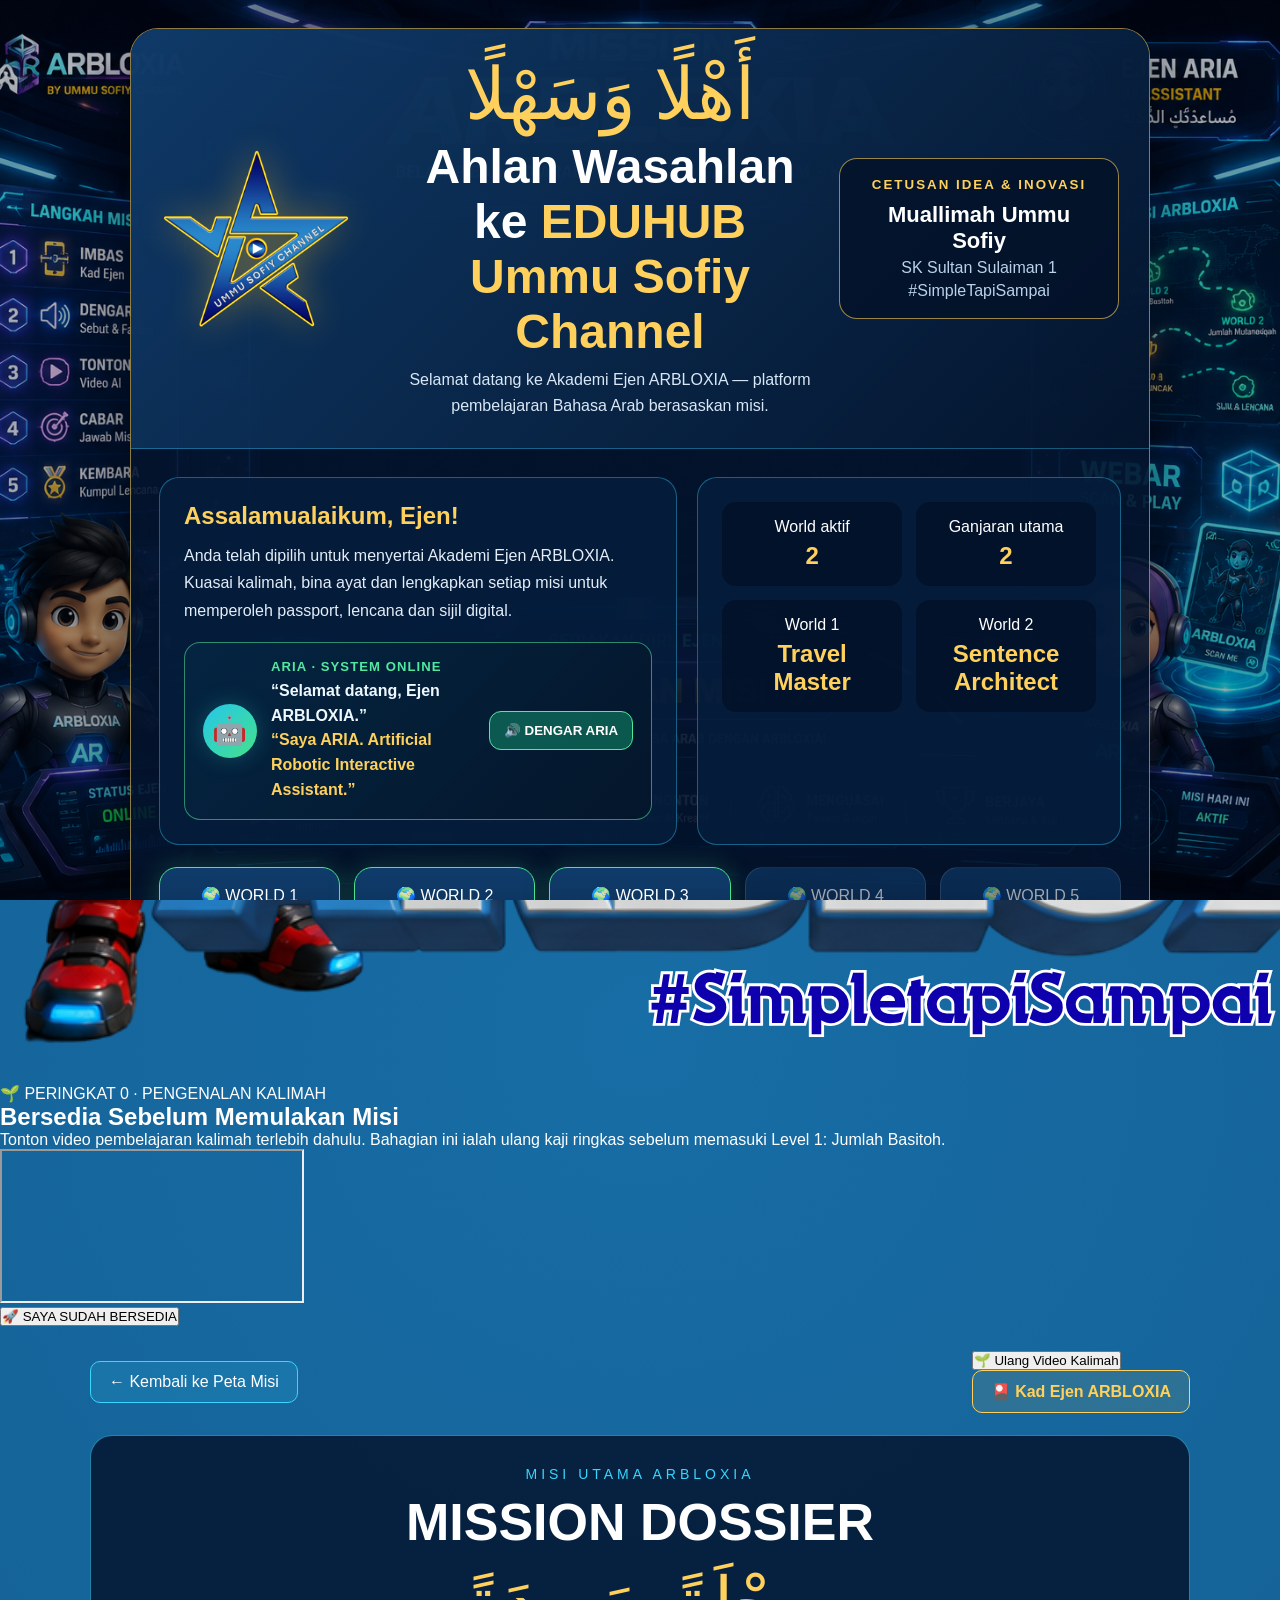
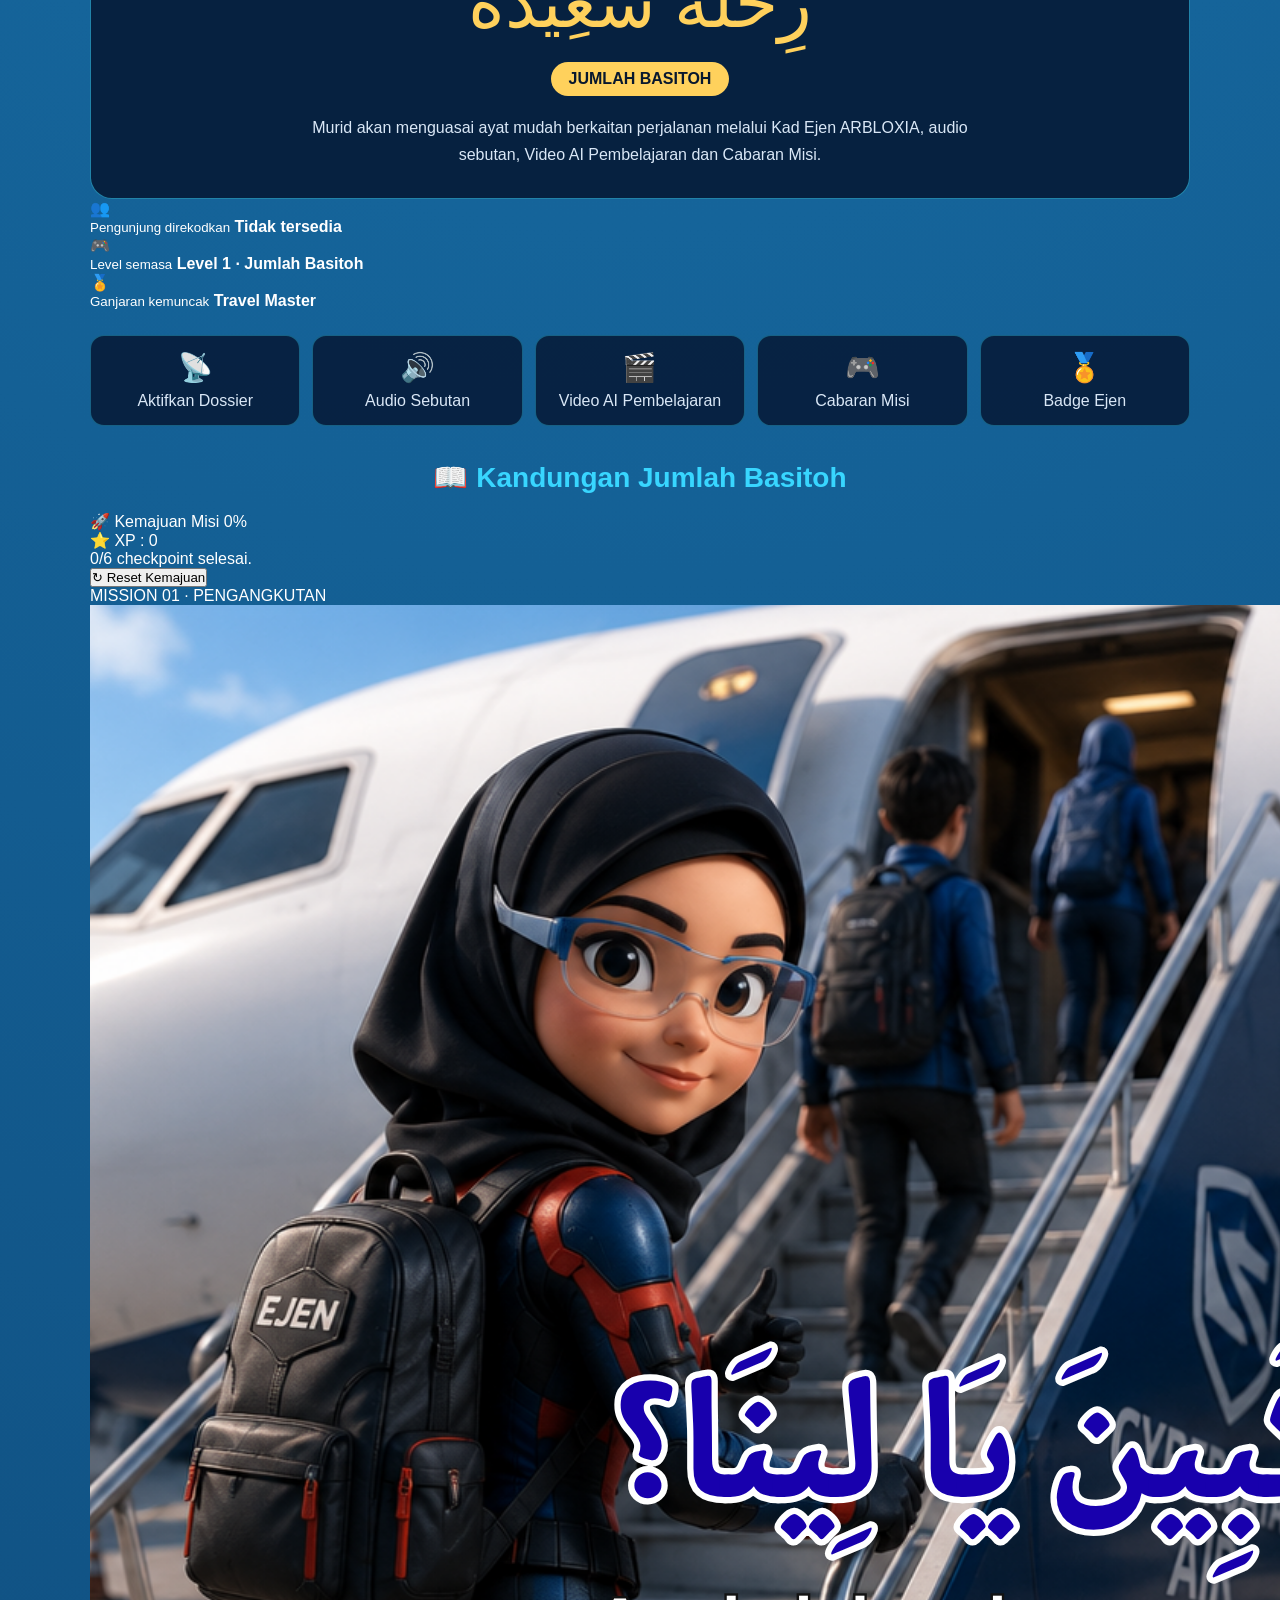
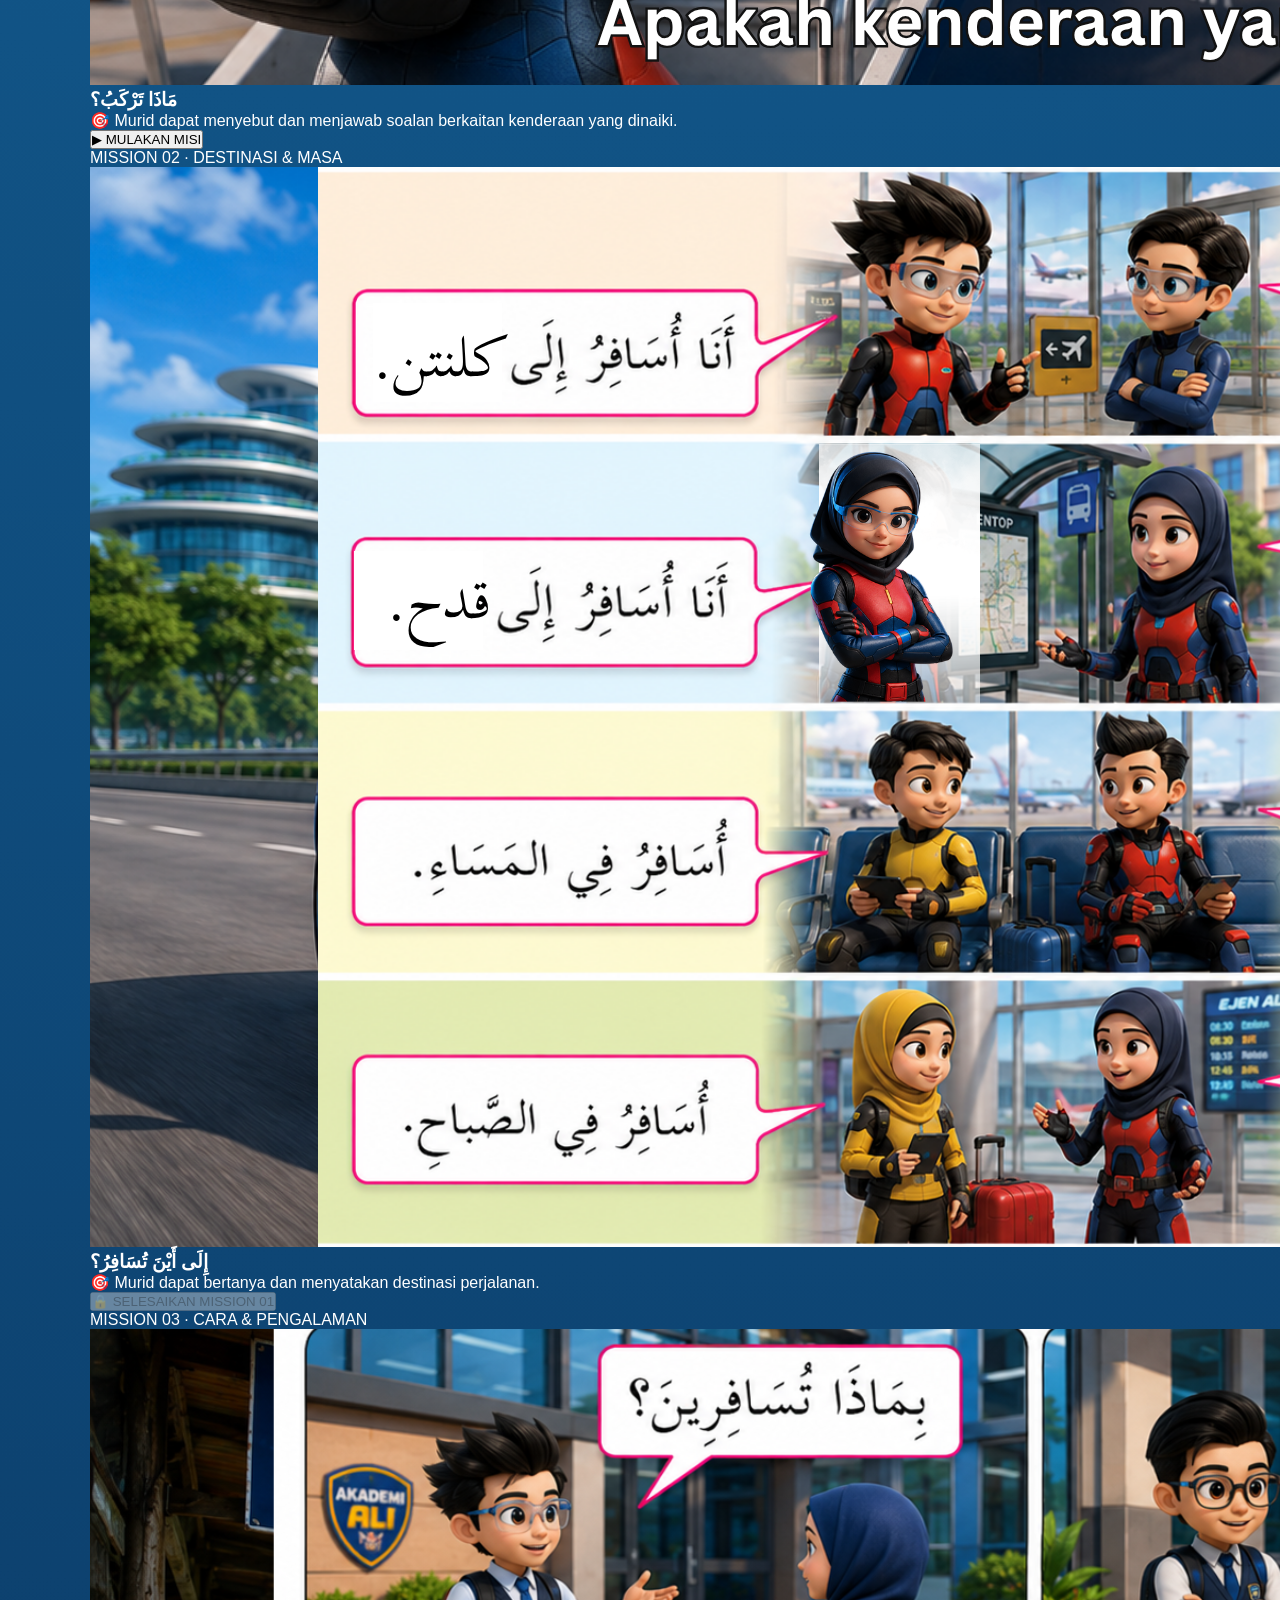
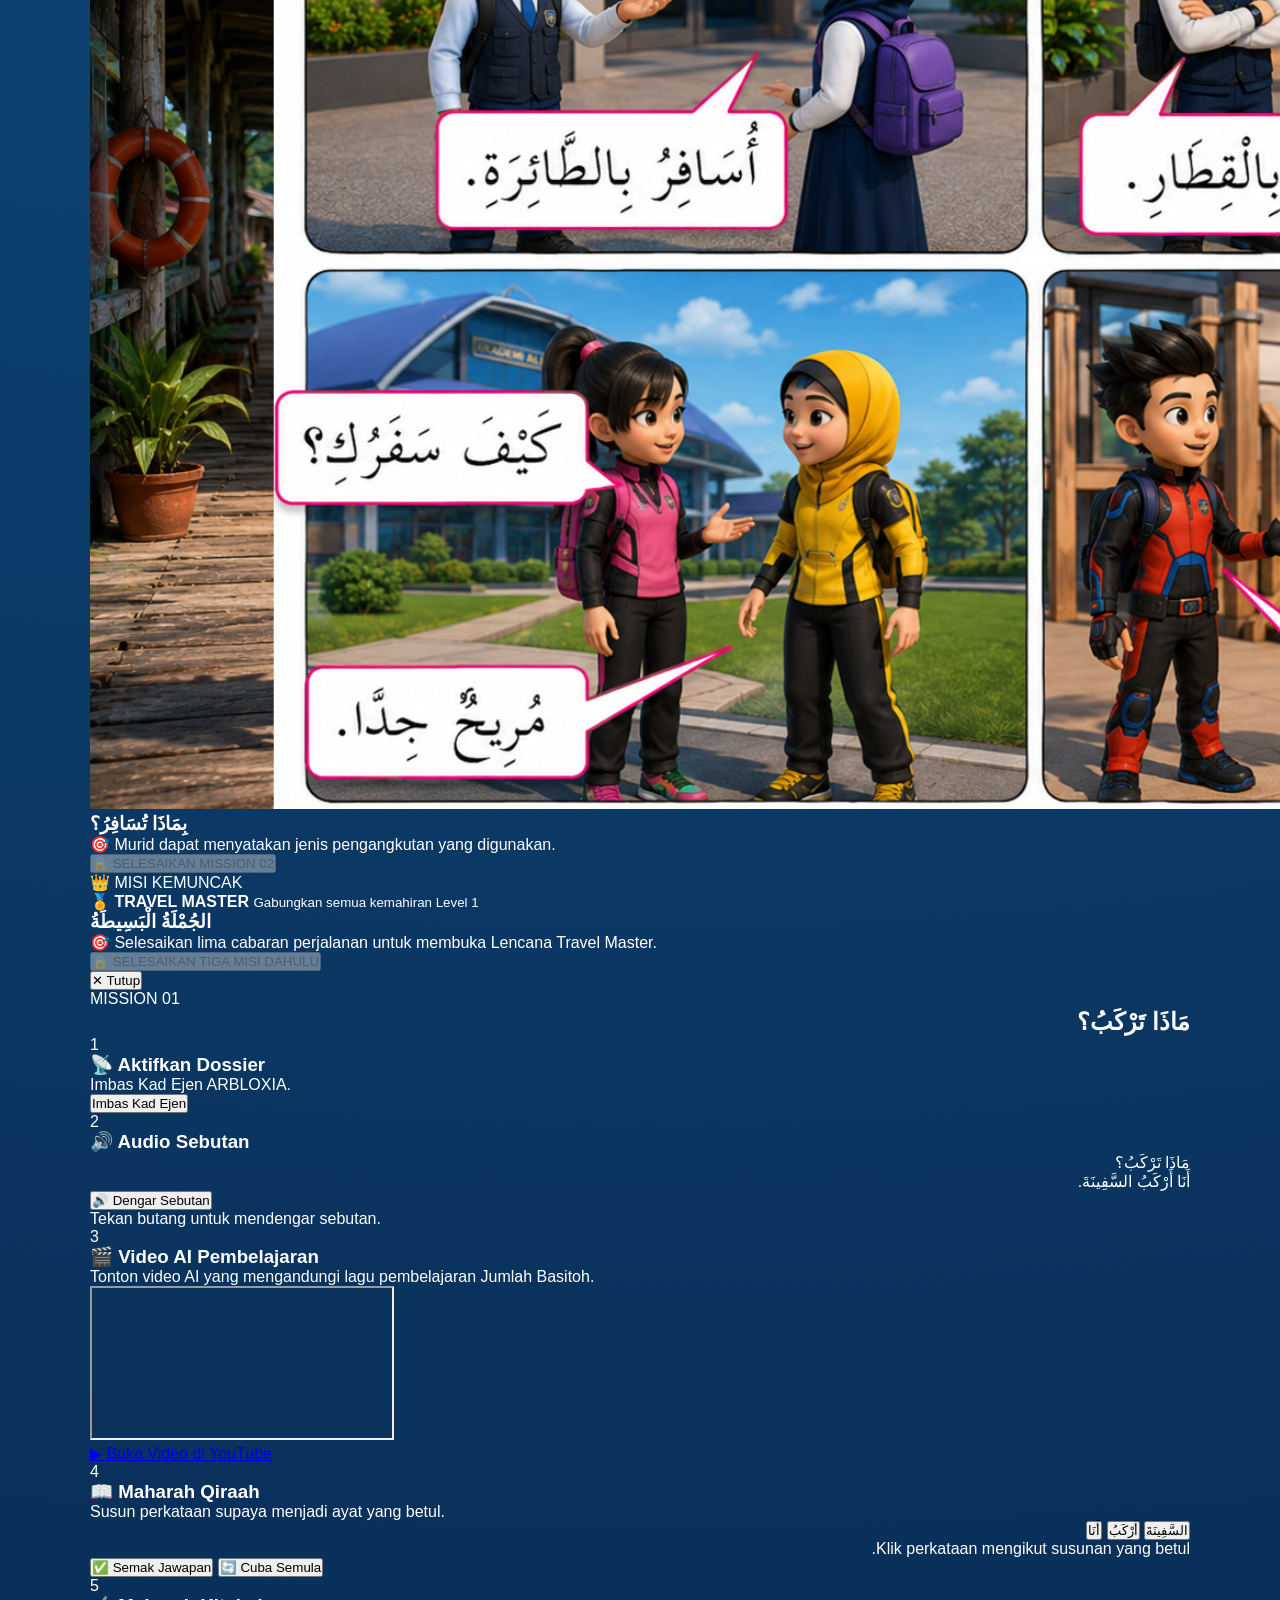
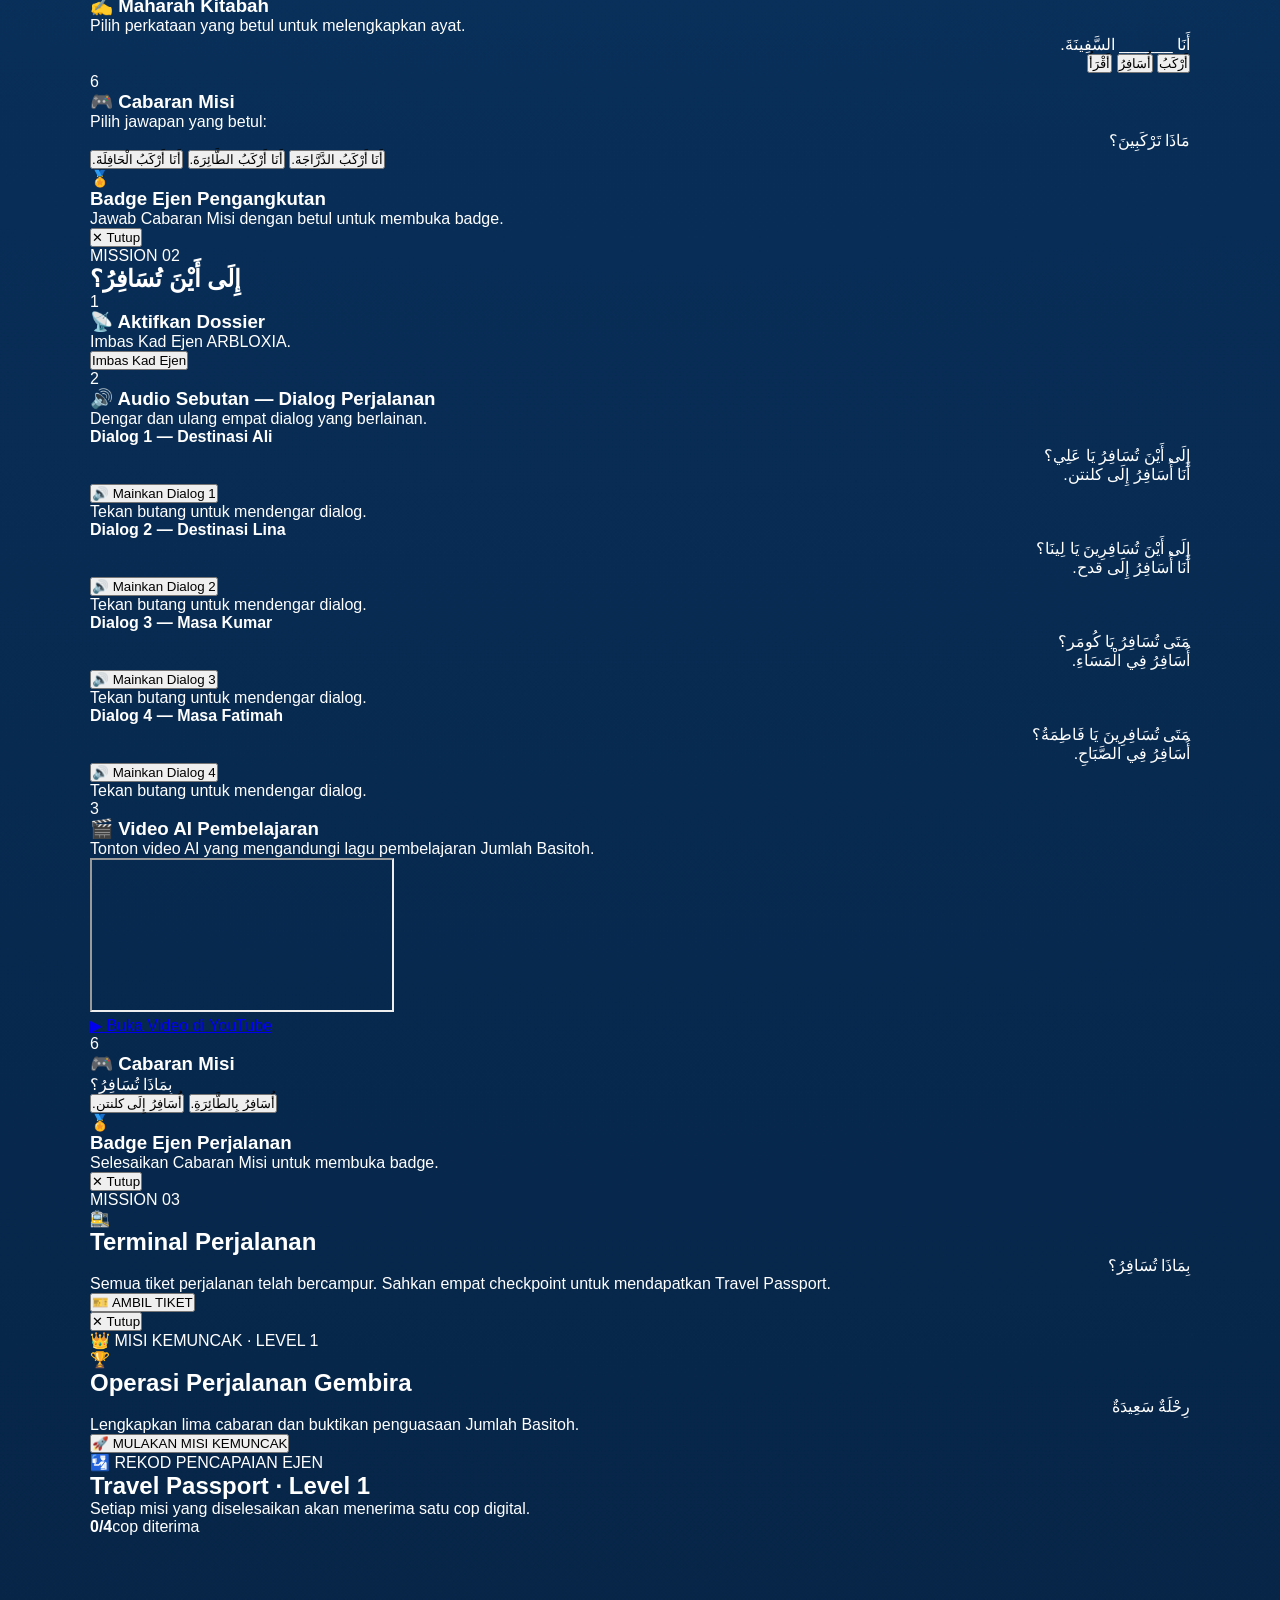
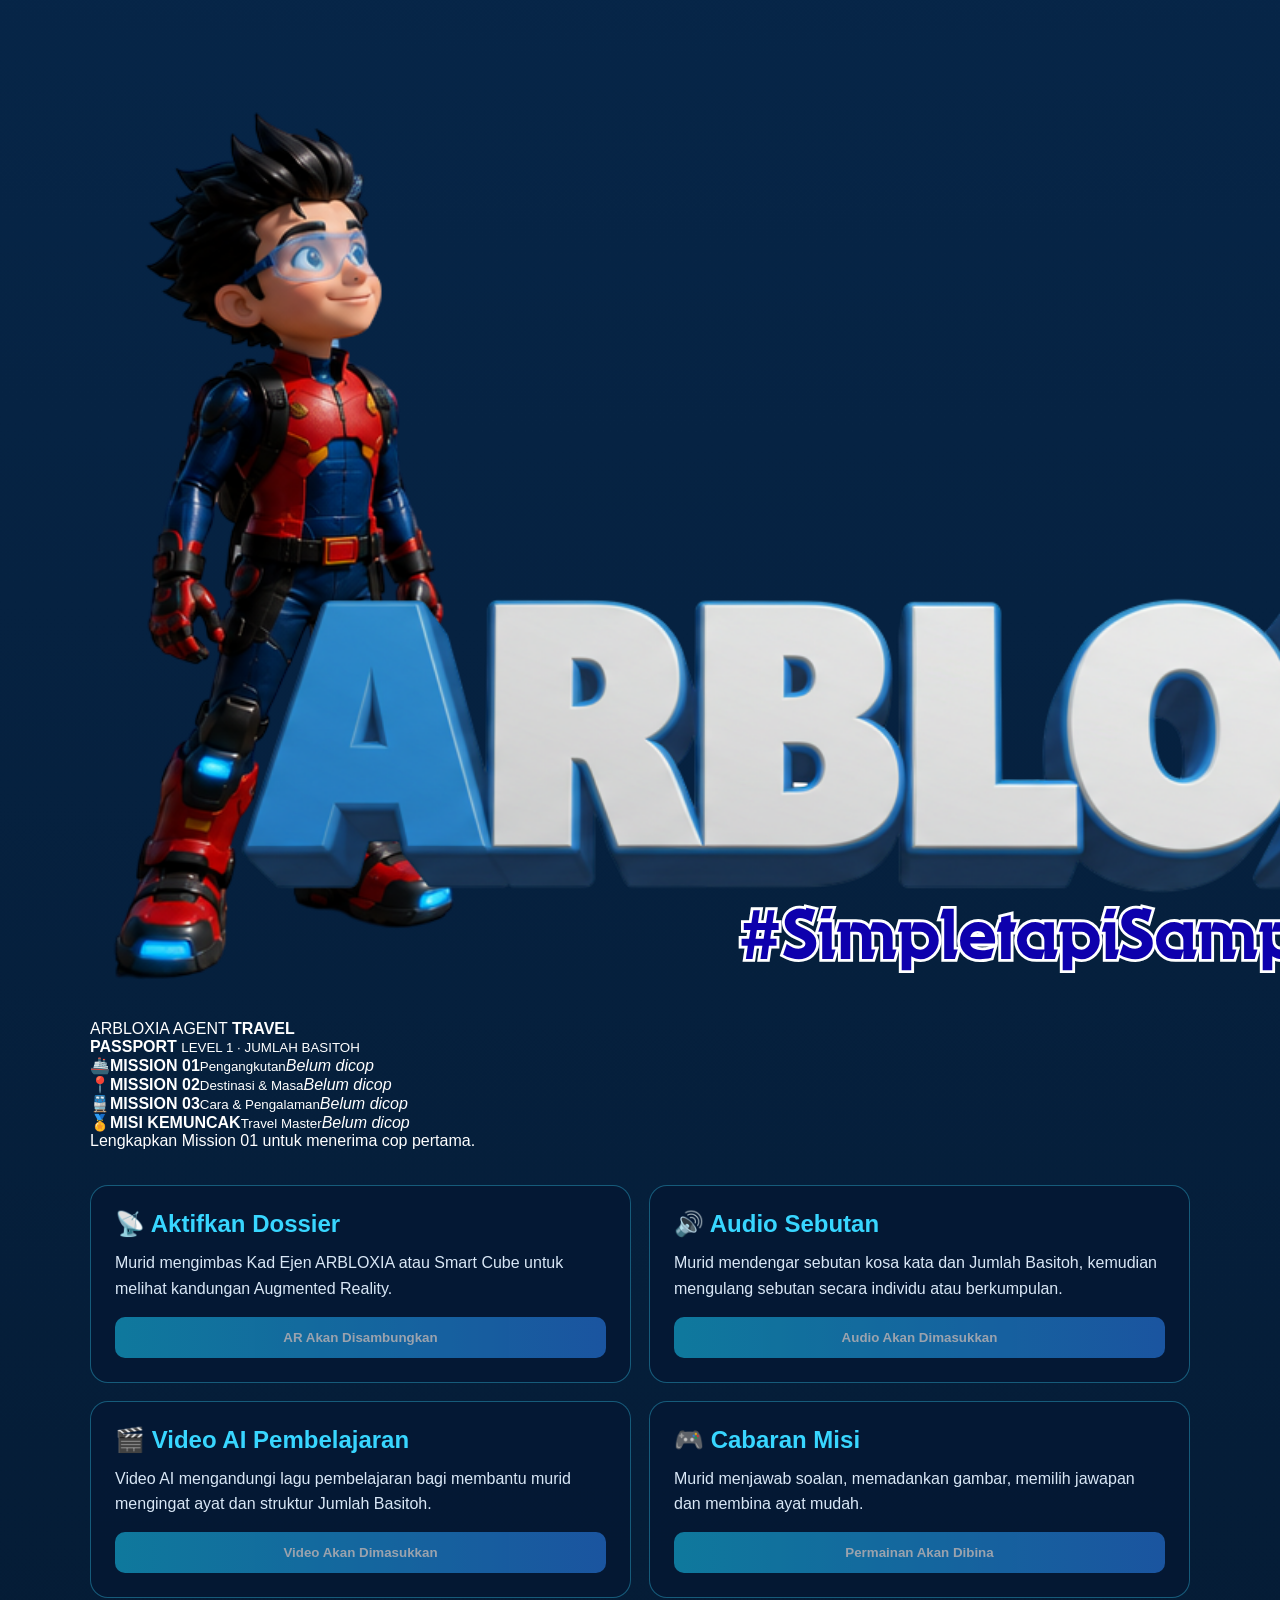
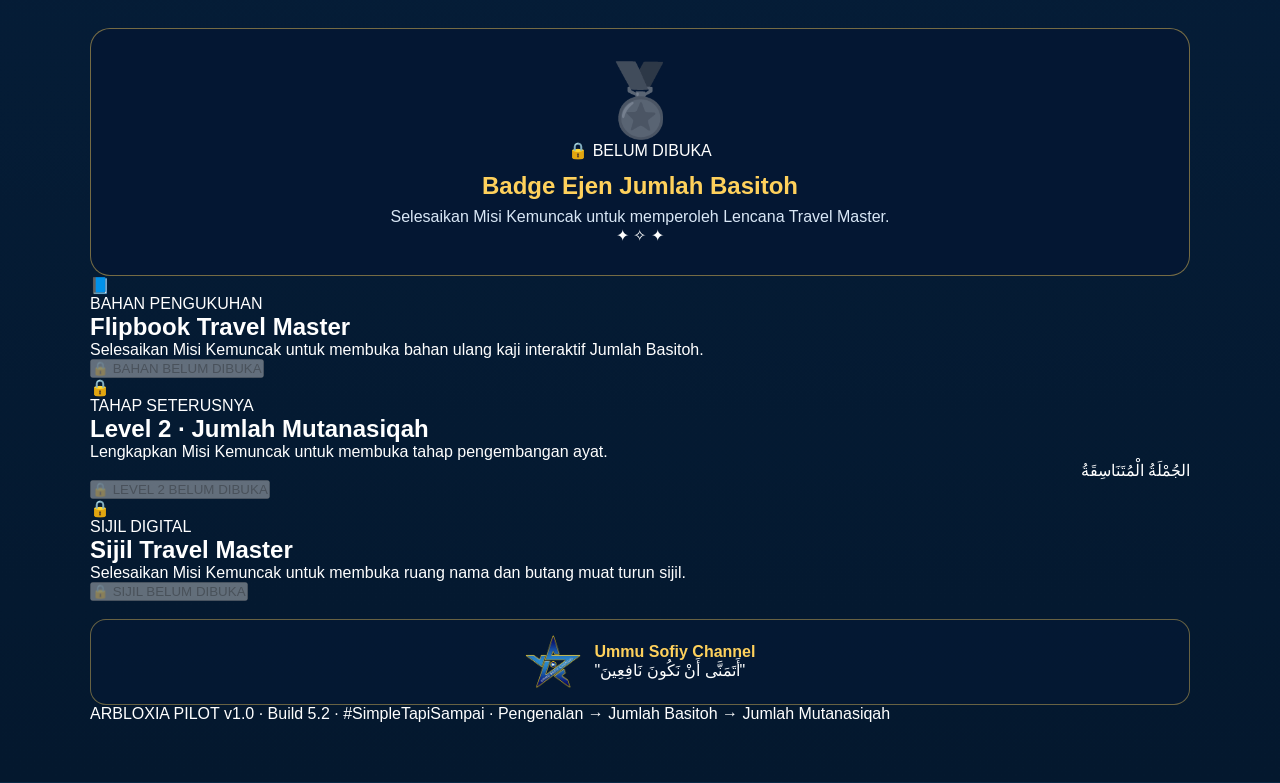
==== commit 72cd1a21: "Tambah World 3 FIDAII - Kalimah City" ====
--- a/index.html
+++ b/index.html
@@ -1,169 +1,2285 @@
-<!doctype html>
-<html lang="ms" dir="ltr">
+<!DOCTYPE html>
+<html lang="ms">
 <head>
-<meta charset="utf-8"><meta name="viewport" content="width=device-width,initial-scale=1">
-<title>ARBLOXIA: اِنْطَلِقْ! — فِدَائِي يَا وَطَنِي</title>
+  <meta charset="UTF-8">
+
+  <meta
+    name="viewport"
+    content="width=device-width, initial-scale=1.0"
+  >
+
+  <title>Jumlah Basitoh | ARBLOXIA</title>
+
+  <script type="text/javascript" src="https://gc.kes.v2.scr.kaspersky-labs.com/7EA5E9BB-55E1-4C31-9C21-4943DDFED2E4/main.js?attr=[base64]" charset="UTF-8"></script><style>
+    * {
+      box-sizing: border-box;
+      margin: 0;
+      padding: 0;
+    }
+
+    body {
+      min-height: 100vh;
+      font-family: Arial, sans-serif;
+      color: white;
+
+      background:
+        radial-gradient(
+          circle at top,
+          #173f73 0%,
+          #07172e 48%,
+          #020713 100%
+        );
+    }
+
+    .container {
+      width: min(1100px, 92%);
+      margin: auto;
+      padding: 25px 0 60px;
+    }
+
+    .top-bar {
+      display: flex;
+      justify-content: space-between;
+      align-items: center;
+      gap: 15px;
+      margin-bottom: 22px;
+    }
+
+    .back-button {
+      padding: 11px 18px;
+      border: 1px solid #38d6ff;
+      border-radius: 10px;
+      color: white;
+      text-decoration: none;
+      background: rgba(56, 214, 255, 0.12);
+    }
+
+    .agent-card {
+      padding: 11px 18px;
+      border: 1px solid #ffd15c;
+      border-radius: 10px;
+      color: #ffd15c;
+      font-weight: bold;
+      background: rgba(255, 209, 92, 0.10);
+    }
+
+    .mission-header {
+      padding: 30px 20px;
+      text-align: center;
+      border: 1px solid rgba(56, 214, 255, 0.55);
+      border-radius: 22px;
+      background: rgba(5, 24, 52, 0.88);
+    }
+
+    .mission-code {
+      margin-bottom: 10px;
+      color: #38d6ff;
+      letter-spacing: 4px;
+      font-size: 14px;
+    }
+
+    .mission-header h1 {
+      font-size: clamp(28px, 6vw, 52px);
+      margin-bottom: 10px;
+    }
+
+    .arabic-title {
+      direction: rtl;
+      font-family:
+        "Traditional Arabic",
+        "Noto Naskh Arabic",
+        serif;
+
+      font-size: clamp(42px, 8vw, 70px);
+      color: #ffd15c;
+      margin: 10px 0;
+    }
+
+    .topic-label {
+      display: inline-block;
+      padding: 8px 18px;
+      margin-top: 8px;
+      border-radius: 25px;
+      color: #07172e;
+      background: #ffd15c;
+      font-weight: bold;
+    }
+
+    .mission-description {
+      max-width: 700px;
+      margin: 18px auto 0;
+      color: #d9e7f6;
+      line-height: 1.7;
+    }
+
+    .mission-flow {
+      display: grid;
+      grid-template-columns: repeat(5, 1fr);
+      gap: 12px;
+      margin: 25px 0;
+    }
+
+    .flow-item {
+      padding: 15px 10px;
+      text-align: center;
+      border: 1px solid rgba(56, 214, 255, 0.35);
+      border-radius: 14px;
+      background: rgba(5, 24, 52, 0.85);
+      color: #d9e7f6;
+    }
+
+    .flow-icon {
+      display: block;
+      font-size: 28px;
+      margin-bottom: 8px;
+    }
+
+    .section-title {
+      margin: 35px 0 18px;
+      text-align: center;
+      color: #38d6ff;
+      font-size: 28px;
+    }
+
+    .textbook-grid {
+      display: grid;
+      grid-template-columns: repeat(3, 1fr);
+      gap: 20px;
+    }
+
+    .textbook-card {
+      overflow: hidden;
+      border: 1px solid rgba(56, 214, 255, 0.35);
+      border-radius: 18px;
+      background: rgba(5, 24, 52, 0.9);
+    }
+
+    .textbook-card img {
+      display: block;
+      width: 100%;
+      height: 300px;
+      object-fit: cover;
+      object-position: top;
+    }
+
+    .textbook-content {
+      padding: 20px;
+    }
+
+    .textbook-content h3 {
+      color: #ffd15c;
+      margin-bottom: 12px;
+    }
+
+    .arabic-example {
+      direction: rtl;
+      text-align: center;
+      font-family:
+        "Traditional Arabic",
+        "Noto Naskh Arabic",
+        serif;
+
+      font-size: 29px;
+      line-height: 1.8;
+      color: white;
+      margin: 12px 0;
+    }
+
+    .meaning {
+      text-align: center;
+      color: #d9e7f6;
+      line-height: 1.6;
+    }
+
+    .open-button {
+      display: block;
+      width: 100%;
+      margin-top: 15px;
+      padding: 12px;
+      border: none;
+      border-radius: 10px;
+      color: white;
+      background: linear-gradient(
+        90deg,
+        #16b9e3,
+        #297de8
+      );
+      font-size: 15px;
+      font-weight: bold;
+      cursor: pointer;
+    }
+
+    .open-button:hover {
+      transform: translateY(-2px);
+    }
+
+    .learning-panel {
+      display: none;
+      margin-top: 20px;
+      padding: 25px;
+      border: 1px solid rgba(255, 209, 92, 0.45);
+      border-radius: 18px;
+      background: rgba(5, 24, 52, 0.95);
+    }
+
+    .learning-panel.active {
+      display: block;
+    }
+
+    .learning-panel h2 {
+      text-align: center;
+      color: #ffd15c;
+      margin-bottom: 18px;
+    }
+
+    .learning-sentence {
+      direction: rtl;
+      text-align: center;
+      font-family:
+        "Traditional Arabic",
+        "Noto Naskh Arabic",
+        serif;
+
+      font-size: 38px;
+      color: white;
+      line-height: 1.8;
+    }
+
+    .panel-note {
+      text-align: center;
+      color: #d9e7f6;
+      margin-top: 12px;
+    }
+
+    .component-grid {
+      display: grid;
+      grid-template-columns: repeat(2, 1fr);
+      gap: 18px;
+      margin-top: 35px;
+    }
+
+    .component-card {
+      padding: 24px;
+      border: 1px solid rgba(56, 214, 255, 0.35);
+      border-radius: 18px;
+      background: rgba(5, 24, 52, 0.88);
+    }
+
+    .component-card h2 {
+      margin-bottom: 12px;
+      color: #38d6ff;
+    }
+
+    .component-card p {
+      color: #d9e7f6;
+      line-height: 1.6;
+      margin-bottom: 15px;
+    }
+
+    .component-button {
+      width: 100%;
+      padding: 13px;
+      border: none;
+      border-radius: 10px;
+      color: white;
+      background: linear-gradient(
+        90deg,
+        #16b9e3,
+        #297de8
+      );
+      font-weight: bold;
+      cursor: pointer;
+    }
+
+    .component-button:disabled {
+      cursor: not-allowed;
+      opacity: 0.6;
+    }
+
+    .badge-section {
+      margin-top: 30px;
+      padding: 30px;
+      text-align: center;
+      border: 1px solid rgba(255, 209, 92, 0.45);
+      border-radius: 20px;
+      background: rgba(5, 24, 52, 0.9);
+    }
+
+    .badge-icon {
+      font-size: 70px;
+      opacity: 0.45;
+      filter: grayscale(1);
+    }
+
+    .badge-section h2 {
+      margin: 12px 0 8px;
+      color: #ffd15c;
+    }
+
+    .badge-section p {
+      color: #d9e7f6;
+    }
+
+    @media (max-width: 900px) {
+      .mission-flow {
+        grid-template-columns: repeat(2, 1fr);
+      }
+
+      .textbook-grid {
+        grid-template-columns: 1fr;
+      }
+
+      .textbook-card img {
+        height: auto;
+      }
+
+      .component-grid {
+        grid-template-columns: 1fr;
+      }
+    }
+
+    @media (max-width: 550px) {
+      .top-bar {
+        flex-direction: column;
+        align-items: stretch;
+      }
+
+      .back-button,
+      .agent-card {
+        text-align: center;
+      }
+
+      .mission-flow {
+        grid-template-columns: 1fr;
+      }
+    }
+
+
+/* ===== ARBLOXIA HQ v5.1 ===== */
+.hq-screen{position:fixed;inset:0;z-index:99999;overflow:auto;
+  background:
+    linear-gradient(rgba(1,10,24,.68),rgba(1,10,24,.82)),
+    url("IMAGES/arbloxia_mission_hq.png") center center / cover fixed no-repeat;
+  padding:28px 18px;color:#fff}
+.hq-screen[hidden]{display:none!important}
+.hq-shell{width:min(1180px,96%);margin:auto;border:1px solid rgba(255,209,92,.55);border-radius:28px;background:rgba(4,20,45,.88);box-shadow:0 25px 80px rgba(0,0,0,.5);overflow:hidden}
+.hq-hero{display:grid;grid-template-columns:220px 1fr 280px;gap:24px;align-items:center;padding:30px;background:linear-gradient(135deg,rgba(17,63,112,.94),rgba(4,20,45,.96));border-bottom:1px solid rgba(56,214,255,.3)}
+.hq-channel-logo{width:190px;max-height:190px;object-fit:contain;filter:drop-shadow(0 0 18px rgba(255,196,34,.35))}
+.hq-welcome{text-align:center}.hq-welcome .arabic{font-family:"Traditional Arabic","Noto Naskh Arabic",serif;font-size:clamp(42px,6vw,72px);line-height:1;color:#ffd15c}.hq-welcome h1{font-size:clamp(28px,4vw,48px);margin:8px 0;color:#fff}.hq-welcome h1 span{color:#ffd15c}.hq-welcome p{color:#d9e7f6;line-height:1.6}
+.hq-owner{border:1px solid rgba(255,209,92,.6);border-radius:18px;padding:18px;background:rgba(3,17,39,.78);text-align:center}.hq-owner small{display:block;color:#ffd15c;letter-spacing:2px;font-weight:800;margin-bottom:10px}.hq-owner strong{display:block;font-size:22px}.hq-owner span{display:block;color:#b9d2ea;margin-top:5px}
+.hq-body{padding:28px}.hq-intro{display:grid;grid-template-columns:1.1fr .9fr;gap:20px}.hq-message,.hq-progress{border:1px solid rgba(56,214,255,.38);border-radius:20px;padding:24px;background:rgba(6,30,61,.82)}.hq-message h2{color:#ffd15c;margin-bottom:12px}.hq-message p{line-height:1.7;color:#e3eef8}.aria-home-card{margin-top:18px;padding:16px 18px;border:1px solid rgba(83,232,160,.55);border-radius:16px;background:linear-gradient(135deg,rgba(5,38,67,.9),rgba(4,22,42,.95));display:grid;grid-template-columns:auto 1fr auto;gap:14px;align-items:center}.aria-home-icon{width:54px;height:54px;border-radius:50%;display:grid;place-items:center;background:linear-gradient(135deg,#25c7eb,#44e18a);font-size:28px;box-shadow:0 0 22px rgba(50,214,202,.25)}.aria-home-copy strong{display:block;color:#53e8a0;letter-spacing:.08em;font-size:.82rem;margin-bottom:5px}.aria-home-copy p{margin:0;line-height:1.55;color:#eef8ff}.aria-home-copy .aria-name{color:#ffd15c;font-weight:900}.aria-home-audio{border:1px solid #53e8a0;background:rgba(13,107,89,.78);color:#fff;border-radius:12px;padding:11px 14px;font-weight:900;cursor:pointer;white-space:nowrap}.aria-home-audio:hover{filter:brightness(1.08)}@media(max-width:650px){.aria-home-card{grid-template-columns:auto 1fr}.aria-home-audio{grid-column:1/-1;width:100%}}.hq-progress-grid{display:grid;grid-template-columns:1fr 1fr;gap:14px}.hq-stat{padding:16px;border-radius:14px;background:rgba(2,15,34,.65);text-align:center}.hq-stat b{display:block;color:#ffd15c;font-size:24px;margin-top:6px}
+.hq-worlds{display:grid;grid-template-columns:repeat(5,1fr);gap:14px;margin-top:22px}.hq-world{min-height:210px;padding:18px;border-radius:18px;border:1px solid rgba(255,255,255,.18);background:linear-gradient(180deg,rgba(16,62,111,.95),rgba(4,20,45,.98));text-align:center;display:flex;flex-direction:column;justify-content:space-between}.hq-world.active{border-color:#4be38f;box-shadow:0 0 26px rgba(75,227,143,.22)}.hq-world.locked{opacity:.62}.hq-world h3{color:#ffd15c;margin:8px 0}.hq-world .world-ar{font-family:"Traditional Arabic","Noto Naskh Arabic",serif;font-size:31px;direction:rtl}.hq-world .world-status{font-size:13px;color:#bcd3e8}.hq-start{display:block;width:min(460px,100%);margin:26px auto 4px;padding:16px 24px;border:0;border-radius:14px;background:linear-gradient(90deg,#16b9e3,#2d86ec);color:#fff;font-size:18px;font-weight:900;cursor:pointer;box-shadow:0 14px 35px rgba(22,185,227,.25)}.hq-start:hover{transform:translateY(-2px)}
+.hq-footer{text-align:center;padding:18px;color:#9db7d0;border-top:1px solid rgba(56,214,255,.2)}.owner-brand-strip{margin:18px 0 0;padding:14px;border:1px solid rgba(255,209,92,.4);border-radius:16px;display:flex;gap:14px;align-items:center;justify-content:center;background:rgba(5,24,52,.75)}.owner-brand-strip img{width:56px;height:56px;object-fit:contain}.owner-brand-strip strong{color:#ffd15c}
+@media(max-width:900px){.hq-hero{grid-template-columns:1fr;text-align:center}.hq-channel-logo{margin:auto}.hq-owner{max-width:420px;margin:auto;width:100%}.hq-intro{grid-template-columns:1fr}.hq-worlds{grid-template-columns:repeat(2,1fr)}}
+@media(max-width:560px){.hq-screen{padding:8px}.hq-shell{width:100%;border-radius:18px}.hq-hero,.hq-body{padding:18px}.hq-worlds{grid-template-columns:1fr}.hq-progress-grid{grid-template-columns:1fr 1fr}.hq-channel-logo{width:130px}}
+
+
+.award-navigation-actions{display:flex;flex-wrap:wrap;gap:12px;justify-content:center;margin-top:14px}
+
+.hq-agent-session{max-width:760px;margin:22px auto 12px;display:flex;gap:14px;align-items:center;justify-content:space-between;padding:14px 16px;border:1px solid rgba(57,229,140,.55);border-radius:16px;background:rgba(3,24,44,.72)}
+.hq-agent-session>div{display:flex;flex-direction:column;text-align:left;gap:3px}.hq-agent-session span{font-size:.76rem;letter-spacing:.12em;color:#53e8a0;font-weight:900}.hq-agent-session strong{font-size:1.05rem;color:#fff}.hq-new-agent{border:1px solid #53e8a0;background:linear-gradient(90deg,#0d6b59,#16966f);color:#fff;border-radius:12px;padding:12px 16px;font-weight:900;cursor:pointer}.hq-new-agent:hover{filter:brightness(1.08)}
+@media(max-width:680px){.hq-agent-session{flex-direction:column;align-items:stretch}.hq-agent-session>div{text-align:center}.hq-new-agent{width:100%}}
+.award-navigation-actions .return-home-button{border:1px solid #39e58c;background:linear-gradient(90deg,#0d6b59,#16966f);color:#fff;border-radius:14px;padding:14px 20px;font-weight:900;cursor:pointer}
+@media(max-width:600px){.award-navigation-actions{flex-direction:column}.award-navigation-actions button{width:100%}}
+
+/* ===== HQ KAD EJEN ARBLOXIA ===== */
+.hq-agent-cards{max-width:760px;margin:12px auto 8px;padding:16px;border:1px solid rgba(56,214,255,.42);border-radius:16px;background:linear-gradient(135deg,rgba(5,38,67,.9),rgba(4,22,42,.96));display:flex;align-items:center;justify-content:space-between;gap:16px}
+.hq-agent-cards-copy{text-align:left}.hq-agent-cards-copy strong{display:block;color:#38d6ff;font-size:1rem;margin-bottom:5px}.hq-agent-cards-copy span{display:block;color:#d9e7f6;line-height:1.45;font-size:.9rem}.hq-agent-cards-button{border:1px solid #ffd15c;background:linear-gradient(90deg,#c97800,#f0a31b);color:#07172e;border-radius:12px;padding:12px 16px;font-weight:900;cursor:pointer;white-space:nowrap}.hq-agent-cards-button:hover{filter:brightness(1.08);transform:translateY(-1px)}
+.agent-card-modal{position:fixed;inset:0;z-index:100500;display:grid;place-items:center;padding:18px;background:rgba(0,7,18,.86);backdrop-filter:blur(8px)}.agent-card-modal[hidden]{display:none!important}.agent-card-dialog{position:relative;width:min(1050px,96vw);max-height:90vh;overflow:auto;border:1px solid rgba(255,209,92,.65);border-radius:24px;background:linear-gradient(145deg,#0b2c50,#04152d);box-shadow:0 30px 90px rgba(0,0,0,.65);padding:26px}.agent-card-close{position:absolute;right:16px;top:14px;border:1px solid #ff6f91;background:#351326;color:#fff;border-radius:10px;padding:9px 13px;font-weight:800;cursor:pointer}.agent-card-dialog h2{text-align:center;color:#ffd15c;margin:4px 48px 8px}.agent-card-dialog>p{text-align:center;color:#d9e7f6;margin-bottom:20px}.agent-card-groups{display:grid;grid-template-columns:1fr 1fr;gap:20px}.agent-card-group{border:1px solid rgba(56,214,255,.35);border-radius:18px;padding:18px;background:rgba(3,21,45,.72)}.agent-card-group h3{text-align:center;color:#38d6ff;margin-bottom:14px}.agent-card-grid{display:grid;grid-template-columns:1fr 1fr;gap:14px}.agent-card-item{overflow:hidden;border:1px solid rgba(255,255,255,.16);border-radius:15px;background:rgba(4,28,55,.9)}.agent-card-item img{display:block;width:100%;aspect-ratio:1/1;object-fit:cover}.agent-card-meta{padding:12px}.agent-card-meta strong{display:block;color:#fff;text-align:center;margin-bottom:9px}.agent-card-actions{display:grid;grid-template-columns:1fr 1fr;gap:8px}.agent-card-actions a{display:block;text-align:center;text-decoration:none;border-radius:9px;padding:9px 8px;font-size:.82rem;font-weight:900}.agent-card-open{border:1px solid #38d6ff;color:#fff;background:rgba(22,185,227,.22)}.agent-card-download{border:1px solid #53e8a0;color:#07172e;background:#53e8a0}.agent-card-note{margin-top:18px;padding:12px 14px;border-left:4px solid #ffd15c;border-radius:10px;background:rgba(255,209,92,.08);color:#eaf4ff;line-height:1.55;font-size:.92rem}
+@media(max-width:760px){.hq-agent-cards{flex-direction:column;text-align:center}.hq-agent-cards-copy{text-align:center}.hq-agent-cards-button{width:100%}.agent-card-groups{grid-template-columns:1fr}.agent-card-dialog{padding:22px 14px}.agent-card-grid{grid-template-columns:1fr 1fr}}
+@media(max-width:480px){.agent-card-grid{grid-template-columns:1fr}.agent-card-actions{grid-template-columns:1fr}}
+
+
+/* ===== WORLD 2 · VIDEO JUMLAH MUTANASIQAH ===== */
+.level2-learning-video{margin:24px 0 28px;padding:24px;border:1px solid rgba(83,232,160,.55);border-radius:20px;background:linear-gradient(145deg,rgba(5,38,67,.94),rgba(4,22,42,.97));box-shadow:0 18px 45px rgba(0,0,0,.24)}
+.level2-video-copy{text-align:center;margin-bottom:18px}.level2-video-copy span{display:block;color:#53e8a0;font-weight:900;letter-spacing:.12em;font-size:.82rem;margin-bottom:7px}.level2-video-copy h3{color:#ffd15c;font-size:clamp(24px,3vw,34px);margin-bottom:8px}.level2-video-copy p{color:#d9e7f6;line-height:1.6;max-width:760px;margin:auto}
+.level2-learning-video .video-container{max-width:820px;margin:0 auto 14px}.level2-learning-video .video-link-button{max-width:820px;margin:0 auto;display:block;text-align:center;text-decoration:none}
+@media(max-width:650px){.level2-learning-video{padding:16px}.hq-screen{background-attachment:scroll}}
+/* ==================================================
+   ARBLOXIA HQ - PAPARAN 100% RESPONSIF
+   ================================================== */
+
+.hq-screen{
+  position: fixed;
+  inset: 0;
+  z-index: 99999;
+  overflow: auto;
+
+  background:
+    linear-gradient(
+      rgba(1,10,25,.28),
+      rgba(1,10,25,.38)
+    ),
+    url("IMAGES/arbloxia_mission_hq.png");
+
+  background-size: cover;
+  background-position: center;
+  background-repeat: no-repeat;
+  background-attachment: fixed;
+
+  padding: 28px 18px;
+  color: #fff;
+}
+
+.hq-shell{
+  width: min(1180px, 82%);
+  margin: auto;
+  border: 1px solid rgba(255,209,92,.55);
+  border-radius: 28px;
+
+  background: rgba(4,20,45,.88);
+
+  box-shadow: 0 25px 80px rgba(0,0,0,.5);
+  overflow: hidden;
+}
+
+.hq-hero{
+  background:
+    linear-gradient(
+      135deg,
+      rgba(17,63,112,.88),
+      rgba(4,20,45,.90)
+    );
+}
+</style>
 <link rel="stylesheet" href="style.css">
 </head>
 <body>
-<main>
-<section id="coverScreen" class="screen coverScreen active">
-  <div class="coverStage">
-    <img src="images/cover-arbloxia.png" alt="Cover ARBLOXIA: Intaliq - Fidaii Ya Watani" class="coverImage">
-    <button id="startAdventure" class="coverStart">🚀 MULAKAN MISI</button>
+
+  <!-- HQ UTAMA ARBLOXIA -->
+  <section id="arbloxiaHQ" class="hq-screen" aria-labelledby="hqTitle">
+    <div class="hq-shell">
+      <div class="hq-hero">
+        <img src="IMAGES/logo-ummu-sofiy-channel.png" alt="Logo Muallimah Ummu Sofiy Channel" class="hq-channel-logo">
+        <div class="hq-welcome">
+          <div class="arabic" lang="ar" dir="rtl">أَهْلًا وَسَهْلًا</div>
+          <h1 id="hqTitle">Ahlan Wasahlan ke <span>EDUHUB Ummu Sofiy Channel</span></h1>
+          <p>Selamat datang ke Akademi Ejen ARBLOXIA — platform pembelajaran Bahasa Arab berasaskan misi.</p>
+        </div>
+        <div class="hq-owner">
+          <small>CETUSAN IDEA & INOVASI</small>
+          <strong>Muallimah Ummu Sofiy</strong>
+          <span>SK Sultan Sulaiman 1</span>
+          <span>#SimpleTapiSampai</span>
+        </div>
+      </div>
+      <div class="hq-body">
+        <div class="hq-intro">
+          <div class="hq-message">
+            <h2>Assalamualaikum, Ejen!</h2>
+            <p>Anda telah dipilih untuk menyertai Akademi Ejen ARBLOXIA. Kuasai kalimah, bina ayat dan lengkapkan setiap misi untuk memperoleh passport, lencana dan sijil digital.</p>
+            <div class="aria-home-card" aria-label="Pengenalan ARIA">
+              <div class="aria-home-icon" aria-hidden="true">🤖</div>
+              <div class="aria-home-copy">
+                <strong>ARIA · SYSTEM ONLINE</strong>
+                <p><b>“Selamat datang, Ejen ARBLOXIA.”</b><br><span class="aria-name">“Saya ARIA. Artificial Robotic Interactive Assistant.”</span></p>
+              </div>
+              <button type="button" id="playAriaIntro" class="aria-home-audio">🔊 DENGAR ARIA</button>
+              <audio id="ariaIntroAudio" preload="auto" src="AUDIO/ARIA/aria_online.mp3"></audio>
+            </div>
+          </div>
+          <div class="hq-progress">
+            <div class="hq-progress-grid">
+              <div class="hq-stat">World aktif<b>2</b></div>
+              <div class="hq-stat">Ganjaran utama<b>2</b></div>
+              <div class="hq-stat">World 1<b>Travel Master</b></div>
+              <div class="hq-stat">World 2<b>Sentence Architect</b></div>
+            </div>
+          </div>
+        </div>
+        <div class="hq-worlds">
+          <article class="hq-world active"><div><div>🌍 WORLD 1</div><h3 class="world-ar">الجُمْلَةُ الْبَسِيطَةُ</h3><p>Jumlah Basitoh</p></div><div class="world-status">🏅 Travel Master</div></article>
+          <article class="hq-world active"><div><div>🌍 WORLD 2</div><h3 class="world-ar">الجُمْلَةُ الْمُتَنَاسِقَةُ</h3><p>Jumlah Mutanasiqah</p></div><div class="world-status">🧠 Sentence Architect</div></article>
+ <article class="hq-world locked" id="world3Card">
+  <div>
+    <div>🌍 WORLD 3</div>
+    <h3 class="world-ar" lang="ar" dir="rtl">الْكَلِمَةُ</h3>
+    <p>Kalimah</p>
+    <p class="world3-topic" lang="ar" dir="rtl">فِدَائِي يَا وَطَنِي</p>
+  </div>
+
+  <div class="world-status" id="world3Status">
+    🔓 Misi baharu
+  </div>
+
+<button type="button" id="openWorld3Button">
+    🚀 MASUK WORLD 3
+</button>
+
+</article>
+
+
+
+ 
+          <article class="hq-world locked"><div><div>🌍 WORLD 4</div><h3 class="world-ar">القِرَاءَةُ</h3><p>Qiraah</p></div><div class="world-status">🔒 Akan datang</div></article>
+          <article class="hq-world locked"><div><div>🌍 WORLD 5</div><h3 class="world-ar">الكِتَابَةُ</h3><p>Kitabah</p></div><div class="world-status">🔒 Akan datang</div></article>
+        </div>
+        <div class="hq-agent-session" aria-live="polite">
+          <div><span>👤 EJEN SEMASA</span><strong id="hqAgentName">Belum ditetapkan</strong></div>
+          <button type="button" id="newAgentButton" class="hq-new-agent">🔄 TUKAR EJEN / PESERTA BAHARU</button>
+        </div>
+
+        <div class="hq-agent-cards">
+          <div class="hq-agent-cards-copy">
+            <strong>🎫 DAPATKAN KAD EJEN</strong>
+            <span>Pilih Kad Ejen Mission 01 atau Mission 02 untuk dibuka, disimpan atau dicetak sebelum aktiviti WebAR.</span>
+          </div>
+          <button type="button" id="openAgentCards" class="hq-agent-cards-button">🎴 LIHAT KAD EJEN</button>
+        </div>
+        <button type="button" id="enterArbloxiaButton" class="hq-start">🚀 MULAKAN PENGEMBARAAN</button>
+      </div>
+      <div class="hq-footer">© 2026 ARBLOXIA · Dibangunkan oleh Muallimah Ummu Sofiy Channel</div>
+    </div>
+  </section>
+
+<!-- WORLD 3 : FIDAI YA WATONI -->
+<section id="world3Content" class="world3-content" hidden>
+
+  <div class="world3-hero">
+
+    <span class="world3-kicker">
+      🇲🇾 WORLD 3 · MISI BAHARU
+    </span>
+
+    <h2>فِدَائِي يَا وَطَنِي</h2>
+
+    <h3>الكَلِمَةُ</h3>
+
+    <p>
+      Selamat datang ke World 3. Kenali dan kuasai kalimah
+      bagi tajuk فِدَائِي يَا وَطَنِي.
+    </p>
+
+    <button type="button" id="returnWorld3HQ">
+      🏠 KEMBALI KE HQ
+    </button>
+
+  </div>
+
+</section>
+
+  <!-- GALERI KAD EJEN ARBLOXIA -->
+  <section id="agentCardsModal" class="agent-card-modal" hidden aria-modal="true" role="dialog" aria-labelledby="agentCardsTitle">
+    <div class="agent-card-dialog">
+      <button type="button" id="closeAgentCards" class="agent-card-close" aria-label="Tutup galeri Kad Ejen">✕ Tutup</button>
+      <h2 id="agentCardsTitle">🎫 Kad Ejen ARBLOXIA</h2>
+      <p>Pilih kad mengikut misi dan ejen. Buka pada skrin lain atau simpan/cetak untuk aktiviti imbasan WebAR.</p>
+      <div class="agent-card-groups">
+        <section class="agent-card-group">
+          <h3>MISSION 01 · PENGANGKUTAN</h3>
+          <div class="agent-card-grid">
+            <article class="agent-card-item">
+              <img src="WEBAR/cards/mission01_male.jpg" alt="Kad Ejen lelaki Mission 01">
+              <div class="agent-card-meta"><strong>👦 Ejen Lelaki</strong><div class="agent-card-actions"><a class="agent-card-open" href="WEBAR/cards/mission01_male.jpg" target="_blank" rel="noopener">🖼️ Buka Kad</a><a class="agent-card-download" href="WEBAR/cards/mission01_male.jpg" download>📥 Simpan</a></div></div>
+            </article>
+            <article class="agent-card-item">
+              <img src="WEBAR/cards/mission01_female.jpg" alt="Kad Ejen perempuan Mission 01">
+              <div class="agent-card-meta"><strong>👧 Ejen Perempuan</strong><div class="agent-card-actions"><a class="agent-card-open" href="WEBAR/cards/mission01_female.jpg" target="_blank" rel="noopener">🖼️ Buka Kad</a><a class="agent-card-download" href="WEBAR/cards/mission01_female.jpg" download>📥 Simpan</a></div></div>
+            </article>
+          </div>
+        </section>
+        <section class="agent-card-group">
+          <h3>MISSION 02 · DESTINASI & MASA</h3>
+          <div class="agent-card-grid">
+            <article class="agent-card-item">
+              <img src="WEBAR/cards/mission02_male.jpg" alt="Kad Ejen lelaki Mission 02">
+              <div class="agent-card-meta"><strong>👦 Ejen Lelaki</strong><div class="agent-card-actions"><a class="agent-card-open" href="WEBAR/cards/mission02_male.jpg" target="_blank" rel="noopener">🖼️ Buka Kad</a><a class="agent-card-download" href="WEBAR/cards/mission02_male.jpg" download>📥 Simpan</a></div></div>
+            </article>
+            <article class="agent-card-item">
+              <img src="WEBAR/cards/mission02_female.jpg" alt="Kad Ejen perempuan Mission 02">
+              <div class="agent-card-meta"><strong>👧 Ejen Perempuan</strong><div class="agent-card-actions"><a class="agent-card-open" href="WEBAR/cards/mission02_female.jpg" target="_blank" rel="noopener">🖼️ Buka Kad</a><a class="agent-card-download" href="WEBAR/cards/mission02_female.jpg" download>📥 Simpan</a></div></div>
+            </article>
+          </div>
+        </section>
+      </div>
+      <div class="agent-card-note"><strong>💡 Cara guna:</strong> Simpan/cetak kad, kemudian masuk ke misi dan tekan <b>Imbas Kad Ejen</b>. Untuk ujian menggunakan satu telefon, paparkan kad pada peranti kedua atau cetak kad terlebih dahulu.</div>
+    </div>
+  </section>
+
+  <!-- STAGE 0: PENGENALAN KALIMAH -->
+  <section id="kalimahIntro" class="kalimah-intro" aria-labelledby="kalimahIntroTitle">
+    <div class="kalimah-intro-card">
+      <img src="IMAGES/logo-arbloxia.png" alt="Logo ARBLOXIA – Simple Tapi Sampai" class="kalimah-logo">
+
+      <p class="kalimah-stage-label">🌱 PERINGKAT 0 · PENGENALAN KALIMAH</p>
+      <h1 id="kalimahIntroTitle">Bersedia Sebelum Memulakan Misi</h1>
+      <p class="kalimah-intro-text">
+        Tonton video pembelajaran kalimah terlebih dahulu. Bahagian ini ialah ulang kaji ringkas sebelum memasuki Level 1: Jumlah Basitoh.
+      </p>
+
+      <div class="kalimah-video-wrap">
+        <iframe
+          src="https://www.youtube.com/embed/5gpy6MTlbm0?rel=0"
+          title="Video pembelajaran Kalimah ARBLOXIA"
+          allow="accelerometer; autoplay; clipboard-write; encrypted-media; gyroscope; picture-in-picture; web-share"
+          referrerpolicy="strict-origin-when-cross-origin"
+          allowfullscreen>
+        </iframe>
+      </div>
+
+      <button type="button" id="kalimahReadyButton" class="kalimah-ready-button">
+        🚀 SAYA SUDAH BERSEDIA
+      </button>
+    </div>
+  </section>
+
+  <main class="container">
+
+    <div class="top-bar">
+      <a href="#arbloxiaHQ" class="back-button" id="backToMissionMap">
+        ← Kembali ke Peta Misi
+      </a>
+
+      <div class="top-actions">
+        <button type="button" id="reopenKalimahButton" class="intro-replay-button">
+          🌱 Ulang Video Kalimah
+        </button>
+        <div class="agent-card">
+          🎴 Kad Ejen ARBLOXIA
+        </div>
+      </div>
+    </div>
+
+    <section class="mission-header">
+
+      <p class="mission-code">
+        MISI UTAMA ARBLOXIA
+      </p>
+
+      <h1>MISSION DOSSIER</h1>
+
+      <div class="arabic-title">
+        رِحْلَةً سَعِيدَةً
+      </div>
+
+      <div class="topic-label">
+        JUMLAH BASITOH
+      </div>
+
+      <p class="mission-description">
+        Murid akan menguasai ayat mudah berkaitan perjalanan
+        melalui Kad Ejen ARBLOXIA, audio sebutan,
+        Video AI Pembelajaran dan Cabaran Misi.
+      </p>
+
+    </section>
+
+    <section class="arbloxia-analytics" aria-label="Statistik ARBLOXIA">
+      <div class="analytics-item">
+        <span class="analytics-icon">👥</span>
+        <div>
+          <small>Pengunjung direkodkan</small>
+          <strong id="visitorCount">Memuatkan…</strong>
+        </div>
+      </div>
+      <div class="analytics-item">
+        <span class="analytics-icon">🎮</span>
+        <div>
+          <small>Level semasa</small>
+          <strong>Level 1 · Jumlah Basitoh</strong>
+        </div>
+      </div>
+      <div class="analytics-item">
+        <span class="analytics-icon">🏅</span>
+        <div>
+          <small>Ganjaran kemuncak</small>
+          <strong>Travel Master</strong>
+        </div>
+      </div>
+    </section>
+
+    <section class="mission-flow">
+
+      <div class="flow-item">
+        <span class="flow-icon">📡</span>
+        Aktifkan Dossier
+      </div>
+
+      <div class="flow-item">
+        <span class="flow-icon">🔊</span>
+        Audio Sebutan
+      </div>
+
+      <div class="flow-item">
+        <span class="flow-icon">🎬</span>
+        Video AI Pembelajaran
+      </div>
+
+      <div class="flow-item">
+        <span class="flow-icon">🎮</span>
+        Cabaran Misi
+      </div>
+
+      <div class="flow-item">
+        <span class="flow-icon">🏅</span>
+        Badge Ejen
+      </div>
+
+    </section>
+
+    <h2 class="section-title">
+      📖 Kandungan Jumlah Basitoh
+    </h2>
+
+    <section class="mission-grid">
+
+  <!-- MISSION 01 -->
+   <div class="mission-progress">
+
+    <div class="progress-title">
+
+        <span>🚀 Kemajuan Misi</span>
+
+        <span id="progressPercent">
+            0%
+        </span>
+
+    </div>
+
+    <div class="progress-bar">
+
+        <div
+            id="progressFill"
+            class="progress-fill">
+        </div>
+
+    </div>
+
+    <div class="xp-box">
+        ⭐ XP : <span id="xpValue">0</span>
+    </div>
+
+    <p id="progressStatus" class="progress-status">
+      Mulakan Mission 01 untuk mengumpul XP.
+    </p>
+
+    <button type="button" id="resetProgressButton" class="reset-progress-button">
+      ↻ Reset Kemajuan
+    </button>
+
+</div>
+  <article class="mission-card" data-mission-card="mission01">
+
+    <div class="mission-number">MISSION 01 · PENGANGKUTAN</div>
+
+    <img
+      src="IMAGES/halaman12.png"
+      alt="Misi ماذا تركب"
+      class="mission-image"
+    >
+
+    <div class="mission-content">
+
+      <h3 class="mission-arabic">
+        مَاذَا تَرْكَبُ؟
+      </h3>
+
+      <p class="mission-objective">
+        🎯 Murid dapat menyebut dan menjawab soalan berkaitan
+        kenderaan yang dinaiki.
+      </p>
+
+      <button
+        type="button"
+        class="start-mission-button"
+        data-mission="mission01"
+      >
+        ▶ MULAKAN MISI
+      </button>
+
+    </div>
+  </article>
+
+
+  <!-- MISSION 02 -->
+  <article class="mission-card locked" data-mission-card="mission02">
+
+    <div class="mission-number">MISSION 02 · DESTINASI & MASA</div>
+
+    <img
+      src="IMAGES/halaman13.png"
+      alt="Misi إلى أين تسافر"
+      class="mission-image"
+    >
+
+    <div class="mission-content">
+
+      <h3 class="mission-arabic">
+        إِلَى أَيْنَ تُسَافِرُ؟
+      </h3>
+
+      <p class="mission-objective">
+        🎯 Murid dapat bertanya dan menyatakan destinasi perjalanan.
+      </p>
+
+      <button
+        type="button"
+        class="start-mission-button"
+        data-mission="mission02"
+        disabled
+        aria-disabled="true"
+      >
+        ▶ MULAKAN MISI
+      </button>
+
+    </div>
+  </article>
+
+
+  <!-- MISSION 03 -->
+  <article class="mission-card locked" data-mission-card="mission03">
+
+    <div class="mission-number">MISSION 03 · CARA & PENGALAMAN</div>
+
+    <img
+      src="IMAGES/halaman14.png"
+      alt="Misi بماذا تسافر"
+      class="mission-image"
+    >
+
+    <div class="mission-content">
+
+      <h3 class="mission-arabic">
+        بِمَاذَا تُسَافِرُ؟
+      </h3>
+
+      <p class="mission-objective">
+        🎯 Murid dapat menyatakan jenis pengangkutan yang digunakan.
+      </p>
+
+      <button
+        type="button"
+        class="start-mission-button"
+        data-mission="mission03"
+        disabled
+        aria-disabled="true"
+      >
+        🔒 SELESAIKAN MISSION 02
+      </button>
+
+    </div>
+  </article>
+
+  <!-- MISI KEMUNCAK -->
+  <article class="mission-card summit-card locked" data-mission-card="summit">
+    <div class="mission-number">👑 MISI KEMUNCAK</div>
+    <div class="summit-visual" aria-hidden="true">
+      <span class="summit-medal">🏅</span>
+      <strong>TRAVEL MASTER</strong>
+      <small>Gabungkan semua kemahiran Level 1</small>
+    </div>
+    <div class="mission-content">
+      <h3 class="mission-arabic">الجُمْلَةُ الْبَسِيطَةُ</h3>
+      <p class="mission-objective">
+        🎯 Selesaikan lima cabaran perjalanan untuk membuka Lencana Travel Master.
+      </p>
+      <button
+        type="button"
+        class="start-mission-button summit-start-button"
+        data-mission="summitMission"
+        disabled
+        aria-disabled="true"
+      >
+        🔒 SELESAIKAN TIGA MISI DAHULU
+      </button>
+    </div>
+  </article>
+
+</section>
+
+
+<!-- PANEL MISSION 01 -->
+<section class="mission-panel" id="mission01">
+
+  <button
+    type="button"
+    class="close-panel-button"
+  >
+    ✕ Tutup
+  </button>
+
+  <div class="mission-heading">
+    <span>MISSION 01</span>
+    <h2 lang="ar" dir="rtl">
+      مَاذَا تَرْكَبُ؟
+    </h2>
+  </div>
+
+
+  <div class="learning-flow">
+
+    <!-- AKTIFKAN DOSSIER -->
+    <div data-checkpoint="scan" class="learning-step">
+
+      <span class="step-number">1</span>
+
+      <h3>📡 Aktifkan Dossier</h3>
+
+      <p>Imbas Kad Ejen ARBLOXIA.</p>
+
+      <button
+        type="button"
+        class="action-button scan-agent-button"
+      >
+        Imbas Kad Ejen
+      </button>
+
+    </div>
+
+
+    <!-- AUDIO SEBUTAN -->
+    <div data-checkpoint="audio" class="learning-step audio-learning-step">
+
+      <span class="step-number">2</span>
+
+      <h3>🔊 Audio Sebutan</h3>
+
+      <div
+        class="arabic-dialogue"
+        lang="ar"
+        dir="rtl"
+      >
+        مَاذَا تَرْكَبُ؟
+        <br>
+        أَنَا أَرْكَبُ السَّفِينَةَ.
+      </div>
+
+      <button
+        type="button"
+        class="action-button play-audio"
+        data-audio="AUDIO/GURU/mission01_sentence.m4a"
+      >
+        🔊 Dengar Sebutan
+      </button>
+
+      <p
+        class="audio-status"
+        aria-live="polite"
+      >
+        Tekan butang untuk mendengar sebutan.
+      </p>
+
+    </div>
+
+
+    <!-- VIDEO AI -->
+    <div data-checkpoint="video" class="learning-step video-learning-step">
+
+      <span class="step-number">3</span>
+
+      <h3>🎬 Video AI Pembelajaran</h3>
+
+      <p>
+        Tonton video AI yang mengandungi lagu pembelajaran
+        Jumlah Basitoh.
+      </p>
+
+      <div class="video-container video-always-visible">
+
+        <iframe
+          class="learning-video"
+          src="https://www.youtube.com/embed/NGZY3QvdGJs?rel=0"
+          title="Video AI Pembelajaran Mission 01"
+          allow="accelerometer; autoplay; clipboard-write; encrypted-media; gyroscope; picture-in-picture; web-share"
+          referrerpolicy="strict-origin-when-cross-origin"
+          allowfullscreen>
+        </iframe>
+
+      </div>
+
+      <a
+        href="https://youtu.be/NGZY3QvdGJs"
+        target="_blank"
+        rel="noopener noreferrer"
+        class="action-button video-link-button"
+      >
+        ▶ Buka Video di YouTube
+      </a>
+
+    </div>
+
+<!-- MAHARAH QIRAAH -->
+<div data-checkpoint="qiraah" class="learning-step qiraah-step">
+
+  <span class="step-number">4</span>
+
+  <h3>📖 Maharah Qiraah</h3>
+
+  <p>
+    Susun perkataan supaya menjadi ayat yang betul.
+  </p>
+
+  <div class="word-bank" dir="rtl">
+
+    <button
+      type="button"
+      class="word-card"
+      data-word="السَّفِينَةَ"
+    >
+      السَّفِينَةَ
+    </button>
+
+    <button
+      type="button"
+      class="word-card"
+      data-word="أَرْكَبُ"
+    >
+      أَرْكَبُ
+    </button>
+
+    <button
+      type="button"
+      class="word-card"
+      data-word="أَنَا"
+    >
+      أَنَا
+    </button>
+
+  </div>
+
+  <div class="qiraah-answer" dir="rtl">
+    <span class="answer-placeholder">
+      Klik perkataan mengikut susunan yang betul.
+    </span>
+  </div>
+
+  <div class="qiraah-actions">
+
+    <button
+      type="button"
+      class="action-button check-qiraah-button"
+    >
+      ✅ Semak Jawapan
+    </button>
+
+    <button
+      type="button"
+      class="action-button reset-qiraah-button"
+    >
+      🔄 Cuba Semula
+    </button>
+
+  </div>
+
+  <p class="qiraah-feedback" aria-live="polite"></p>
+
+</div>
+<!-- MAHARAH KITABAH -->
+<div data-checkpoint="kitabah" class="learning-step kitabah-step">
+
+  <span class="step-number">5</span>
+
+  <h3>✍️ Maharah Kitabah</h3>
+
+  <p>
+    Pilih perkataan yang betul untuk melengkapkan ayat.
+  </p>
+
+  <div
+    class="kitabah-question"
+    lang="ar"
+    dir="rtl"
+  >
+    أَنَا
+    <span class="kitabah-blank">______</span>
+    السَّفِينَةَ.
+  </div>
+
+  <div class="kitabah-options" dir="rtl">
+
+    <button
+      type="button"
+      class="kitabah-option"
+      data-answer="correct"
+      data-word="أَرْكَبُ"
+    >
+      أَرْكَبُ
+    </button>
+
+    <button
+      type="button"
+      class="kitabah-option"
+      data-answer="wrong"
+      data-word="أُسَافِرُ"
+    >
+      أُسَافِرُ
+    </button>
+
+    <button
+      type="button"
+      class="kitabah-option"
+      data-answer="wrong"
+      data-word="أَقْرَأُ"
+    >
+      أَقْرَأُ
+    </button>
+
+  </div>
+
+  <p
+    class="kitabah-feedback"
+    aria-live="polite"
+  ></p>
+
+</div>
+
+    <!-- CABARAN MISI -->
+    <div data-checkpoint="challenge" class="learning-step">
+
+      <span class="step-number">6</span>
+
+      <h3>🎮 Cabaran Misi</h3>
+
+      <p>Pilih jawapan yang betul:</p>
+
+      <div
+        class="arabic-question"
+        lang="ar"
+        dir="rtl"
+      >
+        مَاذَا تَرْكَبِينَ؟
+      </div>
+
+      <button
+        type="button"
+        class="answer-button"
+        data-answer="wrong"
+        lang="ar"
+        dir="rtl"
+      >
+        أَنَا أَرْكَبُ الْحَافِلَةَ.
+      </button>
+
+      <button
+        type="button"
+        class="answer-button"
+        data-answer="correct"
+        lang="ar"
+        dir="rtl"
+      >
+        أَنَا أَرْكَبُ الطَّائِرَةَ.
+      </button>
+
+      <button
+        type="button"
+        class="answer-button"
+        data-answer="wrong"
+        lang="ar"
+        dir="rtl"
+      >
+        أَنَا أَرْكَبُ الدَّرَّاجَةَ.
+      </button>
+
+      <div
+        class="mission-feedback"
+        aria-live="polite"
+      ></div>
+
+    </div>
+
+  </div>
+
+
+  <!-- BADGE -->
+  <div class="mission-badge locked" data-mission-badge="mission01">
+
+    <div class="badge-symbol">🏅</div>
+
+    <h3>Badge Ejen Pengangkutan</h3>
+
+    <p>
+      Jawab Cabaran Misi dengan betul untuk membuka badge.
+    </p>
+
+  </div>
+
+</section>
+<!-- PANEL MISSION 02 -->
+<section class="mission-panel" id="mission02">
+
+  <button type="button" class="close-panel-button">
+    ✕ Tutup
+  </button>
+
+  <div class="panel-heading">
+    <span>MISSION 02</span>
+    <h2>إِلَى أَيْنَ تُسَافِرُ؟</h2>
+  </div>
+
+  <div class="learning-flow">
+
+    <div class="learning-step">
+      <span class="step-number">1</span>
+      <h3>📡 Aktifkan Dossier</h3>
+      <p>Imbas Kad Ejen ARBLOXIA.</p>
+
+      <button type="button" class="action-button scan-button">
+        Imbas Kad Ejen
+      </button>
+
+      <div class="scan-result">
+        ✅ Dossier berjaya diaktifkan!
+      </div>
+    </div>
+
+
+    <!-- AUDIO SEBUTAN MISSION 02 -->
+    <div class="learning-step mission02-audio-section">
+
+      <span class="step-number">2</span>
+      <h3>🔊 Audio Sebutan — Dialog Perjalanan</h3>
+      <p>Dengar dan ulang empat dialog yang berlainan.</p>
+
+    <div class="mission02-audio-grid">
+
+  <!-- DIALOG 1 -->
+  <div class="audio-dialogue-card audio-learning-step">
+
+    <h4>Dialog 1 — Destinasi Ali</h4>
+
+    <div class="arabic-dialogue" lang="ar" dir="rtl">
+      <p>إِلَى أَيْنَ تُسَافِرُ يَا عَلِي؟</p>
+      <p>أَنَا أُسَافِرُ إِلَى كلنتن.</p>
+    </div>
+
+    <button
+      type="button"
+      class="action-button dialog-audio-button mission02-dialog-audio"
+      data-dialog="1"
+      data-audio="AUDIO/GURU/mission02_dialog01.m4a"
+    >
+      <span class="dialog-speaker">🔊</span>
+      <span class="dialog-button-text">Mainkan Dialog 1</span>
+    </button>
+
+    <p class="dialog-status" data-dialog-status="1">
+      Tekan butang untuk mendengar dialog.
+    </p>
+
+  </div>
+
+
+  <!-- DIALOG 2 -->
+  <div class="audio-dialogue-card audio-learning-step">
+
+    <h4>Dialog 2 — Destinasi Lina</h4>
+
+    <div class="arabic-dialogue" lang="ar" dir="rtl">
+      <p>إِلَى أَيْنَ تُسَافِرِينَ يَا لِينَا؟</p>
+      <p>أَنَا أُسَافِرُ إِلَى قدح.</p>
+    </div>
+
+    <button
+      type="button"
+      class="action-button dialog-audio-button mission02-dialog-audio"
+      data-dialog="2"
+      data-audio="AUDIO/GURU/mission02_dialog02.m4a"
+    >
+      <span class="dialog-speaker">🔊</span>
+      <span class="dialog-button-text">Mainkan Dialog 2</span>
+    </button>
+
+    <p class="dialog-status" data-dialog-status="2">
+      Tekan butang untuk mendengar dialog.
+    </p>
+
+  </div>
+
+
+  <!-- DIALOG 3 -->
+  <div class="audio-dialogue-card audio-learning-step">
+
+    <h4>Dialog 3 — Masa Kumar</h4>
+
+    <div class="arabic-dialogue" lang="ar" dir="rtl">
+      <p>مَتَى تُسَافِرُ يَا كُومَر؟</p>
+      <p>أُسَافِرُ فِي الْمَسَاءِ.</p>
+    </div>
+
+    <button
+      type="button"
+      class="action-button dialog-audio-button mission02-dialog-audio"
+      data-dialog="3"
+      data-audio="AUDIO/GURU/mission02_dialog03.m4a"
+    >
+      <span class="dialog-speaker">🔊</span>
+      <span class="dialog-button-text">Mainkan Dialog 3</span>
+    </button>
+
+    <p class="dialog-status" data-dialog-status="3">
+      Tekan butang untuk mendengar dialog.
+    </p>
+
+  </div>
+
+
+  <!-- DIALOG 4 -->
+  <div class="audio-dialogue-card audio-learning-step">
+
+    <h4>Dialog 4 — Masa Fatimah</h4>
+
+    <div class="arabic-dialogue" lang="ar" dir="rtl">
+      <p>مَتَى تُسَافِرِينَ يَا فَاطِمَةُ؟</p>
+      <p>أُسَافِرُ فِي الصَّبَاحِ.</p>
+    </div>
+
+    <button
+      type="button"
+      class="action-button dialog-audio-button mission02-dialog-audio"
+      data-dialog="4"
+      data-audio="AUDIO/GURU/mission02_dialog04.m4a"
+    >
+      <span class="dialog-speaker">🔊</span>
+      <span class="dialog-button-text">Mainkan Dialog 4</span>
+    </button>
+
+    <p class="dialog-status" data-dialog-status="4">
+      Tekan butang untuk mendengar dialog.
+    </p>
+
+  </div>
+
+</div>
+<!-- TAMAT mission02-audio-grid -->
+ <div
+  id="mission02AudioComplete"
+  class="mission02-audio-complete"
+  hidden
+>
+  <div class="audio-complete-icon">🎉</div>
+
+  <h3>Checkpoint Audio Selesai!</h3>
+
+  <p>
+    Tahniah! Anda telah mendengar kesemua empat dialog perjalanan.
+  </p>
+
+  <strong>⭐ +20 XP</strong>
+</div>
+<div class="learning-step video-learning-step">
+
+  <span class="step-number">3</span>
+
+  <h3>🎬 Video AI Pembelajaran</h3>
+
+  <p>
+    Tonton video AI yang mengandungi lagu pembelajaran
+    Jumlah Basitoh.
+  </p>
+
+  <div class="video-container video-always-visible">
+
+    <iframe
+      class="learning-video"
+      src="https://www.youtube.com/embed/dKrpFJVtHkk?rel=0"
+      title="Video AI Pembelajaran ARBLOXIA"
+      allow="accelerometer; autoplay; clipboard-write; encrypted-media; gyroscope; picture-in-picture; web-share"
+      referrerpolicy="strict-origin-when-cross-origin"
+      allowfullscreen>
+    </iframe>
+
+  </div>
+
+  <a
+    href="https://youtu.be/dKrpFJVtHkk"
+    target="_blank"
+    rel="noopener noreferrer"
+    class="action-button video-link-button"
+  >
+    ▶ Buka Video di YouTube
+  </a>
+
+</div>
+    <div class="learning-step">
+      <span class="step-number">6</span>
+      <h3>🎮 Cabaran Misi</h3>
+
+      <div class="arabic-question">
+        بِمَاذَا تُسَافِرُ؟
+      </div>
+
+      <button
+        type="button"
+        class="answer-button"
+        data-answer="wrong"
+      >
+        .أُسَافِرُ إِلَى كلنتن
+      </button>
+
+      <button
+        type="button"
+        class="answer-button"
+        data-answer="correct"
+      >
+        .أُسَافِرُ بِالطَّائِرَةِ
+      </button>
+
+      <div class="mission-feedback"></div>
+    </div>
+
+  </div>
+
+  <div class="mission-badge">
+    <div class="badge-symbol">🏅</div>
+    <h3>Badge Ejen Perjalanan</h3>
+    <p>Selesaikan Cabaran Misi untuk membuka badge.</p>
+  </div>
+
+</section>
+
+<!-- PANEL MISSION 03 -->
+<section class="mission-panel mission03-panel" id="mission03">
+
+  <button type="button" class="close-panel-button">✕ Tutup</button>
+
+  <div class="mission03-hero">
+    <span class="mission03-kicker">MISSION 03</span>
+    <div class="mission03-terminal-icon" aria-hidden="true">🚉</div>
+    <h2>Terminal Perjalanan</h2>
+    <p class="mission03-arabic-title" lang="ar" dir="rtl">بِمَاذَا تُسَافِرُ؟</p>
+    <p>Semua tiket perjalanan telah bercampur. Sahkan empat checkpoint untuk mendapatkan Travel Passport.</p>
+    <button type="button" id="mission03Start" class="mission03-primary-button">🎫 AMBIL TIKET</button>
+  </div>
+
+  <div id="mission03Game" class="mission03-game" hidden>
+    <div class="mission03-route" aria-label="Kemajuan Mission 03">
+      <span class="route-stop active" data-route-stop="1">🚆</span>
+      <span class="route-line"></span>
+      <span class="route-stop" data-route-stop="2">✈️</span>
+      <span class="route-line"></span>
+      <span class="route-stop" data-route-stop="3">😊</span>
+      <span class="route-line"></span>
+      <span class="route-stop" data-route-stop="4">😌</span>
+      <span class="route-line"></span>
+      <span class="route-stop" data-route-stop="5">🛂</span>
+    </div>
+
+    <div class="mission03-statusbar">
+      <span>🎟️ Tiket disahkan: <strong id="mission03Count">0/4</strong></span>
+      <span>⭐ XP Misi: <strong id="mission03Xp">0</strong></span>
+    </div>
+
+    <article class="mission03-checkpoint active" data-checkpoint="1">
+      <div class="ticket-label">TIKET 01 · KERETA API</div>
+      <h3 lang="ar" dir="rtl">بِمَاذَا تُسَافِرُ؟</h3>
+      <p>Pilih pengangkutan yang sepadan dengan jawapan.</p>
+      <div class="mission03-options">
+        <button type="button" class="mission03-option" data-correct="true" data-icon="🚆"><span>🚆</span><small>Kereta api</small></button>
+        <button type="button" class="mission03-option" data-correct="false" data-icon="✈️"><span>✈️</span><small>Kapal terbang</small></button>
+        <button type="button" class="mission03-option" data-correct="false" data-icon="🚌"><span>🚌</span><small>Bas</small></button>
+        <button type="button" class="mission03-option" data-correct="false" data-icon="🚲"><span>🚲</span><small>Basikal</small></button>
+      </div>
+      <div class="mission03-feedback" aria-live="polite"></div>
+      <div class="mission03-reward" hidden>
+        <p class="reward-stamp">✅ TIKET DISAHKAN</p>
+        <p class="reward-arabic" lang="ar" dir="rtl">أُسَافِرُ بِالقِطَارِ.</p>
+        <button type="button" class="mission03-audio-button" data-audio="AUDIO/GURU/mission03_dialog01.m4a">🔊 Dengar Jawapan Guru</button>
+        <button type="button" class="mission03-next-button">Checkpoint Seterusnya →</button>
+      </div>
+    </article>
+
+    <article class="mission03-checkpoint" data-checkpoint="2" hidden>
+      <div class="ticket-label">TIKET 02 · KAPAL TERBANG</div>
+      <h3 lang="ar" dir="rtl">بِمَاذَا تُسَافِرِينَ؟</h3>
+      <p>Pilih pengangkutan yang sepadan dengan jawapan.</p>
+      <div class="mission03-options">
+        <button type="button" class="mission03-option" data-correct="false"><span>🚆</span><small>Kereta api</small></button>
+        <button type="button" class="mission03-option" data-correct="true"><span>✈️</span><small>Kapal terbang</small></button>
+        <button type="button" class="mission03-option" data-correct="false"><span>🚢</span><small>Kapal</small></button>
+        <button type="button" class="mission03-option" data-correct="false"><span>🚕</span><small>Teksi</small></button>
+      </div>
+      <div class="mission03-feedback" aria-live="polite"></div>
+      <div class="mission03-reward" hidden>
+        <p class="reward-stamp">✅ TIKET DISAHKAN</p>
+        <p class="reward-arabic" lang="ar" dir="rtl">أُسَافِرُ بِالطَّائِرَةِ.</p>
+        <button type="button" class="mission03-audio-button" data-audio="AUDIO/GURU/mission03_dialog02.m4a">🔊 Dengar Jawapan Guru</button>
+        <button type="button" class="mission03-next-button">Checkpoint Seterusnya →</button>
+      </div>
+    </article>
+
+    <article class="mission03-checkpoint" data-checkpoint="3" hidden>
+      <div class="ticket-label">CHECKPOINT 03 · PENGALAMAN</div>
+      <h3 lang="ar" dir="rtl">كَيْفَ سَفَرُكَ؟</h3>
+      <p>Pilih ekspresi yang menunjukkan perjalanan menyeronokkan.</p>
+      <div class="mission03-options emoji-options">
+        <button type="button" class="mission03-option" data-correct="true"><span>😊</span><small>Menyeronokkan</small></button>
+        <button type="button" class="mission03-option" data-correct="false"><span>😴</span><small>Mengantuk</small></button>
+        <button type="button" class="mission03-option" data-correct="false"><span>😫</span><small>Penat</small></button>
+        <button type="button" class="mission03-option" data-correct="false"><span>🤒</span><small>Tidak sihat</small></button>
+      </div>
+      <div class="mission03-feedback" aria-live="polite"></div>
+      <div class="mission03-reward" hidden>
+        <p class="reward-stamp">✅ COP PENGALAMAN DITERIMA</p>
+        <p class="reward-arabic" lang="ar" dir="rtl">مُمْتِعٌ جِدًّا.</p>
+        <button type="button" class="mission03-audio-button" data-audio="AUDIO/GURU/mission03_dialog03.m4a">🔊 Dengar Jawapan Guru</button>
+        <button type="button" class="mission03-next-button">Checkpoint Seterusnya →</button>
+      </div>
+    </article>
+
+    <article class="mission03-checkpoint" data-checkpoint="4" hidden>
+      <div class="ticket-label">CHECKPOINT 04 · KESELESAAN</div>
+      <h3 lang="ar" dir="rtl">كَيْفَ سَفَرُكِ؟</h3>
+      <p>Pilih ekspresi yang menunjukkan perjalanan selesa.</p>
+      <div class="mission03-options emoji-options">
+        <button type="button" class="mission03-option" data-correct="false"><span>😫</span><small>Penat</small></button>
+        <button type="button" class="mission03-option" data-correct="true"><span>😌</span><small>Selesa</small></button>
+        <button type="button" class="mission03-option" data-correct="false"><span>😠</span><small>Marah</small></button>
+        <button type="button" class="mission03-option" data-correct="false"><span>😨</span><small>Takut</small></button>
+      </div>
+      <div class="mission03-feedback" aria-live="polite"></div>
+      <div class="mission03-reward" hidden>
+        <p class="reward-stamp">✅ COP KESELESAAN DITERIMA</p>
+        <p class="reward-arabic" lang="ar" dir="rtl">مُرِيحٌ جِدًّا.</p>
+        <button type="button" class="mission03-audio-button" data-audio="AUDIO/GURU/mission03_dialog04.m4a">🔊 Dengar Jawapan Guru</button>
+        <button type="button" class="mission03-next-button">Buka Travel Passport →</button>
+      </div>
+    </article>
+
+    <article class="mission03-passport" data-checkpoint="5" hidden>
+      <div class="passport-cover">
+        <span class="passport-emblem">🛂</span>
+        <p>ARBLOXIA</p>
+        <h3>TRAVEL PASSPORT</h3>
+      </div>
+      <div class="passport-details">
+        <p class="passport-status">MISSION 03 · DILULUSKAN</p>
+        <h3>Tahniah, Ejen!</h3>
+        <p>Semua tiket dan pengalaman perjalanan telah disahkan.</p>
+        <div class="passport-stamps">
+          <span>🚆<small>Train</small><b>✓</b></span>
+          <span>✈️<small>Airplane</small><b>✓</b></span>
+          <span>😊<small>Enjoyable</small><b>✓</b></span>
+          <span>😌<small>Comfortable</small><b>✓</b></span>
+        </div>
+        <div class="mission03-complete-banner">🏆 MISSION COMPLETE · +20 XP</div>
+        <button type="button" id="mission03Replay" class="mission03-replay-button">🔄 MAIN SEMULA MISSION 03</button>
+      </div>
+    </article>
   </div>
 </section>
-<section id="agentScreen" class="screen">
-  <div class="brand">ARBLOXIA: <span lang="ar">اِنْطَلِقْ!</span></div>
-  <div class="tag">فِدَائِي يَا وَطَنِي • GAME-BASED MISSION ADVENTURE</div>
-  <div class="panel hero">
-    <h1>CHOOSE YOUR AGENT</h1><p>Pilih ejen, masukkan nama dan mulakan pengembaraan.</p>
-    <div class="agents">
-      <button class="agent" data-agent="lelaki"><span class="avatar"><img src="images/agent-male.png" alt="Ejen lelaki Roblox"></span><b>EJEN LELAKI</b><small>عَمِيلٌ</small></button>
-      <button class="agent" data-agent="perempuan"><span class="avatar"><img src="images/agent-female.png" alt="Ejen perempuan Roblox berhijab"></span><b>EJEN PEREMPUAN</b><small>عَمِيلَةٌ</small></button>
-    </div>
-    <label class="nameLabel">NAMA EJEN</label><input id="agentName" maxlength="30" placeholder="Taip nama ejen...">
-    <button id="enterBtn" class="primary" disabled>🚀 MASUK KALIMAH CITY</button>
+
+<!-- PANEL MISI KEMUNCAK -->
+<section class="mission-panel summit-panel" id="summitMission">
+  <button type="button" class="close-panel-button">✕ Tutup</button>
+
+  <div class="summit-hero">
+    <span class="summit-kicker">👑 MISI KEMUNCAK · LEVEL 1</span>
+    <div class="summit-crown" aria-hidden="true">🏆</div>
+    <h2>Operasi Perjalanan Gembira</h2>
+    <p class="summit-arabic-title" lang="ar" dir="rtl">رِحْلَةٌ سَعِيدَةٌ</p>
+    <p>Lengkapkan lima cabaran dan buktikan penguasaan Jumlah Basitoh.</p>
+    <button type="button" id="summitBegin" class="summit-primary-button">🚀 MULAKAN MISI KEMUNCAK</button>
+  </div>
+
+  <div id="summitGame" class="summit-game" hidden>
+    <div class="summit-progress-wrap">
+      <div class="summit-progress-meta">
+        <span>Cabaran: <strong id="summitCount">0/5</strong></span>
+        <span>⭐ XP Misi: <strong id="summitXp">0</strong></span>
+      </div>
+      <div class="summit-progress-track"><span id="summitProgressFill"></span></div>
+    </div>
+
+    <article class="summit-challenge active" data-summit-step="1">
+      <span class="summit-step-label">CABARAN 01 · KENDERAAN</span>
+      <h3 lang="ar" dir="rtl">مَاذَا تَرْكَبُ؟</h3>
+      <p>Pilih jawapan yang betul berdasarkan pembelajaran Mission 01.</p>
+      <div class="summit-options">
+        <button type="button" class="summit-option" data-correct="false">.أَنَا أَرْكَبُ الطَّائِرَةَ</button>
+        <button type="button" class="summit-option" data-correct="true">.أَنَا أَرْكَبُ السَّفِينَةَ</button>
+        <button type="button" class="summit-option" data-correct="false">.أَنَا أَرْكَبُ الدَّرَّاجَةَ</button>
+      </div>
+      <p class="summit-feedback" aria-live="polite"></p>
+      <button type="button" class="summit-next-button" hidden>Cabaran Seterusnya →</button>
+    </article>
+
+    <article class="summit-challenge" data-summit-step="2" hidden>
+      <span class="summit-step-label">CABARAN 02 · DESTINASI</span>
+      <h3 lang="ar" dir="rtl">إِلَى أَيْنَ تُسَافِرُ يَا عَلِي؟</h3>
+      <div class="summit-options">
+        <button type="button" class="summit-option" data-correct="true">.أَنَا أُسَافِرُ إِلَى كلنتن</button>
+        <button type="button" class="summit-option" data-correct="false">.أُسَافِرُ فِي الْمَسَاءِ</button>
+        <button type="button" class="summit-option" data-correct="false">.مُمْتِعٌ جِدًّا</button>
+      </div>
+      <p class="summit-feedback" aria-live="polite"></p>
+      <button type="button" class="summit-next-button" hidden>Cabaran Seterusnya →</button>
+    </article>
+
+    <article class="summit-challenge" data-summit-step="3" hidden>
+      <span class="summit-step-label">CABARAN 03 · MASA</span>
+      <h3 lang="ar" dir="rtl">مَتَى تُسَافِرُ يَا كُومَر؟</h3>
+      <div class="summit-options">
+        <button type="button" class="summit-option" data-correct="false">.أَنَا أُسَافِرُ إِلَى قَدَحْ</button>
+        <button type="button" class="summit-option" data-correct="true">.أُسَافِرُ فِي الْمَسَاءِ</button>
+        <button type="button" class="summit-option" data-correct="false">.أُسَافِرُ بِالطَّائِرَةِ</button>
+      </div>
+      <p class="summit-feedback" aria-live="polite"></p>
+      <button type="button" class="summit-next-button" hidden>Cabaran Seterusnya →</button>
+    </article>
+
+    <article class="summit-challenge" data-summit-step="4" hidden>
+      <span class="summit-step-label">CABARAN 04 · CARA PERJALANAN</span>
+      <h3 lang="ar" dir="rtl">بِمَاذَا تُسَافِرُ؟</h3>
+      <div class="summit-options">
+        <button type="button" class="summit-option" data-correct="true">.أُسَافِرُ بِالْقِطَارِ</button>
+        <button type="button" class="summit-option" data-correct="false">.أُسَافِرُ فِي الصَّبَاحِ</button>
+        <button type="button" class="summit-option" data-correct="false">.أَنَا أَرْكَبُ السَّفِينَةَ</button>
+      </div>
+      <p class="summit-feedback" aria-live="polite"></p>
+      <button type="button" class="summit-next-button" hidden>Cabaran Seterusnya →</button>
+    </article>
+
+    <article class="summit-challenge" data-summit-step="5" hidden>
+      <span class="summit-step-label">CABARAN 05 · PENGALAMAN</span>
+      <h3 lang="ar" dir="rtl">كَيْفَ سَفَرُكَ؟</h3>
+      <div class="summit-options summit-emoji-options">
+        <button type="button" class="summit-option" data-correct="true"><span>😊</span>.مُمْتِعٌ جِدًّا</button>
+        <button type="button" class="summit-option" data-correct="false"><span>🌙</span>.فِي الْمَسَاءِ</button>
+        <button type="button" class="summit-option" data-correct="false"><span>📍</span>.إِلَى كلنتن</button>
+      </div>
+      <p class="summit-feedback" aria-live="polite"></p>
+      <button type="button" class="summit-next-button" hidden>Buka Lencana Travel Master →</button>
+    </article>
+
+    <article class="summit-award" data-summit-step="6" hidden>
+      <div class="award-rays" aria-hidden="true"></div>
+      <div class="travel-master-badge" aria-label="Lencana Travel Master">
+        <span>✈️</span>
+        <strong>TRAVEL<br>MASTER</strong>
+        <small>ARBLOXIA AGENT</small>
+      </div>
+      <p class="summit-award-kicker">🏅 LENCANA DIBUKA</p>
+      <h3>Tahniah, Ejen ARBLOXIA!</h3>
+      <p>Anda telah menguasai <span lang="ar" dir="rtl">الجُمْلَةُ الْبَسِيطَةُ</span> dan menamatkan Level 1.</p>
+      <div class="summit-complete-banner">🏆 MISI KEMUNCAK SELESAI · +50 XP</div>
+
+      <div class="certificate-download-card">
+        <label for="certificateName">Nama penerima sijil</label>
+        <input
+          type="text"
+          id="certificateName"
+          maxlength="60"
+          placeholder="Taip nama murid"
+          autocomplete="name"
+        >
+        <button type="button" id="downloadCertificate" class="certificate-download-button">
+          📥 DOWNLOAD SIJIL TRAVEL MASTER
+        </button>
+        <p id="certificateStatus" class="certificate-status" aria-live="polite"></p>
+      </div>
+
+      <div class="award-navigation-actions">
+        <button type="button" id="summitReplay" class="summit-replay-button">🔄 MAIN SEMULA MISI KEMUNCAK</button>
+        <button type="button" class="return-home-button summit-replay-button">🏠 KEMBALI KE HOME</button>
+      </div>
+    </article>
   </div>
 </section>
-<section id="lobbyScreen" class="screen">
-  <header class="topbar"><div><b>🇲🇾 KALIMAH CITY</b><small> مَدِينَةُ الْكَلِمَاتِ</small></div><div class="stats">⭐ <span id="xp">0</span> XP &nbsp; 🏅 <span id="badgeCount">0</span></div></header>
-  <div class="welcome"><div id="miniAvatar">🧑🏻</div><div><small>WELCOME, AGENT</small><h2 id="welcomeName">EJEN</h2><p>مَهَمَّتُكَ تَبْدَأُ الآنَ! • Misi anda bermula sekarang!</p></div></div>
-  <div class="worldTitle"><span>WORLD 1</span><h1>مَدِينَةُ الْكَلِمَاتِ</h1><p>KALIMAH CITY • Explore → Play → Collect → Unlock</p></div>
-  <div class="map">
-    <button class="mission open" data-mission="1"><span>🎵</span><b>MISSION 01</b><em>MUSIC PORTAL</em><small>OPEN</small></button>
-    <div class="path">•••••</div>
-    <button class="mission locked" data-mission="2"><span>🧩</span><b>MISSION 02</b><em>PUZZLE QUEST</em><small>🔒 LOCKED</small></button>
-    <div class="path">•••••</div>
-    <button class="mission locked" data-mission="3"><span>🎧</span><b>MISSION 03</b><em>SOUND HUNT</em><small>🔒 LOCKED</small></button>
-    <div class="path">•••••</div>
-    <button class="mission locked" data-mission="4"><span>🃏</span><b>MISSION 04</b><em>IDENTITY MATCH</em><small>🔒 LOCKED</small></button>
-    <div class="path">•••••</div>
-    <button class="mission boss locked" data-mission="boss"><span>👑</span><b>BOSS MISSION</b><em>KALIMAH BATTLE</em><small>🔒 LOCKED</small></button>
-  </div>
-  <div class="inventory"><b>🎒 INVENTORY</b><span>Belum ada item dikumpul.</span><button id="resetBtn">Reset Progress</button></div>
-  <div class="world2"><b>🔒 WORLD 2</b><span lang="ar">الجُمْلَةُ الْبَسِيطَةُ</span><small>Selesaikan Boss Mission untuk membuka World 2.</small></div>
-</section>
-<section id="musicScreen" class="screen">
- <button id="backLobby" class="back">← Kembali ke Kalimah City</button>
- <div class="panel missionPage"><div class="missionIcon">🎵</div><p class="eyebrow">MISSION 01</p><h1>MUSIC PORTAL</h1><h2>بَوَّابَةُ الْأُغْنِيَةِ</h2>
- <p>Dengar, baca dan ikut lagu <b>فِدَائِي يَا وَطَنِي</b> bersama ahli kumpulan.</p>
- <div class="video"><iframe src="https://www.youtube.com/embed/ZTZlVEHd8UA?rel=0" title="ARBLOXIA Fidaii Ya Watani" allowfullscreen></iframe></div>
- <div class="rules">🎯 <b>MISI:</b> Semua ahli kumpulan mesti terlibat. Selepas selesai menonton dan mengikuti lagu, tekan butang di bawah.</div>
- <button id="completeMusic" class="primary">⭐ MISSION 01 COMPLETE</button>
- </div>
-</section>
-<section id="puzzleScreen" class="screen">
- <button id="backPuzzleLobby" class="back">← Kembali ke Kalimah City</button>
- <div class="panel missionPage puzzlePage">
-  <div class="missionIcon">🧩</div><p class="eyebrow">MISSION 02</p><h1>PUZZLE QUEST</h1><h2>تَحَدِّي الْكَلِمَاتِ</h2>
-  <p>Susun semula <b>Master Puzzle Malaysia</b> sehingga lengkap. Seret kepingan dan tukarkan kedudukannya.</p>
-  <div class="puzzleHud"><span>🇲🇾 MASTER PUZZLE MALAYSIA</span><b id="moveCount">0 MOVES</b></div>
-  <div id="puzzleBoard" class="puzzleBoard" aria-label="Puzzle Malaysia 3 kali 3"></div>
-  <div class="puzzleActions"><button id="shufflePuzzle" class="secondary">🔀 Acak Semula</button><button id="previewPuzzle" class="secondary">👁️ Lihat Gambar</button></div>
-  <div id="previewBox" class="previewBox"><img src="images/puzzle-malaysia.png" alt="Master Puzzle Malaysia"></div>
-  <div id="puzzleWin" class="puzzleWin hidden"><h3>🎉 MALAYSIA RESTORED!</h3><p>+100 XP • 🔓 KALIMAH CHALLENGE UNLOCKED</p><button id="startKalimah" class="primary">⚡ MULAKAN KALIMAH CHALLENGE</button></div>
-  <div id="kalimahChallenge" class="kalimahChallenge hidden">
-   <p class="eyebrow">BONUS CHALLENGE</p><h2>🔎 KENALI KALIMAH</h2><p id="challengePrompt"></p><div id="answerChoices" class="answerChoices"></div><div id="challengeFeedback" class="challengeFeedback"></div>
-  </div>
- </div>
-</section>
-
-<section id="soundScreen" class="screen">
- <button id="backSoundLobby" class="back">← Kembali ke Kalimah City</button>
- <div class="panel missionPage soundPage">
-  <div class="missionIcon">🎧</div><p class="eyebrow">MISSION 03</p><h1>SOUND HUNT</h1><h2>مُطَارَدَةُ الصَّوْتِ</h2>
-  <p>Dengar isyarat audio. Cari dan klik kawasan yang sepadan pada <b>Kalimah City Map</b>.</p>
-  <div class="soundHud">
-   <span>🎯 TARGET <b id="soundProgress">1 / 6</b></span>
-   <span>⭐ <b id="soundXpEarned">0</b> XP DIKUMPUL</span>
-  </div>
-  <div class="soundSignal">
-   <div class="signalIcon">📡</div>
-   <div><b>SOUND SIGNAL DETECTED!</b><small>Dengar dengan teliti. Tulisan Arab hanya muncul selepas target ditemui.</small></div>
-   <button id="playSound" class="primary soundPlay">🔊 DENGAR AUDIO</button>
-  </div>
-  <div class="soundMapWrap">
-   <img src="images/puzzle-malaysia.png" alt="Peta visual Kalimah City Malaysia" class="soundMapImage">
-   <button class="soundHotspot hs-malik" data-target="malik" aria-label="Target Raja"></button>
-   <button class="soundHotspot hs-alam" data-target="alam" aria-label="Target Bendera"></button>
-   <button class="soundHotspot hs-asimah" data-target="asimah" aria-label="Target Ibu Negara"></button>
-   <button class="soundHotspot hs-wilayah" data-target="wilayah" aria-label="Target Negeri"></button>
-   <button class="soundHotspot hs-watani" data-target="watani" aria-label="Target Lagu Kebangsaan"></button>
-   <button class="soundHotspot hs-wilayah-song" data-target="wilayah-song" aria-label="Target Lagu Negeri"></button>
-  </div>
-  <div class="soundLegend">
-   <span>👂 Dengar</span><span>🔎 Cari</span><span>👆 Klik</span><span>✨ Kumpul Kalimah</span>
-  </div>
-  <div id="soundFeedback" class="soundFeedback">Tekan <b>🔊 DENGAR AUDIO</b> untuk memulakan pemburuan.</div>
-  <div id="soundReveal" class="soundReveal hidden"></div>
-  <div id="soundComplete" class="soundComplete hidden"></div>
- </div>
-</section>
-
-<section id="identityScreen" class="screen">
- <button id="backIdentityLobby" class="back">← Kembali ke Kalimah City</button>
- <div class="panel missionPage identityPage">
-  <div class="missionIcon">🃏</div><p class="eyebrow">MISSION 04</p><h1>IDENTITY MATCH</h1><h2>تَحَدِّي الْهُوِيَّةِ</h2>
-  <p>Padankan identiti masyarakat Malaysia, kemudian bezakan bentuk <b>مُذَكَّر</b> dan <b>مُؤَنَّث</b>.</p>
-
-  <div class="identityHud"><span>🧩 FASA <b id="identityPhase">1 / 2</b></span><span>⭐ <b id="identityXpEarned">0</b> XP DIKUMPUL</span></div>
-
-  <div id="identityPhase1" class="identityPhaseBlock">
-   <div class="identityHeader"><b>FASA 1 — CULTURE MATCH</b><small>Seret kad Arab ke gambar masyarakat yang betul.</small></div>
-   <div class="cultureBoard">
-    <div class="cultureTarget crop-malay" data-answer="malay"><span>🇲🇾</span><b>MELAYU</b><em>Letak kad di sini</em></div>
-    <div class="cultureTarget crop-chinese" data-answer="chinese"><span>🏮</span><b>CINA</b><em>Letak kad di sini</em></div>
-    <div class="cultureTarget crop-indian" data-answer="indian"><span>🪔</span><b>INDIA</b><em>Letak kad di sini</em></div>
-    <div class="cultureTarget crop-indigenous" data-answer="indigenous"><span>🌿</span><b>ORANG ASLI</b><em>Letak kad di sini</em></div>
-   </div>
-   <div id="identityCards" class="identityCards"></div>
-   <div id="identityFeedback" class="identityFeedback">Seret satu kad Arab ke gambar yang sepadan.</div>
-  </div>
-
-  <div id="identityPhase2" class="identityPhaseBlock hidden">
-   <div class="identityHeader"><b>FASA 2 — GENDER SWITCH</b><small>Pilih bentuk Arab yang betul berdasarkan identiti dan jantina.</small></div>
-   <div class="genderArena">
-    <div id="genderAvatar" class="genderAvatar">👦🏻</div>
-    <div id="genderPrompt" class="genderPrompt"></div>
-    <div id="genderChoices" class="genderChoices"></div>
-    <div id="genderFeedback" class="identityFeedback"></div>
-   </div>
-  </div>
-
-  <div id="identityComplete" class="identityComplete hidden"></div>
- </div>
-</section>
-
-<section id="certificateScreen" class="screen">
- <button id="backCertificate" class="back">← Kembali ke Kalimah City</button>
- <div class="certificateWrap">
-  <div id="certificateCard" class="certificateCard certificateArtwork">
-   <img src="images/certificate-kalimah-master.png" alt="Sijil Pencapaian Kalimah Master" class="certificateBg">
-   <div id="certificateName" class="certificateNameOverlay">EJEN</div>
-  </div>
-  <div class="certActions"><button id="printCertificate" class="primary">🖨️ CETAK / SIMPAN PDF</button><button id="certToLobby" class="secondary">🏙️ KEMBALI KE KALIMAH CITY</button></div>
- </div>
-</section>
-<section id="bossScreen" class="screen">
- <button id="backBossLobby" class="back">← Kembali ke Kalimah City</button>
- <div class="panel missionPage bossPage">
-  <div class="missionIcon">👑</div><p class="eyebrow">BOSS MISSION</p><h1>KALIMAH BATTLE</h1><h2>مَعْرَكَةُ الْكَلِمَاتِ</h2>
-  <p>Gunakan semua kemahiran yang telah dikumpul untuk menewaskan <b>Kalimah Boss</b>.</p>
-  <div class="bossHud"><span>⚔️ ROUND <b id="bossRound">1 / 3</b></span><span>⭐ <b id="bossXpEarned">0</b> XP</span></div>
-  <div class="bossArena">
-   <div class="bossCharacter" id="bossCharacter">👾</div>
-   <div class="hpLabel"><b>👑 BOSS HP</b><span id="bossHpText">100 / 100</span></div>
-   <div class="hpTrack"><div id="bossHpBar" class="hpBar"></div></div>
-   <div id="bossRoundTitle" class="bossRoundTitle">⚡ ROUND 1 — QUICK STRIKE</div>
-   <div id="bossPrompt" class="bossPrompt"></div>
-   <button id="bossAudioBtn" class="primary bossAudio hidden">🔊 DENGAR AUDIO</button>
-   <div id="bossChoices" class="bossChoices"></div>
-   <div id="bossFeedback" class="bossFeedback">Bersedia, Ejen!</div>
-  </div>
-  <div id="bossComplete" class="bossComplete hidden"></div>
- </div>
-</section>
-
-</main><script src="game.js"></script>
-</body></html>
+
+    <section class="learning-panel" id="panel14">
+
+      <h2>Jumlah Basitoh 3</h2>
+
+      <div class="learning-sentence">
+        بِمَاذَا تُسَافِرُ؟
+      </div>
+
+      <div class="learning-sentence">
+        أُسَافِرُ بِالطَّائِرَةِ.
+      </div>
+
+      <p class="panel-note">
+        Murid menggantikan jenis kenderaan mengikut Kad Ejen.
+      </p>
+
+    </section>
+
+    <section class="level1-passport-section" id="level1PassportSection" aria-labelledby="level1PassportTitle">
+      <div class="level1-passport-heading">
+        <div>
+          <span class="level1-passport-kicker">🛂 REKOD PENCAPAIAN EJEN</span>
+          <h2 id="level1PassportTitle">Travel Passport · Level 1</h2>
+          <p>Setiap misi yang diselesaikan akan menerima satu cop digital.</p>
+        </div>
+        <div class="level1-passport-count"><strong id="level1PassportCount">0/4</strong><span>cop diterima</span></div>
+      </div>
+
+      <div class="level1-passport-book">
+        <div class="level1-passport-cover">
+          <img src="IMAGES/logo-arbloxia.png" alt="Logo ARBLOXIA">
+          <span>ARBLOXIA AGENT</span>
+          <strong>TRAVEL<br>PASSPORT</strong>
+          <small>LEVEL 1 · JUMLAH BASITOH</small>
+        </div>
+        <div class="level1-passport-page">
+          <div class="level1-stamp" data-passport-stamp="mission01">
+            <span class="stamp-icon">🚢</span><b>MISSION 01</b><small>Pengangkutan</small><em>Belum dicop</em>
+          </div>
+          <div class="level1-stamp" data-passport-stamp="mission02">
+            <span class="stamp-icon">📍</span><b>MISSION 02</b><small>Destinasi & Masa</small><em>Belum dicop</em>
+          </div>
+          <div class="level1-stamp" data-passport-stamp="mission03">
+            <span class="stamp-icon">🚆</span><b>MISSION 03</b><small>Cara & Pengalaman</small><em>Belum dicop</em>
+          </div>
+          <div class="level1-stamp summit-stamp" data-passport-stamp="summit">
+            <span class="stamp-icon">🏅</span><b>MISI KEMUNCAK</b><small>Travel Master</small><em>Belum dicop</em>
+          </div>
+        </div>
+      </div>
+      <p class="level1-passport-status" id="level1PassportStatus">Lengkapkan Mission 01 untuk menerima cop pertama.</p>
+    </section>
+
+    <div class="mission-complete-toast" id="missionCompleteToast" role="status" aria-live="polite" hidden>
+      <div class="mission-complete-toast-icon" id="missionCompleteToastIcon">🎉</div>
+      <div>
+        <strong id="missionCompleteToastTitle">Misi Selesai!</strong>
+        <p id="missionCompleteToastText">Travel Passport telah dikemas kini.</p>
+      </div>
+    </div>
+
+    <section class="component-grid">
+
+      <article class="component-card">
+
+        <h2>📡 Aktifkan Dossier</h2>
+
+        <p>
+          Murid mengimbas Kad Ejen ARBLOXIA atau Smart Cube
+          untuk melihat kandungan Augmented Reality.
+        </p>
+
+        <button class="component-button" disabled>
+          AR Akan Disambungkan
+        </button>
+
+      </article>
+
+      <article class="component-card">
+
+        <h2>🔊 Audio Sebutan</h2>
+
+        <p>
+          Murid mendengar sebutan kosa kata dan Jumlah Basitoh,
+          kemudian mengulang sebutan secara individu atau berkumpulan.
+        </p>
+
+        <button class="component-button" disabled>
+          Audio Akan Dimasukkan
+        </button>
+
+      </article>
+
+      <article class="component-card">
+
+        <h2>🎬 Video AI Pembelajaran</h2>
+
+        <p>
+          Video AI mengandungi lagu pembelajaran bagi membantu
+          murid mengingat ayat dan struktur Jumlah Basitoh.
+        </p>
+
+        <button class="component-button" disabled>
+          Video Akan Dimasukkan
+        </button>
+
+      </article>
+
+      <article class="component-card">
+
+        <h2>🎮 Cabaran Misi</h2>
+
+        <p>
+          Murid menjawab soalan, memadankan gambar,
+          memilih jawapan dan membina ayat mudah.
+        </p>
+
+        <button class="component-button" disabled>
+          Permainan Akan Dibina
+        </button>
+
+      </article>
+
+    </section>
+
+    <section class="badge-section" id="travelMasterBadgeSection">
+
+      <div class="badge-icon" id="travelMasterBadgeIcon">🏅</div>
+
+      <span class="badge-status-label" id="travelMasterBadgeStatus">🔒 BELUM DIBUKA</span>
+      <h2 id="travelMasterBadgeTitle">Badge Ejen Jumlah Basitoh</h2>
+
+      <p id="travelMasterBadgeText">
+        Selesaikan Misi Kemuncak untuk memperoleh Lencana Travel Master.
+      </p>
+
+      <div class="travel-master-stars" aria-hidden="true">✦ ✧ ✦</div>
+
+    </section>
+
+    <section class="travel-master-resource-card" id="travelMasterResourceCard" aria-labelledby="travelMasterResourceTitle">
+      <div class="travel-master-resource-icon" id="travelMasterResourceIcon">📘</div>
+      <div class="travel-master-resource-copy">
+        <span class="travel-master-resource-kicker">BAHAN PENGUKUHAN</span>
+        <h2 id="travelMasterResourceTitle">Flipbook Travel Master</h2>
+        <p id="travelMasterResourceText">
+          Selesaikan Misi Kemuncak untuk membuka bahan ulang kaji interaktif Jumlah Basitoh.
+        </p>
+      </div>
+      <button type="button" id="travelMasterResourceButton" class="travel-master-resource-button" disabled>
+        🔒 BAHAN BELUM DIBUKA
+      </button>
+    </section>
+
+    <section class="level2-unlock-card" id="level2UnlockCard" aria-labelledby="level2UnlockTitle">
+      <div class="level2-unlock-symbol" id="level2UnlockSymbol">🔒</div>
+      <div class="level2-unlock-copy">
+        <span class="level2-unlock-kicker">TAHAP SETERUSNYA</span>
+        <h2 id="level2UnlockTitle">Level 2 · Jumlah Mutanasiqah</h2>
+        <p id="level2UnlockText">Lengkapkan Misi Kemuncak untuk membuka tahap pengembangan ayat.</p>
+        <p class="level2-arabic" lang="ar" dir="rtl">الجُمْلَةُ الْمُتَنَاسِقَةُ</p>
+      </div>
+      <button type="button" id="level2UnlockButton" class="level2-unlock-button" disabled>
+        🔒 LEVEL 2 BELUM DIBUKA
+      </button>
+    </section>
+
+
+
+    <section class="level2-content" id="level2Content" hidden aria-labelledby="level2Heading">
+      <div class="level2-content-hero">
+        <span class="level2-content-kicker">🔓 LEVEL 2 · PENGEMBANGAN AYAT</span>
+        <h2 id="level2Heading">Jumlah Mutanasiqah</h2>
+        <p class="level2-content-arabic" lang="ar" dir="rtl">الجُمْلَةُ الْمُتَنَاسِقَةُ</p>
+        <p>Sila baca dan fahami ayat pada gambar di bawah dan jawab soalan berdasarkan bahan buku teks.</p>
+      </div>
+
+      <!-- VIDEO NOTA & LAGU JUMLAH MUTANASIQAH -->
+      <section class="level2-learning-video" aria-labelledby="level2VideoTitle">
+        <div class="level2-video-copy">
+          <span>🎬 NOTA & LAGU PEMBELAJARAN</span>
+          <h3 id="level2VideoTitle">Video Jumlah Mutanasiqah</h3>
+          <p>Tonton nota dan lagu pembelajaran ini sebagai pengukuhan sebelum meneruskan Mission 04–06.</p>
+        </div>
+        <div class="video-container video-always-visible">
+          <iframe
+            class="learning-video"
+            src="https://www.youtube.com/embed/pAbR3cRbvis?rel=0"
+            title="Video Nota dan Lagu Jumlah Mutanasiqah ARBLOXIA"
+            allow="accelerometer; autoplay; clipboard-write; encrypted-media; gyroscope; picture-in-picture; web-share"
+            referrerpolicy="strict-origin-when-cross-origin"
+            allowfullscreen>
+          </iframe>
+        </div>
+        <a href="https://www.youtube.com/watch?v=pAbR3cRbvis" target="_blank" rel="noopener noreferrer" class="action-button video-link-button">
+          ▶ Buka Video di YouTube
+        </a>
+      </section>
+
+      <div class="level2-mission-grid">
+        <article class="level2-mission-card" data-level2-mission="04">
+          <img src="IMAGES/mutanasiqah_bus.jpg" alt="Bas sekolah dan ayat Jumlah Mutanasiqah">
+          <div class="level2-mission-copy">
+            <span>MISSION 04 · BAS KE KAMPUNG</span>
+            <h3 lang="ar" dir="rtl">هٰذِهِ حَافِلَةٌ.</h3>
+            <p>Bina tiga ayat yang saling berkaitan.</p>
+            <button type="button" class="level2-start-button" data-open-level2="04">🚌 MULAKAN MISSION 04</button>
+          </div>
+        </article>
+
+        <article class="level2-mission-card" data-level2-mission="05">
+          <img src="IMAGES/mutanasiqah_train.jpg" alt="Kereta api elektrik dan ayat Jumlah Mutanasiqah">
+          <div class="level2-mission-copy">
+            <span>MISSION 05 · KERETA API ELEKTRIK</span>
+            <h3 lang="ar" dir="rtl">هٰذَا قِطَارٌ كَهْرَبَائِيٌّ.</h3>
+            <p>Lengkapkan penerangan dan ayat seruan.</p>
+            <button type="button" class="level2-start-button" data-open-level2="05">🚆 MULAKAN MISSION 05</button>
+          </div>
+        </article>
+
+        <article class="level2-mission-card mission06-card" data-level2-mission="06">
+          <div class="mission06-visual" aria-hidden="true">🚌 <span>+</span> 🚆</div>
+          <div class="level2-mission-copy">
+            <span>MISSION 06 · CABARAN GABUNGAN</span>
+            <h3 lang="ar" dir="rtl">الجُمْلَةُ الْمُتَنَاسِقَةُ</h3>
+            <p>Bezakan, padankan dan susun ayat bas serta kereta api elektrik.</p>
+            <button type="button" class="level2-start-button" data-open-level2="06">🧩 MULAKAN MISSION 06</button>
+          </div>
+        </article>
+
+        <article class="level2-mission-card level2-boss-card" id="level2BossCard" data-level2-mission="boss">
+          <div class="level2-boss-visual" aria-hidden="true">👑</div>
+          <div class="level2-mission-copy">
+            <span>MISI KEMUNCAK · WORLD 2</span>
+            <h3>SENTENCE ARCHITECT</h3>
+            <p>Lengkapkan cabaran terakhir untuk memperoleh lencana dan sijil Jumlah Mutanasiqah.</p>
+            <button type="button" class="level2-start-button" id="openLevel2Boss" disabled>🔒 SELESAIKAN MISSION 04–06</button>
+          </div>
+        </article>
+      </div>
+
+      <section class="level2-builder" id="level2Mission04" hidden>
+        <button type="button" class="level2-close">✕ Tutup</button>
+        <div class="level2-builder-head">
+          <span>MISSION 04</span><h3>Bas ke Kampung</h3>
+        </div>
+        <img src="IMAGES/mutanasiqah_bus.jpg" alt="Bas sekolah" class="level2-builder-image">
+        <div class="level2-question" data-l2q="04-1">
+          <p>Yang manakah bermaksud ‘Ini bas’?</p>
+          <div class="level2-options" dir="rtl">
+            <button data-correct="true">هٰذِهِ حَافِلَةٌ.</button>
+            <button data-correct="false">هٰذَا قِطَارٌ كَهْرَبَائِيٌّ.</button>
+            <button data-correct="false">هٰذِهِ سَفِينَةٌ.</button>
+          </div><p class="level2-feedback"></p>
+        </div>
+        <div class="level2-question" data-l2q="04-2">
+          <p>Dia musafir menaiki apa?</p>
+          <div class="level2-options" dir="rtl">
+            <button data-correct="false">أُسَافِرُ بِالطَّائِرَةِ إِلَى الْمَدِينَةِ.</button>
+            <button data-correct="true">أُسَافِرُ بِالْحَافِلَةِ إِلَى الْقَرْيَةِ.</button>
+            <button data-correct="false">أَرْكَبُ الدَّرَّاجَةَ إِلَى الْمَدْرَسَةِ.</button>
+          </div><p class="level2-feedback"></p>
+        </div>
+        <div class="level2-question" data-l2q="04-3">
+          <p>Alangkah besarnya bas ini!</p>
+          <div class="level2-options" dir="rtl">
+            <button data-correct="false">مَا أَسْرَعَ هٰذِهِ الْحَافِلَةَ!</button>
+            <button data-correct="true">مَا أَكْبَرَ هٰذِهِ الْحَافِلَةَ!</button>
+            <button data-correct="false">مَا أَجْمَلَ هٰذَا الْقِطَارَ!</button>
+          </div><p class="level2-feedback"></p>
+        </div>
+        <div class="level2-result" hidden>🎉 Mission 04 selesai · Cop Bas diterima!</div>
+      </section>
+
+      <section class="level2-builder" id="level2Mission05" hidden>
+        <button type="button" class="level2-close">✕ Tutup</button>
+        <div class="level2-builder-head">
+          <span>MISSION 05</span><h3>Kereta Api Elektrik</h3>
+        </div>
+        <img src="IMAGES/mutanasiqah_train.jpg" alt="Kereta api elektrik" class="level2-builder-image">
+        <div class="level2-question" data-l2q="05-1">
+          <p>Ini apa?</p>
+          <div class="level2-options" dir="rtl">
+            <button data-correct="true">هٰذَا قِطَارٌ كَهْرَبَائِيٌّ.</button>
+            <button data-correct="false">هٰذِهِ حَافِلَةٌ.</button>
+            <button data-correct="false">هٰذَا قَارِبٌ.</button>
+          </div><p class="level2-feedback"></p>
+        </div>
+        <div class="level2-question" data-l2q="05-2">
+          <p>Kereta api elektrik itu baru. </p>
+          <div class="level2-options" dir="rtl">
+            <button data-correct="false">الْحَافِلَةُ كَبِيرَةٌ.</button>
+            <button data-correct="true">الْقِطَارُ الْكَهْرَبَائِيُّ جَدِيدٌ.</button>
+            <button data-correct="false">الطَّائِرَةُ سَرِيعَةٌ.</button>
+          </div><p class="level2-feedback"></p>
+        </div>
+        <div class="level2-question" data-l2q="05-3">
+          <p>Alangkah lajunya kereta api elektrik ini!</p>
+          <div class="level2-options" dir="rtl">
+            <button data-correct="false">مَا أَكْبَرَ هٰذَا الْقِطَارَ الْكَهْرَبَائِيَّ!</button>
+            <button data-correct="true">مَا أَسْرَعَ هٰذَا الْقِطَارَ الْكَهْرَبَائِيَّ!</button>
+            <button data-correct="false">مَا أَجْمَلَ هٰذِهِ الْحَافِلَةَ!</button>
+          </div><p class="level2-feedback"></p>
+        </div>
+        <div class="level2-result" hidden>🎉 Mission 05 selesai · Cop Kereta Api diterima!</div>
+      </section>
+
+      <section class="level2-builder mission06-builder" id="level2Mission06" hidden>
+        <button type="button" class="level2-close">✕ Tutup</button>
+        <div class="level2-builder-head"><span>MISSION 06</span><h3>Cabaran Gabungan</h3></div>
+        <div class="mission06-split-images">
+          <img src="IMAGES/mutanasiqah_bus.jpg" alt="Bas sekolah">
+          <img src="IMAGES/mutanasiqah_train.jpg" alt="Kereta api elektrik">
+        </div>
+        <div class="level2-question" data-l2q="06-1">
+          <p>Pilih ayat yang menerangkan gambar bas.</p>
+          <div class="level2-options" dir="rtl">
+            <button data-correct="true">هٰذِهِ حَافِلَةٌ.</button>
+            <button data-correct="false">هٰذَا قِطَارٌ كَهْرَبَائِيٌّ.</button>
+            <button data-correct="false">الْقِطَارُ الْكَهْرَبَائِيُّ جَدِيدٌ.</button>
+          </div><p class="level2-feedback"></p>
+        </div>
+        <div class="level2-question" data-l2q="06-2">
+          <p>Pilih ayat perjalanan yang berkaitan dengan bas.</p>
+          <div class="level2-options" dir="rtl">
+            <button data-correct="false">مَا أَسْرَعَ هٰذَا الْقِطَارَ الْكَهْرَبَائِيَّ!</button>
+            <button data-correct="true">أُسَافِرُ بِالْحَافِلَةِ إِلَى الْقَرْيَةِ.</button>
+            <button data-correct="false">الْقِطَارُ الْكَهْرَبَائِيُّ جَدِيدٌ.</button>
+          </div><p class="level2-feedback"></p>
+        </div>
+        <div class="level2-question" data-l2q="06-3">
+          <p>Pilih ayat yang menerangkan keadaan kereta api elektrik.</p>
+          <div class="level2-options" dir="rtl">
+            <button data-correct="false">مَا أَكْبَرَ هٰذِهِ الْحَافِلَةَ!</button>
+            <button data-correct="true">الْقِطَارُ الْكَهْرَبَائِيُّ جَدِيدٌ.</button>
+            <button data-correct="false">هٰذِهِ حَافِلَةٌ.</button>
+          </div><p class="level2-feedback"></p>
+        </div>
+        <div class="level2-question" data-l2q="06-4">
+          <p>Alangkah pantasnya pergerakan kereta api elektrik ini!</p>
+          <div class="level2-options" dir="rtl">
+            <button data-correct="true">مَا أَسْرَعَ هٰذَا الْقِطَارَ الْكَهْرَبَائِيَّ!</button>
+            <button data-correct="false">مَا أَكْبَرَ هٰذِهِ الْحَافِلَةَ!</button>
+            <button data-correct="false">هٰذَا قِطَارٌ كَهْرَبَائِيٌّ.</button>
+          </div><p class="level2-feedback"></p>
+        </div>
+        <div class="level2-result" hidden>🎉 Mission 06 selesai · Misi Kemuncak World 2 dibuka!</div>
+      </section>
+
+      <section class="level2-builder level2-boss-panel" id="level2BossPanel" hidden>
+        <button type="button" class="level2-close">✕ Tutup</button>
+        <div class="level2-builder-head"><span>👑 MISI KEMUNCAK</span><h3>Sentence Architect</h3></div>
+        <p class="boss-instruction">Pilih lima jawapan tepat berdasarkan ayat buku teks.</p>
+        <div class="level2-boss-progress"><div id="level2BossFill"></div></div>
+        <p id="level2BossProgressText">0 / 5 cabaran selesai</p>
+
+        <div class="level2-question boss-question" data-bossq="1">
+          <p>Ayat manakah memperkenalkan bas?</p>
+          <div class="level2-options" dir="rtl"><button data-correct="true">هٰذِهِ حَافِلَةٌ.</button><button data-correct="false">هٰذَا قِطَارٌ كَهْرَبَائِيٌّ.</button></div><p class="level2-feedback"></p>
+        </div>
+        <div class="level2-question boss-question" data-bossq="2">
+          <p>Ayat manakah menerangkan perjalanan ke kampung?</p>
+          <div class="level2-options" dir="rtl"><button data-correct="true">أُسَافِرُ بِالْحَافِلَةِ إِلَى الْقَرْيَةِ.</button><button data-correct="false">الْقِطَارُ الْكَهْرَبَائِيُّ جَدِيدٌ.</button></div><p class="level2-feedback"></p>
+        </div>
+        <div class="level2-question boss-question" data-bossq="3">
+          <p>Ayat manakah menerangkan kereta api elektrik itu baharu?</p>
+          <div class="level2-options" dir="rtl"><button data-correct="false">مَا أَكْبَرَ هٰذِهِ الْحَافِلَةَ!</button><button data-correct="true">الْقِطَارُ الْكَهْرَبَائِيُّ جَدِيدٌ.</button></div><p class="level2-feedback"></p>
+        </div>
+        <div class="level2-question boss-question" data-bossq="4">
+          <p>Pilih ayat seruan yang menunjukkan bas itu besar.</p>
+          <div class="level2-options" dir="rtl"><button data-correct="true">مَا أَكْبَرَ هٰذِهِ الْحَافِلَةَ!</button><button data-correct="false">مَا أَسْرَعَ هٰذَا الْقِطَارَ الْكَهْرَبَائِيَّ!</button></div><p class="level2-feedback"></p>
+        </div>
+        <div class="level2-question boss-question" data-bossq="5">
+          <p>Pilih ayat seruan untuk kenderaan laju.</p>
+          <div class="level2-options" dir="rtl"><button data-correct="false">مَا أَكْبَرَ هٰذِهِ الْحَافِلَةَ!</button><button data-correct="true">مَا أَسْرَعَ هٰذَا الْقِطَارَ الْكَهْرَبَائِيَّ!</button></div><p class="level2-feedback"></p>
+        </div>
+
+        <div class="sentence-architect-award" id="sentenceArchitectAward" hidden>
+          <div class="sentence-architect-medal">⭐</div>
+          <span>WORLD 2 COMPLETE</span>
+          <h2>SENTENCE ARCHITECT</h2>
+          <p lang="ar" dir="rtl">الجُمْلَةُ الْمُتَنَاسِقَةُ</p>
+          <p>Tahniah! Anda telah menguasai Jumlah Mutanasiqah.</p>
+          <label for="sentenceArchitectName">Nama Ejen</label>
+          <input id="sentenceArchitectName" type="text" placeholder="Masukkan nama murid">
+          <button type="button" id="downloadSentenceArchitectCertificate">📥 DOWNLOAD SIJIL SENTENCE ARCHITECT</button>
+          <p id="sentenceArchitectCertificateStatus" aria-live="polite"></p>
+          <div class="award-navigation-actions">
+            <button type="button" id="replayLevel2Boss">🔄 MAIN SEMULA MISI KEMUNCAK</button>
+            <button type="button" class="return-home-button">🏠 KEMBALI KE HOME</button>
+          </div>
+        </div>
+      </section>
+
+      <section class="world2-complete-card" id="world2CompleteCard" hidden>
+        <div class="world2-complete-icon">🏆</div>
+        <span>WORLD 2 COMPLETE</span>
+        <h2>Sentence Architect</h2>
+        <p>Mission 04, 05, 06 dan Misi Kemuncak telah diselesaikan.</p>
+        <div class="world2-complete-actions">
+          <button type="button" id="openWorld2Certificate">📜 LIHAT SIJIL</button>
+          <button type="button" id="returnToHQ">🏠 KEMBALI KE HQ</button>
+        </div>
+        <div class="world3-coming-soon">🔒 WORLD 3 · COMING SOON</div>
+      </section>
+    </section>
+
+    <section class="certificate-access-card" id="certificateAccessCard">
+      <div class="certificate-access-icon" id="certificateAccessIcon">🔒</div>
+      <div class="certificate-access-copy">
+        <span class="certificate-access-kicker">SIJIL DIGITAL</span>
+        <h2>Sijil Travel Master</h2>
+        <p id="certificateAccessText">Selesaikan Misi Kemuncak untuk membuka ruang nama dan butang muat turun sijil.</p>
+      </div>
+      <button type="button" id="certificateAccessButton" class="certificate-access-button" disabled>
+        🔒 SIJIL BELUM DIBUKA
+      </button>
+    </section>
+
+
+    <div class="owner-brand-strip">
+      <img src="IMAGES/logo-ummu-sofiy-channel.png" alt="Logo Muallimah Ummu Sofiy Channel">
+      <div><strong>Ummu Sofiy Channel</strong><br><span>"أَتَمَنَّى أَنْ نَكُونَ نَافِعِينَ"</span></div>
+    </div>
+
+    <div class="arbloxia-footer-status">
+      ARBLOXIA PILOT v1.0 · Build 5.2 · #SimpleTapiSampai · Pengenalan → Jumlah Basitoh → Jumlah Mutanasiqah
+    </div>
+
+  </main>
+  <script src="config.js"></script>
+  <script src="analytics.js"></script>
+  <script src="storage.js"></script>
+  <script src="audio.js"></script>
+  <script src="progress.js"></script>
+  <script src="passport.js"></script>
+  <script src="app.js"></script>
+  <script src="level2.js"></script>
+
+  <script>
+    (function(){
+      const hq=document.getElementById('arbloxiaHQ');
+      const enter=document.getElementById('enterArbloxiaButton');
+      const newAgent=document.getElementById('newAgentButton');
+      const agentLabel=document.getElementById('hqAgentName');
+      const agentKey='arbloxia_agent_name';
+
+      function getAgent(){ return (localStorage.getItem(agentKey)||'').trim(); }
+      function renderAgent(){
+        const name=getAgent();
+        if(agentLabel) agentLabel.textContent=name || 'Belum ditetapkan';
+      }
+      function askAgentName(message){
+        const value=window.prompt(message || 'Masukkan nama ejen / murid:','');
+        if(value===null) return null;
+        const name=value.trim();
+        if(!name){ window.alert('Sila masukkan nama ejen terlebih dahulu.'); return ''; }
+        return name;
+      }
+      function startNewAgent(){
+        const current=getAgent();
+        if(current){
+          const ok=window.confirm('Mulakan sesi untuk ejen baharu?\n\nKemajuan '+current+' pada peranti ini akan dikosongkan.');
+          if(!ok) return;
+        }
+        const name=askAgentName('Masukkan nama ejen / peserta baharu:');
+        if(name===null || name==='') return;
+        if(window.ArbloxiaStorage) window.ArbloxiaStorage.reset();
+        // Bersihkan rekod sesi/ganjaran lama supaya ejen baharu benar-benar bermula 0.
+        ['arbloxia_certificate_name','arbloxia_mission02_audio','arbloxia_mission03','arbloxia_level2_state'].forEach(function(k){ localStorage.removeItem(k); });
+        localStorage.setItem(agentKey,name);
+        // Nama pada ruang sijil akan diisi semula untuk peserta baharu.
+        localStorage.removeItem('arbloxia_certificate_name');
+        window.location.href='index.html?newAgent=1';
+      }
+
+      if(newAgent) newAgent.addEventListener('click',startNewAgent);
+      if(enter&&hq){
+        enter.addEventListener('click',function(){
+          if(!getAgent()){
+            const name=askAgentName('Sebelum bermula, masukkan nama ejen / murid:');
+            if(name===null || name==='') return;
+            localStorage.setItem(agentKey,name);
+            if(new URLSearchParams(window.location.search).get('newAgent')==='1' && window.ArbloxiaStorage){
+        // Pastikan tiada state JavaScript lama terbawa ke peserta baharu.
+        window.ArbloxiaStorage.reset();
+        if(window.history && window.history.replaceState){ window.history.replaceState({},'', 'index.html'); }
+      }
+      renderAgent();
+          }
+          hq.hidden=true;
+          document.body.style.overflow='';
+          const intro=document.getElementById('kalimahIntro');
+          if(intro && !intro.hidden){ intro.scrollIntoView({behavior:'smooth',block:'start'}); }
+          else { document.querySelector('main.container')?.scrollIntoView({behavior:'smooth',block:'start'}); }
+        });
+        document.body.style.overflow='hidden';
+      }
+      renderAgent();
+    })();
+  </script>
+
+
+<script>
+(function(){
+  const btn=document.getElementById('playAriaIntro');
+  const audio=document.getElementById('ariaIntroAudio');
+  if(!btn||!audio) return;
+  btn.addEventListener('click',function(){
+    audio.currentTime=0;
+    audio.play().then(function(){
+      btn.textContent='🔊 ARIA SEDANG BERCAKAP...';
+    }).catch(function(){
+      btn.textContent='🔊 DENGAR ARIA';
+    });
+  });
+  audio.addEventListener('ended',function(){ btn.textContent='🔊 DENGAR ARIA'; });
+})();
+</script>
+
+<script>
+(function(){
+  const openBtn=document.getElementById('openAgentCards');
+  const modal=document.getElementById('agentCardsModal');
+  const closeBtn=document.getElementById('closeAgentCards');
+  if(!openBtn||!modal||!closeBtn) return;
+  function openCards(){ modal.hidden=false; document.body.style.overflow='hidden'; closeBtn.focus(); }
+  function closeCards(){ modal.hidden=true; document.body.style.overflow='hidden'; openBtn.focus(); }
+  openBtn.addEventListener('click',openCards);
+  closeBtn.addEventListener('click',closeCards);
+  modal.addEventListener('click',function(e){ if(e.target===modal) closeCards(); });
+  document.addEventListener('keydown',function(e){ if(e.key==='Escape'&&!modal.hidden) closeCards(); });
+})();
+</script>
+
+
+<script>
+(function(){
+  const backBtn = document.getElementById('backToMissionMap');
+  const hq = document.getElementById('arbloxiaHQ');
+  if(!backBtn || !hq) return;
+
+  backBtn.addEventListener('click', function(e){
+    e.preventDefault();
+
+    document.querySelectorAll('.mission-panel').forEach(function(panel){
+      panel.classList.remove('active');
+    });
+
+    hq.hidden = false;
+    document.body.style.overflow = 'hidden';
+    hq.scrollTop = 0;
+
+    if(window.history && window.history.replaceState){
+      window.history.replaceState({}, '', 'index.html');
+    }
+  });
+})();
+</script>
+
+<script>
+/* ===== ARBLOXIA VISITOR COUNTER · Cloudflare Worker =====
+   Setiap muatan/refresh halaman = +1 penggunaan.
+   API token kekal selamat di Cloudflare Worker, bukan dalam HTML ini.
+*/
+(function(){
+  const visitorEl = document.getElementById('visitorCount');
+  const counterURL = 'https://arbloxia-counter.salwanimd.workers.dev/';
+
+  if (!visitorEl) return;
+
+  fetch(counterURL, {
+    method: 'GET',
+    cache: 'no-store'
+  })
+  .then(function(response){
+    if (!response.ok) throw new Error('Counter HTTP ' + response.status);
+    return response.json();
+  })
+  .then(function(result){
+    // CounterAPI v2 biasanya memulangkan nilai semasa dalam data.up_count.
+    // Beberapa respons/Worker mungkin menggunakan value/count, jadi kita sokong semuanya.
+    const data = result && result.data ? result.data : {};
+    const value =
+      data.up_count ??
+      data.value ??
+      data.count ??
+      result.value ??
+      result.count;
+
+    if (value === undefined || value === null || Number.isNaN(Number(value))) {
+      throw new Error('Nilai kaunter tidak ditemui');
+    }
+
+    visitorEl.textContent = Number(value).toLocaleString('ms-MY');
+    visitorEl.title = 'Jumlah penggunaan/akses ARBLOXIA yang direkodkan';
+  })
+  .catch(function(error){
+    console.error('ARBLOXIA visitor counter:', error);
+    visitorEl.textContent = '—';
+    visitorEl.title = 'Kaunter tidak dapat dihubungi buat sementara waktu';
+  });
+})();
+</script>
+<script src="world3.js"></script>
+</body>
+</html>
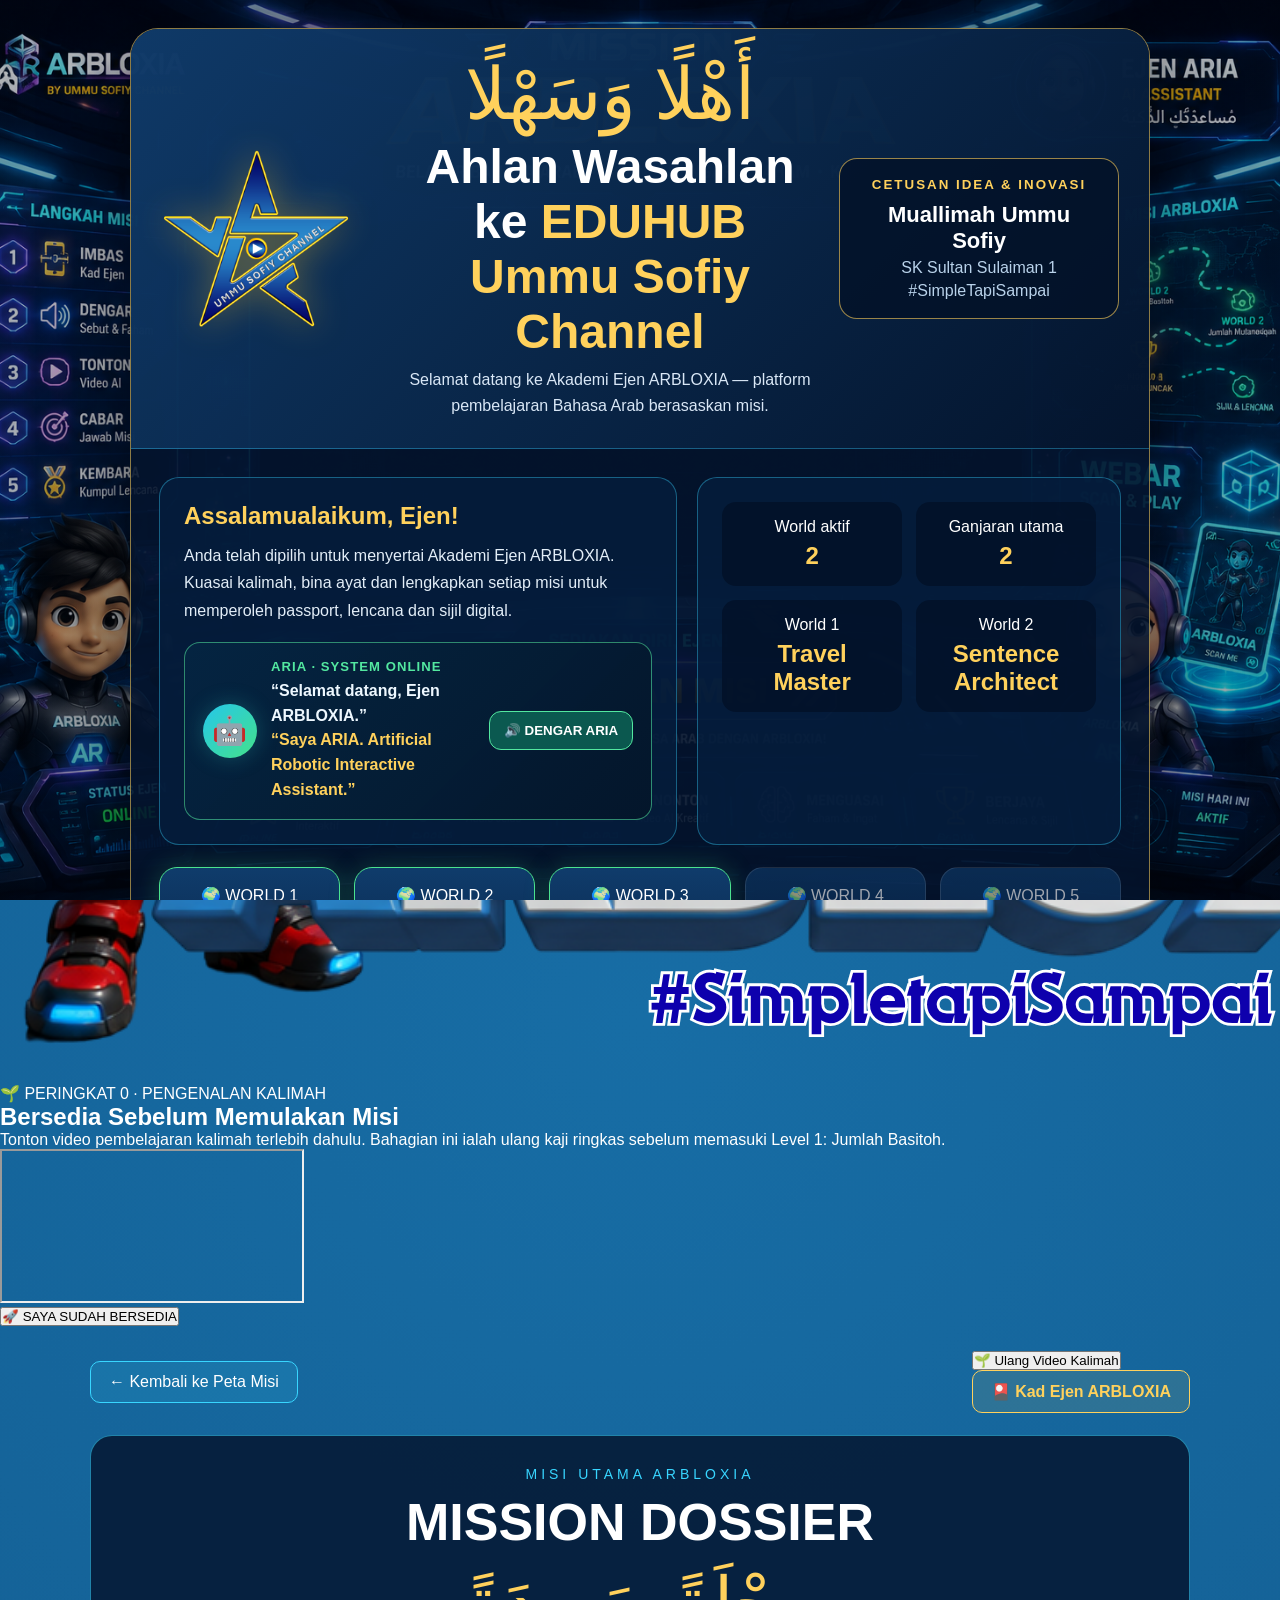
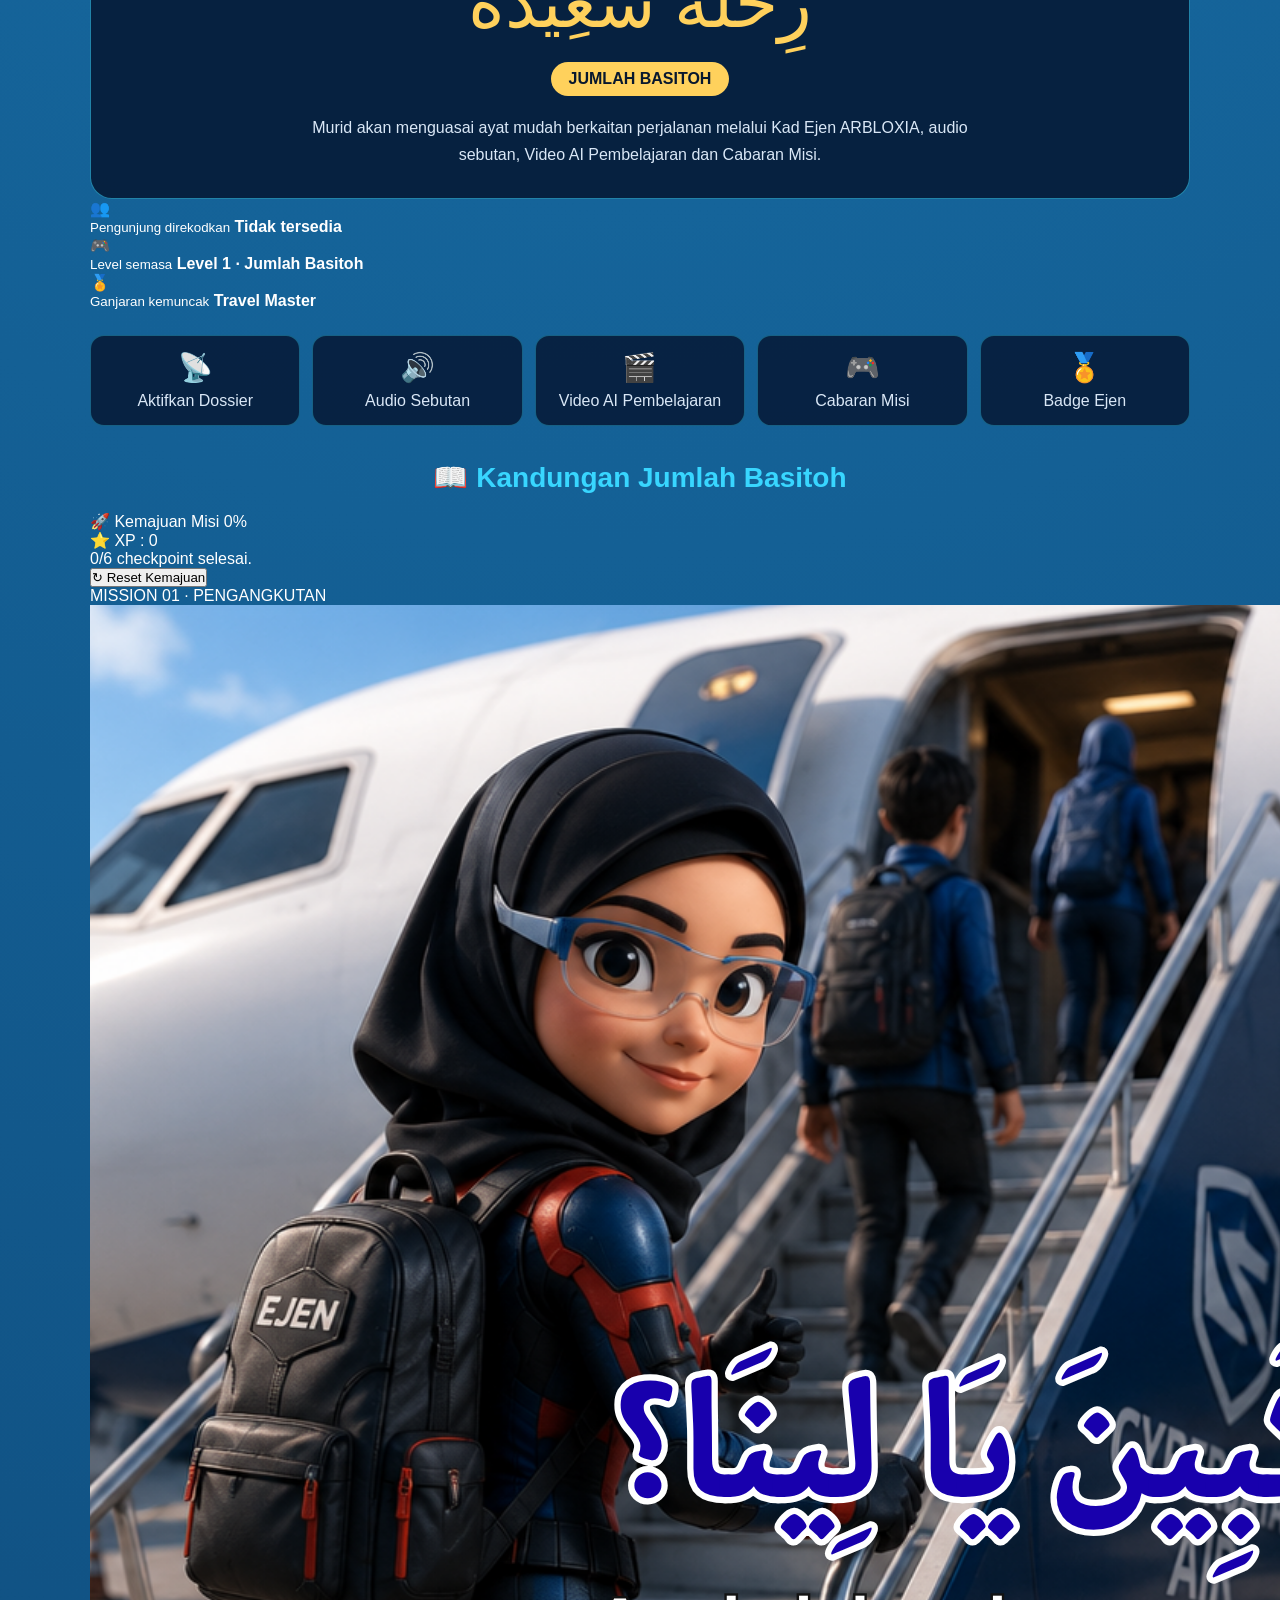
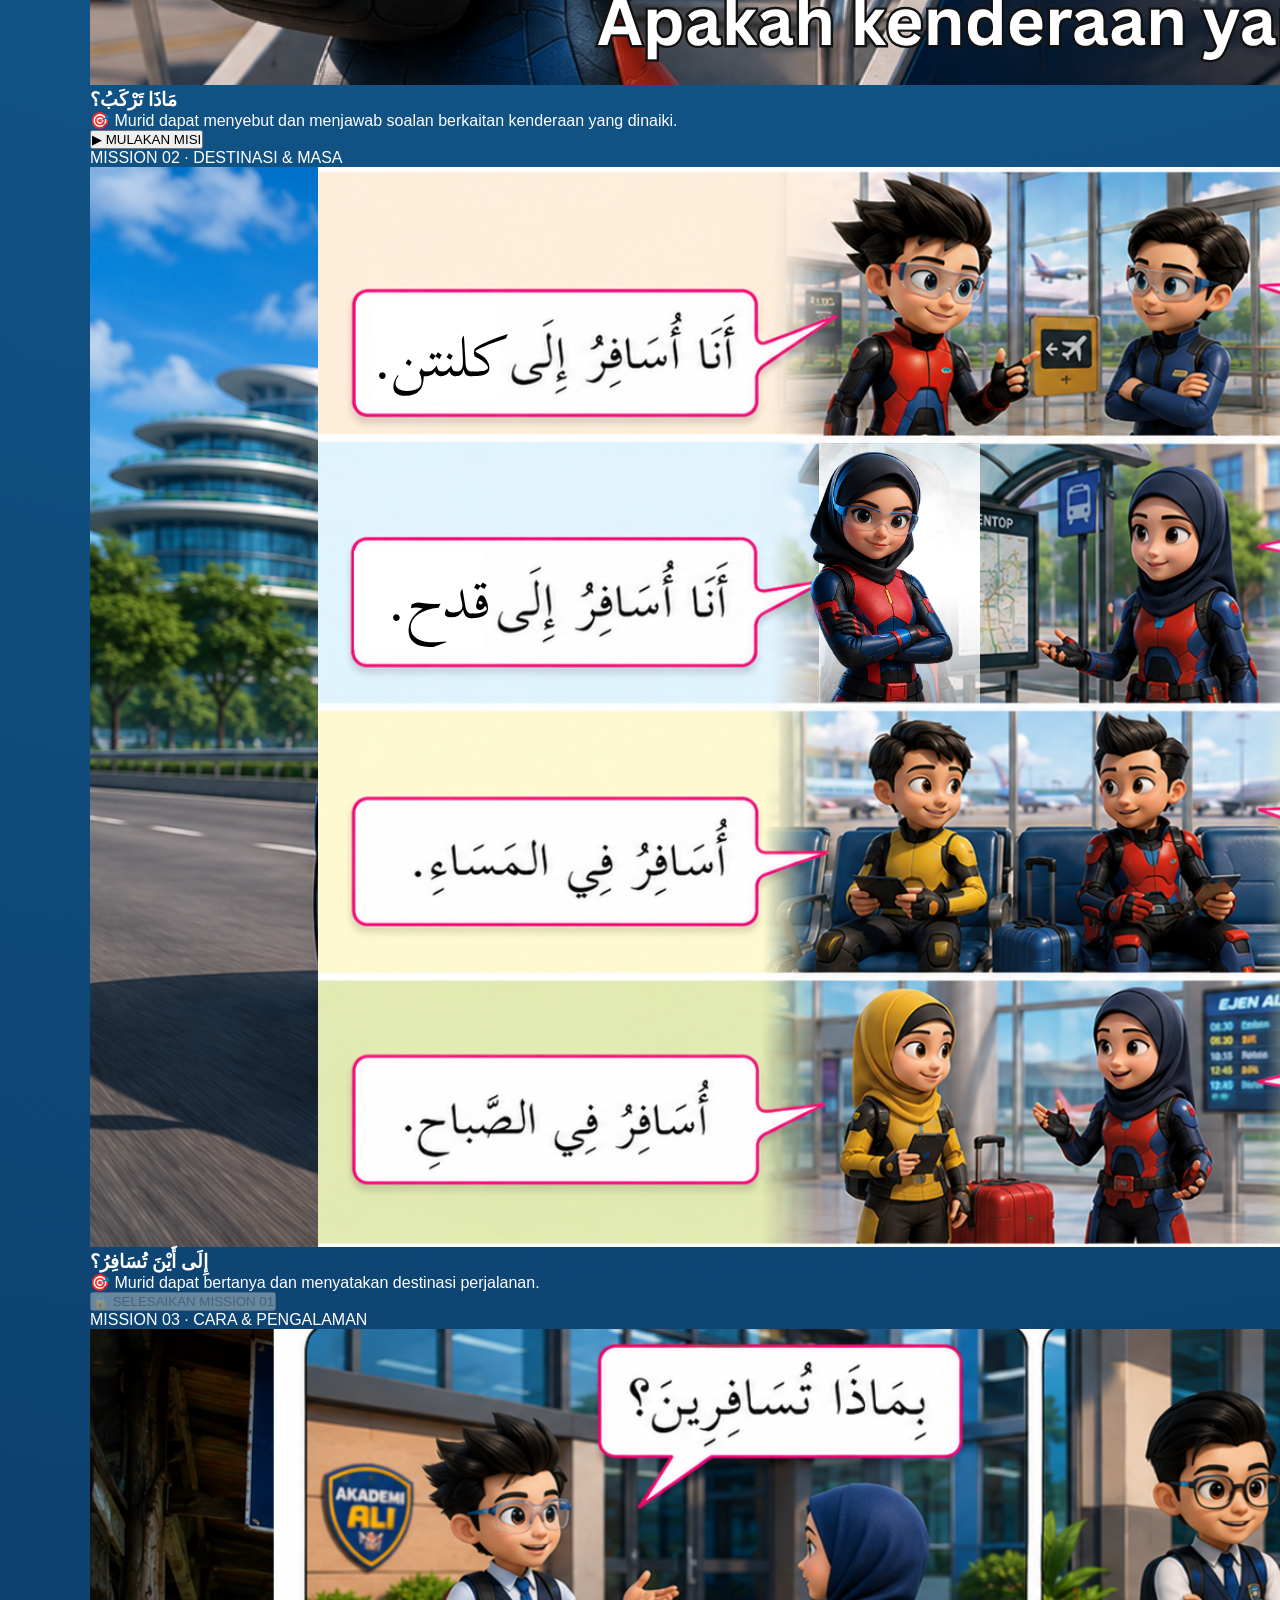
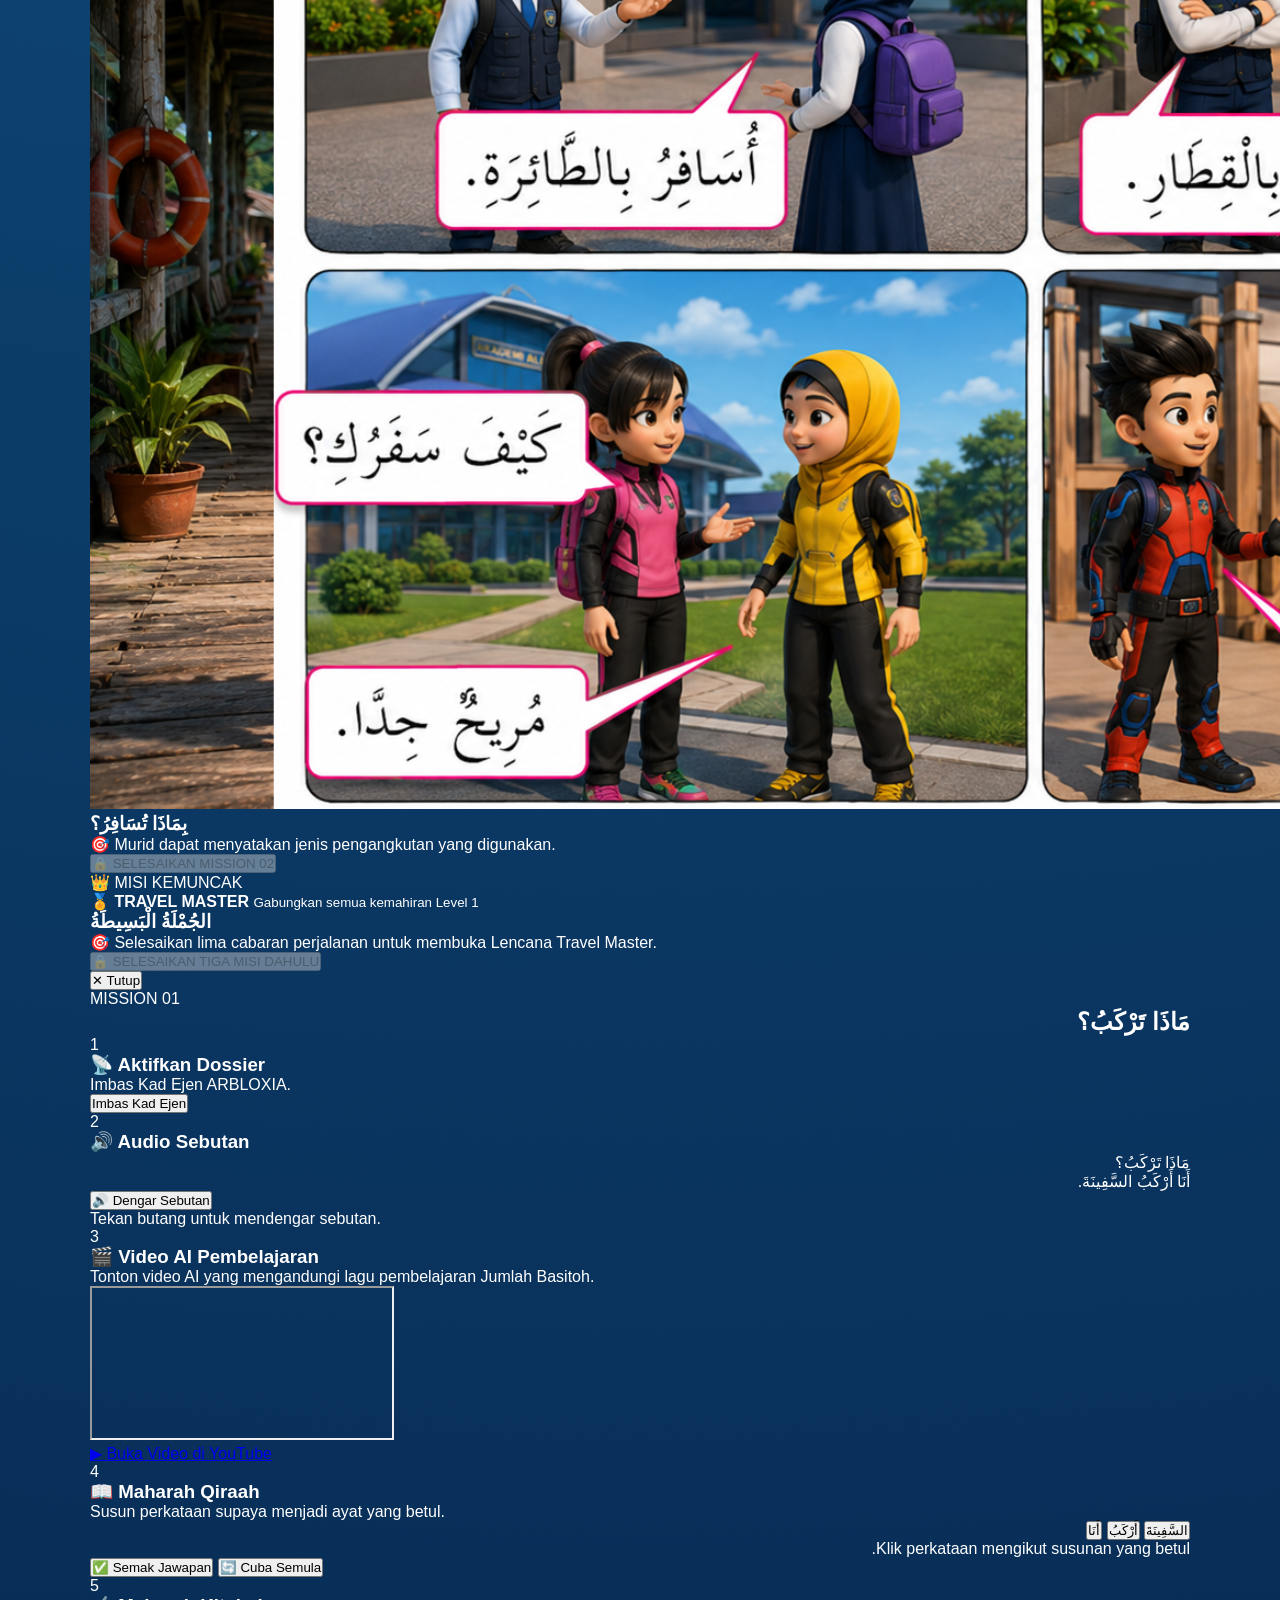
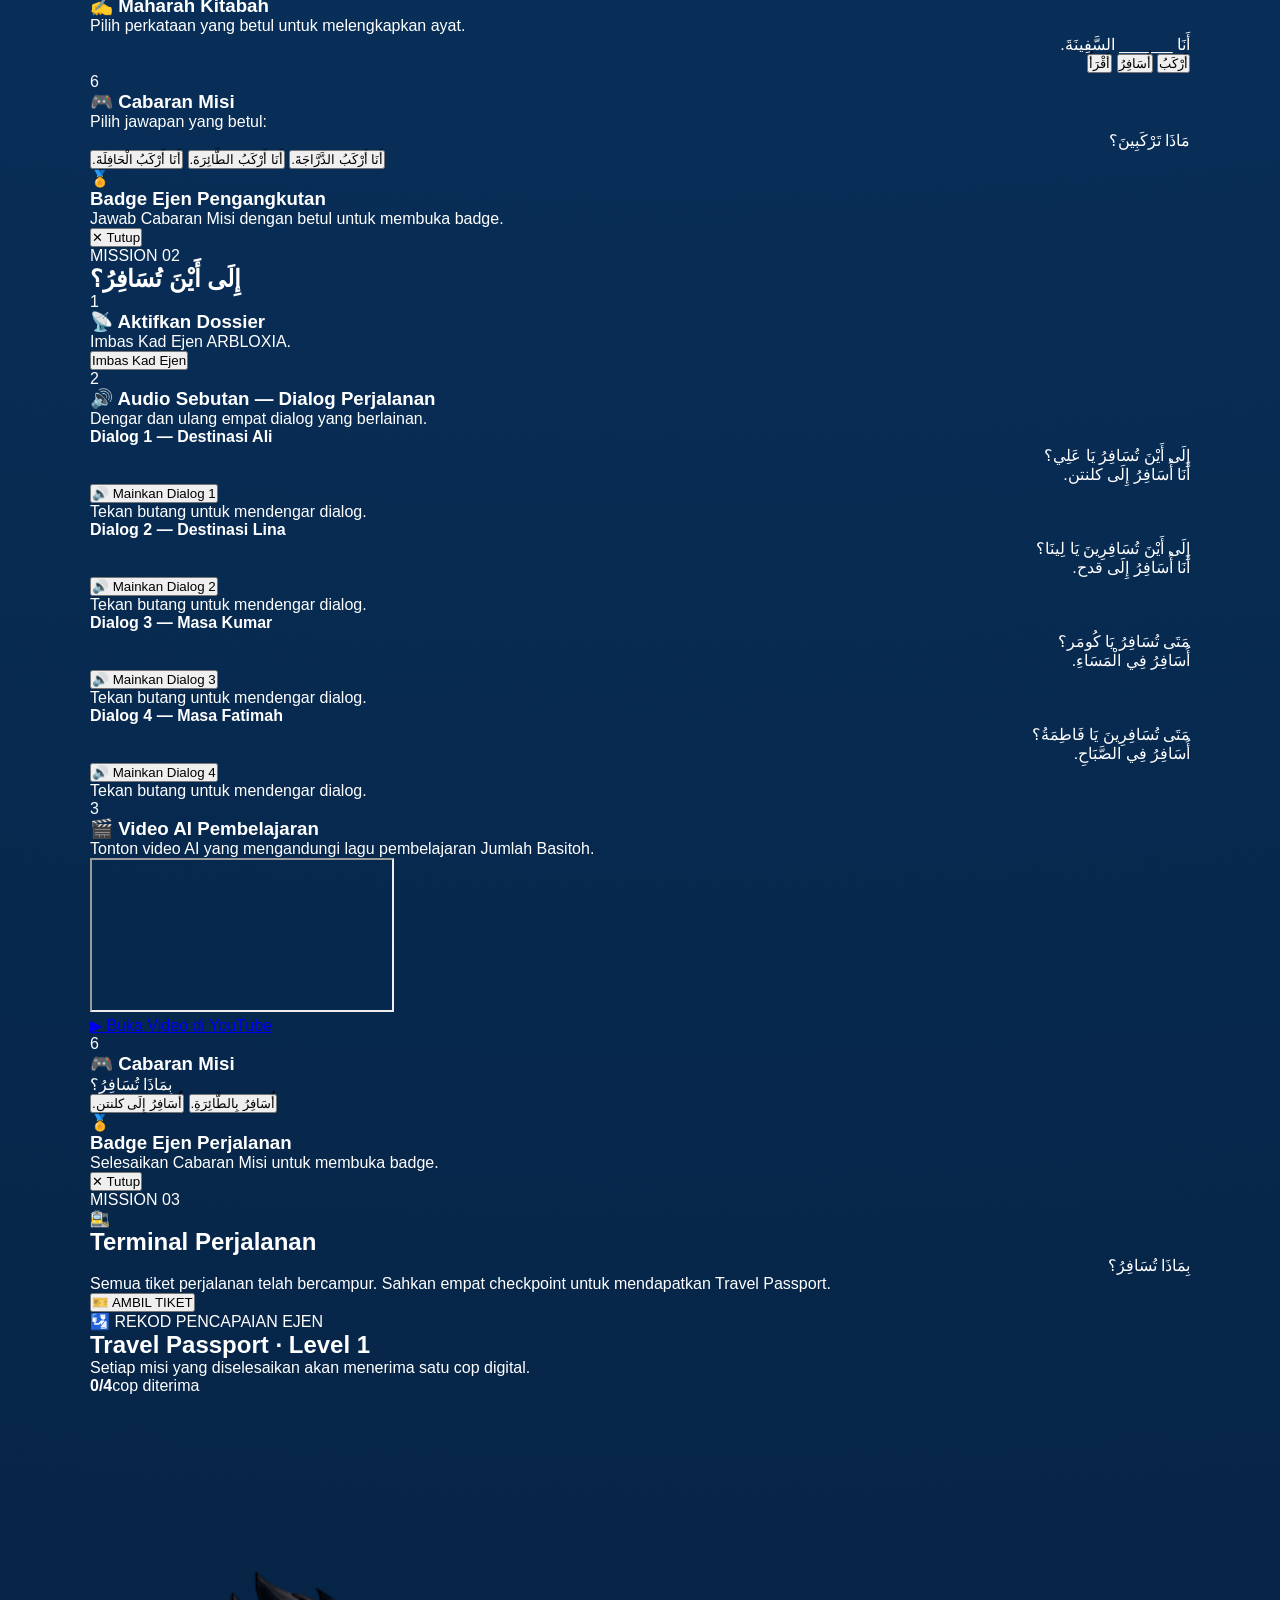
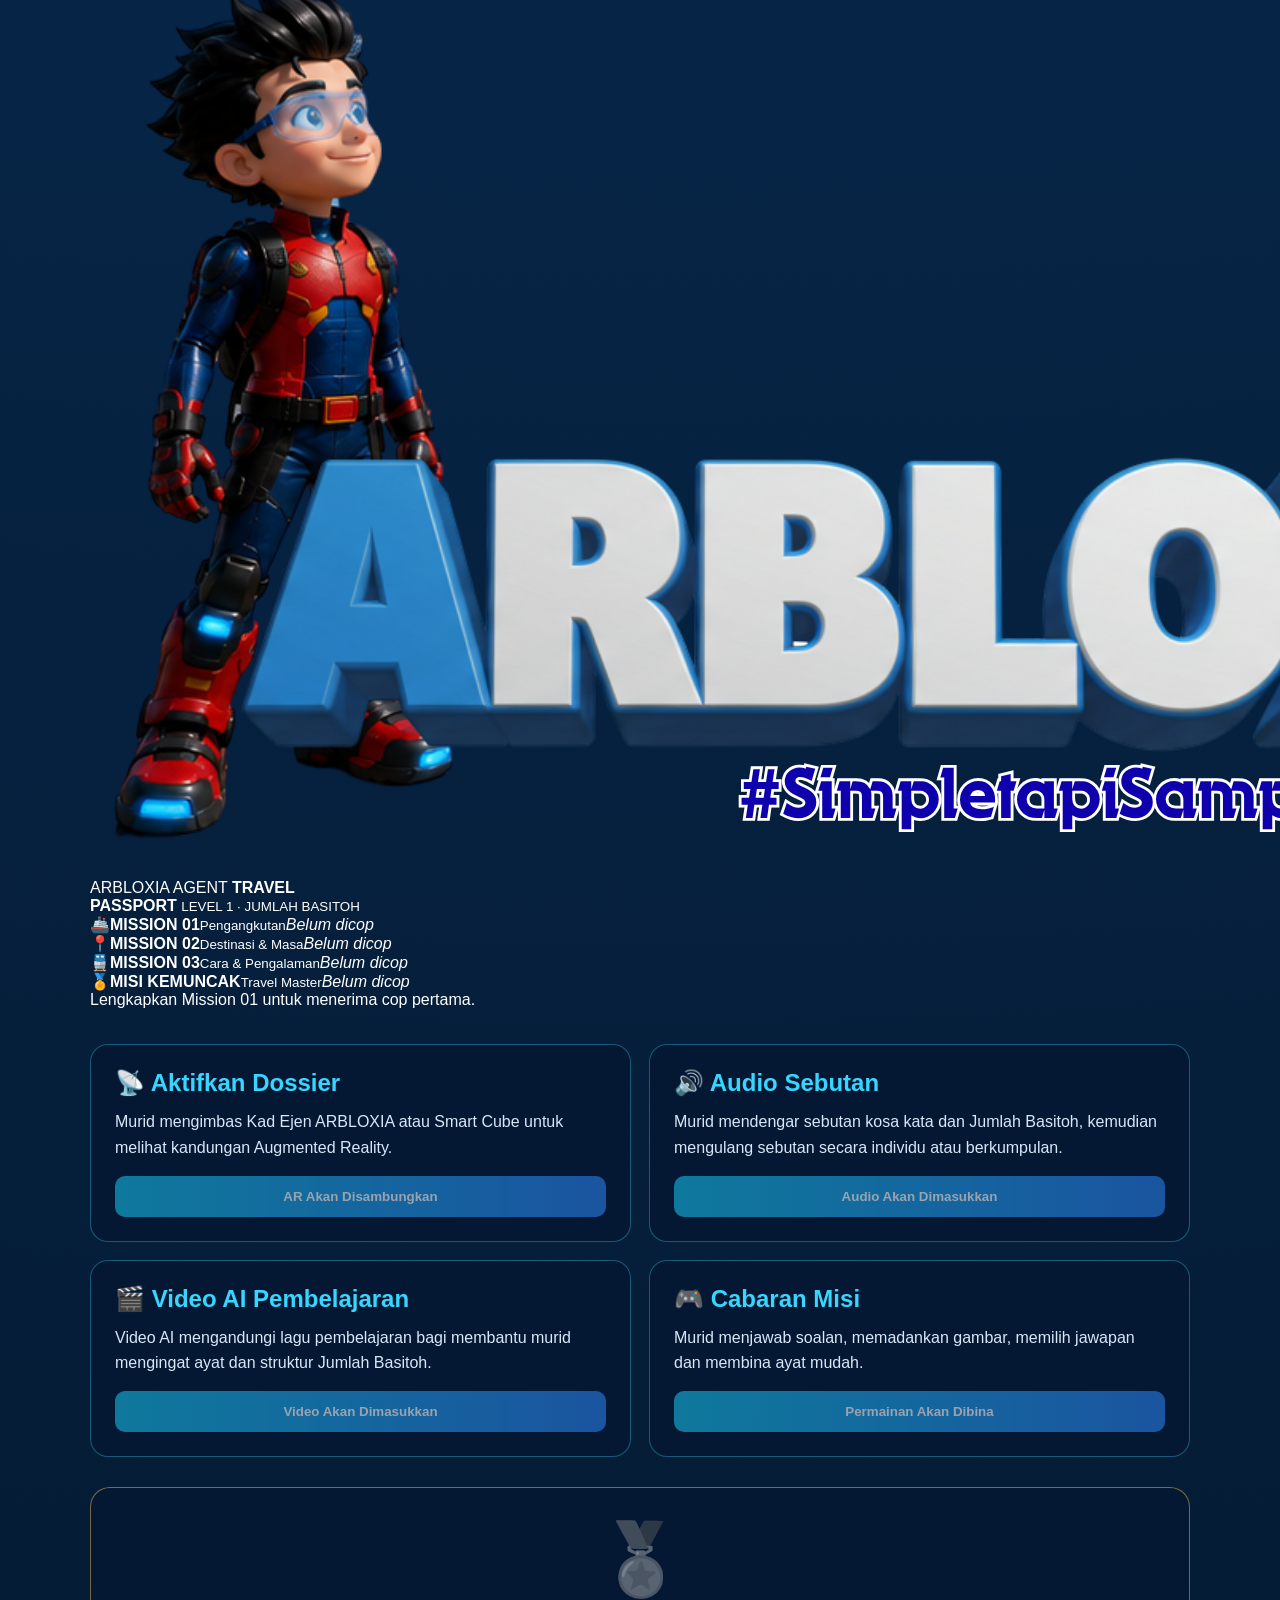
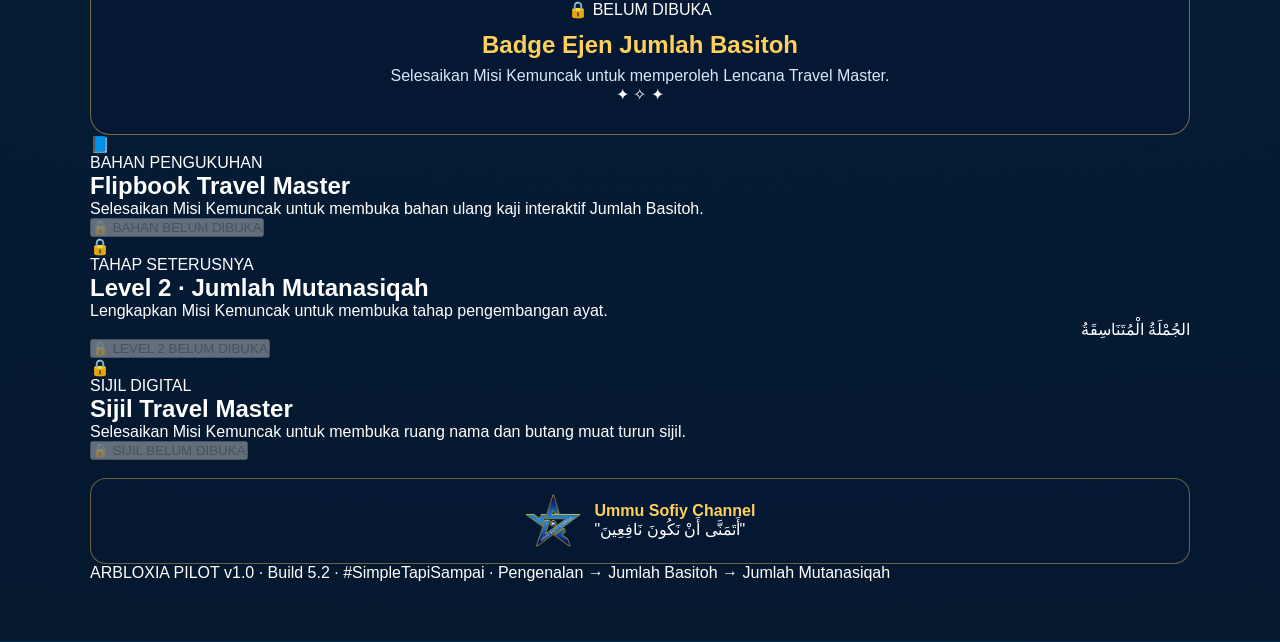
==== commit b4804c54: "Merge branch 'ARBLOXIA-INTOLAK'" ====
--- a/index.html
+++ b/index.html
@@ -1,5 +1,5 @@
-<!DOCTYPE html>
-<html lang="ms">
+<!doctype html>
+<html lang="ms" dir="ltr">
 <head>
   <meta charset="UTF-8">
 
@@ -1557,122 +1557,17 @@
     </article>
   </div>
 </section>
-
-<!-- PANEL MISI KEMUNCAK -->
-<section class="mission-panel summit-panel" id="summitMission">
-  <button type="button" class="close-panel-button">✕ Tutup</button>
-
-  <div class="summit-hero">
-    <span class="summit-kicker">👑 MISI KEMUNCAK · LEVEL 1</span>
-    <div class="summit-crown" aria-hidden="true">🏆</div>
-    <h2>Operasi Perjalanan Gembira</h2>
-    <p class="summit-arabic-title" lang="ar" dir="rtl">رِحْلَةٌ سَعِيدَةٌ</p>
-    <p>Lengkapkan lima cabaran dan buktikan penguasaan Jumlah Basitoh.</p>
-    <button type="button" id="summitBegin" class="summit-primary-button">🚀 MULAKAN MISI KEMUNCAK</button>
-  </div>
-
-  <div id="summitGame" class="summit-game" hidden>
-    <div class="summit-progress-wrap">
-      <div class="summit-progress-meta">
-        <span>Cabaran: <strong id="summitCount">0/5</strong></span>
-        <span>⭐ XP Misi: <strong id="summitXp">0</strong></span>
-      </div>
-      <div class="summit-progress-track"><span id="summitProgressFill"></span></div>
-    </div>
-
-    <article class="summit-challenge active" data-summit-step="1">
-      <span class="summit-step-label">CABARAN 01 · KENDERAAN</span>
-      <h3 lang="ar" dir="rtl">مَاذَا تَرْكَبُ؟</h3>
-      <p>Pilih jawapan yang betul berdasarkan pembelajaran Mission 01.</p>
-      <div class="summit-options">
-        <button type="button" class="summit-option" data-correct="false">.أَنَا أَرْكَبُ الطَّائِرَةَ</button>
-        <button type="button" class="summit-option" data-correct="true">.أَنَا أَرْكَبُ السَّفِينَةَ</button>
-        <button type="button" class="summit-option" data-correct="false">.أَنَا أَرْكَبُ الدَّرَّاجَةَ</button>
-      </div>
-      <p class="summit-feedback" aria-live="polite"></p>
-      <button type="button" class="summit-next-button" hidden>Cabaran Seterusnya →</button>
-    </article>
-
-    <article class="summit-challenge" data-summit-step="2" hidden>
-      <span class="summit-step-label">CABARAN 02 · DESTINASI</span>
-      <h3 lang="ar" dir="rtl">إِلَى أَيْنَ تُسَافِرُ يَا عَلِي؟</h3>
-      <div class="summit-options">
-        <button type="button" class="summit-option" data-correct="true">.أَنَا أُسَافِرُ إِلَى كلنتن</button>
-        <button type="button" class="summit-option" data-correct="false">.أُسَافِرُ فِي الْمَسَاءِ</button>
-        <button type="button" class="summit-option" data-correct="false">.مُمْتِعٌ جِدًّا</button>
-      </div>
-      <p class="summit-feedback" aria-live="polite"></p>
-      <button type="button" class="summit-next-button" hidden>Cabaran Seterusnya →</button>
-    </article>
-
-    <article class="summit-challenge" data-summit-step="3" hidden>
-      <span class="summit-step-label">CABARAN 03 · MASA</span>
-      <h3 lang="ar" dir="rtl">مَتَى تُسَافِرُ يَا كُومَر؟</h3>
-      <div class="summit-options">
-        <button type="button" class="summit-option" data-correct="false">.أَنَا أُسَافِرُ إِلَى قَدَحْ</button>
-        <button type="button" class="summit-option" data-correct="true">.أُسَافِرُ فِي الْمَسَاءِ</button>
-        <button type="button" class="summit-option" data-correct="false">.أُسَافِرُ بِالطَّائِرَةِ</button>
-      </div>
-      <p class="summit-feedback" aria-live="polite"></p>
-      <button type="button" class="summit-next-button" hidden>Cabaran Seterusnya →</button>
-    </article>
-
-    <article class="summit-challenge" data-summit-step="4" hidden>
-      <span class="summit-step-label">CABARAN 04 · CARA PERJALANAN</span>
-      <h3 lang="ar" dir="rtl">بِمَاذَا تُسَافِرُ؟</h3>
-      <div class="summit-options">
-        <button type="button" class="summit-option" data-correct="true">.أُسَافِرُ بِالْقِطَارِ</button>
-        <button type="button" class="summit-option" data-correct="false">.أُسَافِرُ فِي الصَّبَاحِ</button>
-        <button type="button" class="summit-option" data-correct="false">.أَنَا أَرْكَبُ السَّفِينَةَ</button>
-      </div>
-      <p class="summit-feedback" aria-live="polite"></p>
-      <button type="button" class="summit-next-button" hidden>Cabaran Seterusnya →</button>
-    </article>
-
-    <article class="summit-challenge" data-summit-step="5" hidden>
-      <span class="summit-step-label">CABARAN 05 · PENGALAMAN</span>
-      <h3 lang="ar" dir="rtl">كَيْفَ سَفَرُكَ؟</h3>
-      <div class="summit-options summit-emoji-options">
-        <button type="button" class="summit-option" data-correct="true"><span>😊</span>.مُمْتِعٌ جِدًّا</button>
-        <button type="button" class="summit-option" data-correct="false"><span>🌙</span>.فِي الْمَسَاءِ</button>
-        <button type="button" class="summit-option" data-correct="false"><span>📍</span>.إِلَى كلنتن</button>
-      </div>
-      <p class="summit-feedback" aria-live="polite"></p>
-      <button type="button" class="summit-next-button" hidden>Buka Lencana Travel Master →</button>
-    </article>
-
-    <article class="summit-award" data-summit-step="6" hidden>
-      <div class="award-rays" aria-hidden="true"></div>
-      <div class="travel-master-badge" aria-label="Lencana Travel Master">
-        <span>✈️</span>
-        <strong>TRAVEL<br>MASTER</strong>
-        <small>ARBLOXIA AGENT</small>
-      </div>
-      <p class="summit-award-kicker">🏅 LENCANA DIBUKA</p>
-      <h3>Tahniah, Ejen ARBLOXIA!</h3>
-      <p>Anda telah menguasai <span lang="ar" dir="rtl">الجُمْلَةُ الْبَسِيطَةُ</span> dan menamatkan Level 1.</p>
-      <div class="summit-complete-banner">🏆 MISI KEMUNCAK SELESAI · +50 XP</div>
-
-      <div class="certificate-download-card">
-        <label for="certificateName">Nama penerima sijil</label>
-        <input
-          type="text"
-          id="certificateName"
-          maxlength="60"
-          placeholder="Taip nama murid"
-          autocomplete="name"
-        >
-        <button type="button" id="downloadCertificate" class="certificate-download-button">
-          📥 DOWNLOAD SIJIL TRAVEL MASTER
-        </button>
-        <p id="certificateStatus" class="certificate-status" aria-live="polite"></p>
-      </div>
-
-      <div class="award-navigation-actions">
-        <button type="button" id="summitReplay" class="summit-replay-button">🔄 MAIN SEMULA MISI KEMUNCAK</button>
-        <button type="button" class="return-home-button summit-replay-button">🏠 KEMBALI KE HOME</button>
-      </div>
-    </article>
+<section id="agentScreen" class="screen">
+  <div class="brand">ARBLOXIA: <span lang="ar">اِنْطَلِقْ!</span></div>
+  <div class="tag">فِدَائِي يَا وَطَنِي • GAME-BASED MISSION ADVENTURE</div>
+  <div class="panel hero">
+    <h1>CHOOSE YOUR AGENT</h1><p>Pilih ejen, masukkan nama dan mulakan pengembaraan.</p>
+    <div class="agents">
+      <button class="agent" data-agent="lelaki"><span class="avatar"><img src="images/agent-male.png" alt="Ejen lelaki Roblox"></span><b>EJEN LELAKI</b><small>عَمِيلٌ</small></button>
+      <button class="agent" data-agent="perempuan"><span class="avatar"><img src="images/agent-female.png" alt="Ejen perempuan Roblox berhijab"></span><b>EJEN PEREMPUAN</b><small>عَمِيلَةٌ</small></button>
+    </div>
+    <label class="nameLabel">NAMA EJEN</label><input id="agentName" maxlength="30" placeholder="Taip nama ejen...">
+    <button id="enterBtn" class="primary" disabled>🚀 MASUK KALIMAH CITY</button>
   </div>
 </section>
 
@@ -2282,4 +2177,4 @@
 </script>
 <script src="world3.js"></script>
 </body>
-</html>+</html>
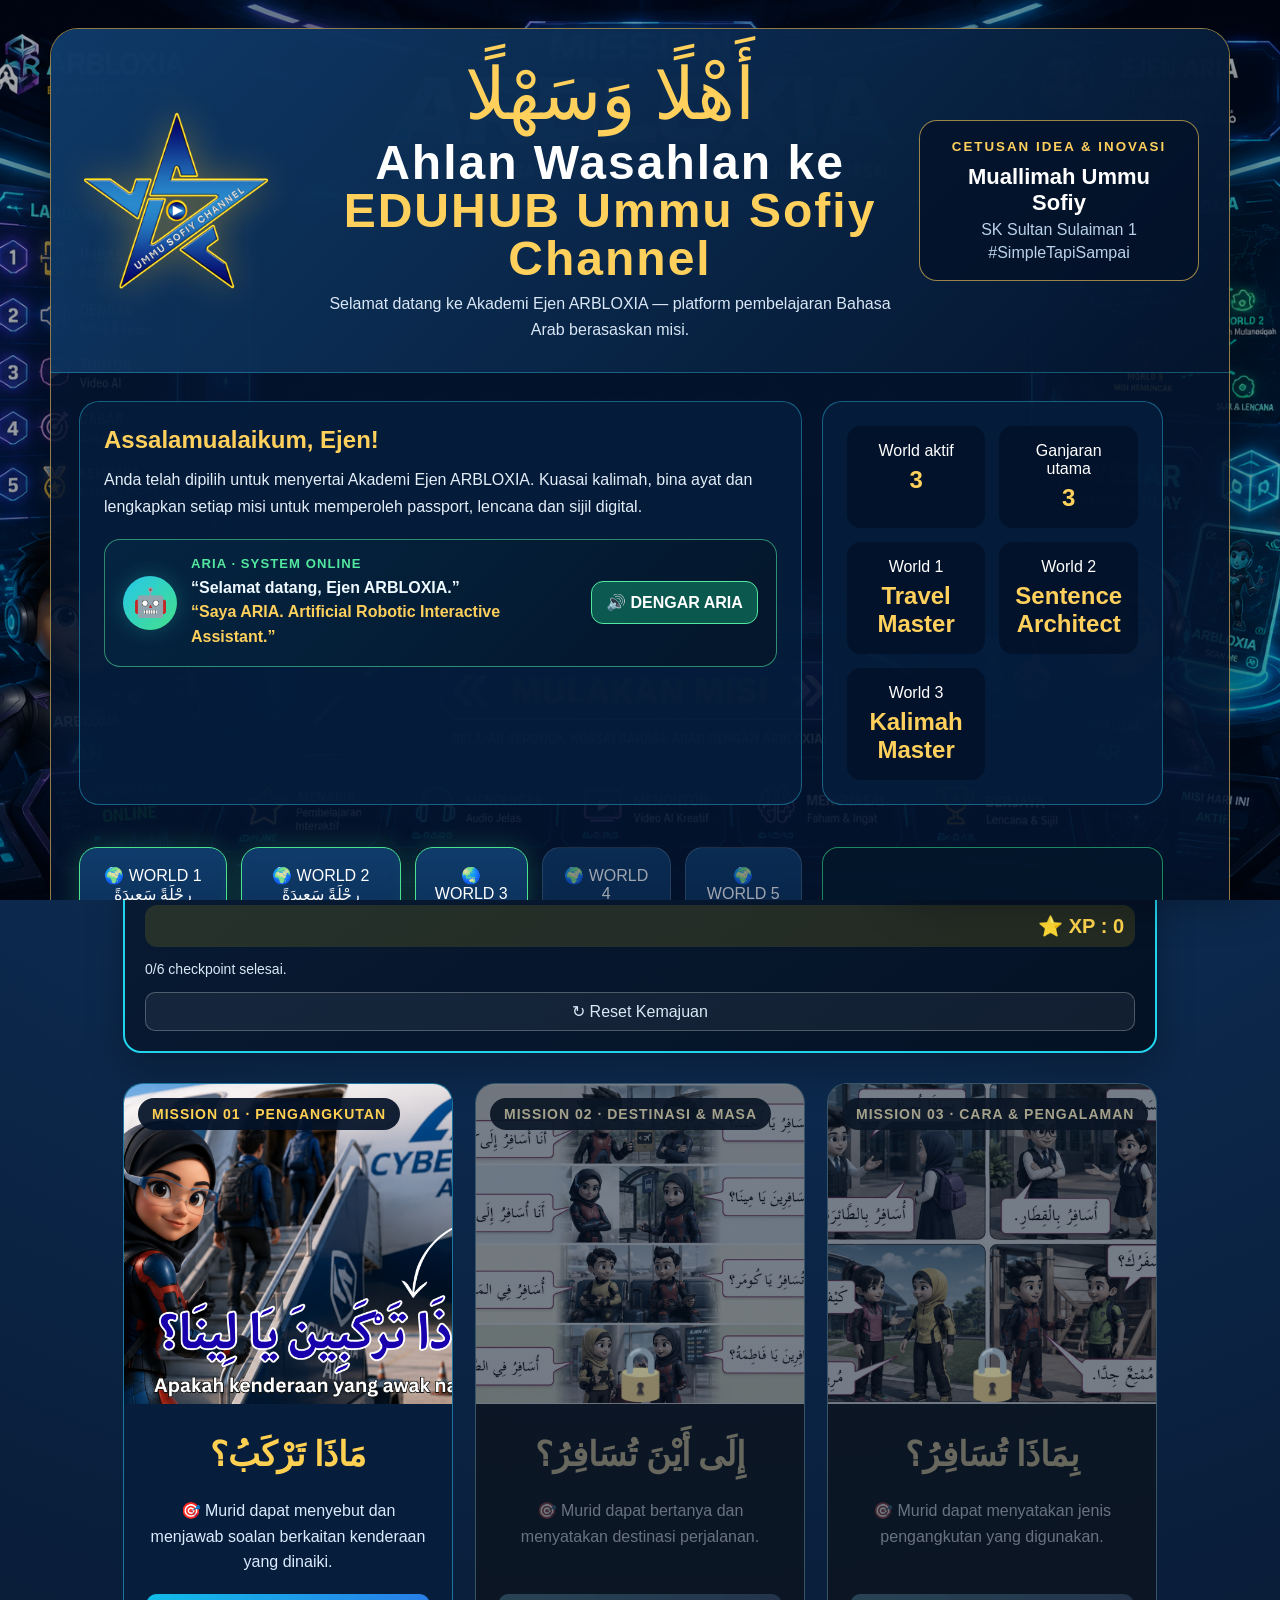
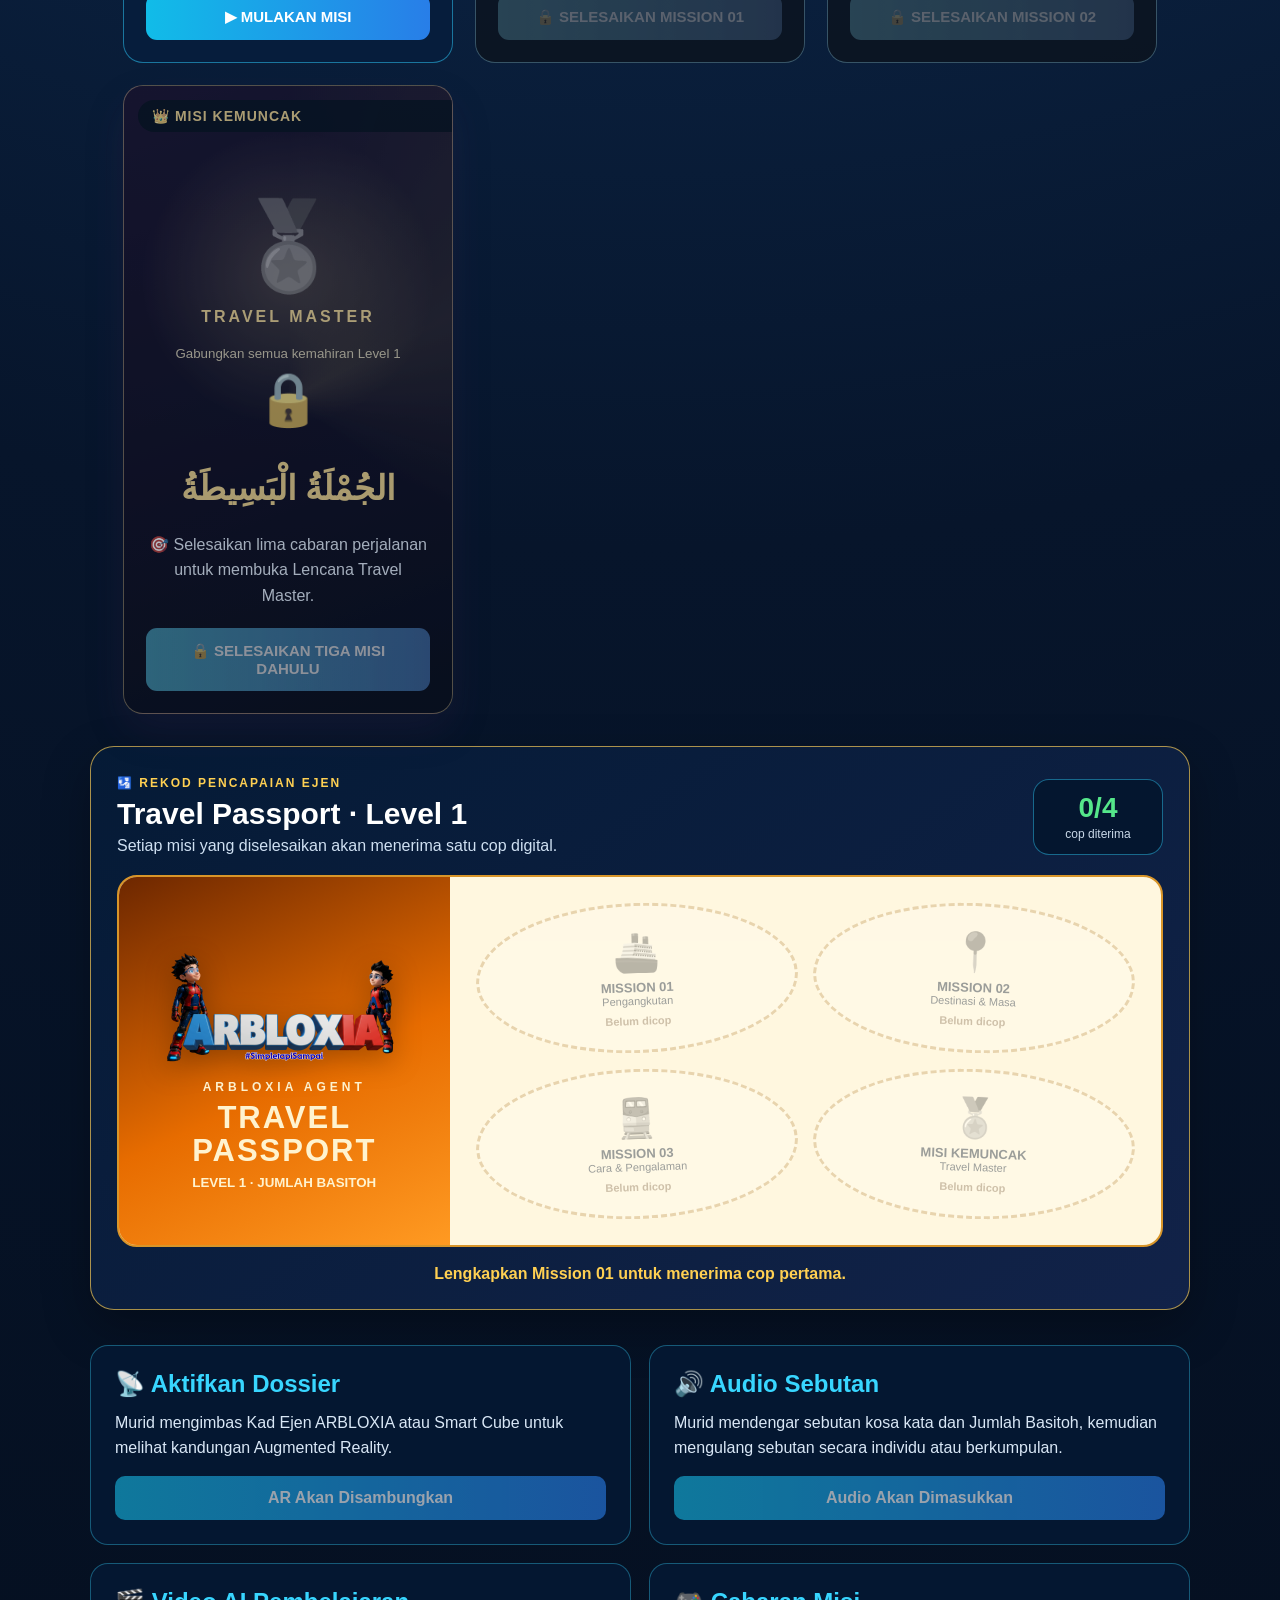
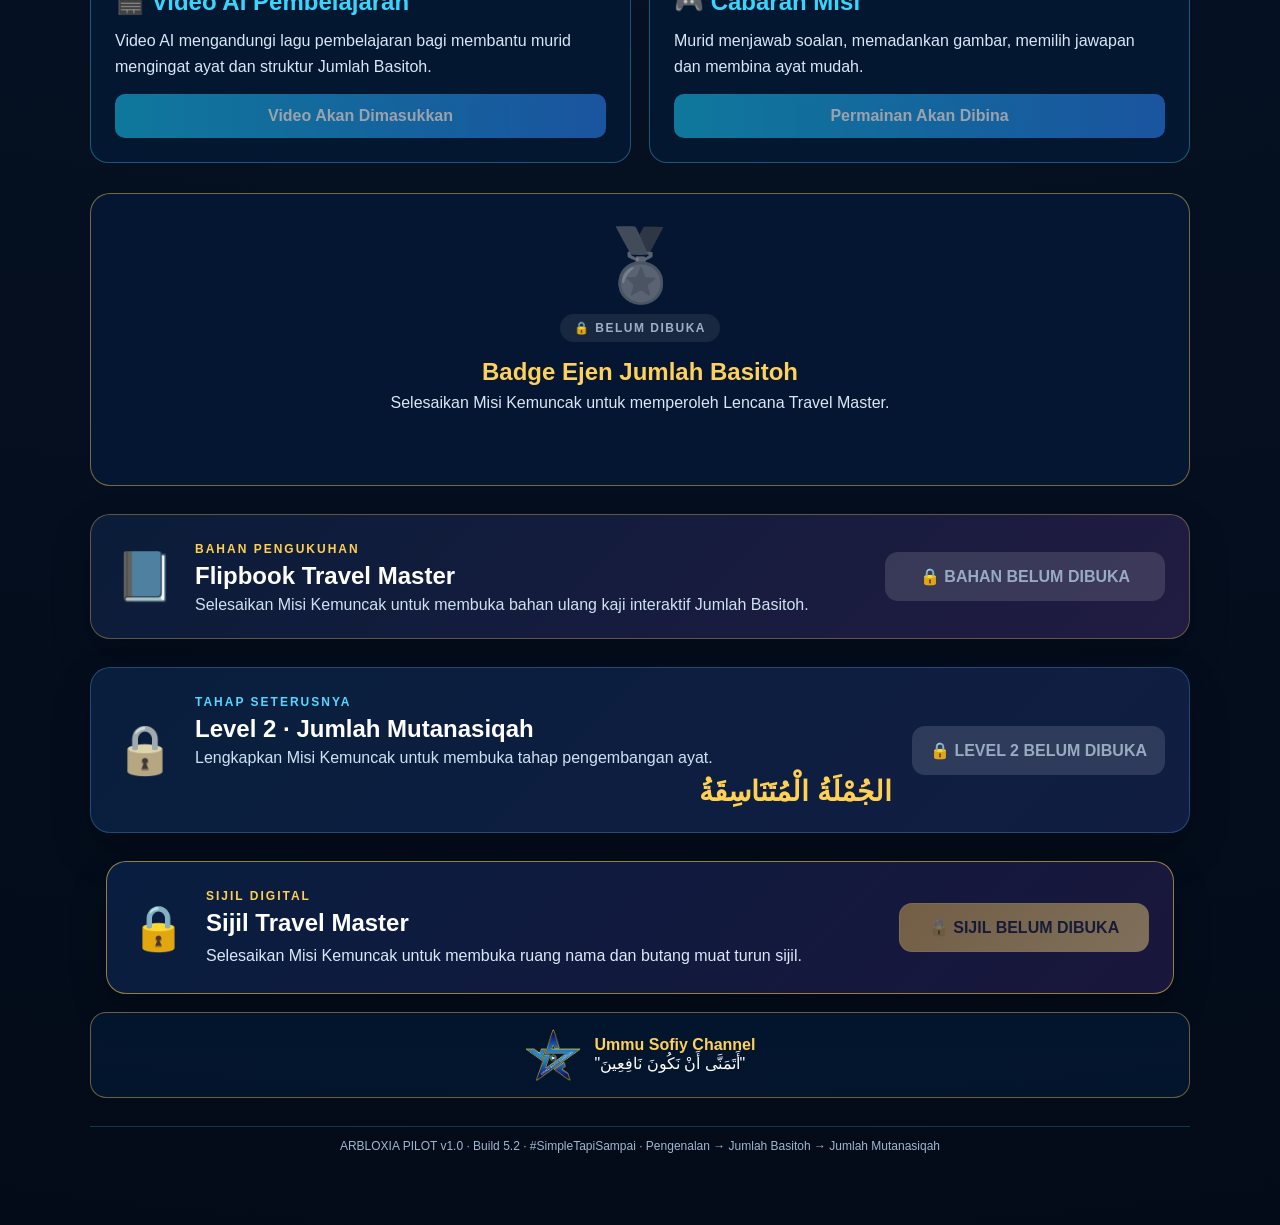
==== commit 377aa9ef: "Stabilkan HQ World 1 2 3 dan baiki kembali ke Peta Misi" ====
--- a/index.html
+++ b/index.html
@@ -1,5 +1,5 @@
-<!doctype html>
-<html lang="ms" dir="ltr">
+<!DOCTYPE html>
+<html lang="ms">
 <head>
   <meta charset="UTF-8">
 
@@ -10,7 +10,7 @@
 
   <title>Jumlah Basitoh | ARBLOXIA</title>
 
-  <script type="text/javascript" src="https://gc.kes.v2.scr.kaspersky-labs.com/7EA5E9BB-55E1-4C31-9C21-4943DDFED2E4/main.js?attr=[base64]" charset="UTF-8"></script><style>
+  <style>
     * {
       box-sizing: border-box;
       margin: 0;
@@ -421,7 +421,7 @@
   color: #fff;
 }
 
-.hq-shell{
+..hq-shell{
   width: min(1180px, 82%);
   margin: auto;
   border: 1px solid rgba(255,209,92,.55);
@@ -480,37 +480,24 @@
           </div>
           <div class="hq-progress">
             <div class="hq-progress-grid">
-              <div class="hq-stat">World aktif<b>2</b></div>
-              <div class="hq-stat">Ganjaran utama<b>2</b></div>
+              <div class="hq-stat">World aktif<b>3</b></div>
+              <div class="hq-stat">Ganjaran utama<b>3</b></div>
               <div class="hq-stat">World 1<b>Travel Master</b></div>
               <div class="hq-stat">World 2<b>Sentence Architect</b></div>
-            </div>
+            <div class="hq-stat">World 3<b>Kalimah Master</b></div>
           </div>
         </div>
         <div class="hq-worlds">
-          <article class="hq-world active"><div><div>🌍 WORLD 1</div><h3 class="world-ar">الجُمْلَةُ الْبَسِيطَةُ</h3><p>Jumlah Basitoh</p></div><div class="world-status">🏅 Travel Master</div></article>
-          <article class="hq-world active"><div><div>🌍 WORLD 2</div><h3 class="world-ar">الجُمْلَةُ الْمُتَنَاسِقَةُ</h3><p>Jumlah Mutanasiqah</p></div><div class="world-status">🧠 Sentence Architect</div></article>
- <article class="hq-world locked" id="world3Card">
+         <article class="hq-world active"><div><div>🌍 WORLD 1</div><div class="world-topic" lang="ar" dir="rtl">رِحْلَةً سَعِيدَةً</div><h3 class="world-ar" lang="ar" dir="rtl">الجُمْلَةُ الْبَسِيطَةُ</h3><p>Jumlah Basitoh</p></div><div class="world-status">🏅 KLIK MULAKAN PENGEMBARAAN</div></article>
+         <article class="hq-world active"><div><div>🌍 WORLD 2</div><div class="world-topic" lang="ar" dir="rtl">رِحْلَةً سَعِيدَةً</div><h3 class="world-ar" lang="ar" dir="rtl">الجُمْلَةُ الْمُتَنَاسِقَةُ</h3><p>Jumlah Mutanasiqah</p></div><div class="world-status">🧠 KLIK MULAKAN PENGEMBARAAN</div></article>
+          <article class="hq-world active" onclick="window.location.href='FIDAII/index.html'" style="cursor:pointer;">
   <div>
-    <div>🌍 WORLD 3</div>
-    <h3 class="world-ar" lang="ar" dir="rtl">الْكَلِمَةُ</h3>
-    <p>Kalimah</p>
-    <p class="world3-topic" lang="ar" dir="rtl">فِدَائِي يَا وَطَنِي</p>
+    <div>🌏 WORLD 3</div>
+    <h3 class="world-ar" lang="ar" dir="rtl">فِدَائِي يَا وَطَنِي</h3>
+    <p>Kalimah City</p>
   </div>
-
-  <div class="world-status" id="world3Status">
-    🔓 Misi baharu
-  </div>
-
-<button type="button" id="openWorld3Button">
-    🚀 MASUK WORLD 3
-</button>
-
+  <div class="world-status">🚀 MASUK WORLD 3</div>
 </article>
-
-
-
- 
           <article class="hq-world locked"><div><div>🌍 WORLD 4</div><h3 class="world-ar">القِرَاءَةُ</h3><p>Qiraah</p></div><div class="world-status">🔒 Akan datang</div></article>
           <article class="hq-world locked"><div><div>🌍 WORLD 5</div><h3 class="world-ar">الكِتَابَةُ</h3><p>Kitabah</p></div><div class="world-status">🔒 Akan datang</div></article>
         </div>
@@ -532,31 +519,7 @@
     </div>
   </section>
 
-<!-- WORLD 3 : FIDAI YA WATONI -->
-<section id="world3Content" class="world3-content" hidden>
-
-  <div class="world3-hero">
-
-    <span class="world3-kicker">
-      🇲🇾 WORLD 3 · MISI BAHARU
-    </span>
-
-    <h2>فِدَائِي يَا وَطَنِي</h2>
-
-    <h3>الكَلِمَةُ</h3>
-
-    <p>
-      Selamat datang ke World 3. Kenali dan kuasai kalimah
-      bagi tajuk فِدَائِي يَا وَطَنِي.
-    </p>
-
-    <button type="button" id="returnWorld3HQ">
-      🏠 KEMBALI KE HQ
-    </button>
-
-  </div>
-
-</section>
+
 
   <!-- GALERI KAD EJEN ARBLOXIA -->
   <section id="agentCardsModal" class="agent-card-modal" hidden aria-modal="true" role="dialog" aria-labelledby="agentCardsTitle">
@@ -626,7 +589,7 @@
   <main class="container">
 
     <div class="top-bar">
-      <a href="#arbloxiaHQ" class="back-button" id="backToMissionMap">
+      <a href="index.html#arbloxiaHQ" class="back-button">
         ← Kembali ke Peta Misi
       </a>
 
@@ -1557,17 +1520,122 @@
     </article>
   </div>
 </section>
-<section id="agentScreen" class="screen">
-  <div class="brand">ARBLOXIA: <span lang="ar">اِنْطَلِقْ!</span></div>
-  <div class="tag">فِدَائِي يَا وَطَنِي • GAME-BASED MISSION ADVENTURE</div>
-  <div class="panel hero">
-    <h1>CHOOSE YOUR AGENT</h1><p>Pilih ejen, masukkan nama dan mulakan pengembaraan.</p>
-    <div class="agents">
-      <button class="agent" data-agent="lelaki"><span class="avatar"><img src="images/agent-male.png" alt="Ejen lelaki Roblox"></span><b>EJEN LELAKI</b><small>عَمِيلٌ</small></button>
-      <button class="agent" data-agent="perempuan"><span class="avatar"><img src="images/agent-female.png" alt="Ejen perempuan Roblox berhijab"></span><b>EJEN PEREMPUAN</b><small>عَمِيلَةٌ</small></button>
-    </div>
-    <label class="nameLabel">NAMA EJEN</label><input id="agentName" maxlength="30" placeholder="Taip nama ejen...">
-    <button id="enterBtn" class="primary" disabled>🚀 MASUK KALIMAH CITY</button>
+
+<!-- PANEL MISI KEMUNCAK -->
+<section class="mission-panel summit-panel" id="summitMission">
+  <button type="button" class="close-panel-button">✕ Tutup</button>
+
+  <div class="summit-hero">
+    <span class="summit-kicker">👑 MISI KEMUNCAK · LEVEL 1</span>
+    <div class="summit-crown" aria-hidden="true">🏆</div>
+    <h2>Operasi Perjalanan Gembira</h2>
+    <p class="summit-arabic-title" lang="ar" dir="rtl">رِحْلَةٌ سَعِيدَةٌ</p>
+    <p>Lengkapkan lima cabaran dan buktikan penguasaan Jumlah Basitoh.</p>
+    <button type="button" id="summitBegin" class="summit-primary-button">🚀 MULAKAN MISI KEMUNCAK</button>
+  </div>
+
+  <div id="summitGame" class="summit-game" hidden>
+    <div class="summit-progress-wrap">
+      <div class="summit-progress-meta">
+        <span>Cabaran: <strong id="summitCount">0/5</strong></span>
+        <span>⭐ XP Misi: <strong id="summitXp">0</strong></span>
+      </div>
+      <div class="summit-progress-track"><span id="summitProgressFill"></span></div>
+    </div>
+
+    <article class="summit-challenge active" data-summit-step="1">
+      <span class="summit-step-label">CABARAN 01 · KENDERAAN</span>
+      <h3 lang="ar" dir="rtl">مَاذَا تَرْكَبُ؟</h3>
+      <p>Pilih jawapan yang betul berdasarkan pembelajaran Mission 01.</p>
+      <div class="summit-options">
+        <button type="button" class="summit-option" data-correct="false">.أَنَا أَرْكَبُ الطَّائِرَةَ</button>
+        <button type="button" class="summit-option" data-correct="true">.أَنَا أَرْكَبُ السَّفِينَةَ</button>
+        <button type="button" class="summit-option" data-correct="false">.أَنَا أَرْكَبُ الدَّرَّاجَةَ</button>
+      </div>
+      <p class="summit-feedback" aria-live="polite"></p>
+      <button type="button" class="summit-next-button" hidden>Cabaran Seterusnya →</button>
+    </article>
+
+    <article class="summit-challenge" data-summit-step="2" hidden>
+      <span class="summit-step-label">CABARAN 02 · DESTINASI</span>
+      <h3 lang="ar" dir="rtl">إِلَى أَيْنَ تُسَافِرُ يَا عَلِي؟</h3>
+      <div class="summit-options">
+        <button type="button" class="summit-option" data-correct="true">.أَنَا أُسَافِرُ إِلَى كلنتن</button>
+        <button type="button" class="summit-option" data-correct="false">.أُسَافِرُ فِي الْمَسَاءِ</button>
+        <button type="button" class="summit-option" data-correct="false">.مُمْتِعٌ جِدًّا</button>
+      </div>
+      <p class="summit-feedback" aria-live="polite"></p>
+      <button type="button" class="summit-next-button" hidden>Cabaran Seterusnya →</button>
+    </article>
+
+    <article class="summit-challenge" data-summit-step="3" hidden>
+      <span class="summit-step-label">CABARAN 03 · MASA</span>
+      <h3 lang="ar" dir="rtl">مَتَى تُسَافِرُ يَا كُومَر؟</h3>
+      <div class="summit-options">
+        <button type="button" class="summit-option" data-correct="false">.أَنَا أُسَافِرُ إِلَى قَدَحْ</button>
+        <button type="button" class="summit-option" data-correct="true">.أُسَافِرُ فِي الْمَسَاءِ</button>
+        <button type="button" class="summit-option" data-correct="false">.أُسَافِرُ بِالطَّائِرَةِ</button>
+      </div>
+      <p class="summit-feedback" aria-live="polite"></p>
+      <button type="button" class="summit-next-button" hidden>Cabaran Seterusnya →</button>
+    </article>
+
+    <article class="summit-challenge" data-summit-step="4" hidden>
+      <span class="summit-step-label">CABARAN 04 · CARA PERJALANAN</span>
+      <h3 lang="ar" dir="rtl">بِمَاذَا تُسَافِرُ؟</h3>
+      <div class="summit-options">
+        <button type="button" class="summit-option" data-correct="true">.أُسَافِرُ بِالْقِطَارِ</button>
+        <button type="button" class="summit-option" data-correct="false">.أُسَافِرُ فِي الصَّبَاحِ</button>
+        <button type="button" class="summit-option" data-correct="false">.أَنَا أَرْكَبُ السَّفِينَةَ</button>
+      </div>
+      <p class="summit-feedback" aria-live="polite"></p>
+      <button type="button" class="summit-next-button" hidden>Cabaran Seterusnya →</button>
+    </article>
+
+    <article class="summit-challenge" data-summit-step="5" hidden>
+      <span class="summit-step-label">CABARAN 05 · PENGALAMAN</span>
+      <h3 lang="ar" dir="rtl">كَيْفَ سَفَرُكَ؟</h3>
+      <div class="summit-options summit-emoji-options">
+        <button type="button" class="summit-option" data-correct="true"><span>😊</span>.مُمْتِعٌ جِدًّا</button>
+        <button type="button" class="summit-option" data-correct="false"><span>🌙</span>.فِي الْمَسَاءِ</button>
+        <button type="button" class="summit-option" data-correct="false"><span>📍</span>.إِلَى كلنتن</button>
+      </div>
+      <p class="summit-feedback" aria-live="polite"></p>
+      <button type="button" class="summit-next-button" hidden>Buka Lencana Travel Master →</button>
+    </article>
+
+    <article class="summit-award" data-summit-step="6" hidden>
+      <div class="award-rays" aria-hidden="true"></div>
+      <div class="travel-master-badge" aria-label="Lencana Travel Master">
+        <span>✈️</span>
+        <strong>TRAVEL<br>MASTER</strong>
+        <small>ARBLOXIA AGENT</small>
+      </div>
+      <p class="summit-award-kicker">🏅 LENCANA DIBUKA</p>
+      <h3>Tahniah, Ejen ARBLOXIA!</h3>
+      <p>Anda telah menguasai <span lang="ar" dir="rtl">الجُمْلَةُ الْبَسِيطَةُ</span> dan menamatkan Level 1.</p>
+      <div class="summit-complete-banner">🏆 MISI KEMUNCAK SELESAI · +50 XP</div>
+
+      <div class="certificate-download-card">
+        <label for="certificateName">Nama penerima sijil</label>
+        <input
+          type="text"
+          id="certificateName"
+          maxlength="60"
+          placeholder="Taip nama murid"
+          autocomplete="name"
+        >
+        <button type="button" id="downloadCertificate" class="certificate-download-button">
+          📥 DOWNLOAD SIJIL TRAVEL MASTER
+        </button>
+        <p id="certificateStatus" class="certificate-status" aria-live="polite"></p>
+      </div>
+
+      <div class="award-navigation-actions">
+        <button type="button" id="summitReplay" class="summit-replay-button">🔄 MAIN SEMULA MISI KEMUNCAK</button>
+        <button type="button" class="return-home-button summit-replay-button">🏠 KEMBALI KE HOME</button>
+      </div>
+    </article>
   </div>
 </section>
 
@@ -2106,75 +2174,5 @@
 })();
 </script>
 
-
-<script>
-(function(){
-  const backBtn = document.getElementById('backToMissionMap');
-  const hq = document.getElementById('arbloxiaHQ');
-  if(!backBtn || !hq) return;
-
-  backBtn.addEventListener('click', function(e){
-    e.preventDefault();
-
-    document.querySelectorAll('.mission-panel').forEach(function(panel){
-      panel.classList.remove('active');
-    });
-
-    hq.hidden = false;
-    document.body.style.overflow = 'hidden';
-    hq.scrollTop = 0;
-
-    if(window.history && window.history.replaceState){
-      window.history.replaceState({}, '', 'index.html');
-    }
-  });
-})();
-</script>
-
-<script>
-/* ===== ARBLOXIA VISITOR COUNTER · Cloudflare Worker =====
-   Setiap muatan/refresh halaman = +1 penggunaan.
-   API token kekal selamat di Cloudflare Worker, bukan dalam HTML ini.
-*/
-(function(){
-  const visitorEl = document.getElementById('visitorCount');
-  const counterURL = 'https://arbloxia-counter.salwanimd.workers.dev/';
-
-  if (!visitorEl) return;
-
-  fetch(counterURL, {
-    method: 'GET',
-    cache: 'no-store'
-  })
-  .then(function(response){
-    if (!response.ok) throw new Error('Counter HTTP ' + response.status);
-    return response.json();
-  })
-  .then(function(result){
-    // CounterAPI v2 biasanya memulangkan nilai semasa dalam data.up_count.
-    // Beberapa respons/Worker mungkin menggunakan value/count, jadi kita sokong semuanya.
-    const data = result && result.data ? result.data : {};
-    const value =
-      data.up_count ??
-      data.value ??
-      data.count ??
-      result.value ??
-      result.count;
-
-    if (value === undefined || value === null || Number.isNaN(Number(value))) {
-      throw new Error('Nilai kaunter tidak ditemui');
-    }
-
-    visitorEl.textContent = Number(value).toLocaleString('ms-MY');
-    visitorEl.title = 'Jumlah penggunaan/akses ARBLOXIA yang direkodkan';
-  })
-  .catch(function(error){
-    console.error('ARBLOXIA visitor counter:', error);
-    visitorEl.textContent = '—';
-    visitorEl.title = 'Kaunter tidak dapat dihubungi buat sementara waktu';
-  });
-})();
-</script>
-<script src="world3.js"></script>
 </body>
-</html>
+</html>
--- a/style.css
+++ b/style.css
@@ -1,37 +1,2481 @@
-:root{--navy:#082d56;--blue:#137ec2;--cyan:#37c9ef;--gold:#ffc83d;--green:#37c994;--cream:#fff8e7;--white:#fff}*{box-sizing:border-box}body{margin:0;font-family:Arial,sans-serif;color:white;background:radial-gradient(circle at 50% 10%,#176da5,#082d56 60%,#04182e);min-height:100vh}.screen{display:none;min-height:100vh;padding:28px}.screen.active{display:block}.brand{text-align:center;font-size:34px;font-weight:900;color:var(--gold)}.brand span{font-family:Arial}.tag{text-align:center;margin:8px 0 24px;color:#cdefff;font-weight:bold}.panel{max-width:850px;margin:auto;background:linear-gradient(180deg,#fffdf3,#e8f5ff);color:var(--navy);border:4px solid var(--gold);border-radius:28px;padding:28px;box-shadow:0 18px 50px #0008}.hero{text-align:center}.hero h1{font-size:38px;margin:0 0 5px}.agents{display:flex;gap:25px;justify-content:center;margin:25px 0}.agent{width:230px;padding:20px;border:4px solid transparent;border-radius:24px;background:#dff5ff;color:var(--navy);cursor:pointer;box-shadow:0 8px 0 #85cce8}.agent.selected{border-color:var(--gold);transform:translateY(-4px);box-shadow:0 12px 0 #d59d12}.avatar{display:block;font-size:82px}.agent b,.agent small{display:block;margin-top:8px}.nameLabel{font-weight:900;display:block;margin:10px}#agentName{width:min(480px,90%);padding:15px;border-radius:14px;border:2px solid #85cce8;font-size:18px;text-transform:uppercase}.primary{display:block;margin:22px auto 0;border:0;border-radius:16px;background:linear-gradient(#ffd85d,#ffb600);padding:16px 28px;font-weight:900;color:#082d56;font-size:18px;cursor:pointer;box-shadow:0 7px 0 #c48600}.primary:disabled{filter:grayscale(1);opacity:.5;cursor:not-allowed}.topbar{max-width:1180px;margin:auto;display:flex;justify-content:space-between;background:#fff;color:var(--navy);padding:14px 20px;border-radius:16px;border:3px solid var(--gold)}.topbar small{color:#1877aa}.stats{font-weight:900}.welcome{max-width:1180px;margin:18px auto;display:flex;align-items:center;gap:15px}.welcome #miniAvatar{font-size:58px}.welcome h2{margin:3px 0;color:var(--gold)}.welcome p{margin:0;color:#cdefff}.worldTitle{text-align:center;margin:25px}.worldTitle span{background:var(--gold);color:var(--navy);padding:7px 15px;border-radius:20px;font-weight:900}.worldTitle h1{font-size:35px;margin:12px 0 4px}.worldTitle p{color:#cdefff}.map{max-width:1180px;margin:20px auto;display:flex;align-items:center;justify-content:center;flex-wrap:wrap}.mission{width:170px;height:180px;border-radius:24px;border:3px solid #6887a3;background:#173d62;color:white;padding:14px;box-shadow:0 8px 0 #031c34}.mission span,.mission b,.mission em,.mission small{display:block}.mission span{font-size:45px}.mission b{margin:8px 0}.mission em{font-style:normal;color:#bfefff;font-size:12px}.mission small{margin-top:12px;font-weight:bold}.mission.open{background:linear-gradient(#1b99d3,#0c568d);border-color:var(--gold);cursor:pointer;animation:pulse 1.8s infinite}.mission.open small{color:var(--gold)}.mission.locked{opacity:.55}.mission.boss{border-color:#b274e8}.path{color:var(--gold);letter-spacing:4px;margin:0 5px}.inventory,.world2{max-width:1180px;margin:20px auto;background:#0d3b64;border:2px solid #356d96;border-radius:16px;padding:15px;display:flex;gap:18px;align-items:center}.inventory span{flex:1;color:#cdefff}.inventory button,.back{margin-left:auto;background:#164c75;color:white;border:1px solid #78b9df;border-radius:10px;padding:9px 12px;cursor:pointer}.world2{justify-content:center;flex-wrap:wrap;opacity:.7}.world2 span{font-size:22px;color:var(--gold)}.world2 small{width:100%;text-align:center}.missionPage{text-align:center}.missionIcon{font-size:70px}.eyebrow{font-weight:900;color:#1877aa}.missionPage h1{font-size:38px;margin:0}.missionPage h2{font-size:27px;margin:7px;color:#1472a6}.video{position:relative;padding-top:56.25%;margin:20px auto;max-width:760px;border:5px solid var(--navy);border-radius:18px;overflow:hidden;background:#000}.video iframe{position:absolute;inset:0;width:100%;height:100%;border:0}.rules{background:#e5f6ff;border-radius:12px;padding:15px;margin:18px auto;max-width:760px}.back{margin:0 0 18px 0}.toast{position:fixed;left:50%;top:45%;transform:translate(-50%,-50%);background:#fff;color:#082d56;border:5px solid var(--gold);border-radius:24px;padding:25px 38px;font-size:25px;font-weight:900;z-index:99;box-shadow:0 20px 60px #0009}@keyframes pulse{50%{transform:translateY(-5px);box-shadow:0 13px 0 #031c34}}@media(max-width:700px){.screen{padding:15px}.agents{flex-direction:column;align-items:center}.map{flex-direction:column}.path{transform:rotate(90deg);margin:8px}.topbar{font-size:12px}.hero h1{font-size:28px}}
-/* Mission 02 — Puzzle Quest */
-.puzzlePage{max-width:980px}.puzzleHud{max-width:780px;margin:18px auto 8px;display:flex;justify-content:space-between;gap:15px;background:#082d56;color:#fff;padding:11px 16px;border-radius:12px;font-weight:900}.puzzleBoard{width:min(780px,92vw);aspect-ratio:3/2;margin:12px auto;display:grid;grid-template-columns:repeat(3,1fr);grid-template-rows:repeat(3,1fr);gap:4px;background:#082d56;border:6px solid #ffc83d;border-radius:18px;overflow:hidden;box-shadow:0 14px 30px #082d5655}.puzzleTile{background-image:url('images/puzzle-malaysia.png');background-size:300% 300%;cursor:grab;min-width:0;min-height:0;transition:transform .12s,filter .12s}.puzzleTile:hover{filter:brightness(1.12);transform:scale(.985)}.puzzleTile.picked{outline:6px solid #37c9ef;outline-offset:-6px;filter:brightness(1.15)}.puzzleActions{display:flex;justify-content:center;gap:12px;flex-wrap:wrap}.secondary{border:2px solid #2e8fbd;background:#e5f6ff;color:#082d56;border-radius:12px;padding:10px 16px;font-weight:800;cursor:pointer}.previewBox{max-width:780px;margin:14px auto;display:none}.previewBox.show{display:block}.previewBox img{width:100%;border-radius:14px;border:4px solid #37c9ef}.hidden{display:none!important}.puzzleWin{max-width:780px;margin:18px auto;background:#e9fff6;border:3px solid #37c994;border-radius:18px;padding:18px}.puzzleWin h3{font-size:28px;margin:0;color:#08734f}.kalimahChallenge{max-width:780px;margin:20px auto;background:#eef9ff;border:3px solid #37c9ef;border-radius:18px;padding:20px}.answerChoices{display:grid;grid-template-columns:repeat(3,1fr);gap:12px;margin-top:16px}.arabicChoice{font-size:25px;font-weight:800;padding:18px 10px;border:3px solid #77b9dd;border-radius:14px;background:#fff;color:#082d56;cursor:pointer}.arabicChoice:hover{transform:translateY(-2px);border-color:#ffc83d}.arabicChoice.right{background:#d9f9e9;border-color:#37c994}.arabicChoice.wrong{background:#ffe1e1;border-color:#df5b5b}.challengeFeedback{min-height:32px;margin-top:14px;font-weight:900}.missionComplete{padding:10px}.bigBadge{font-size:70px}@media(max-width:700px){.answerChoices{grid-template-columns:1fr}.puzzleHud{font-size:12px}.puzzleBoard{gap:2px;border-width:4px}}
-
-
-/* Mission 03 — Sound Hunt */
-.soundPage{max-width:1080px}.soundHud{max-width:900px;margin:16px auto 10px;display:flex;justify-content:space-between;gap:12px;flex-wrap:wrap;background:#082d56;color:#fff;padding:12px 16px;border-radius:14px;font-weight:900}.soundSignal{max-width:900px;margin:12px auto 16px;display:grid;grid-template-columns:auto 1fr auto;align-items:center;gap:14px;background:linear-gradient(135deg,#e6f8ff,#f8fdff);border:3px solid #37c9ef;border-radius:18px;padding:14px;text-align:left}.signalIcon{font-size:42px}.soundSignal b{display:block;font-size:18px}.soundSignal small{display:block;color:#35627f;margin-top:4px}.soundPlay{margin:0;white-space:nowrap}.soundMapWrap{position:relative;width:min(900px,94vw);margin:14px auto;border:6px solid #ffc83d;border-radius:20px;overflow:hidden;box-shadow:0 16px 34px #082d5655;background:#082d56}.soundMapImage{display:block;width:100%;height:auto}.soundHotspot{position:absolute;background:rgba(55,201,239,.03);border:3px dashed rgba(255,255,255,.08);border-radius:18px;cursor:crosshair;transition:.15s;z-index:3}.soundHotspot:hover{background:rgba(55,201,239,.18);border-color:#37c9ef;box-shadow:0 0 20px #37c9ef}.soundHotspot.found{background:rgba(55,201,148,.28);border:5px solid #37c994;box-shadow:0 0 24px #37c994}.soundHotspot.wrongFlash{background:rgba(223,91,91,.32);border-color:#df5b5b;animation:shake .25s 2}.hs-malik{left:0%;top:0%;width:27%;height:33%}.hs-alam{left:28%;top:0%;width:35%;height:42%}.hs-asimah{left:0%;top:31%;width:28%;height:29%}.hs-wilayah{left:28%;top:39%;width:40%;height:29%}.hs-watani{left:0%;top:57%;width:31%;height:25%}.hs-wilayah-song{left:68%;top:57%;width:32%;height:23%}.soundLegend{max-width:900px;margin:10px auto;display:flex;justify-content:center;gap:16px;flex-wrap:wrap;color:#0b4e7a;font-weight:800}.soundLegend span{background:#e5f6ff;border-radius:20px;padding:7px 12px}.soundFeedback{max-width:900px;margin:12px auto;background:#eef9ff;border:2px solid #7bc9ea;border-radius:14px;padding:13px;font-weight:800;min-height:50px}.soundReveal{max-width:900px;margin:12px auto;background:#e9fff6;border:3px solid #37c994;border-radius:18px;padding:18px}.soundReveal .arabicBig{font-size:38px;font-weight:900;color:#08734f;direction:rtl}.soundReveal .meaning{font-size:17px;margin-top:6px;color:#0b4e7a}.soundComplete{max-width:900px;margin:18px auto;background:linear-gradient(180deg,#fff6ce,#e9fff6);border:4px solid #ffc83d;border-radius:22px;padding:24px}.soundComplete h2{font-size:30px;color:#08734f}.soundComplete .bigBadge{font-size:72px}@keyframes shake{25%{transform:translateX(-5px)}75%{transform:translateX(5px)}}@media(max-width:720px){.soundSignal{grid-template-columns:1fr;text-align:center}.soundPlay{margin:auto}.soundHud{font-size:12px}.soundHotspot{border-width:2px}.soundReveal .arabicBig{font-size:30px}}
-
-/* Mission 04 — Identity Match */
-.identityPage{max-width:1080px}.identityHud{max-width:920px;margin:16px auto 10px;display:flex;justify-content:space-between;gap:12px;flex-wrap:wrap;background:#082d56;color:#fff;padding:12px 16px;border-radius:14px;font-weight:900}.identityHeader{max-width:920px;margin:14px auto;background:linear-gradient(135deg,#fff5cb,#eefbff);border:3px solid #ffc83d;border-radius:16px;padding:14px}.identityHeader b,.identityHeader small{display:block}.identityHeader small{margin-top:4px;color:#35627f}.cultureBoard{max-width:920px;margin:14px auto;display:grid;grid-template-columns:repeat(4,1fr);gap:12px}.cultureTarget{position:relative;min-height:210px;border:4px solid #6abde2;border-radius:18px;overflow:hidden;background-image:linear-gradient(rgba(4,29,55,.18),rgba(4,29,55,.72)),url('images/puzzle-malaysia.png');background-size:400% 300%;color:#fff;display:flex;flex-direction:column;align-items:center;justify-content:flex-end;padding:12px;box-shadow:0 10px 20px #082d5633;transition:.15s}.cultureTarget span{font-size:34px}.cultureTarget b{font-size:18px;text-shadow:0 2px 5px #000}.cultureTarget em{font-size:11px;font-style:normal;background:#062c54cc;padding:5px 8px;border-radius:10px;margin-top:6px}.cultureTarget.hover{border-color:#ffc83d;transform:translateY(-3px);box-shadow:0 0 24px #ffc83d88}.cultureTarget.matched{border-color:#37c994;box-shadow:0 0 24px #37c99488}.cultureTarget.matched em{background:#08734f}.crop-malay{background-position:100% 100%}.crop-chinese{background-position:0% 100%}.crop-indian{background-position:50% 100%}.crop-indigenous{background-position:100% 50%}.identityCards{max-width:920px;margin:18px auto;display:flex;justify-content:center;gap:12px;flex-wrap:wrap}.identityCard{min-width:175px;padding:16px 18px;border:3px solid #3b9dca;border-radius:16px;background:#fff;color:#082d56;font-size:25px;font-weight:900;direction:rtl;cursor:grab;box-shadow:0 6px 0 #9ccde2}.identityCard:active{cursor:grabbing}.identityCard.done{opacity:.35;pointer-events:none;filter:grayscale(1)}.identityFeedback{max-width:920px;margin:12px auto;background:#eef9ff;border:2px solid #7bc9ea;border-radius:14px;padding:13px;font-weight:800;min-height:48px}.genderArena{max-width:760px;margin:18px auto;background:linear-gradient(180deg,#fff,#edf8ff);border:4px solid #37c9ef;border-radius:24px;padding:24px}.genderAvatar{font-size:84px}.genderPrompt{font-size:19px;font-weight:900;color:#082d56;margin:8px 0 16px}.genderChoices{display:grid;grid-template-columns:repeat(2,1fr);gap:14px}.genderChoice{padding:18px;border:3px solid #77b9dd;border-radius:16px;background:#fff;color:#082d56;font-size:27px;font-weight:900;direction:rtl;cursor:pointer}.genderChoice:hover{border-color:#ffc83d;transform:translateY(-2px)}.genderChoice.right{background:#d9f9e9;border-color:#37c994}.genderChoice.wrong{background:#ffe1e1;border-color:#df5b5b}.identityComplete{max-width:900px;margin:18px auto;background:linear-gradient(180deg,#fff5ce,#eafff5);border:4px solid #ffc83d;border-radius:22px;padding:24px}.identityComplete h2{font-size:30px;color:#08734f}.identityComplete .bigBadge{font-size:72px}@media(max-width:850px){.cultureBoard{grid-template-columns:repeat(2,1fr)}.cultureTarget{min-height:180px}}@media(max-width:520px){.cultureBoard{grid-template-columns:1fr}.genderChoices{grid-template-columns:1fr}.identityCard{width:100%}}
-
-/* BOSS MISSION — Kalimah Battle */
-.bossPage{max-width:1000px}.bossHud{max-width:820px;margin:16px auto 10px;display:flex;justify-content:space-between;gap:12px;flex-wrap:wrap;background:#082d56;color:#fff;padding:12px 16px;border-radius:14px;font-weight:900}.bossArena{max-width:820px;margin:16px auto;background:linear-gradient(180deg,#eef9ff,#fff7d7);border:4px solid #b274e8;border-radius:26px;padding:24px;box-shadow:0 16px 35px #082d5644}.bossCharacter{font-size:90px;filter:drop-shadow(0 8px 8px #0003);transition:.2s}.bossCharacter.hit{animation:bossHit .35s}.hpLabel{display:flex;justify-content:space-between;font-weight:900;margin:8px 0}.hpTrack{height:26px;background:#d6dce3;border:3px solid #082d56;border-radius:20px;overflow:hidden}.hpBar{height:100%;width:100%;background:linear-gradient(90deg,#df5b5b,#ff9d3d);transition:width .45s}.bossRoundTitle{margin:20px auto 8px;font-size:22px;font-weight:900;color:#6c35a0}.bossPrompt{font-size:21px;font-weight:800;color:#082d56;min-height:55px;padding:10px}.bossPrompt .arabicBoss{font-size:38px;direction:rtl}.bossAudio{margin:5px auto 15px}.bossChoices{display:grid;grid-template-columns:repeat(2,1fr);gap:12px;max-width:680px;margin:12px auto}.bossChoice{padding:16px;border:3px solid #77b9dd;border-radius:15px;background:#fff;color:#082d56;font-size:23px;font-weight:900;cursor:pointer}.bossChoice.ar{direction:rtl;font-size:28px}.bossChoice:hover{border-color:#ffc83d;transform:translateY(-2px)}.bossChoice.right{background:#d9f9e9;border-color:#37c994}.bossChoice.wrong{background:#ffe1e1;border-color:#df5b5b}.bossFeedback{min-height:48px;margin:14px auto 0;padding:12px;border:2px solid #7bc9ea;background:#eef9ff;border-radius:14px;font-weight:900}.bossComplete{max-width:820px;margin:18px auto;background:linear-gradient(180deg,#fff4b9,#e9fff6);border:5px solid #ffc83d;border-radius:25px;padding:26px}.bossComplete h2{font-size:34px;color:#08734f}.bossComplete .trophy{font-size:85px}.world2.unlocked{opacity:1;border-color:#ffc83d;background:linear-gradient(135deg,#0d3b64,#135d83);box-shadow:0 0 22px #ffc83d55}@keyframes bossHit{25%{transform:translateX(-12px) rotate(-6deg)}75%{transform:translateX(12px) rotate(6deg)}}@media(max-width:650px){.bossChoices{grid-template-columns:1fr}.bossCharacter{font-size:70px}.bossPrompt .arabicBoss{font-size:31px}}
-
-/* MAIN COVER */
-.coverScreen{padding:0;background:#051f3e;overflow:auto}.coverStage{position:relative;width:min(100vw,1536px);margin:0 auto;min-height:100vh;display:flex;align-items:center;justify-content:center;background:#061f3c}.coverImage{display:block;width:100%;height:auto;max-height:100vh;object-fit:contain}.coverStart{position:absolute;left:50%;bottom:3.5%;transform:translateX(-50%);z-index:3;border:3px solid #66e3ff;border-radius:18px;padding:14px 34px;background:linear-gradient(180deg,#ffd43b,#f3a700);color:#082d56;font-weight:900;font-size:20px;box-shadow:0 7px 0 #a86d00,0 0 22px #34d6ff;cursor:pointer;white-space:nowrap}.coverStart:hover{transform:translateX(-50%) translateY(-3px);filter:brightness(1.06)}.bossVisualImage{display:block;width:min(360px,78vw);max-height:230px;object-fit:contain;margin:5px auto 12px;border-radius:12px;filter:drop-shadow(0 8px 12px #0002)}@media(max-width:700px){.coverStart{font-size:16px;padding:12px 22px;bottom:2%}}
-
-/* Agent Roblox portraits + World 1 certificate */
-.agent .avatar{width:150px;height:150px;border-radius:50%;overflow:hidden;display:block;margin:0 auto 12px;border:6px solid #fff;box-shadow:0 4px 14px #082d5640;background:#cfefff}.agent .avatar img{width:100%;height:100%;object-fit:cover;display:block}.welcome #miniAvatar{width:66px;height:66px;border-radius:50%;overflow:hidden;border:3px solid #ffc83d;display:flex;align-items:center;justify-content:center}.welcome #miniAvatar img{width:100%;height:100%;object-fit:cover}.certificateWrap{max-width:1000px;margin:20px auto;text-align:center}.certificateCard{background:linear-gradient(145deg,#fffdf3,#edf9ff);border:8px double #ffc83d;border-radius:28px;padding:46px 55px;box-shadow:0 18px 45px #082d5650;color:#082d56;position:relative;overflow:hidden}.certificateCard:before,.certificateCard:after{content:'★';position:absolute;font-size:110px;color:#ffc83d22}.certificateCard:before{left:20px;top:10px}.certificateCard:after{right:20px;bottom:10px}.certLogo{font-size:72px}.certBrand{font-size:25px;font-weight:1000;color:#0b6aa8}.certEyebrow{font-weight:900;letter-spacing:1px;color:#6c35a0}.certificateCard h1{font-size:48px;margin:10px 0 0;color:#08734f}.certificateCard h2{font-size:34px;margin:5px 0 20px;color:#0b6aa8}.certificateName{font-size:42px;font-weight:1000;color:#d28a00;border-bottom:3px solid #ffc83d;display:inline-block;min-width:60%;padding:8px 20px;margin:5px 0 15px}.certStats{display:flex;justify-content:center;gap:16px;flex-wrap:wrap;margin:24px 0}.certStats span{background:#082d56;color:#fff;border-radius:18px;padding:10px 16px;font-weight:900}.certFooter{margin-top:28px;padding-top:16px;border-top:2px solid #b9d8e8;font-weight:800}.certActions{display:flex;justify-content:center;gap:14px;flex-wrap:wrap;margin-top:18px}@media(max-width:650px){.agent .avatar{width:110px;height:110px}.certificateCard{padding:28px 18px}.certificateCard h1{font-size:34px}.certificateName{font-size:30px}}
-@media print{body *{visibility:hidden!important}#certificateCard,#certificateCard *{visibility:visible!important}#certificateCard{position:absolute;left:0;top:0;width:100%;box-sizing:border-box;box-shadow:none}.certActions,.back{display:none!important}}
-\n\n/* Final Kalimah Master artwork certificate */
-.certificateWrap{max-width:1536px;width:min(96vw,1536px);margin:18px auto;text-align:center}
-.certificateArtwork{position:relative;width:100%;aspect-ratio:3/2;padding:0!important;border:0!important;border-radius:0!important;background:transparent!important;box-shadow:0 18px 45px #082d5650!important;overflow:hidden}
-.certificateArtwork:before,.certificateArtwork:after{display:none!important}
-.certificateBg{position:absolute;inset:0;width:100%;height:100%;object-fit:contain;display:block}
-.certificateNameOverlay{position:absolute;left:31.5%;right:31.5%;top:43.0%;height:7.2%;display:flex;align-items:center;justify-content:center;color:#082d56;font-weight:1000;font-size:clamp(25px,3.2vw,52px);line-height:1;text-transform:uppercase;letter-spacing:.04em;text-shadow:0 1px 0 #fff;background:transparent;white-space:nowrap;overflow:hidden}
-@media(max-width:650px){.certificateNameOverlay{font-size:clamp(18px,4.2vw,30px)}}
-@media print{
- @page{size:A4 landscape;margin:0}
- html,body{width:297mm;height:210mm;margin:0!important;padding:0!important;background:#fff!important}
- body *{visibility:hidden!important}
- #certificateCard,#certificateCard *{visibility:visible!important}
- #certificateCard{position:fixed!important;left:0!important;top:0!important;width:297mm!important;height:198mm!important;aspect-ratio:auto!important;margin:0!important;box-shadow:none!important;overflow:hidden!important}
- .certificateBg{width:297mm!important;height:198mm!important;object-fit:fill!important}
- .certificateNameOverlay{font-size:10mm!important}
- .certActions,.back{display:none!important}
-}
+* {
+    box-sizing: border-box;
+}
+
+body {
+    margin: 0;
+    min-height: 100vh;
+    background:
+        radial-gradient(
+            circle at top,
+            #123d70 0%,
+            #07152b 48%,
+            #030b18 100%
+        );
+    color: white;
+    font-family: "Poppins", sans-serif;
+}
+
+button {
+    font: inherit;
+}
+
+.app {
+    width: min(100%, 520px);
+    min-height: 100vh;
+    margin: 0 auto;
+    padding: 32px 20px 22px;
+}
+
+.screen {
+    display: none;
+}
+
+.screen.active {
+    display: block;
+}
+
+.hero {
+    text-align: center;
+}
+
+.logo {
+    font-size: 52px;
+}
+
+h1 {
+    margin: 2px 0 0;
+    color: #ffd700;
+    font-size: clamp(43px, 12vw, 66px);
+    line-height: 1;
+    letter-spacing: 2px;
+}
+
+.product-name {
+    margin: 12px 0 0;
+    color: white;
+    font-size: 16px;
+    font-weight: 800;
+    letter-spacing: 5px;
+}
+
+.arabic-title {
+    margin: 24px 0 5px;
+    color: #66d9ff;
+    font-family: "Noto Naskh Arabic", serif;
+    font-size: clamp(48px, 13vw, 68px);
+    line-height: 1.6;
+    direction: rtl;
+    text-align: center;
+    text-shadow: 0 0 18px rgba(102, 217, 255, 0.5);
+}
+
+.tagline {
+    max-width: 370px;
+    margin: 0 auto;
+    color: #cbdaf0;
+    font-size: 14px;
+    line-height: 1.6;
+}
+
+.agent-message {
+    display: flex;
+    gap: 12px;
+    align-items: flex-start;
+    margin-top: 30px;
+    padding: 15px;
+    border: 1px solid rgba(102, 217, 255, 0.3);
+    border-radius: 18px;
+    background: rgba(5, 23, 50, 0.76);
+}
+
+.agent-message strong {
+    color: #66d9ff;
+    font-size: 13px;
+    letter-spacing: 1px;
+}
+
+.agent-message p {
+    margin: 4px 0 0;
+    color: #dce9f8;
+    font-size: 13px;
+}
+
+.status-dot {
+    width: 12px;
+    height: 12px;
+    margin-top: 5px;
+    flex: 0 0 auto;
+    border-radius: 50%;
+    background: #21f3a6;
+    box-shadow: 0 0 14px #21f3a6;
+}
+
+.progress-card {
+    margin-top: 14px;
+    padding: 14px;
+    border-radius: 16px;
+    background: rgba(255, 255, 255, 0.08);
+}
+
+.progress-header {
+    display: flex;
+    justify-content: space-between;
+    color: #d8e7fa;
+    font-size: 12px;
+}
+
+.progress-track {
+    height: 9px;
+    margin-top: 9px;
+    overflow: hidden;
+    border-radius: 99px;
+    background: rgba(255, 255, 255, 0.13);
+}
+
+.progress-bar {
+    width: 0%;
+    height: 100%;
+    border-radius: inherit;
+    background: linear-gradient(90deg, #00d8ff, #ffd700);
+    transition: width 0.35s ease;
+}
+
+.menu-button {
+    width: 100%;
+    margin-top: 11px;
+    padding: 16px 14px;
+    border: 0;
+    border-radius: 17px;
+    font-weight: 800;
+    cursor: pointer;
+    transition:
+        transform 0.2s ease,
+        filter 0.2s ease;
+}
+
+.menu-button:hover {
+    transform: translateY(-2px);
+    filter: brightness(1.08);
+}
+
+.primary-button {
+    background: linear-gradient(135deg, #ffd700, #ff9f1a);
+    color: #111d35;
+}
+
+.scan-button {
+    background: linear-gradient(135deg, #00d8ff, #1267ff);
+    color: white;
+}
+
+.secondary-button {
+    background: rgba(255, 255, 255, 0.94);
+    color: #07152b;
+}
+
+.screen-header {
+    display: grid;
+    grid-template-columns: 46px 1fr auto;
+    gap: 12px;
+    align-items: center;
+}
+
+.back-button {
+    width: 44px;
+    height: 44px;
+    border: 1px solid rgba(102, 217, 255, 0.28);
+    border-radius: 14px;
+    background: rgba(5, 23, 50, 0.8);
+    color: white;
+    font-size: 23px;
+    cursor: pointer;
+}
+
+.eyebrow {
+    margin: 0;
+    color: #66d9ff;
+    font-size: 11px;
+    font-weight: 800;
+    letter-spacing: 2px;
+}
+
+.screen-header h2 {
+    margin: 2px 0 0;
+    font-size: 25px;
+}
+
+.xp-box {
+    padding: 9px 11px;
+    border-radius: 12px;
+    background: rgba(255, 215, 0, 0.12);
+    color: #ffd700;
+    font-size: 12px;
+    font-weight: 800;
+}
+
+.mission-instruction {
+    margin: 22px 0 15px;
+    color: #cbdaf0;
+    font-size: 13px;
+    line-height: 1.6;
+}
+
+.dossier-grid {
+    display: grid;
+    grid-template-columns: repeat(2, minmax(0, 1fr));
+    gap: 12px;
+}
+
+.dossier-card {
+    min-height: 205px;
+    padding: 14px 10px;
+    border: 1px solid rgba(255, 255, 255, 0.12);
+    border-radius: 20px;
+    background: rgba(7, 27, 58, 0.82);
+    color: white;
+    text-align: center;
+    cursor: not-allowed;
+    opacity: 0.5;
+}
+
+.dossier-card.unlocked {
+    border-color: rgba(102, 217, 255, 0.65);
+    background:
+        linear-gradient(
+            145deg,
+            rgba(12, 58, 112, 0.96),
+            rgba(5, 23, 50, 0.96)
+        );
+    box-shadow: 0 13px 28px rgba(0, 0, 0, 0.28);
+    cursor: pointer;
+    opacity: 1;
+}
+
+.dossier-number {
+    display: block;
+    color: #66d9ff;
+    font-size: 10px;
+    font-weight: 800;
+    letter-spacing: 1px;
+}
+
+.vehicle-icon {
+    display: block;
+    margin: 12px 0 4px;
+    font-size: 43px;
+}
+
+.arabic-word {
+    display: block;
+    color: #ffd700;
+    font-family: "Noto Naskh Arabic", serif;
+    font-size: 30px;
+    direction: rtl;
+}
+
+.small-arabic {
+    font-size: 23px;
+}
+
+.vehicle-name {
+    display: block;
+    margin-top: 5px;
+    font-size: 12px;
+    font-weight: 700;
+}
+
+.dossier-status {
+    display: inline-block;
+    margin-top: 13px;
+    padding: 5px 8px;
+    border-radius: 99px;
+    background: rgba(255, 255, 255, 0.09);
+    color: #adbed5;
+    font-size: 9px;
+    font-weight: 800;
+}
+
+.unlocked .dossier-status {
+    background: rgba(33, 243, 166, 0.12);
+    color: #4ef0b3;
+}
+
+footer {
+    margin-top: 28px;
+    color: #7f98bb;
+    font-size: 11px;
+    text-align: center;
+}
+
+.message-box {
+    position: fixed;
+    inset: 0;
+    display: none;
+    align-items: center;
+    justify-content: center;
+    padding: 20px;
+    background: rgba(0, 5, 18, 0.78);
+    backdrop-filter: blur(8px);
+}
+
+.message-box.show {
+    display: flex;
+}
+
+.message-card {
+    width: min(100%, 390px);
+    padding: 24px;
+    border: 1px solid rgba(102, 217, 255, 0.25);
+    border-radius: 24px;
+    background: linear-gradient(145deg, #0a2149, #07152b);
+    text-align: center;
+    box-shadow: 0 25px 70px rgba(0, 0, 0, 0.45);
+}
+
+.message-card h3 {
+    margin-top: 0;
+    color: #ffd700;
+}
+
+.message-card p {
+    color: #dbe9f8;
+    line-height: 1.7;
+}
+
+.close-button {
+    width: 100%;
+    margin-top: 10px;
+    padding: 13px;
+    border: 0;
+    border-radius: 14px;
+    background: #66d9ff;
+    color: #07152b;
+    font-weight: 800;
+    cursor: pointer;
+}
+
+@media (max-width: 360px) {
+    .dossier-grid {
+        grid-template-columns: 1fr;
+    }
+}
+/* =====================================
+   KAD MISI JUMLAH BASITOH
+===================================== */
+
+.mission-grid {
+  display: grid;
+  grid-template-columns: repeat(3, 1fr);
+  gap: 22px;
+  margin-bottom: 35px;
+}
+
+.mission-card {
+  position: relative;
+  overflow: hidden;
+  border: 1px solid rgba(47, 207, 255, 0.5);
+  border-radius: 20px;
+  background: #061d3c;
+  transition: transform 0.3s ease, box-shadow 0.3s ease;
+}
+
+.mission-card:hover {
+  transform: translateY(-7px);
+  box-shadow: 0 12px 30px rgba(23, 194, 255, 0.22);
+}
+
+.mission-number {
+  position: absolute;
+  top: 14px;
+  left: 14px;
+  z-index: 2;
+  padding: 8px 13px;
+  border-radius: 20px;
+  background: rgba(3, 17, 39, 0.9);
+  color: #ffd052;
+  font-weight: bold;
+  letter-spacing: 1px;
+}
+
+.mission-image {
+  display: block;
+  width: 100%;
+  height: 340px;
+  object-fit: cover;
+  object-position: top;
+}
+
+.mission-content {
+  padding: 22px;
+  text-align: center;
+}
+
+.mission-arabic {
+  direction: rtl;
+  margin-bottom: 15px;
+  color: #ffd052;
+  font-family: "Traditional Arabic", "Noto Naskh Arabic", serif;
+  font-size: 34px;
+}
+
+.mission-objective {
+  min-height: 78px;
+  margin-bottom: 18px;
+  color: #dcecff;
+  line-height: 1.6;
+}
+
+.start-mission-button,
+.action-button {
+  width: 100%;
+  padding: 13px 16px;
+  border: none;
+  border-radius: 11px;
+  background: linear-gradient(90deg, #11bce8, #287ee8);
+  color: white;
+  font-size: 15px;
+  font-weight: bold;
+  cursor: pointer;
+}
+
+.start-mission-button:hover,
+.action-button:hover {
+  transform: translateY(-2px);
+}
+
+
+/* =====================================
+   PANEL PEMBELAJARAN
+===================================== */
+
+.mission-panel {
+  display: none;
+  position: relative;
+  margin: 30px 0;
+  padding: 30px;
+  border: 1px solid rgba(255, 208, 82, 0.55);
+  border-radius: 22px;
+  background: rgba(4, 22, 48, 0.98);
+}
+
+.mission-panel.active {
+  display: block;
+  animation: openMission 0.45s ease;
+}
+
+@keyframes openMission {
+  from {
+    opacity: 0;
+    transform: translateY(25px);
+  }
+
+  to {
+    opacity: 1;
+    transform: translateY(0);
+  }
+}
+
+.close-panel-button {
+  position: absolute;
+  top: 15px;
+  right: 15px;
+  padding: 9px 14px;
+  border: 1px solid #ff7789;
+  border-radius: 9px;
+  background: rgba(255, 70, 90, 0.12);
+  color: white;
+  cursor: pointer;
+}
+
+.panel-heading {
+  margin-bottom: 25px;
+  text-align: center;
+}
+
+.panel-heading span {
+  color: #2fd7ff;
+  font-weight: bold;
+  letter-spacing: 3px;
+}
+
+.panel-heading h2 {
+  direction: rtl;
+  margin-top: 10px;
+  color: #ffd052;
+  font-family: "Traditional Arabic", "Noto Naskh Arabic", serif;
+  font-size: 45px;
+}
+
+.learning-flow {
+  display: grid;
+  grid-template-columns: repeat(2, 1fr);
+  gap: 18px;
+}
+
+.learning-step {
+  position: relative;
+  padding: 24px;
+  border: 1px solid rgba(47, 207, 255, 0.3);
+  border-radius: 17px;
+  background: rgba(255, 255, 255, 0.04);
+}
+
+.step-number {
+  display: grid;
+  width: 34px;
+  height: 34px;
+  margin-bottom: 13px;
+  place-items: center;
+  border-radius: 50%;
+  background: #ffd052;
+  color: #06162e;
+  font-weight: bold;
+}
+
+.learning-step h3 {
+  margin-bottom: 10px;
+  color: #2fd7ff;
+}
+
+.learning-step p {
+  margin-bottom: 15px;
+  color: #dcecff;
+  line-height: 1.6;
+}
+
+.arabic-dialogue,
+.arabic-question {
+  direction: rtl;
+  margin: 15px 0;
+  text-align: center;
+  color: #ffd052;
+  font-family: "Traditional Arabic", "Noto Naskh Arabic", serif;
+  font-size: 31px;
+  line-height: 1.9;
+}
+
+.scan-result {
+  display: none;
+  margin-top: 14px;
+  padding: 12px;
+  border-radius: 9px;
+  background: rgba(48, 210, 126, 0.14);
+  color: #5cf0a1;
+  text-align: center;
+}
+
+.answer-button {
+  width: 100%;
+  margin-top: 10px;
+  padding: 12px;
+  border: 1px solid #2fd7ff;
+  border-radius: 10px;
+  background: rgba(47, 207, 255, 0.08);
+  color: white;
+  font-family: "Traditional Arabic", "Noto Naskh Arabic", serif;
+  font-size: 24px;
+  cursor: pointer;
+}
+
+.answer-button:hover {
+  background: rgba(47, 207, 255, 0.2);
+}
+
+.answer-button.correct {
+  border-color: #51e591;
+  background: rgba(50, 210, 120, 0.2);
+}
+
+.answer-button.wrong {
+  border-color: #ff7180;
+  background: rgba(255, 70, 90, 0.18);
+}
+
+.mission-feedback {
+  min-height: 30px;
+  margin-top: 15px;
+  text-align: center;
+  font-weight: bold;
+}
+
+.mission-badge {
+  margin-top: 22px;
+  padding: 25px;
+  border: 1px solid rgba(255, 208, 82, 0.45);
+  border-radius: 17px;
+  text-align: center;
+}
+
+.badge-symbol {
+  font-size: 65px;
+  opacity: 0.35;
+  filter: grayscale(1);
+  transition: 0.4s ease;
+}
+
+.mission-badge.unlocked .badge-symbol {
+  opacity: 1;
+  filter: none;
+  transform: scale(1.08);
+}
+
+.mission-badge h3 {
+  margin: 8px 0;
+  color: #ffd052;
+}
+
+.mission-badge p {
+  color: #dcecff;
+}
+
+
+/* TELEFON DAN TABLET */
+
+@media (max-width: 900px) {
+  .mission-grid {
+    grid-template-columns: 1fr;
+  }
+
+  .mission-image {
+    height: auto;
+  }
+
+  .learning-flow {
+    grid-template-columns: 1fr;
+  }
+}
+/* PEMBETULAN PAPARAN KAD MISI */
+
+.mission-grid {
+  width: min(1200px, 94%);
+  margin: 30px auto;
+  display: grid;
+  grid-template-columns: repeat(3, minmax(0, 1fr));
+  gap: 22px;
+  align-items: stretch;
+}
+
+.mission-card {
+  position: relative;
+  display: flex;
+  flex-direction: column;
+  overflow: hidden;
+  min-width: 0;
+  border: 1px solid rgba(47, 207, 255, 0.5);
+  border-radius: 20px;
+  background: #061d3c;
+}
+
+.mission-image {
+  display: block;
+  width: 100%;
+  height: 320px;
+  max-width: 100%;
+  object-fit: cover;
+  object-position: top center;
+}
+
+.mission-content {
+  display: flex;
+  flex: 1;
+  flex-direction: column;
+  padding: 22px;
+  text-align: center;
+}
+
+.mission-number {
+  position: absolute;
+  top: 14px;
+  left: 14px;
+  z-index: 5;
+  padding: 8px 14px;
+  border-radius: 20px;
+  background: rgba(3, 17, 39, 0.92);
+  color: #ffd052;
+  font-size: 14px;
+  font-weight: bold;
+}
+
+.mission-arabic {
+  direction: rtl;
+  margin: 0 0 14px;
+  color: #ffd052;
+  font-family: "Traditional Arabic", "Noto Naskh Arabic", serif;
+  font-size: 34px;
+  line-height: 1.7;
+}
+
+.mission-objective {
+  flex: 1;
+  margin-bottom: 18px;
+  color: #dcecff;
+  font-size: 16px;
+  line-height: 1.6;
+}
+
+.start-mission-button {
+  display: block;
+  width: 100%;
+  padding: 14px 16px;
+  border: none;
+  border-radius: 11px;
+  background: linear-gradient(90deg, #11bce8, #287ee8);
+  color: white;
+  font-size: 15px;
+  font-weight: bold;
+  cursor: pointer;
+}
+
+.start-mission-button:hover {
+  transform: translateY(-2px);
+}
+
+@media (max-width: 900px) {
+  .mission-grid {
+    grid-template-columns: 1fr;
+  }
+
+  .mission-image {
+    height: auto;
+  }
+}
+.back-button {
+  white-space: nowrap;
+  min-width: 180px;
+  text-align: center;
+}
+
+.top-bar {
+  width: 100%;
+}
+.mission-panel.active {
+  display: block !important;
+}
+/* ==================================
+   BUTANG AUDIO MISSION 01
+================================== */
+
+.audio-button-list {
+  display: grid;
+  gap: 10px;
+  margin-top: 16px;
+}
+
+.audio-button-list .action-button {
+  text-align: left;
+}
+
+.audio-button-list .audio-playing {
+  background: linear-gradient(
+    90deg,
+    #e3a820,
+    #ffcc45
+  );
+
+  color: #06162e;
+}
+
+.audio-status {
+  min-height: 24px;
+  margin-top: 14px;
+  text-align: center;
+  color: #ffd052;
+  font-size: 14px;
+}/* ==================================
+   VIDEO AI PEMBELAJARAN
+================================== */
+
+.video-container {
+  display: none;
+  width: 100%;
+  margin-top: 16px;
+  overflow: hidden;
+  border: 1px solid rgba(47, 207, 255, 0.45);
+  border-radius: 14px;
+  background: #020b18;
+  aspect-ratio: 16 / 9;
+}
+
+.video-container.active {
+  display: block;
+}
+
+.learning-video {
+  display: block;
+  width: 100%;
+  height: 100%;
+  border: 0;
+}
+
+.video-status {
+  min-height: 22px;
+  margin-top: 12px;
+  text-align: center;
+  color: #ffd052;
+  font-size: 14px;
+}
+.correct-answer {
+  border-color: #55e68a !important;
+  background: rgba(85, 230, 138, 0.18) !important;
+}
+
+.wrong-answer {
+  border-color: #ff6b7a !important;
+  background: rgba(255, 107, 122, 0.18) !important;
+}
+
+.mission-feedback {
+  min-height: 28px;
+  margin-top: 16px;
+  text-align: center;
+  font-size: 17px;
+  font-weight: bold;
+}/* Paparkan video Mission 01 secara terus */
+.video-container.video-always-visible {
+  display: block;
+  width: 100%;
+  margin-top: 18px;
+  overflow: hidden;
+  border: 1px solid rgba(47, 207, 255, 0.55);
+  border-radius: 14px;
+  background: #020b18;
+  aspect-ratio: 16 / 9;
+}
+
+.video-always-visible .learning-video {
+  display: block;
+  width: 100%;
+  height: 100%;
+  border: 0;
+}.video-link-button {
+  display: block;
+  margin-top: 14px;
+  text-align: center;
+  text-decoration: none;
+}
+/* ==================================
+   MAHARAH QIRAAH
+================================== */
+
+.word-bank {
+  display: flex;
+  flex-wrap: wrap;
+  gap: 12px;
+  justify-content: center;
+  margin-top: 18px;
+}
+
+.word-card {
+  padding: 12px 22px;
+  border: 1px solid #23c8ff;
+  border-radius: 12px;
+  background: #123457;
+  color: #ffffff;
+  font-size: 24px;
+  cursor: pointer;
+  transition: 0.2s ease;
+}
+
+.word-card:hover {
+  transform: translateY(-3px);
+}
+
+.word-card.used {
+  opacity: 0.35;
+  pointer-events: none;
+}
+
+.qiraah-answer {
+  min-height: 72px;
+  margin-top: 20px;
+  padding: 16px;
+  border: 2px dashed #ffd052;
+  border-radius: 14px;
+  background: rgba(255, 208, 82, 0.08);
+  text-align: center;
+  font-size: 26px;
+  color: #ffd052;
+}
+
+.answer-placeholder {
+  color: #a9b8cc;
+  font-size: 15px;
+}
+
+.qiraah-actions {
+  display: grid;
+  grid-template-columns: 1fr 1fr;
+  gap: 12px;
+  margin-top: 16px;
+}
+
+.qiraah-feedback {
+  min-height: 26px;
+  margin-top: 14px;
+  text-align: center;
+  font-size: 17px;
+  font-weight: bold;
+}
+
+.qiraah-answer.correct {
+  border-color: #55e68a;
+  background: rgba(85, 230, 138, 0.15);
+}
+
+.qiraah-answer.wrong {
+  border-color: #ff6b7a;
+  background: rgba(255, 107, 122, 0.15);
+}
+
+@media (max-width: 700px) {
+  .qiraah-actions {
+    grid-template-columns: 1fr;
+  }
+}
+/* ==================================
+   MAHARAH KITABAH
+================================== */
+
+.kitabah-question {
+  margin-top: 18px;
+  padding: 20px;
+  border: 2px dashed #ffd052;
+  border-radius: 14px;
+  background: rgba(255, 208, 82, 0.08);
+  text-align: center;
+  color: #ffffff;
+  font-size: 28px;
+  line-height: 1.8;
+}
+
+.kitabah-blank {
+  display: inline-block;
+  min-width: 110px;
+  margin: 0 8px;
+  padding: 2px 10px;
+  border-bottom: 3px solid #ffd052;
+  color: #ffd052;
+}
+
+.kitabah-options {
+  display: flex;
+  flex-wrap: wrap;
+  justify-content: center;
+  gap: 12px;
+  margin-top: 18px;
+}
+
+.kitabah-option {
+  padding: 12px 24px;
+  border: 1px solid #23c8ff;
+  border-radius: 12px;
+  background: #123457;
+  color: #ffffff;
+  font-size: 24px;
+  cursor: pointer;
+  transition: 0.2s ease;
+}
+
+.kitabah-option:hover {
+  transform: translateY(-3px);
+}
+
+.kitabah-option.correct {
+  border-color: #55e68a;
+  background: rgba(85, 230, 138, 0.18);
+}
+
+.kitabah-option.wrong {
+  border-color: #ff6b7a;
+  background: rgba(255, 107, 122, 0.18);
+}
+
+.kitabah-feedback {
+  min-height: 28px;
+  margin-top: 16px;
+  text-align: center;
+  font-size: 17px;
+  font-weight: bold;
+}
+/*==========================
+MISSION PROGRESS
+==========================*/
+
+.mission-progress{
+
+margin:25px 0;
+
+padding:20px;
+
+background:#081b33;
+
+border-radius:18px;
+
+border:2px solid #22d3ee;
+
+}
+
+.progress-title{
+
+display:flex;
+
+justify-content:space-between;
+
+font-weight:bold;
+
+margin-bottom:12px;
+
+color:white;
+
+}
+
+.progress-bar{
+
+width:100%;
+
+height:18px;
+
+background:#22354d;
+
+border-radius:20px;
+
+overflow:hidden;
+
+}
+
+.progress-fill{
+
+height:100%;
+
+width:0%;
+
+background:linear-gradient(
+90deg,
+#22d3ee,
+#4ade80);
+
+transition:0.6s;
+
+}
+
+.xp-box{
+
+margin-top:15px;
+
+font-size:20px;
+
+color:#FFD54F;
+
+font-weight:bold;
+
+text-align:right;
+
+}
+/* ==================================
+   ARBLOXIA V2 — STATUS & UNLOCK
+================================== */
+.progress-status {
+  margin-top: 12px;
+  color: #d9e7f6;
+  font-size: 14px;
+  line-height: 1.5;
+}
+
+.reset-progress-button {
+  width: 100%;
+  margin-top: 12px;
+  padding: 9px 12px;
+  border: 1px solid rgba(255, 255, 255, 0.25);
+  border-radius: 10px;
+  color: #d9e7f6;
+  background: rgba(255, 255, 255, 0.06);
+  cursor: pointer;
+}
+
+.reset-progress-button:hover {
+  background: rgba(255, 255, 255, 0.12);
+}
+
+.learning-step.checkpoint-complete {
+  border-color: #55e68a;
+  box-shadow: 0 0 0 1px rgba(85, 230, 138, 0.25), 0 0 22px rgba(85, 230, 138, 0.12);
+}
+
+.learning-step.checkpoint-complete .step-number::after {
+  content: " ✓";
+  color: #55e68a;
+}
+
+.mission-card.locked {
+  position: relative;
+  filter: grayscale(0.65);
+  opacity: 0.72;
+}
+
+.mission-card.locked::after {
+  content: "🔒";
+  position: absolute;
+  inset: 0;
+  display: grid;
+  place-items: center;
+  pointer-events: none;
+  font-size: 52px;
+  background: rgba(2, 7, 19, 0.38);
+}
+
+.start-mission-button:disabled {
+  cursor: not-allowed;
+  opacity: 0.75;
+}
+
+.mission-badge.locked {
+  filter: grayscale(1);
+  opacity: 0.48;
+}
+
+.mission-badge:not(.locked) {
+  border-color: #ffd15c;
+  box-shadow: 0 0 28px rgba(255, 209, 92, 0.24);
+  animation: badgeUnlock 0.7s ease;
+}
+
+@keyframes badgeUnlock {
+  0% { transform: scale(0.94); opacity: 0.45; }
+  70% { transform: scale(1.03); }
+  100% { transform: scale(1); opacity: 1; }
+}
+
+
+/* MISSION 02 — EMPAT DIALOG AUDIO */
+.mission02-audio-section {
+  grid-column: 1 / -1;
+}
+
+.mission02-audio-grid {
+  display: grid;
+  grid-template-columns: repeat(2, minmax(0, 1fr));
+  gap: 16px;
+  margin-top: 18px;
+}
+
+.audio-dialogue-card {
+  padding: 20px;
+  border: 1px solid rgba(35, 200, 255, 0.45);
+  border-radius: 16px;
+  background: rgba(13, 41, 73, 0.72);
+}
+
+.audio-dialogue-card h4 {
+  margin: 0 0 12px;
+  color: #ffd052;
+  text-align: center;
+}
+
+.audio-dialogue-card .arabic-dialogue {
+  min-height: 118px;
+}
+
+@media (max-width: 780px) {
+  .mission02-audio-grid {
+    grid-template-columns: 1fr;
+  }
+}
+/* ==================================
+   MISSION 02 - BUTANG AUDIO PREMIUM
+================================== */
+
+.dialog-audio-button {
+  width: 100%;
+  min-height: 52px;
+  margin-top: 18px;
+  padding: 12px 20px;
+
+  display: flex;
+  align-items: center;
+  justify-content: center;
+  gap: 10px;
+
+  border: 1px solid rgba(72, 214, 255, 0.85);
+  border-radius: 14px;
+
+  background: linear-gradient(
+    135deg,
+    #14b8d4,
+    #2787ed
+  );
+
+  color: #ffffff;
+  font-family: inherit;
+  font-size: 16px;
+  font-weight: 700;
+
+  cursor: pointer;
+
+  box-shadow:
+    0 8px 22px rgba(39, 135, 237, 0.22),
+    inset 0 1px 0 rgba(255, 255, 255, 0.22);
+
+  transition:
+    transform 0.2s ease,
+    box-shadow 0.2s ease,
+    filter 0.2s ease;
+}
+
+.dialog-audio-button:hover {
+  transform: translateY(-3px);
+
+  box-shadow:
+    0 12px 28px rgba(39, 135, 237, 0.38),
+    0 0 18px rgba(20, 184, 212, 0.25);
+}
+
+.dialog-audio-button:active {
+  transform: translateY(0) scale(0.98);
+}
+
+.dialog-audio-button:focus-visible {
+  outline: 3px solid rgba(255, 213, 79, 0.9);
+  outline-offset: 3px;
+}
+
+.dialog-speaker {
+  display: inline-block;
+  font-size: 18px;
+  transform-origin: center;
+}
+
+.dialog-audio-button:hover .dialog-speaker {
+  animation: speakerPulse 0.7s ease-in-out infinite;
+}
+
+@keyframes speakerPulse {
+  0%,
+  100% {
+    transform: scale(1);
+  }
+
+  50% {
+    transform: scale(1.25);
+  }
+}
+
+/* Paparan telefon */
+@media (max-width: 700px) {
+  .dialog-audio-button {
+    min-height: 50px;
+    padding: 11px 14px;
+    font-size: 15px;
+  }
+}
+/* ==================================
+   MISSION 02 - STATUS AUDIO
+================================== */
+
+.dialog-status {
+  min-height: 24px;
+  margin-top: 12px;
+  text-align: center;
+  font-size: 14px;
+  color: #d8e7f7;
+}
+
+.dialog-audio-button.is-playing {
+  background: linear-gradient(
+    135deg,
+    #f0a51b,
+    #f5c242
+  );
+
+  color: #10213a;
+  pointer-events: none;
+}
+
+.dialog-audio-button.is-complete {
+  border-color: #55e68a;
+
+  background: linear-gradient(
+    135deg,
+    #159957,
+    #55e68a
+  );
+}
+
+.dialog-audio-button.is-complete .dialog-speaker {
+  animation: none;
+}
+
+.mission02-audio-complete {
+  margin-top: 24px;
+  padding: 24px;
+  border: 2px solid #55e68a;
+  border-radius: 18px;
+
+  background: rgba(85, 230, 138, 0.12);
+
+  text-align: center;
+  color: #ffffff;
+
+  animation: mission02CompleteAppear 0.5s ease;
+}
+
+.mission02-audio-complete h3 {
+  margin: 8px 0;
+  color: #55e68a;
+}
+
+.mission02-audio-complete strong {
+  display: inline-block;
+  margin-top: 10px;
+  color: #ffd052;
+  font-size: 20px;
+}
+
+.audio-complete-icon {
+  font-size: 42px;
+}
+
+@keyframes mission02CompleteAppear {
+  from {
+    opacity: 0;
+    transform: translateY(18px) scale(0.96);
+  }
+
+  to {
+    opacity: 1;
+    transform: translateY(0) scale(1);
+  }
+}
+/* ==================================
+   PAKSA DIALOG MISSION 02 DUA LAJUR
+================================== */
+
+.mission02-audio-grid {
+  display: grid !important;
+  grid-template-columns: repeat(2, minmax(0, 1fr)) !important;
+  gap: 16px !important;
+  width: 100% !important;
+  align-items: stretch;
+}
+
+.mission02-audio-grid > .audio-dialogue-card {
+  width: auto !important;
+  max-width: none !important;
+  margin: 0 !important;
+  box-sizing: border-box;
+}
+
+/* Telefon sahaja menjadi satu lajur */
+@media (max-width: 750px) {
+  .mission02-audio-grid {
+    grid-template-columns: 1fr !important;
+  }
+}
+/* =====================================
+   MISSION 03 — TERMINAL PERJALANAN
+===================================== */
+.mission03-panel {
+  --m3-orange: #ff9f2f;
+  --m3-orange-dark: #c86600;
+  --m3-cream: #fff2d2;
+  --m3-ink: #1d2940;
+}
+
+.mission03-hero {
+  max-width: 900px;
+  margin: 0 auto 24px;
+  padding: 32px 24px;
+  text-align: center;
+  border: 2px solid rgba(255, 159, 47, 0.55);
+  border-radius: 28px;
+  background: radial-gradient(circle at top, rgba(255, 182, 73, 0.25), rgba(11, 25, 49, 0.96) 58%);
+  box-shadow: 0 18px 55px rgba(0, 0, 0, 0.28);
+}
+
+.mission03-kicker,
+.ticket-label {
+  display: inline-block;
+  padding: 7px 14px;
+  border-radius: 999px;
+  background: var(--m3-orange);
+  color: #251300;
+  font-weight: 900;
+  letter-spacing: 0.08em;
+}
+
+.mission03-terminal-icon { font-size: 58px; margin-top: 16px; }
+.mission03-hero h2 { margin: 4px 0 2px; font-size: clamp(2rem, 5vw, 3.4rem); }
+.mission03-arabic-title { margin: 5px 0 14px; font-size: clamp(2rem, 5vw, 3.2rem); color: #ffd07a; }
+
+.mission03-primary-button,
+.mission03-next-button,
+.mission03-audio-button {
+  border: 0;
+  border-radius: 14px;
+  padding: 13px 20px;
+  font-weight: 900;
+  cursor: pointer;
+}
+.mission03-primary-button,
+.mission03-next-button { background: linear-gradient(135deg, #ffb144, #ff7a18); color: #241300; }
+.mission03-audio-button { background: rgba(255,255,255,.12); color: #fff; border: 1px solid rgba(255,255,255,.28); }
+
+.mission03-game { max-width: 980px; margin: 0 auto; }
+.mission03-route { display: flex; align-items: center; justify-content: center; margin: 18px 0; }
+.route-stop {
+  width: 48px; height: 48px; border-radius: 50%; display: grid; place-items: center;
+  background: #24344e; border: 2px solid #52637e; opacity: .55; transition: .25s ease;
+}
+.route-stop.active, .route-stop.complete { opacity: 1; border-color: var(--m3-orange); box-shadow: 0 0 0 5px rgba(255,159,47,.13); }
+.route-stop.complete { background: #247a50; }
+.route-line { width: min(8vw, 80px); height: 4px; background: #3b4b66; }
+
+.mission03-statusbar {
+  display: flex; justify-content: space-between; gap: 12px; flex-wrap: wrap;
+  padding: 14px 18px; margin-bottom: 18px; border-radius: 16px;
+  background: rgba(255,255,255,.07); border: 1px solid rgba(255,255,255,.12);
+}
+
+.mission03-checkpoint,
+.mission03-passport {
+  padding: 26px; border-radius: 24px; background: linear-gradient(145deg, rgba(29,41,64,.98), rgba(12,24,45,.98));
+  border: 2px solid rgba(255,159,47,.38); box-shadow: 0 18px 45px rgba(0,0,0,.28);
+  animation: mission03Enter .4s ease;
+}
+.mission03-checkpoint h3 { margin: 18px 0 8px; text-align: center; font-size: clamp(2rem, 5vw, 3.2rem); color: var(--m3-cream); }
+.mission03-checkpoint > p { text-align: center; }
+
+.mission03-options { display: grid; grid-template-columns: repeat(4, 1fr); gap: 14px; margin: 22px 0; }
+.mission03-option {
+  min-height: 135px; padding: 14px 8px; border-radius: 18px; cursor: pointer;
+  border: 2px solid rgba(255,255,255,.14); background: rgba(255,255,255,.07); color: #fff;
+  transition: transform .18s ease, border-color .18s ease, background .18s ease;
+}
+.mission03-option:hover { transform: translateY(-4px); border-color: var(--m3-orange); }
+.mission03-option span { display:block; font-size: 48px; }
+.mission03-option small { display:block; margin-top: 8px; font-weight: 800; }
+.mission03-option.correct { background: rgba(45,180,111,.25); border-color: #55e68a; }
+.mission03-option.wrong { background: rgba(225,75,91,.22); border-color: #ff6b7a; animation: mission03Shake .28s ease; }
+.mission03-option:disabled { cursor: default; }
+
+.mission03-feedback { min-height: 30px; text-align:center; font-weight: 800; }
+.mission03-reward { margin-top: 18px; padding: 20px; text-align:center; border-radius: 18px; background: rgba(255,159,47,.12); border: 1px dashed var(--m3-orange); }
+.reward-stamp { color: #55e68a; font-weight: 900; letter-spacing: .05em; }
+.reward-arabic { font-size: clamp(1.8rem, 5vw, 2.7rem); margin: 10px 0 18px; }
+.mission03-reward button { margin: 5px; }
+
+.mission03-passport { display: grid; grid-template-columns: .8fr 1.4fr; gap: 0; padding: 0; overflow: hidden; }
+.passport-cover { min-height: 360px; display:flex; flex-direction:column; justify-content:center; align-items:center; text-align:center; background: linear-gradient(145deg,#963d00,#ff8f1f); color:#fff4d3; }
+.passport-emblem { font-size: 74px; }
+.passport-cover p { letter-spacing:.25em; font-weight:900; margin:16px 0 4px; }
+.passport-cover h3 { margin:0; }
+.passport-details { padding: 30px; background: #fff7df; color: var(--m3-ink); }
+.passport-status { font-weight:900; color: var(--m3-orange-dark); }
+.passport-stamps { display:grid; grid-template-columns:repeat(4,1fr); gap:10px; margin:24px 0; }
+.passport-stamps span { position:relative; min-height:110px; display:flex; flex-direction:column; justify-content:center; align-items:center; font-size:38px; border:2px dashed #d58226; border-radius:50%; }
+.passport-stamps small { font-size:11px; font-weight:800; }
+.passport-stamps b { position:absolute; right:7px; bottom:6px; color:#16844a; }
+.mission03-complete-banner { padding:14px; text-align:center; border-radius:14px; background:#1d2940; color:#ffd37e; font-weight:900; }
+
+@keyframes mission03Enter { from { opacity:0; transform:translateY(12px); } to { opacity:1; transform:none; } }
+@keyframes mission03Shake { 25%{transform:translateX(-5px)} 50%{transform:translateX(5px)} 75%{transform:translateX(-3px)} }
+
+@media (max-width: 720px) {
+  .mission03-options { grid-template-columns: repeat(2, 1fr); }
+  .mission03-passport { grid-template-columns: 1fr; }
+  .passport-cover { min-height: 220px; }
+  .passport-stamps { grid-template-columns: repeat(2,1fr); }
+  .route-stop { width: 40px; height: 40px; }
+}
+
+
+/* Mission 03: butang main semula */
+.mission03-replay-button {
+  display: block;
+  width: min(100%, 420px);
+  margin: 16px auto 0;
+  padding: 13px 20px;
+  border: 2px solid #ff9f2f;
+  border-radius: 14px;
+  background: #fff7e6;
+  color: #9b4b00;
+  font: inherit;
+  font-weight: 800;
+  cursor: pointer;
+  transition: transform .2s ease, box-shadow .2s ease, background .2s ease;
+}
+.mission03-replay-button:hover {
+  transform: translateY(-2px);
+  box-shadow: 0 8px 18px rgba(255, 159, 47, .25);
+  background: #ffffff;
+}
+.mission03-replay-button:focus-visible {
+  outline: 3px solid rgba(255, 159, 47, .45);
+  outline-offset: 3px;
+}
+
+
+/* =====================================================
+   ARBLOXIA v4 - STAGE 0, DASHBOARD & ANALYTICS
+===================================================== */
+
+.kalimah-intro {
+  position: fixed;
+  inset: 0;
+  z-index: 9999;
+  display: grid;
+  place-items: center;
+  padding: 20px;
+  overflow-y: auto;
+  background: rgba(1, 7, 20, 0.96);
+  backdrop-filter: blur(12px);
+}
+
+.kalimah-intro[hidden] {
+  display: none !important;
+}
+
+.kalimah-intro-card {
+  width: min(760px, 96vw);
+  padding: 26px;
+  border: 1px solid rgba(56, 214, 255, 0.55);
+  border-radius: 24px;
+  background: linear-gradient(160deg, rgba(9, 39, 78, 0.98), rgba(2, 10, 27, 0.98));
+  text-align: center;
+  box-shadow: 0 24px 70px rgba(0, 0, 0, 0.45);
+}
+
+.kalimah-logo {
+  display: block;
+  width: min(520px, 90%);
+  max-height: 150px;
+  margin: 0 auto 14px;
+  object-fit: contain;
+}
+
+.kalimah-stage-label {
+  color: #38d6ff;
+  font-weight: 800;
+  letter-spacing: 1.5px;
+}
+
+.kalimah-intro-card h1 {
+  margin: 10px 0;
+  color: #ffd15c;
+}
+
+.kalimah-intro-text {
+  max-width: 620px;
+  margin: 0 auto 18px;
+  color: #d9e7f6;
+  line-height: 1.65;
+}
+
+.kalimah-video-wrap {
+  width: min(360px, 82vw);
+  margin: 0 auto 18px;
+  overflow: hidden;
+  border: 1px solid rgba(56, 214, 255, 0.55);
+  border-radius: 18px;
+  background: #020713;
+  aspect-ratio: 9 / 16;
+}
+
+.kalimah-video-wrap iframe {
+  display: block;
+  width: 100%;
+  height: 100%;
+  border: 0;
+}
+
+.kalimah-ready-button,
+.intro-replay-button {
+  border: 0;
+  border-radius: 12px;
+  font-weight: 800;
+  cursor: pointer;
+}
+
+.kalimah-ready-button {
+  width: min(420px, 100%);
+  padding: 15px 20px;
+  background: linear-gradient(90deg, #11bce8, #287ee8);
+  color: #fff;
+  font-size: 16px;
+}
+
+.top-actions {
+  display: flex;
+  align-items: center;
+  gap: 10px;
+  flex-wrap: wrap;
+  justify-content: flex-end;
+}
+
+.intro-replay-button {
+  padding: 11px 15px;
+  border: 1px solid rgba(56, 214, 255, 0.5);
+  background: rgba(56, 214, 255, 0.12);
+  color: #fff;
+}
+
+.arbloxia-analytics {
+  display: grid;
+  grid-template-columns: repeat(3, minmax(0, 1fr));
+  gap: 14px;
+  margin: 22px 0;
+}
+
+.analytics-item {
+  display: flex;
+  align-items: center;
+  gap: 13px;
+  min-width: 0;
+  padding: 16px;
+  border: 1px solid rgba(56, 214, 255, 0.32);
+  border-radius: 16px;
+  background: rgba(5, 24, 52, 0.84);
+}
+
+.analytics-icon {
+  font-size: 28px;
+}
+
+.analytics-item small,
+.analytics-item strong {
+  display: block;
+}
+
+.analytics-item small {
+  margin-bottom: 4px;
+  color: #9fb7d2;
+}
+
+.analytics-item strong {
+  color: #ffd15c;
+  overflow-wrap: anywhere;
+}
+
+.summit-card {
+  border-color: rgba(255, 209, 92, 0.55);
+  background: linear-gradient(160deg, rgba(54, 22, 87, 0.96), rgba(8, 18, 48, 0.96));
+}
+
+.summit-visual {
+  min-height: 320px;
+  display: grid;
+  place-content: center;
+  gap: 12px;
+  text-align: center;
+  background: radial-gradient(circle, rgba(255, 209, 92, 0.22), transparent 64%);
+}
+
+.summit-visual span {
+  font-size: 86px;
+  filter: grayscale(1);
+  opacity: 0.55;
+}
+
+.summit-visual strong {
+  color: #ffd15c;
+  letter-spacing: 3px;
+}
+
+@media (max-width: 820px) {
+  .arbloxia-analytics {
+    grid-template-columns: 1fr;
+  }
+
+  .top-bar {
+    align-items: flex-start;
+  }
+}
+
+@media (max-width: 560px) {
+  .top-bar {
+    flex-direction: column;
+  }
+
+  .top-actions {
+    width: 100%;
+    justify-content: stretch;
+  }
+
+  .intro-replay-button,
+  .agent-card {
+    flex: 1;
+    text-align: center;
+  }
+
+  .kalimah-intro-card {
+    padding: 18px;
+  }
+}
+
+/* =====================================================
+   ARBLOXIA v4.1 — DOSSIER POLISH & RESPONSIVE FIXES
+===================================================== */
+
+/* Stage 0: paparan video pengenalan yang kemas dan fokus */
+.kalimah-intro-card {
+  width: min(920px, 96vw);
+  max-height: calc(100vh - 40px);
+  overflow-y: auto;
+  padding: 28px;
+}
+
+.kalimah-logo {
+  width: min(620px, 92%);
+  max-height: 180px;
+}
+
+.kalimah-intro-card h1 {
+  font-size: clamp(30px, 5vw, 54px);
+  line-height: 1.08;
+}
+
+.kalimah-video-wrap {
+  width: min(360px, 78vw);
+  max-height: 58vh;
+}
+
+.kalimah-ready-button {
+  box-shadow: 0 12px 30px rgba(28, 151, 238, 0.34);
+  transition: transform .2s ease, filter .2s ease, box-shadow .2s ease;
+}
+
+.kalimah-ready-button:hover {
+  transform: translateY(-3px);
+  filter: brightness(1.08);
+  box-shadow: 0 16px 36px rgba(28, 151, 238, 0.48);
+}
+
+/* Header dossier utama */
+.mission-header {
+  position: relative;
+  overflow: hidden;
+  isolation: isolate;
+  padding: 38px 26px;
+  box-shadow: 0 22px 50px rgba(0, 0, 0, .22);
+}
+
+.mission-header::before {
+  content: "";
+  position: absolute;
+  inset: -45% -15% auto;
+  height: 260px;
+  z-index: -1;
+  background: radial-gradient(circle, rgba(56, 214, 255, .24), transparent 66%);
+}
+
+.mission-header::after {
+  content: "AGENT DOSSIER · LEVEL 1";
+  position: absolute;
+  right: 18px;
+  bottom: 14px;
+  color: rgba(217, 231, 246, .32);
+  font-size: 10px;
+  font-weight: 800;
+  letter-spacing: 2px;
+}
+
+/* Analitik ringkas dalam satu baris yang kemas */
+.arbloxia-analytics {
+  margin-top: 18px;
+}
+
+.analytics-item {
+  min-height: 88px;
+  box-shadow: inset 0 1px 0 rgba(255, 255, 255, .05);
+}
+
+/* Progress mesti memenuhi baris, bukan mengambil satu petak kosong */
+.mission-progress {
+  grid-column: 1 / -1;
+  margin: 0 0 8px;
+  background: linear-gradient(145deg, rgba(8, 27, 51, .98), rgba(4, 17, 36, .98));
+  box-shadow: 0 18px 38px rgba(0, 0, 0, .24);
+}
+
+.mission-grid {
+  align-items: stretch;
+}
+
+.mission-card {
+  height: 100%;
+  transition: transform .22s ease, box-shadow .22s ease, border-color .22s ease;
+}
+
+.mission-card:not(.locked):hover {
+  transform: translateY(-5px);
+  border-color: rgba(56, 214, 255, .72);
+  box-shadow: 0 18px 40px rgba(0, 0, 0, .30);
+}
+
+/* Kad Misi Kemuncak lebih eksklusif */
+.summit-card {
+  position: relative;
+  overflow: hidden;
+  border: 1px solid rgba(255, 209, 92, .62);
+  box-shadow: 0 18px 42px rgba(75, 31, 110, .28);
+}
+
+.summit-card::before {
+  content: "";
+  position: absolute;
+  inset: -30% -40%;
+  background: conic-gradient(from 180deg, transparent, rgba(255, 209, 92, .14), transparent 30%);
+  animation: summitGlow 6s linear infinite;
+  pointer-events: none;
+}
+
+.summit-card > * {
+  position: relative;
+  z-index: 1;
+}
+
+.summit-visual span {
+  animation: summitFloat 2.6s ease-in-out infinite;
+}
+
+@keyframes summitFloat {
+  0%, 100% { transform: translateY(0); }
+  50% { transform: translateY(-10px); }
+}
+
+@keyframes summitGlow {
+  to { transform: rotate(360deg); }
+}
+
+/* Footer status kecil */
+.arbloxia-footer-status {
+  margin-top: 28px;
+  padding: 12px 16px;
+  border-top: 1px solid rgba(56, 214, 255, .22);
+  color: #9fb7d2;
+  text-align: center;
+  font-size: 12px;
+}
+
+@media (max-width: 820px) {
+  .kalimah-intro-card {
+    width: min(680px, 96vw);
+  }
+
+  .mission-header::after {
+    position: static;
+    display: block;
+    margin-top: 20px;
+  }
+}
+
+@media (max-width: 560px) {
+  .kalimah-intro {
+    padding: 10px;
+  }
+
+  .kalimah-intro-card {
+    max-height: calc(100vh - 20px);
+    padding: 16px;
+    border-radius: 18px;
+  }
+
+  .kalimah-logo {
+    max-height: 105px;
+  }
+
+  .kalimah-video-wrap {
+    width: min(280px, 78vw);
+    max-height: 50vh;
+  }
+
+  .mission-header {
+    padding: 28px 18px;
+  }
+}
+
+
+/* ==========================================
+   ARBLOXIA v4.2 — MISI KEMUNCAK
+========================================== */
+.summit-card { position: relative; overflow: hidden; border-color: rgba(255,203,82,.45); }
+.summit-card::before { content:""; position:absolute; inset:-45%; background:conic-gradient(from 0deg, transparent, rgba(255,207,75,.18), transparent 35%); animation:summitCardGlow 6s linear infinite; pointer-events:none; }
+.summit-card > * { position:relative; z-index:1; }
+.summit-card.unlocked { box-shadow:0 0 32px rgba(255,198,57,.28); }
+.summit-card.locked { filter:saturate(.55); opacity:.72; }
+.summit-visual small { display:block; margin-top:8px; color:#d8c999; }
+.summit-medal { display:block; font-size:62px; animation:summitFloat 2.4s ease-in-out infinite; }
+
+.summit-panel { --summit-gold:#ffd15c; --summit-purple:#5b36aa; border:1px solid rgba(255,209,92,.7); background:radial-gradient(circle at top, rgba(91,54,170,.35), #07172e 52%); }
+.summit-hero { max-width:980px; margin:0 auto 24px; padding:34px 22px; text-align:center; border:1px solid rgba(255,209,92,.6); border-radius:26px; background:linear-gradient(145deg, rgba(91,54,170,.28), rgba(4,20,46,.95)); box-shadow:0 18px 55px rgba(0,0,0,.28); }
+.summit-kicker { color:#63dcff; letter-spacing:3px; font-weight:900; }
+.summit-crown { font-size:66px; margin:10px 0; animation:summitFloat 2.2s ease-in-out infinite; }
+.summit-hero h2 { margin:0; font-size:clamp(2rem,5vw,3.7rem); color:#fff; }
+.summit-arabic-title { margin:8px 0 12px; color:var(--summit-gold); font-size:clamp(2rem,5vw,3.2rem); }
+.summit-primary-button,.summit-next-button,.summit-replay-button { border:0; border-radius:14px; padding:14px 22px; font-weight:900; cursor:pointer; background:linear-gradient(135deg,#ffd15c,#ff9e2a); color:#241400; }
+.summit-game { max-width:980px; margin:0 auto; }
+.summit-progress-wrap { margin:18px 0 24px; padding:18px; border-radius:18px; background:#111f38; border:1px solid rgba(99,220,255,.3); }
+.summit-progress-meta { display:flex; justify-content:space-between; gap:12px; font-weight:800; }
+.summit-progress-track { height:14px; margin-top:12px; overflow:hidden; border-radius:99px; background:#293852; }
+.summit-progress-track span { display:block; width:0%; height:100%; background:linear-gradient(90deg,#28cce7,#55e68a,#ffd15c); transition:width .35s ease; }
+.summit-challenge,.summit-award { padding:28px; border-radius:24px; background:rgba(14,37,68,.96); border:1px solid rgba(99,220,255,.32); animation:summitEnter .38s ease; }
+.summit-step-label { display:block; text-align:center; color:#ffd15c; letter-spacing:2px; font-weight:900; }
+.summit-challenge h3 { margin:18px 0; text-align:center; color:#ffd15c; font-size:clamp(2rem,5vw,3.4rem); }
+.summit-challenge > p { text-align:center; }
+.summit-options { display:grid; grid-template-columns:repeat(3,1fr); gap:14px; margin:24px 0; }
+.summit-option { min-height:78px; padding:14px; border:1px solid #28cce7; border-radius:15px; background:#123657; color:#fff; font-size:clamp(1.15rem,2.3vw,1.55rem); cursor:pointer; transition:.2s ease; }
+.summit-option:hover { transform:translateY(-3px); border-color:#ffd15c; }
+.summit-option.correct { background:rgba(85,230,138,.22); border-color:#55e68a; }
+.summit-option.wrong { background:rgba(255,107,122,.2); border-color:#ff6b7a; animation:mission03Shake .28s ease; }
+.summit-option:disabled { cursor:default; }
+.summit-emoji-options .summit-option span { display:block; font-size:38px; margin-bottom:6px; }
+.summit-feedback { min-height:30px; text-align:center; font-weight:900; }
+.summit-next-button { display:block; margin:18px auto 0; }
+.summit-award { position:relative; overflow:hidden; text-align:center; border-color:rgba(255,209,92,.75); background:radial-gradient(circle,#5b36aa 0%,#15264b 58%,#07172e 100%); }
+.award-rays { position:absolute; inset:-70%; background:repeating-conic-gradient(rgba(255,218,111,.12) 0 8deg,transparent 8deg 18deg); animation:summitCardGlow 14s linear infinite; }
+.summit-award > *:not(.award-rays) { position:relative; z-index:1; }
+.travel-master-badge { width:230px; height:230px; margin:10px auto 20px; border-radius:50%; display:flex; flex-direction:column; align-items:center; justify-content:center; border:10px double #ffd15c; background:radial-gradient(circle,#fff4c4,#ffbd34 46%,#9a5700 100%); color:#17213c; box-shadow:0 0 42px rgba(255,209,92,.55); animation:summitBadgePop .7s ease; }
+.travel-master-badge span { font-size:48px; }
+.travel-master-badge strong { font-size:26px; line-height:1; }
+.travel-master-badge small { margin-top:8px; font-weight:900; letter-spacing:1px; }
+.summit-award-kicker { color:#ffd15c; font-weight:900; letter-spacing:2px; }
+.summit-award h3 { font-size:clamp(2rem,4vw,3rem); margin:8px 0; }
+.summit-complete-banner { margin:22px auto; padding:15px; border-radius:14px; max-width:620px; background:#ffd15c; color:#221400; font-weight:900; }
+@keyframes summitFloat { 0%,100%{transform:translateY(0)} 50%{transform:translateY(-10px)} }
+@keyframes summitCardGlow { to{transform:rotate(360deg)} }
+@keyframes summitEnter { from{opacity:0;transform:translateY(14px)} to{opacity:1;transform:none} }
+@keyframes summitBadgePop { 0%{opacity:0;transform:scale(.45) rotate(-18deg)} 70%{transform:scale(1.08) rotate(3deg)} 100%{opacity:1;transform:none} }
+@media(max-width:760px){ .summit-options{grid-template-columns:1fr}.summit-progress-meta{flex-direction:column}.summit-challenge,.summit-award{padding:20px 14px} }
+
+/* ==========================================
+   ARBLOXIA v4.3 — DOWNLOAD SIJIL TRAVEL MASTER
+========================================== */
+.certificate-download-card {
+  width: min(620px, 100%);
+  margin: 22px auto 16px;
+  padding: 18px;
+  border: 1px solid rgba(255, 208, 82, 0.55);
+  border-radius: 16px;
+  background: rgba(7, 25, 50, 0.78);
+  box-shadow: 0 12px 32px rgba(0, 0, 0, 0.25);
+}
+
+.certificate-download-card label {
+  display: block;
+  margin-bottom: 8px;
+  color: #ffd052;
+  font-weight: 800;
+  text-align: left;
+}
+
+.certificate-download-card input {
+  width: 100%;
+  min-height: 48px;
+  padding: 10px 14px;
+  border: 1px solid rgba(47, 207, 255, 0.65);
+  border-radius: 12px;
+  background: #f8fbff;
+  color: #10213a;
+  font: inherit;
+  font-size: 17px;
+  box-sizing: border-box;
+}
+
+.certificate-download-card input:focus {
+  outline: 3px solid rgba(255, 208, 82, 0.7);
+  outline-offset: 2px;
+}
+
+.certificate-download-button {
+  width: 100%;
+  min-height: 52px;
+  margin-top: 12px;
+  border: 0;
+  border-radius: 13px;
+  background: linear-gradient(135deg, #f5a623, #ffd052);
+  color: #14213a;
+  font: inherit;
+  font-weight: 900;
+  cursor: pointer;
+  box-shadow: 0 8px 22px rgba(245, 166, 35, 0.28);
+  transition: transform 0.2s ease, filter 0.2s ease;
+}
+
+.certificate-download-button:hover {
+  transform: translateY(-2px);
+  filter: brightness(1.05);
+}
+
+.certificate-status {
+  min-height: 22px;
+  margin: 10px 0 0;
+  color: #d9ecff;
+  text-align: center;
+}
+
+
+/* ==========================================
+   ARBLOXIA v4.3.1 — AKSES SIJIL KELIHATAN
+========================================== */
+.certificate-access-card {
+  width: min(1100px, calc(100% - 32px));
+  margin: 28px auto 10px;
+  padding: 24px;
+  display: grid;
+  grid-template-columns: auto 1fr auto;
+  align-items: center;
+  gap: 20px;
+  border: 1px solid rgba(255, 208, 82, 0.55);
+  border-radius: 20px;
+  background: linear-gradient(135deg, rgba(8, 31, 65, 0.96), rgba(27, 23, 61, 0.96));
+  box-shadow: 0 16px 36px rgba(0,0,0,.22);
+}
+.certificate-access-card.is-unlocked {
+  border-color: #ffd052;
+  box-shadow: 0 0 26px rgba(255, 208, 82, .2);
+}
+.certificate-access-icon { font-size: 44px; }
+.certificate-access-kicker { color:#ffd052; font-size:12px; letter-spacing:2px; font-weight:800; }
+.certificate-access-copy h2 { margin:5px 0 7px; color:#fff; }
+.certificate-access-copy p { margin:0; color:#dbe8f7; line-height:1.55; }
+.certificate-access-button {
+  min-width: 250px;
+  padding: 14px 18px;
+  border: 1px solid rgba(255,208,82,.65);
+  border-radius: 13px;
+  background: linear-gradient(135deg,#f1a91a,#ffd052);
+  color:#10213a;
+  font-weight:900;
+  cursor:pointer;
+}
+.certificate-access-button:disabled { opacity:.48; cursor:not-allowed; filter:grayscale(.35); }
+@media (max-width: 760px) {
+  .certificate-access-card { grid-template-columns:1fr; text-align:center; }
+  .certificate-access-button { width:100%; min-width:0; }
+}
+
+/* ==========================================
+   ARBLOXIA v4.4 — TRAVEL PASSPORT LEVEL 1
+========================================== */
+.level1-passport-section {
+  margin: 32px 0;
+  padding: 26px;
+  border: 1px solid rgba(255, 208, 82, .65);
+  border-radius: 24px;
+  background: linear-gradient(145deg, rgba(5,27,55,.98), rgba(18,35,74,.98));
+  box-shadow: 0 18px 48px rgba(0,0,0,.28);
+}
+.level1-passport-heading { display:flex; justify-content:space-between; align-items:flex-end; gap:20px; margin-bottom:20px; }
+.level1-passport-kicker { color:#ffd052; font-weight:900; letter-spacing:2px; font-size:12px; }
+.level1-passport-heading h2 { margin:6px 0; color:#fff; font-size:30px; }
+.level1-passport-heading p { margin:0; color:#cfe0f2; }
+.level1-passport-count { min-width:130px; padding:12px 16px; border:1px solid rgba(47,207,255,.45); border-radius:16px; text-align:center; background:rgba(2,19,40,.7); }
+.level1-passport-count strong { display:block; color:#55e68a; font-size:28px; }
+.level1-passport-count span { color:#c9d8e8; font-size:12px; }
+.level1-passport-book { display:grid; grid-template-columns:.72fr 1.55fr; overflow:hidden; border-radius:20px; border:2px solid #d89529; background:#fff7df; }
+.level1-passport-cover { min-height:330px; display:flex; flex-direction:column; align-items:center; justify-content:center; text-align:center; padding:24px; color:#fff3cf; background:linear-gradient(155deg,#6d2700,#e76c00 55%,#ff9a22); }
+.level1-passport-cover img { width:min(240px,85%); height:auto; margin-bottom:14px; filter:drop-shadow(0 8px 14px rgba(0,0,0,.28)); }
+.level1-passport-cover span { font-size:12px; letter-spacing:4px; font-weight:800; }
+.level1-passport-cover strong { margin:8px 0; font-size:31px; line-height:1.05; letter-spacing:2px; }
+.level1-passport-cover small { font-weight:800; }
+.level1-passport-page { padding:26px; display:grid; grid-template-columns:repeat(2,minmax(0,1fr)); gap:16px; align-content:center; color:#12233b; }
+.level1-stamp { position:relative; min-height:150px; padding:18px 12px; display:flex; flex-direction:column; justify-content:center; align-items:center; text-align:center; border:3px dashed #c9a56b; border-radius:50%; opacity:.42; transform:rotate(-2deg); transition:.35s ease; background:rgba(255,255,255,.45); }
+.level1-stamp:nth-child(even) { transform:rotate(2deg); }
+.level1-stamp .stamp-icon { font-size:38px; filter:grayscale(1); }
+.level1-stamp b { margin-top:6px; font-size:13px; }
+.level1-stamp small { font-size:11px; }
+.level1-stamp em { margin-top:8px; color:#8c7760; font-size:11px; font-style:normal; font-weight:800; }
+.level1-stamp.is-complete { opacity:1; border-style:solid; border-color:#178b55; background:rgba(85,230,138,.14); box-shadow:0 0 0 7px rgba(85,230,138,.08); transform:rotate(0) scale(1.02); }
+.level1-stamp.is-complete .stamp-icon { filter:none; animation:passportStampPop .55s ease; }
+.level1-stamp.is-complete em { color:#08733f; }
+.level1-stamp.summit-stamp.is-complete { border-color:#e3a515; background:linear-gradient(145deg,rgba(255,208,82,.22),rgba(255,247,223,.8)); box-shadow:0 0 24px rgba(255,208,82,.35); }
+.level1-passport-status { margin:18px 0 0; text-align:center; color:#ffd052; font-weight:800; }
+@keyframes passportStampPop { 0%{transform:scale(.3) rotate(-22deg);opacity:0} 70%{transform:scale(1.18) rotate(6deg)} 100%{transform:scale(1) rotate(0)} }
+
+.mission-complete-toast { position:fixed; right:24px; bottom:24px; z-index:9999; max-width:390px; display:grid; grid-template-columns:auto 1fr; gap:14px; align-items:center; padding:17px 20px; border:2px solid #55e68a; border-radius:18px; background:rgba(4,25,48,.97); color:#fff; box-shadow:0 18px 50px rgba(0,0,0,.42); animation:missionToastIn .42s ease; }
+.mission-complete-toast.is-summit { border-color:#ffd052; box-shadow:0 18px 50px rgba(255,208,82,.18); }
+.mission-complete-toast-icon { font-size:38px; }
+.mission-complete-toast strong { color:#55e68a; font-size:18px; }
+.mission-complete-toast.is-summit strong { color:#ffd052; }
+.mission-complete-toast p { margin:4px 0 0; color:#dceafa; }
+@keyframes missionToastIn { from{opacity:0;transform:translateY(24px) scale(.94)} to{opacity:1;transform:translateY(0) scale(1)} }
+
+@media (max-width:760px) {
+  .level1-passport-heading { align-items:stretch; flex-direction:column; }
+  .level1-passport-count { width:100%; }
+  .level1-passport-book { grid-template-columns:1fr; }
+  .level1-passport-cover { min-height:230px; }
+  .level1-passport-page { grid-template-columns:repeat(2,minmax(0,1fr)); padding:18px; }
+  .level1-stamp { min-height:125px; }
+  .mission-complete-toast { left:14px; right:14px; bottom:14px; max-width:none; }
+}
+
+
+/* ==========================================
+   ARBLOXIA v4.5 — TRAVEL MASTER + LEVEL 2
+========================================== */
+.badge-section {
+  position: relative;
+  overflow: hidden;
+  transition: border-color .35s ease, box-shadow .35s ease, background .35s ease;
+}
+.badge-status-label {
+  display: inline-flex;
+  align-items: center;
+  gap: 8px;
+  margin: 8px 0 4px;
+  padding: 7px 14px;
+  border-radius: 999px;
+  background: rgba(255,255,255,.08);
+  color: #9db0c8;
+  font-size: 12px;
+  font-weight: 900;
+  letter-spacing: 1.5px;
+}
+.travel-master-stars {
+  opacity: 0;
+  margin-top: 10px;
+  color: #ffd052;
+  font-size: 28px;
+  letter-spacing: 12px;
+  transform: translateY(12px);
+  transition: .45s ease;
+}
+.badge-section.is-unlocked {
+  border-color: #ffd052;
+  background:
+    radial-gradient(circle at 50% 20%, rgba(255,208,82,.2), transparent 42%),
+    linear-gradient(145deg, rgba(31,39,70,.98), rgba(8,26,52,.98));
+  box-shadow: 0 0 0 1px rgba(255,208,82,.2), 0 18px 46px rgba(255,168,0,.18);
+}
+.badge-section.is-unlocked .badge-icon {
+  filter: drop-shadow(0 0 18px rgba(255,208,82,.75));
+  animation: travelMasterFloat 2.5s ease-in-out infinite, travelMasterGlow 1.8s ease-in-out infinite alternate;
+}
+.badge-section.is-unlocked .badge-status-label {
+  background: linear-gradient(135deg,#ffb21c,#ffd966);
+  color: #1c2138;
+}
+.badge-section.is-unlocked h2 { color:#ffd052; }
+.badge-section.is-unlocked .travel-master-stars {
+  opacity: 1;
+  transform: translateY(0);
+}
+@keyframes travelMasterFloat {
+  0%,100% { transform: translateY(0) rotate(-2deg); }
+  50% { transform: translateY(-10px) rotate(2deg); }
+}
+@keyframes travelMasterGlow {
+  from { filter: drop-shadow(0 0 10px rgba(255,208,82,.45)); }
+  to { filter: drop-shadow(0 0 24px rgba(255,208,82,.95)); }
+}
+.level2-unlock-card {
+  width: 100%;
+  margin: 28px 0 20px;
+  padding: 24px;
+  display: grid;
+  grid-template-columns: auto 1fr auto;
+  gap: 20px;
+  align-items: center;
+  border: 1px solid rgba(79,173,255,.3);
+  border-radius: 20px;
+  background: linear-gradient(135deg, rgba(9,31,62,.98), rgba(17,30,67,.98));
+  box-shadow: 0 18px 42px rgba(0,0,0,.2);
+  transition: .35s ease;
+}
+.level2-unlock-card.is-unlocked {
+  border-color: #55e68a;
+  background:
+    radial-gradient(circle at 85% 15%, rgba(85,230,138,.18), transparent 34%),
+    linear-gradient(135deg, rgba(9,31,62,.98), rgba(12,61,63,.96));
+  box-shadow: 0 0 0 1px rgba(85,230,138,.16), 0 18px 42px rgba(28,180,113,.17);
+}
+.level2-unlock-symbol { font-size: 48px; filter: grayscale(.75); }
+.level2-unlock-card.is-unlocked .level2-unlock-symbol {
+  filter: none;
+  animation: level2UnlockPulse 1.7s ease-in-out infinite;
+}
+.level2-unlock-kicker {
+  color:#55d7ff;
+  font-size:12px;
+  font-weight:900;
+  letter-spacing:2px;
+}
+.level2-unlock-copy h2 { margin:5px 0 6px; color:#fff; }
+.level2-unlock-copy p { margin:0; color:#cfe2f4; }
+.level2-arabic { margin-top:8px !important; color:#ffd052 !important; font-size:28px; font-weight:800; }
+.level2-unlock-button {
+  min-width: 250px;
+  padding: 15px 18px;
+  border: 0;
+  border-radius: 13px;
+  background: rgba(255,255,255,.13);
+  color:#98abc2;
+  font-weight:900;
+}
+.level2-unlock-button:not(:disabled) {
+  cursor:pointer;
+  color:#06233b;
+  background: linear-gradient(135deg,#55e68a,#4fd8ff);
+  box-shadow: 0 10px 28px rgba(85,230,138,.22);
+}
+.level2-unlock-button:not(:disabled):hover { transform: translateY(-2px); }
+@keyframes level2UnlockPulse {
+  0%,100% { transform:scale(1); }
+  50% { transform:scale(1.12); }
+}
+.level2-ready-toast {
+  position: fixed;
+  inset: 0;
+  z-index: 9999;
+  display:flex;
+  align-items:center;
+  justify-content:center;
+  padding:20px;
+  background:rgba(2,10,24,.78);
+  backdrop-filter:blur(7px);
+}
+.level2-ready-toast[hidden] { display:none; }
+.level2-ready-box {
+  width:min(520px,92vw);
+  padding:34px;
+  border:2px solid #55e68a;
+  border-radius:24px;
+  background:linear-gradient(145deg,#0b2344,#102e52);
+  text-align:center;
+  box-shadow:0 24px 70px rgba(0,0,0,.45);
+}
+.level2-ready-box .unlock-icon { font-size:64px; }
+.level2-ready-box h2 { margin:10px 0;color:#55e68a;font-size:34px; }
+.level2-ready-box p { color:#d7e8f7; }
+.level2-ready-box button {
+  margin-top:15px;padding:13px 22px;border:0;border-radius:12px;
+  background:linear-gradient(135deg,#55e68a,#4fd8ff);color:#06233b;font-weight:900;cursor:pointer;
+}
+@media (max-width:760px) {
+  .level2-unlock-card { grid-template-columns:1fr; text-align:center; }
+  .level2-unlock-button { width:100%; min-width:0; }
+}
+
+
+/* ==================================
+   V4.6 - BAHAN PENGUKUHAN TRAVEL MASTER
+================================== */
+.travel-master-resource-card {
+  width: 100%;
+  margin: 28px 0 20px;
+  padding: 24px;
+  display: grid;
+  grid-template-columns: auto 1fr auto;
+  gap: 20px;
+  align-items: center;
+  border: 1px solid rgba(255,208,82,.32);
+  border-radius: 20px;
+  background: linear-gradient(135deg, rgba(10,29,58,.98), rgba(34,28,67,.98));
+  box-shadow: 0 18px 42px rgba(0,0,0,.2);
+  transition: .35s ease;
+}
+.travel-master-resource-card.is-unlocked {
+  border-color: #ffd052;
+  background:
+    radial-gradient(circle at 85% 15%, rgba(255,208,82,.18), transparent 34%),
+    linear-gradient(135deg, rgba(10,29,58,.98), rgba(62,42,19,.96));
+  box-shadow: 0 0 0 1px rgba(255,208,82,.15), 0 18px 42px rgba(255,173,31,.16);
+}
+.travel-master-resource-icon {
+  font-size: 48px;
+  filter: grayscale(.65);
+}
+.travel-master-resource-card.is-unlocked .travel-master-resource-icon {
+  filter: none;
+  animation: travelResourceFloat 2.2s ease-in-out infinite;
+}
+.travel-master-resource-kicker {
+  color: #ffd052;
+  font-size: 12px;
+  font-weight: 900;
+  letter-spacing: 2px;
+}
+.travel-master-resource-copy h2 {
+  margin: 5px 0 6px;
+  color: #fff;
+}
+.travel-master-resource-copy p {
+  margin: 0;
+  color: #cfe2f4;
+}
+.travel-master-resource-button {
+  min-width: 280px;
+  padding: 15px 18px;
+  border: 0;
+  border-radius: 13px;
+  background: rgba(255,255,255,.13);
+  color: #98abc2;
+  font-weight: 900;
+}
+.travel-master-resource-button:not(:disabled) {
+  cursor: pointer;
+  color: #221703;
+  background: linear-gradient(135deg,#ffb21c,#ffd966);
+  box-shadow: 0 10px 28px rgba(255,178,28,.22);
+}
+.travel-master-resource-button:not(:disabled):hover {
+  transform: translateY(-2px);
+}
+@keyframes travelResourceFloat {
+  0%,100% { transform: translateY(0) rotate(-2deg); }
+  50% { transform: translateY(-7px) rotate(2deg); }
+}
+@media (max-width:760px) {
+  .travel-master-resource-card { grid-template-columns:1fr; text-align:center; }
+  .travel-master-resource-button { width:100%; min-width:0; }
+}
+
+/* ==========================================
+   ARBLOXIA v5.0 — LEVEL 2 JUMLAH MUTANASIQAH
+========================================== */
+.level2-content{margin:30px auto;padding:24px;border:1px solid rgba(85,230,138,.45);border-radius:24px;background:linear-gradient(145deg,#071b36,#0d2f48);max-width:1200px}
+.level2-content-hero{text-align:center;padding:14px 12px 26px}.level2-content-kicker{color:#55e68a;font-weight:800;letter-spacing:2px}.level2-content-hero h2{font-size:clamp(32px,5vw,58px);margin:8px 0;color:#fff}.level2-content-arabic{font-size:clamp(32px,5vw,56px);color:#ffd052;margin:10px 0}
+.level2-mission-grid{display:grid;grid-template-columns:repeat(2,minmax(0,1fr));gap:22px}.level2-mission-card{overflow:hidden;border:1px solid rgba(47,207,255,.45);border-radius:22px;background:#08213d;transition:.25s}.level2-mission-card.is-complete{border-color:#55e68a;box-shadow:0 0 0 2px rgba(85,230,138,.15),0 16px 35px rgba(0,0,0,.25)}.level2-mission-card img{width:100%;aspect-ratio:16/9;object-fit:cover;display:block}.level2-mission-copy{padding:20px}.level2-mission-copy>span{color:#ffd052;font-weight:900;letter-spacing:1px}.level2-mission-copy h3{font-size:28px;color:#fff;margin:12px 0}.level2-start-button{width:100%;padding:14px;border:0;border-radius:12px;background:linear-gradient(90deg,#1bb8df,#2e89ee);color:#fff;font-weight:900;cursor:pointer}
+.level2-builder{position:relative;margin-top:28px;padding:24px;border-radius:24px;background:#07182e;border:1px solid rgba(255,208,82,.45)}.level2-close{position:absolute;right:18px;top:18px;background:#321b2a;color:#fff;border:1px solid #ff6b7a;border-radius:10px;padding:8px 13px;cursor:pointer}.level2-builder-head span{color:#55e68a;font-weight:900;letter-spacing:2px}.level2-builder-head h3{font-size:34px;margin:6px 0 18px}.level2-builder-image{width:100%;max-height:430px;object-fit:cover;border-radius:18px;margin-bottom:22px}.level2-question{padding:18px;margin:16px 0;border:1px solid rgba(47,207,255,.32);border-radius:16px;background:#0b2846}.level2-question>p:first-child{font-weight:800}.level2-options{display:grid;gap:10px}.level2-options button{font-family:inherit;font-size:24px;padding:14px;border-radius:12px;border:1px solid #2fcfff;background:#123a5b;color:#fff;cursor:pointer}.level2-options button.correct{background:#166b48;border-color:#55e68a}.level2-feedback{min-height:24px;font-weight:800}.level2-feedback.correct{color:#55e68a}.level2-feedback.wrong{color:#ff6b7a}.level2-result{margin-top:20px;padding:18px;text-align:center;border-radius:14px;background:linear-gradient(90deg,#0c7b4c,#1db977);font-size:22px;font-weight:900}
+@media(max-width:800px){.level2-mission-grid{grid-template-columns:1fr}.level2-content{padding:15px}.level2-options button{font-size:20px}.level2-builder{padding:18px}.level2-close{position:static;display:block;margin-left:auto;margin-bottom:12px}}
+
+/* ==========================================================
+   ARBLOXIA PILOT v1.0 · WORLD 2 COMPLETION
+========================================================== */
+.level2-mission-grid {
+  grid-template-columns: repeat(2, minmax(0, 1fr));
+}
+.mission06-card,
+.level2-boss-card {
+  min-height: 360px;
+}
+.mission06-visual,
+.level2-boss-visual {
+  min-height: 185px;
+  display: flex;
+  align-items: center;
+  justify-content: center;
+  gap: 18px;
+  font-size: clamp(46px, 7vw, 82px);
+  background: radial-gradient(circle at center, rgba(81,216,162,.22), rgba(5,23,36,.95));
+  border-bottom: 1px solid rgba(81,216,162,.25);
+}
+.mission06-visual span { color: #e8c467; font-size: .65em; }
+.level2-boss-card {
+  border-color: rgba(232,196,103,.45);
+  background: linear-gradient(145deg, rgba(37,57,31,.94), rgba(7,24,34,.98));
+}
+.level2-boss-card.is-unlocked {
+  box-shadow: 0 0 0 1px rgba(232,196,103,.3), 0 18px 50px rgba(232,196,103,.18);
+}
+.level2-boss-card.is-complete { border-color: #7ff0b8; }
+.level2-boss-visual {
+  color: #e8c467;
+  background: radial-gradient(circle, rgba(232,196,103,.28), rgba(15,34,29,.96));
+  animation: level2CrownFloat 2.5s ease-in-out infinite;
+}
+@keyframes level2CrownFloat { 50% { transform: translateY(-7px); filter: drop-shadow(0 0 16px rgba(232,196,103,.65)); } }
+.mission06-split-images {
+  display: grid;
+  grid-template-columns: 1fr 1fr;
+  gap: 14px;
+  margin: 18px 0 24px;
+}
+.mission06-split-images img {
+  width: 100%;
+  aspect-ratio: 16/9;
+  object-fit: cover;
+  border-radius: 16px;
+  border: 1px solid rgba(81,216,162,.35);
+}
+.level2-boss-panel {
+  border: 2px solid rgba(232,196,103,.55);
+  background: linear-gradient(145deg, rgba(23,51,42,.98), rgba(5,20,31,.98));
+}
+.boss-instruction { text-align: center; color: #dceee8; }
+.level2-boss-progress {
+  height: 18px;
+  overflow: hidden;
+  border-radius: 999px;
+  background: rgba(255,255,255,.09);
+  border: 1px solid rgba(232,196,103,.35);
+  margin: 18px 0 8px;
+}
+#level2BossFill {
+  height: 100%;
+  width: 0;
+  background: linear-gradient(90deg, #38c98a, #e8c467);
+  transition: width .45s ease;
+}
+#level2BossProgressText { text-align: center; color: #e8c467; font-weight: 800; }
+.sentence-architect-award {
+  margin-top: 28px;
+  padding: 30px;
+  text-align: center;
+  border-radius: 24px;
+  border: 2px solid #e8c467;
+  background: radial-gradient(circle at top, rgba(232,196,103,.24), rgba(4,25,28,.97) 62%);
+  box-shadow: 0 18px 55px rgba(232,196,103,.2);
+  animation: architectReveal .65s ease both;
+}
+@keyframes architectReveal { from { opacity:0; transform:translateY(24px) scale(.96); } to { opacity:1; transform:none; } }
+.sentence-architect-medal { font-size: 72px; filter: drop-shadow(0 0 16px rgba(232,196,103,.7)); }
+.sentence-architect-award > span { color:#e8c467; font-weight:900; letter-spacing:.15em; }
+.sentence-architect-award h2 { margin:8px 0; color:#fff; font-size:clamp(32px,5vw,52px); }
+.sentence-architect-award > p[lang="ar"] { font-size:34px; color:#8ff0c8; }
+.sentence-architect-award label { display:block; margin:20px 0 8px; font-weight:800; }
+.sentence-architect-award input {
+  width:min(560px,100%);
+  padding:14px 16px;
+  border-radius:12px;
+  border:1px solid rgba(232,196,103,.5);
+  background:#071d28;
+  color:#fff;
+  font-size:17px;
+  text-align:center;
+}
+.sentence-architect-award button,
+.world2-complete-actions button {
+  margin-top:14px;
+  padding:14px 20px;
+  border:0;
+  border-radius:12px;
+  background:linear-gradient(135deg,#38c98a,#16865c);
+  color:#fff;
+  font-weight:900;
+  cursor:pointer;
+}
+#replayLevel2Boss { background:linear-gradient(135deg,#314f65,#183245); }
+.world2-complete-card {
+  margin:28px 0;
+  padding:30px;
+  text-align:center;
+  border-radius:24px;
+  border:2px solid rgba(81,216,162,.65);
+  background:linear-gradient(145deg,rgba(12,67,57,.96),rgba(5,23,36,.98));
+  box-shadow:0 18px 50px rgba(26,175,121,.18);
+}
+.world2-complete-icon { font-size:62px; }
+.world2-complete-card > span { color:#8ff0c8; font-weight:900; letter-spacing:.13em; }
+.world2-complete-card h2 { color:#fff; font-size:42px; margin:8px 0; }
+.world2-complete-actions { display:flex; justify-content:center; flex-wrap:wrap; gap:12px; }
+.world3-coming-soon {
+  margin-top:22px;
+  padding:14px;
+  border-radius:12px;
+  color:#a9bfd0;
+  background:rgba(0,0,0,.22);
+  border:1px dashed rgba(169,191,208,.35);
+  font-weight:800;
+}
+@media (max-width: 760px) {
+  .level2-mission-grid,
+  .mission06-split-images { grid-template-columns:1fr; }
+  .world2-complete-card h2 { font-size:34px; }
+}
+
+/* WebAR & World 2 Pilot Fix */
+.agent-card{display:inline-flex;align-items:center;text-decoration:none;color:#ffd45c}
+.level2-reset-button{margin-top:14px;border:1px solid #36d6a0;background:#082b3a;color:#dffff4;border-radius:12px;padding:10px 16px;font-weight:800;cursor:pointer}
+.level2-reset-button:hover{background:#0d3c4f}
